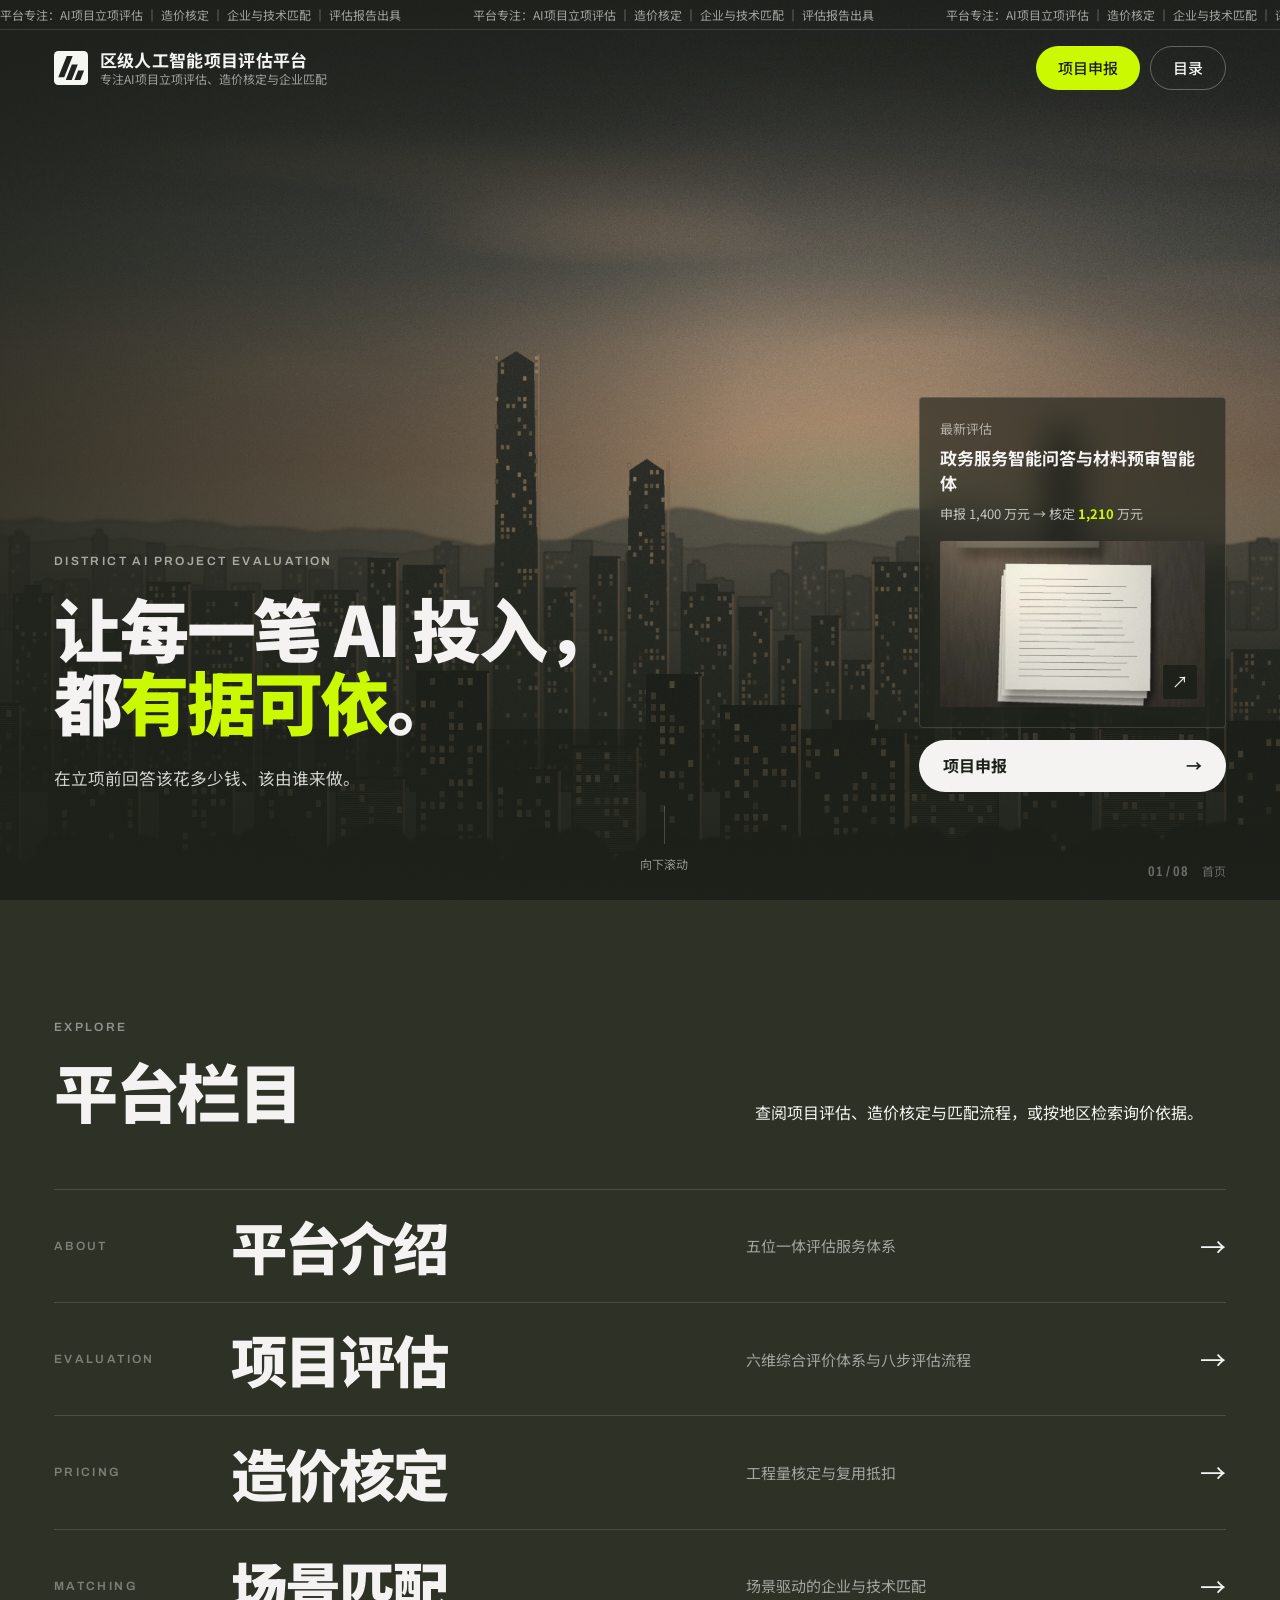
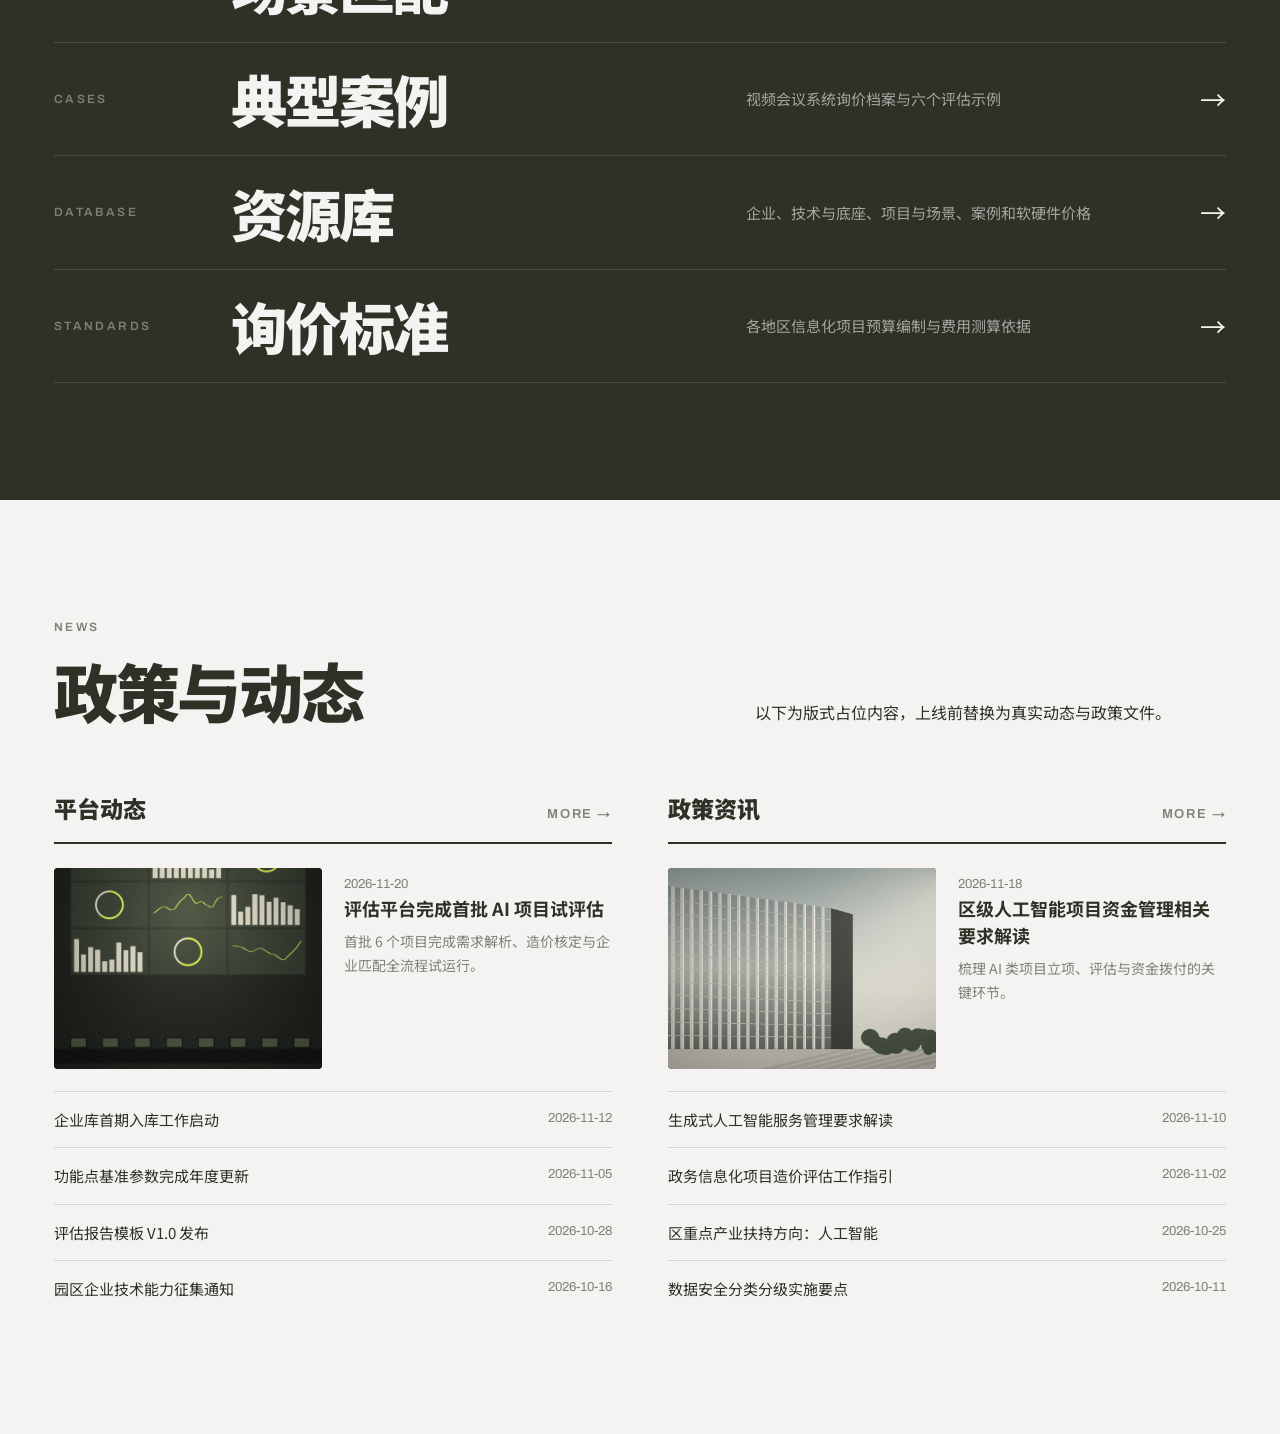
==== index.html @ c8de5567 "作业台字号放大、左侧编号改数字、修复切换显示不一致 字号 - 指标得分 23→26px、维度得分 29→33px、维度代码 30→34px、分区标题 17.5→19.5px - 指标名称 14.5→1" ====
<!DOCTYPE html>
<html lang="zh-CN">
<head>
<meta charset="utf-8">
<meta name="viewport" content="width=device-width, initial-scale=1, viewport-fit=cover">
<title>区级人工智能项目评估平台</title>
<link rel="icon" type="image/svg+xml" href="assets/favicon.svg">
<meta name="description" content="专注AI项目立项评估、造价核定与企业匹配。">
<link rel="preload" as="image" href="assets/hero.jpg">
<!-- 网络字体异步加载：内网打不开时自动回退到系统字体，不会卡住页面 -->
<link rel="stylesheet" media="print" onload="this.media='all'"
      href="https://fonts.googleapis.com/css2?family=Archivo:wdth,wght@62..125,400..900&family=Noto+Sans+SC:wght@400;500;700;900&display=swap">
<script>document.documentElement.classList.add('js');if(matchMedia('(prefers-reduced-motion: reduce)').matches)document.documentElement.classList.add('rm');</script>
<style>
:root{
  --ink:#2D3126; --ink-2:#1E211A; --paper:#F4F3F1; --lime:#CBF902; --mute:#7F8177;
  --line-d:rgba(244,243,241,.14); --line-l:rgba(45,49,38,.16);
  --cn:"Noto Sans SC","Noto Sans CJK SC","Source Han Sans SC","PingFang SC","Microsoft YaHei",sans-serif;
  --lat:"Archivo","Helvetica Neue",Arial,var(--cn);
  --ease:cubic-bezier(.16,1,.3,1);
  --pad:clamp(20px,4.2vw,72px);
  --maxw:1440px;
  --hd:76px;
}
*{box-sizing:border-box;margin:0;padding:0}
html{-webkit-text-size-adjust:100%;background:var(--ink-2)}
body{background:var(--ink-2);color:var(--paper);font-family:var(--cn);font-size:16px;line-height:1.7;-webkit-font-smoothing:antialiased;overflow-x:hidden}
img{display:block;max-width:100%}
a{color:inherit;text-decoration:none}
button{font:inherit;color:inherit;background:none;border:0;cursor:pointer}
ul{list-style:none}
:focus-visible{outline:2px solid var(--lime);outline-offset:3px}
.light :focus-visible{outline-color:var(--ink)}
.num{font-family:var(--lat);font-variant-numeric:tabular-nums;font-weight:800;font-stretch:72%;letter-spacing:-.02em}
.en{display:block;font-family:var(--lat);font-size:12px;letter-spacing:.2em;text-transform:uppercase;font-weight:600}
.sr{position:absolute;width:1px;height:1px;overflow:hidden;clip:rect(0 0 0 0);white-space:nowrap}

/* ---------- buttons: one shape, two kinds ---------- */
.btn{display:inline-flex;align-items:center;justify-content:center;gap:.6em;height:44px;padding:0 22px;border-radius:999px;font-size:15px;font-weight:500;white-space:nowrap;transition:background .35s,color .35s,border-color .35s}
.btn-lime{background:var(--lime);color:var(--ink-2)}
.btn-lime:hover{background:var(--paper)}
.btn-line{border:1px solid rgba(244,243,241,.32);color:var(--paper)}
.btn-line:hover{border-color:var(--paper)}
.light .btn-line{border-color:rgba(45,49,38,.3);color:var(--ink)}
.light .btn-line:hover{border-color:var(--ink)}
.btn-solid-paper{background:var(--paper);color:var(--ink-2)}
.btn-solid-paper:hover{background:var(--lime)}

/* ---------- reveal system ---------- */
.js .ln{display:block;overflow:hidden;padding-bottom:.1em;margin-bottom:-.1em}
.js .ln>span{display:inline-block;transform:translateY(110%);transition:transform 1.2s var(--ease);transition-delay:var(--d,0s)}
.js .rl.in .ln>span,.js .hero.play .ln>span{transform:none}
.js .rv{opacity:0;transform:translateY(26px);transition:opacity 1s var(--ease),transform 1.2s var(--ease);transition-delay:var(--d,0s)}
.js .rv.in,.js .hero.play .rv{opacity:1;transform:none}
.rm *,.rm *::before,.rm *::after{transition-duration:.01ms!important;animation:none!important}
.rm .ln>span,.rm .rv{transform:none!important;opacity:1!important}

/* hand-drawn underline */
.ul{position:relative;white-space:nowrap;color:var(--paper)}
.ul svg{position:absolute;left:-3%;bottom:-.38em;width:106%;height:.55em;overflow:visible;pointer-events:none}
.ul path{fill:none;stroke:var(--lime);stroke-width:3;stroke-linecap:round;stroke-dasharray:100;stroke-dashoffset:100;transition:stroke-dashoffset 1.5s var(--ease) .5s}
.in .ul path{stroke-dashoffset:0}

/* ---------- preloader ---------- */
.pre{position:fixed;inset:0;z-index:100;background:var(--ink-2);color:var(--paper);display:flex;flex-direction:column;justify-content:space-between;padding:calc(var(--pad) * .9) var(--pad);clip-path:inset(0 0 0 0);transition:clip-path 1.1s var(--ease);cursor:pointer}
.pre.out{clip-path:inset(0 0 100% 0)}
.pre-top{display:flex;justify-content:space-between;color:rgba(244,243,241,.55)}
.pre-mid{display:flex;align-items:flex-end;justify-content:space-between;gap:32px;flex-wrap:wrap}
.pre-num{font-size:clamp(120px,24vw,380px);line-height:.78}
.pre-num i{font-style:normal;font-size:.3em;color:rgba(244,243,241,.35);margin-left:.08em}
.pre-eng{display:flex;flex-direction:column;gap:6px;font-size:clamp(16px,1.5vw,22px);font-weight:700;padding-bottom:1.2vw}
.pre-eng span{color:rgba(244,243,241,.22);transition:color .5s}
.pre-eng span.on{color:var(--paper)}
.pre-eng span.on::before{content:"";display:inline-block;width:8px;height:8px;border-radius:50%;background:var(--lime);margin-right:12px;vertical-align:middle}
.pre-foot{display:flex;flex-direction:column;gap:16px}
.pre-bar{height:2px;background:rgba(244,243,241,.12)}
.pre-bar i{display:block;height:100%;background:var(--lime);transform:scaleX(0);transform-origin:left}
.pre-cap{display:flex;justify-content:space-between;font-size:13px;color:rgba(244,243,241,.55)}

/* ---------- header ---------- */
.top{position:fixed;left:0;right:0;top:0;z-index:50;transition:background .5s}
.top.solid{background:rgba(30,33,26,.94);backdrop-filter:blur(14px);-webkit-backdrop-filter:blur(14px)}
.ticker{height:30px;overflow:hidden;border-bottom:1px solid var(--line-d);font-size:12px;color:rgba(244,243,241,.62);transition:height .45s var(--ease),opacity .45s}
.top.solid .ticker{height:0;opacity:0;border-bottom-color:transparent}
.ticker-track{display:flex;width:max-content;line-height:30px;animation:marq 48s linear infinite}
.ticker-track span{padding-right:72px}
@keyframes marq{to{transform:translateX(-50%)}}
.hd{height:var(--hd);display:flex;align-items:center;padding:0 var(--pad)}
.brand{display:flex;align-items:center;gap:12px;flex-shrink:0}
.brand-mark{width:34px;height:34px;flex-shrink:0}
.brand b{display:block;font-size:17px;font-weight:700;letter-spacing:.02em;line-height:1.25}
.brand small{display:block;font-size:12px;color:rgba(244,243,241,.6);line-height:1.35}
.nav{display:flex;gap:clamp(14px,1.55vw,28px);margin-left:auto;font-size:15px}
.nav a{position:relative;padding:6px 0;color:rgba(244,243,241,.75);transition:color .3s}
.nav a::after{content:"";position:absolute;left:0;right:0;bottom:-2px;height:2px;background:var(--lime);transform:scaleX(0);transform-origin:left;transition:transform .5s var(--ease)}
.nav a:hover,.nav a.on{color:var(--paper)}
.nav a.on::after{transform:scaleX(1)}
.hd-act{display:flex;gap:10px;margin-left:clamp(16px,2.2vw,36px)}
@media (max-width:1340px){.nav{display:none}.hd-act{margin-left:auto}}
@media (max-width:720px){.brand small{display:none}.hd-act .btn-lime{display:none}}

/* ---------- hero (layout A) ---------- */
.hero{position:relative;height:100vh;height:100svh;min-height:640px;overflow:hidden;background:var(--ink-2)}
.hero-media{position:absolute;inset:0;transform:scale(1.08);filter:brightness(.35);transition:transform 2s var(--ease),filter 1.6s var(--ease)}
.hero.play .hero-media{transform:scale(1);filter:brightness(1)}
.hero-img{position:absolute;inset:0;width:100%;height:100%;object-fit:cover;object-position:62% 60%}
.hero-img.base{filter:saturate(.82) brightness(.84)}
.hero-img.reveal{filter:saturate(1.12) brightness(1.12) contrast(1.04);
  -webkit-mask-image:radial-gradient(circle var(--r,0px) at var(--mx,50%) var(--my,50%),#000 42%,transparent 100%),radial-gradient(circle var(--r2,0px) at var(--mx2,50%) var(--my2,50%),#000 30%,transparent 100%);
  mask-image:radial-gradient(circle var(--r,0px) at var(--mx,50%) var(--my,50%),#000 42%,transparent 100%),radial-gradient(circle var(--r2,0px) at var(--mx2,50%) var(--my2,50%),#000 30%,transparent 100%)}
.hero-shade{position:absolute;inset:0;pointer-events:none;background:
  linear-gradient(to bottom,rgba(30,33,26,.72) 0%,rgba(30,33,26,0) 24%),
  linear-gradient(to top,rgba(30,33,26,.94) 0%,rgba(30,33,26,.5) 36%,rgba(30,33,26,0) 62%),
  linear-gradient(to right,rgba(30,33,26,.66) 0%,rgba(30,33,26,0) 58%)}
.hero-in{position:absolute;left:var(--pad);bottom:clamp(84px,12vh,136px);z-index:2;max-width:calc(100vw - var(--pad) * 2 - clamp(300px,24vw,380px) - 48px);pointer-events:none}
.hero-in .en{color:rgba(244,243,241,.62);transition-delay:.15s}
.hero-t .ln{white-space:nowrap}
.hero-t{font-size:clamp(44px,5.4vw,110px);font-weight:900;line-height:1.06;letter-spacing:-.035em;margin:20px 0 26px}
.hero-t .ln:nth-child(2)>span{transition-delay:.12s}
.hero-t em{font-style:normal;color:var(--lime)}
.hero-p{font-size:clamp(16px,1.3vw,21px);color:rgba(244,243,241,.84);transition-delay:.35s}
.hero-side{position:absolute;right:var(--pad);bottom:clamp(84px,12vh,136px);z-index:2;width:clamp(300px,24vw,380px);display:flex;flex-direction:column;gap:12px;transition-delay:.5s}
.hc{display:block;background:rgba(30,33,26,.62);backdrop-filter:blur(16px);-webkit-backdrop-filter:blur(16px);border:1px solid var(--line-d);border-radius:4px;padding:20px}
.hc-k{display:block;font-size:13px;color:rgba(244,243,241,.62)}
.hc-t{display:block;font-size:17px;font-weight:700;line-height:1.45;margin:6px 0 8px}
.hc-n{display:block;font-size:13px;color:rgba(244,243,241,.75);margin-bottom:16px}
.hc-n em{font-style:normal;color:var(--lime);font-weight:700}
.hc-img{position:relative;display:block;aspect-ratio:16/10;overflow:hidden;border-radius:2px;background:var(--ink)}
.hc-img img{width:100%;height:100%;object-fit:cover;filter:saturate(.85);transition:transform 1.2s var(--ease)}
.hc:hover .hc-img img{transform:scale(1.06)}
.hc-arr{position:absolute;right:8px;bottom:8px;width:34px;height:34px;display:grid;place-items:center;background:var(--ink-2);border-radius:2px;transition:background .3s,color .3s}
.hc:hover .hc-arr{background:var(--lime);color:var(--ink-2)}
.hero-side .btn{height:52px;width:100%;justify-content:space-between;padding:0 24px;font-size:16px;font-weight:700}
.hero-scroll{position:absolute;left:50%;bottom:26px;z-index:2;transform:translateX(-50%);display:flex;flex-direction:column;align-items:center;gap:10px;font-size:12px;color:rgba(244,243,241,.55);transition-delay:.8s}
.hero-scroll i{display:block;width:1px;height:38px;background:rgba(244,243,241,.2);position:relative;overflow:hidden}
.hero-scroll i::after{content:"";position:absolute;left:0;top:-40%;width:1px;height:40%;background:var(--paper);animation:drip 2.2s var(--ease) infinite}
@keyframes drip{to{top:110%}}
@media (max-width:900px){.hero-in{max-width:none;right:var(--pad);bottom:auto;top:24vh}.hero-side{left:var(--pad);right:var(--pad);width:auto;bottom:28px}.hero-side .hc{display:none}.hero-scroll{display:none}}

/* ---------- sections ---------- */
.sec{position:relative;padding:clamp(96px,13vh,168px) var(--pad)}
.dark{background:var(--ink);color:var(--paper)}
.darker{background:var(--ink-2);color:var(--paper)}
.light{background:var(--paper);color:var(--ink)}
.wrap{max-width:var(--maxw);margin:0 auto}
.sh{display:grid;grid-template-columns:minmax(0,1.35fr) minmax(0,1fr);gap:28px 64px;align-items:end;margin-bottom:clamp(48px,7vh,92px)}
.sh .en{color:rgba(244,243,241,.5);margin-bottom:18px}
.light .sh .en{color:var(--mute)}
.h2{font-size:clamp(38px,5vw,88px);font-weight:900;line-height:1.1;letter-spacing:-.035em}
.h2.h2-sm{font-size:clamp(32px,3.3vw,56px);white-space:nowrap}
@media (max-width:620px){.h2.h2-sm{white-space:normal}}
.sh p{font-size:clamp(16px,1.2vw,19px);max-width:30em;opacity:.78}
@media (max-width:900px){.sh{grid-template-columns:1fr}}
.cap{font-size:12px;color:rgba(244,243,241,.62)}
.ph{background:var(--ink)}
.ph.missing{background:linear-gradient(135deg,var(--ink),var(--ink-2))!important}
.ph.missing::before{content:"缺少图片：" attr(data-file);position:absolute;left:14px;bottom:12px;z-index:6;font-size:12px;color:rgba(244,243,241,.6)}

/* ---------- layout B (photo left, fade right) ---------- */
.lb{position:relative;min-height:min(94vh,940px);display:grid;grid-template-columns:minmax(0,1fr) minmax(0,580px);align-items:center;padding:0 var(--pad);overflow:hidden}
.lb-media{position:absolute;inset:0}
.lb-media img{position:absolute;left:0;top:0;width:74%;height:100%;object-fit:cover;object-position:30% 50%;filter:saturate(.85) brightness(.9)}
.lb-shade{position:absolute;inset:0;background:
  linear-gradient(to right,rgba(30,33,26,0) 0%,rgba(30,33,26,.1) 28%,rgba(30,33,26,.84) 56%,var(--ink-2) 72%),
  linear-gradient(to top,var(--ink-2) 0%,rgba(30,33,26,0) 22%),
  linear-gradient(to bottom,var(--ink-2) 0%,rgba(30,33,26,0) 16%)}
.lb .cap{position:absolute;left:var(--pad);bottom:30px;z-index:2}
.lb-text{grid-column:2;position:relative;z-index:2;padding:clamp(96px,14vh,150px) 0}
.lb-text .en{color:rgba(244,243,241,.5);margin-bottom:18px}
.lead{font-size:clamp(18px,1.45vw,23px);line-height:1.9;color:rgba(244,243,241,.82);margin-top:32px}
.lead b{color:var(--paper);font-weight:700}
@media (max-width:900px){.lb{grid-template-columns:1fr;min-height:0}.lb-media img{width:100%}.lb-shade{background:linear-gradient(to bottom,rgba(30,33,26,.2),var(--ink-2) 62%)}.lb-text{grid-column:1;padding-top:44vh}}

/* ---------- about: five-in-one ring ---------- */
.ring-sec{padding:clamp(72px,11vh,140px) var(--pad) clamp(96px,13vh,168px)}
.ring-grid{display:grid;grid-template-columns:minmax(0,1.15fr) minmax(0,1fr);gap:clamp(40px,6vw,96px);align-items:center}
.ring{position:relative;width:min(100%,640px);aspect-ratio:1;margin:0 auto}
.ring svg{position:absolute;inset:0;width:100%;height:100%;overflow:visible}
.orbit{transform-box:view-box;transform-origin:50% 50%;animation:spin 90s linear infinite}
@keyframes spin{to{transform:rotate(360deg)}}
.ring-c{position:absolute;inset:0;display:grid;place-content:center;text-align:center;pointer-events:none}
.ring-c b{font-size:clamp(34px,3.6vw,58px);font-weight:900;line-height:1.1;letter-spacing:-.02em}
.ring-c small{display:block;font-size:15px;color:rgba(244,243,241,.6);margin-top:10px;letter-spacing:.32em;padding-left:.32em}
.node{position:absolute;transform:translate(-50%,-50%);display:flex;align-items:center;gap:10px;padding:8px 18px 8px 9px;border-radius:999px;border:1px solid var(--line-d);background:rgba(30,33,26,.9);font-size:15px;font-weight:500;white-space:nowrap;transition:border-color .4s,background .4s}
.node{padding:8px 18px}
.node:hover,.node.on{border-color:var(--lime)}
/* 激活节点：浅灰基调 + 亮色点缀，避免大面积亮色 */
.node{color:rgba(244,243,241,.62);transition:border-color .4s,background .4s,color .4s}
.node:hover{color:rgba(244,243,241,.9)}
.node.on{color:#fff;border-color:var(--lime);background:rgba(203,249,2,.1)}
.node.on::before{content:'';width:7px;height:7px;border-radius:50%;background:var(--lime);
  box-shadow:0 0 10px rgba(203,249,2,.7);flex:0 0 auto}
.ndot{fill:var(--ink-2);stroke:var(--lime);stroke-width:2;transition:r .45s var(--ease),fill .45s}
.ndot.on{fill:var(--lime);r:10px}
/* 节点 hover 提示 */
.ring-tip{position:absolute;left:50%;bottom:2%;transform:translate(-50%,8px);
  padding:8px 16px;border-radius:999px;border:1px solid var(--line-d);
  background:rgba(16,18,14,.94);font-size:13px;line-height:1.4;color:rgba(244,243,241,.82);
  white-space:nowrap;opacity:0;pointer-events:none;transition:opacity .3s,transform .3s var(--ease);z-index:5}
.ring-tip.on{opacity:1;transform:translate(-50%,0)}
.rp-idx small{font-size:.32em;margin-left:.15em;color:rgba(244,243,241,.3)}
.ring-panel .en{color:rgba(244,243,241,.5)}
.rp-idx{font-size:clamp(64px,7vw,120px);line-height:.9;color:rgba(244,243,241,.16);margin:10px 0 6px}
.rp-t{font-size:clamp(30px,3vw,48px);font-weight:900;letter-spacing:-.02em;line-height:1.2}
.rp-d{font-size:clamp(16px,1.2vw,19px);color:rgba(244,243,241,.78);margin-top:16px;max-width:26em;min-height:5.2em}
/* 锚点评分说明 */
.rp-anchor{position:relative;margin-top:18px;display:flex;align-items:center;gap:10px;flex-wrap:wrap}
.rp-q{width:22px;height:22px;flex:0 0 auto;border-radius:50%;border:1px solid rgba(244,243,241,.35);
  background:transparent;color:rgba(244,243,241,.75);font-size:12px;font-weight:700;cursor:pointer;
  display:flex;align-items:center;justify-content:center;transition:border-color .25s,color .25s,background .25s}
.rp-q:hover,.rp-q[aria-expanded="true"]{border-color:var(--lime);color:var(--lime);background:rgba(203,249,2,.1)}
.rp-anchor-txt{font-size:13px;color:rgba(244,243,241,.55);letter-spacing:.02em}
.rp-pop{position:absolute;left:0;top:calc(100% + 10px);width:min(340px,100%);z-index:20;
  padding:14px 16px;border:1px solid var(--line-d);border-left:3px solid var(--lime);
  background:rgba(16,18,14,.97);opacity:0;visibility:hidden;transform:translateY(-6px);
  transition:opacity .25s,transform .25s var(--ease),visibility .25s}
.rp-pop.on{opacity:1;visibility:visible;transform:none}
.rp-pop b{display:block;font-size:13px;font-weight:700;margin-bottom:6px;color:rgba(244,243,241,.92)}
.rp-pop p{font-size:12.5px;line-height:1.7;color:rgba(244,243,241,.68)}
/* 流程节点备注 */
.rp-note{font-size:12px;color:rgba(244,243,241,.42);margin-top:16px;letter-spacing:.04em}
.rp-body{transition:opacity .35s,transform .5s var(--ease)}
.rp-body.swap{opacity:0;transform:translateY(10px)}
.rp-bar{height:2px;background:var(--line-d);margin-top:30px;max-width:380px}
.rp-bar i{display:block;height:100%;width:100%;background:var(--lime);transform-origin:left;transform:scaleX(0)}
.rp-bar i.run{animation:fill 5s linear forwards}
/* 静态步进指示：标出当前环节在五步中的位置 */
.rp-bar i.step{transform:scaleX(var(--p,.6));transition:transform .5s var(--ease)}
@keyframes fill{to{transform:scaleX(1)}}
/* 底部四卡片：等宽均分，数字加重 */
.stats{display:grid;grid-template-columns:repeat(4,1fr);border-top:1px solid var(--line-d);margin-top:clamp(72px,11vh,132px)}
.stat{padding:30px 26px 0 0}
.stat .num{font-size:clamp(60px,6.8vw,120px);line-height:.95;display:block;font-weight:900;
  color:rgba(244,243,241,.92);font-variant-numeric:tabular-nums}
.stat p{font-size:14px;color:rgba(244,243,241,.62);margin-top:10px;line-height:1.6}
@media (max-width:1000px){.ring-grid{grid-template-columns:1fr}.stats{grid-template-columns:repeat(2,1fr)}.node{font-size:13px;padding:6px 12px 6px 7px}.rp-tip-w{display:none}}

/* ---------- evaluation ---------- */
.eval-grid{display:grid;grid-template-columns:minmax(0,1fr) minmax(0,2fr);gap:clamp(20px,2.4vw,40px)}
.eval-photo{position:relative;overflow:hidden;border-radius:4px;min-height:460px}
.eval-photo img{position:absolute;inset:0;width:100%;height:100%;object-fit:cover;filter:saturate(.85)}
.eval-photo .cap{position:absolute;left:18px;bottom:16px;z-index:2}
.eval-photo::after{content:"";position:absolute;inset:0;background:linear-gradient(to top,rgba(30,33,26,.6),rgba(30,33,26,0) 40%)}
.duel{display:flex;min-height:460px;border-radius:4px;overflow:hidden;border:1px solid var(--line-l)}
.duel-side{flex:1;position:relative;padding:clamp(24px,3vw,44px);display:flex;flex-direction:column;justify-content:space-between;transition:flex 1s var(--ease);overflow:hidden;min-width:0}
.duel-new{background:var(--ink);color:var(--paper)}
.duel:hover .duel-side{flex:.75}
.duel .duel-side:hover{flex:1.5}
.duel-t{font-size:clamp(40px,4.4vw,82px);font-weight:900;line-height:1.02;letter-spacing:-.035em;white-space:nowrap}
.duel-new .duel-t span{color:var(--lime)}
.duel-p{font-size:16px;line-height:1.75;max-width:24em;margin-top:18px;opacity:.8}
.duel-list{margin-top:26px;font-size:14px;opacity:.5;transition:opacity .6s}
.duel-side:hover .duel-list{opacity:1}
.duel-list div{display:grid;grid-template-columns:4.5em 1fr;gap:10px;padding:10px 0;border-top:1px solid var(--line-l)}
.duel-new .duel-list div{border-top-color:var(--line-d)}
.duel-list dt{color:var(--mute)}
.duel-new .duel-list dt{color:rgba(244,243,241,.5)}
.dims{display:grid;grid-template-columns:repeat(3,1fr);margin-top:clamp(20px,2.4vw,40px);border-top:1px solid var(--line-l);border-left:1px solid var(--line-l)}
/* 正反两面同处一个网格单元：容器高度自动取两面内容较高者，不留空白 */
.dim{position:relative;display:grid;grid-template-rows:1fr;overflow:hidden;outline-offset:-3px;
  border-right:1px solid var(--line-l);border-bottom:1px solid var(--line-l)}
.dim-f,.dim-b{grid-area:1/1;padding:clamp(22px,2vw,30px);display:flex;flex-direction:column;justify-content:space-between;transition:transform .9s var(--ease),opacity .6s}
.dim-b{background:var(--ink);color:var(--paper);transform:translateY(101%);align-self:start;height:max-content;min-height:100%}
.dim:hover .dim-b,.dim:focus-visible .dim-b,.dim.open .dim-b{transform:none}
.dim:hover .dim-f,.dim:focus-visible .dim-f,.dim.open .dim-f{transform:translateY(-16%);opacity:0}
.dim-top{display:flex;justify-content:space-between;align-items:baseline;gap:12px}
.dim-code{font-family:var(--lat);font-weight:700;font-size:15px;color:var(--mute)}
.dim-name{font-size:clamp(26px,2.3vw,38px);font-weight:900;line-height:1.2;letter-spacing:-.02em}
.dim-w{display:flex;align-items:baseline;gap:10px}
.dim-w .num{font-size:clamp(68px,6.2vw,108px);line-height:.85}
.dim-w small{font-size:14px;color:var(--mute)}
.dim-bar{height:4px;background:var(--line-l);margin-top:16px}
.dim-bar i{display:block;height:100%;background:var(--ink);width:0;transition:width 1.4s var(--ease) .3s}
.dims.in .dim-bar i{width:calc(var(--w) / 24 * 100%)}
.dim-b{justify-content:flex-start;gap:16px}
.dim-b .dim-top{align-items:center}
.dim-b h4{font-size:19px;font-weight:500;color:rgba(244,243,241,.68);line-height:1.35}
.dim-b .dim-top .num{color:var(--lime);font-size:56px;line-height:1;font-weight:900}
.dim-b ul{margin-top:4px}
.dim-note{font-size:15px;line-height:1.55;color:rgba(244,243,241,.5);margin-top:-4px}
.dim-b li{font-size:clamp(17px,1.32vw,20px);padding:11px 0;border-top:1px solid var(--line-d);line-height:1.4;display:flex;gap:9px;align-items:baseline}
.dim-b li::before{content:'';width:2px;flex:0 0 auto;align-self:stretch;background:rgba(203,249,2,.45)}
.veto{display:flex;flex-wrap:wrap;gap:8px 28px;margin-top:28px;font-size:14px;color:var(--mute)}
.veto b{color:var(--ink);font-weight:700;margin-right:4px}

/* ---------- 评估作业台 ---------- */
.ed-launch{display:flex;flex-wrap:wrap;gap:26px 40px;align-items:flex-start;
  padding:24px 28px;border:1px solid var(--line-l);background:#fff;margin-bottom:24px}
.ed-launch-l{flex:1 1 340px;display:flex;flex-direction:column;gap:9px;min-width:0}
.ed-lb{font-size:12.5px;font-weight:800;letter-spacing:.1em;color:var(--mute)}
.ed-select{font-family:inherit;font-size:16px;padding:10px 14px;border:1px solid var(--line-l);
  background:#fff;color:var(--ink);cursor:pointer;width:100%}
.ed-launch-meta{display:flex;flex-wrap:wrap;gap:14px 30px;margin-top:4px}
.ed-meta-i{display:flex;flex-direction:column;gap:3px}
.ed-meta-i span{font-size:12.5px;color:var(--mute)}
.ed-meta-i b{font-size:16px;font-weight:700}
.ed-meta-i b.num{font-size:18px}
.ed-meta-i small{font-size:11px;font-weight:400;color:var(--mute)}
.ed-launch-r{flex:0 0 auto;display:flex;flex-direction:column;gap:10px;align-items:flex-start}
.ed-run{display:inline-flex;align-items:center;gap:11px;font-family:inherit;font-size:16px;font-weight:700;
  padding:14px 30px;border:none;background:var(--ink);color:var(--paper);cursor:pointer;
  transition:background .25s,opacity .25s;position:relative;overflow:hidden}
.ed-run:hover{background:#000}
.ed-run.running{background:var(--ink)}
.ed-run.done{background:var(--lime);color:var(--ink)}
.ed-run-ico{width:11px;height:12px;flex:0 0 auto;background:currentColor;
  clip-path:polygon(0 0,100% 50%,0 100%)}
.ed-run.running .ed-run-ico{animation:edpulse 1s ease-in-out infinite}
@keyframes edpulse{0%,100%{opacity:.35}50%{opacity:1}}
.ed-reset{font-family:inherit;font-size:13.5px;padding:7px 16px;border:1px solid var(--line-l);
  background:transparent;color:var(--mute);cursor:pointer}
.ed-reset:hover{border-color:var(--ink);color:var(--ink)}
.ed-run-hint{font-size:13px;color:var(--mute);line-height:1.6;max-width:340px}

/* 进度条 */
.ed-prog{border:1px solid var(--line-l);background:rgba(244,243,241,.5);padding:20px 24px;margin-bottom:24px}
.ed-prog-h{display:flex;align-items:center;gap:14px;margin-bottom:16px;flex-wrap:wrap}
.ed-prog-l{font-size:12.5px;font-weight:800;letter-spacing:.1em;color:var(--mute);flex:0 0 auto}
.ed-prog-track{flex:1;height:6px;background:var(--line-l);overflow:hidden;min-width:160px;position:relative}
.ed-prog-track i{display:block;height:100%;background:var(--lime);width:0;
  transition:width .62s cubic-bezier(.22,.61,.36,1);position:relative}
.ed-prog-track i::after{content:'';position:absolute;right:0;top:0;bottom:0;width:26px;
  background:linear-gradient(90deg,rgba(203,249,2,0),rgba(203,249,2,.85));
  animation:edflow 1.5s ease-in-out infinite}
@keyframes edflow{0%,100%{opacity:.25}50%{opacity:1}}
.ed-prog-p{font-size:17.5px;font-weight:800;width:54px;text-align:right;font-variant-numeric:tabular-nums;
  transition:color .3s}
.ed-prog-step{font-size:13.5px;color:var(--mute);flex:0 0 auto;min-width:160px;
  transition:opacity .35s var(--ease)}
.ed-phases{display:grid;grid-template-columns:repeat(7,1fr);gap:1px;margin:0;padding:0;list-style:none;
  background:var(--line-l);border:1px solid var(--line-l)}
.ed-phase{background:#fff;padding:11px 12px;display:flex;flex-direction:column;gap:5px;
  cursor:pointer;transition:background .4s var(--ease),opacity .4s var(--ease)}
.ed-phase:hover{background:rgba(244,243,241,.7)}
.ed-phase-n{font-size:12px;font-weight:800;width:21px;height:21px;border-radius:50%;display:flex;
  align-items:center;justify-content:center;background:var(--line-l);color:var(--mute);
  transition:background .4s var(--ease),color .4s var(--ease)}
.ed-phase-b{display:flex;flex-direction:column;gap:1px}
.ed-phase-b b{font-size:13.5px;font-weight:700;transition:color .4s var(--ease)}
.ed-phase-b small{font-size:11.5px;color:var(--mute);transition:color .4s var(--ease)}
.ed-phase-s{font-size:13px;font-weight:800;font-variant-numeric:tabular-nums;color:var(--lime);
  transition:color .4s var(--ease);min-height:15px}
.ed-phase.done .ed-phase-n{background:var(--ink);color:var(--lime)}
.ed-phase.done .ed-phase-s{color:var(--ink)}
.ed-phase.now{background:var(--ink)}
.ed-phase.now .ed-phase-n{background:var(--lime);color:var(--ink)}
.ed-phase.now .ed-phase-b b{color:var(--paper)}
.ed-phase.now .ed-phase-b small{color:rgba(244,243,241,.55)}
.ed-phase.now .ed-phase-s{color:var(--lime)}
.ed-phase.wait{opacity:.5}
.ed-phase.wait .ed-phase-s{color:var(--mute)}

/* 分区切换：左导航固定满高 + 右明细独立滚动，不撑长页面 */
.ed-desk{display:grid;grid-template-columns:minmax(200px,230px) minmax(0,1fr);gap:1px;
  background:var(--line-l);border:1px solid var(--line-l);margin-bottom:26px;
  align-items:stretch;height:min(780px,88vh)}
.ed-nav{background:#fff;display:flex;flex-direction:column;overflow:hidden;min-height:0}
.ed-nav-i{display:flex;align-items:center;gap:11px;padding:11px 15px;background:#fff;
  border:none;border-bottom:1px solid var(--line-l);font-family:inherit;text-align:left;
  cursor:pointer;transition:background .2s;width:100%;flex:0 0 auto}
.ed-nav-i:last-child{border-bottom:none}
.ed-nav-i:hover:not(:disabled){background:rgba(244,243,241,.7)}
.ed-nav-i:disabled{opacity:.42;cursor:not-allowed}
.ed-nav-code{font-family:var(--lat);font-size:19px;font-weight:800;line-height:1;width:26px;height:26px;flex:0 0 auto;
  border-radius:50%;display:flex;align-items:center;justify-content:center;
  background:rgba(244,243,241,.9);color:var(--mute);
  transition:background .3s var(--ease),color .3s var(--ease)}
.ed-nav-b{flex:1;display:flex;flex-direction:column;gap:1px;min-width:0}
.ed-nav-b b{font-size:15px;font-weight:700}
.ed-nav-b small{font-size:11.5px;color:var(--mute)}
.ed-nav-s{font-size:15px;font-weight:800;font-variant-numeric:tabular-nums;color:var(--mute)}
.ed-nav-i.done .ed-nav-code{background:var(--ink);color:var(--lime)}
.ed-nav-i.done .ed-nav-s{color:var(--ink)}
.ed-nav-i.done.cur{background:rgba(203,249,2,.14)}
.ed-nav-i.done.cur .ed-nav-code{background:var(--lime);color:var(--ink)}
.ed-nav-i.on{background:var(--ink)}
.ed-nav-i.on .ed-nav-code{background:var(--lime);color:var(--ink)}
.ed-nav-i.on .ed-nav-b b{color:var(--paper)}
.ed-nav-i.on .ed-nav-b small{color:rgba(244,243,241,.55)}
.ed-nav-i.on .ed-nav-s{color:var(--lime)}

.ed-pane{background:#fff;display:flex;flex-direction:column;overflow:hidden;min-height:0}
.ed-pane-h{display:flex;align-items:center;gap:16px;padding:16px 22px 13px;flex-wrap:wrap;
  border-bottom:1px solid var(--line-l);flex:0 0 auto}
.ed-pane-t{display:flex;align-items:center;gap:15px;flex:1;min-width:0}
.ed-pane-code{font-family:var(--lat);font-size:34px;font-weight:800;line-height:1;width:44px;flex:0 0 auto;
  color:var(--ink);border-bottom:3px solid var(--lime);padding-bottom:4px}
.ed-pane-t h3{font-size:19.5px;font-weight:800;letter-spacing:-.01em}
.ed-pane-t p{font-size:13.5px;color:var(--mute);margin-top:3px}
.ed-pane-s{display:flex;align-items:baseline;gap:9px;flex:0 0 auto}
.ed-pane-s .num{font-size:33px;font-weight:800;font-variant-numeric:tabular-nums;line-height:1}
.ed-pane-s small{font-size:12.5px;color:var(--mute)}
.ed-pane-g{font-size:12.5px;font-weight:800;padding:3px 10px;border-radius:3px;background:rgba(244,243,241,.8);color:var(--mute)}
.ed-pane-g.g-a,.ed-pane-g.g-b{background:var(--lime);color:var(--ink)}
.ed-pane-g.g-e{background:rgba(200,90,60,.16);color:#b4622a}
.ed-pane-s .num.pend{color:rgba(244,243,241,.3);font-size:24px;letter-spacing:.06em}
.ed-pane-pend{font-size:12.5px;color:var(--mute)}
.ed-item-pending{font-size:12.5px;color:var(--mute);padding:4px 0 2px}
.ed-final-pending{display:flex;align-items:center;gap:14px;padding:26px 4px}
.ed-final-pending p{font-size:14px;color:var(--mute);line-height:1.6}
.ed-fp-ico{width:22px;height:22px;flex:0 0 auto;border:2px solid var(--line-l);border-top-color:var(--lime);
  border-radius:50%;animation:edspin .9s linear infinite}
@keyframes edspin{to{transform:rotate(360deg)}}
.ed-pane-b{padding:4px 22px 18px;flex:1;min-height:0;overflow-y:auto;
  scroll-behavior:smooth;overscroll-behavior:auto}
.ed-pane-b::-webkit-scrollbar{width:6px}
.ed-pane-b::-webkit-scrollbar-track{background:rgba(244,243,241,.5)}
.ed-pane-b::-webkit-scrollbar-thumb{background:rgba(244,243,241,.95);border:1px solid var(--line-l)}

/* 指标项：逐步显现 */
.ed-item{opacity:0;transform:translateY(10px);transition:opacity .4s var(--ease),transform .4s var(--ease);
  padding:14px 0 13px;border-bottom:1px solid var(--line-l);visibility:hidden}
.ed-item:last-child{border-bottom:none}
.ed-item.show{opacity:1;transform:none;visibility:visible;transition-delay:var(--d,0s)}
.ed-item-h{display:flex;align-items:baseline;gap:9px;flex-wrap:wrap;margin-bottom:7px}
.ed-item-c{font-size:12.5px;font-weight:800;padding:2px 7px;border-radius:3px;background:var(--ink);color:var(--paper)}
.ed-item-n{font-size:16px;font-weight:600}
.ed-item-w{font-size:12.5px;color:var(--mute)}
.ed-item-a{font-size:12px;font-weight:700;padding:2px 8px;border-radius:3px;
  background:rgba(244,243,241,.9);color:var(--mute)}
.ed-item-a.a5{background:rgba(203,249,2,.3);color:#4a6000}
.ed-item-a.a1{background:rgba(200,90,60,.14);color:#b4622a}
.ed-item-s{margin-left:auto;font-size:26px;font-weight:800;font-variant-numeric:tabular-nums;line-height:1}
.ed-item-s.zero{color:#b4622a}
.ed-item-basis{display:flex;gap:9px;align-items:flex-start;margin-bottom:8px}
.ed-basis-l{flex:0 0 auto;font-size:11.5px;font-weight:800;letter-spacing:.08em;color:var(--mute);padding-top:2px}
.ed-item-basis p{font-size:13.5px;line-height:1.65;color:var(--ink)}
.ed-item-subs{margin-bottom:8px}
.ed-sub-list{display:flex;flex-wrap:wrap;gap:4px 7px}
.ed-sub-i{display:inline-flex;align-items:center;gap:5px;font-size:12px;padding:3px 9px;
  border:1px solid var(--line-l);color:var(--mute);background:rgba(244,243,241,.4)}
.ed-sub-i i{font-style:normal;font-size:10px;opacity:.55}
.ed-sub-i.ok{border-color:rgba(203,249,2,.55);background:rgba(203,249,2,.14);color:var(--ink)}
.ed-sub-i.ok i{opacity:1;color:#4a6000}
.ed-item-foot{display:flex;flex-wrap:wrap;align-items:center;gap:6px 12px;padding-top:7px;border-top:1px dashed var(--line-l)}
.ed-ev-tag{font-size:11.5px;font-weight:700;padding:2px 8px;border-radius:3px;white-space:nowrap}
.ed-ev-tag.l4{background:rgba(203,249,2,.28);color:#4a6000}
.ed-ev-tag.l3{background:rgba(244,243,241,.9);color:var(--mute)}
.ed-ev-tag.l2{background:rgba(0,90,160,.1);color:#005a9e}
.ed-ev-tag.l1{background:rgba(200,90,60,.14);color:#b4622a}
.ed-ev-desc{font-size:12.5px;color:var(--mute);flex:1 1 100%;line-height:1.55}
.ed-veto-tag{font-size:11.5px;font-weight:700;color:#b4622a;border:1px solid rgba(180,98,42,.4);padding:1px 7px;border-radius:3px}

/* 汇总面板 */
.ed-final{padding:4px 0 0}
.ed-final-main{display:flex;align-items:baseline;gap:14px;flex-wrap:wrap;padding:18px 22px;
  background:var(--ink);color:var(--paper);margin-bottom:18px}
.ed-final-l{font-size:12.5px;font-weight:700;letter-spacing:.1em;color:rgba(244,243,241,.55)}
.ed-final-n{font-size:clamp(44px,4.4vw,64px);line-height:.95;font-weight:900;font-variant-numeric:tabular-nums}
.ed-final-band{font-size:13.5px;color:rgba(244,243,241,.6)}
.ed-final-side{display:grid;grid-template-columns:repeat(5,1fr);gap:1px;background:var(--line-l);
  border:1px solid var(--line-l);margin-bottom:20px}
.ed-final-i{background:#fff;padding:13px 15px;display:flex;flex-direction:column;gap:4px}
.ed-final-i span{font-size:12.5px;color:var(--mute)}
.ed-final-i b{font-size:17.5px;font-weight:800;font-variant-numeric:tabular-nums}
.ed-final-dims{display:flex;flex-direction:column;gap:8px;margin-bottom:20px}
.ed-fd{display:flex;align-items:center;gap:10px;font-size:14px}
.ed-fd .mono{font-weight:800;font-size:12px;width:15px;flex:0 0 auto}
.ed-fd span:nth-child(2){width:88px;flex:0 0 auto;color:var(--mute);font-size:13.5px}
.ed-fd-bar{flex:1;height:5px;background:var(--line-l)}
.ed-fd-bar i{display:block;height:100%;background:var(--ink);transition:width .8s var(--ease)}
.ed-fd .num{width:40px;text-align:right;font-weight:800;font-variant-numeric:tabular-nums}
.ed-final-worst h5{font-size:13px;font-weight:800;letter-spacing:.08em;color:var(--mute);margin-bottom:8px}
.ed-final-worst ul{margin:0;padding-left:18px}
.ed-final-worst li{font-size:14.5px;line-height:1.65;margin-bottom:7px}
.ed-fw-d{display:block;font-size:13px;color:var(--mute);line-height:1.55;margin-top:1px}
.ed-final-note{font-size:13px;color:var(--mute);line-height:1.65;padding-top:12px;border-top:1px dashed var(--line-l)}

/* 公式与依据 */
.ed-notes{display:grid;grid-template-columns:minmax(0,1.7fr) minmax(260px,.9fr);gap:24px;align-items:start}
.ed-formula{margin:0;padding:20px 24px;border-left:3px solid var(--lime);
  background:rgba(244,243,241,.72);display:flex;flex-direction:column;gap:10px}
.ed-formula .fx-row{display:flex;flex-wrap:wrap;align-items:baseline;gap:12px}
.ed-formula .fx-label{flex:0 0 auto;font-size:12.5px;font-weight:800;letter-spacing:.1em;
  color:var(--mute);border:1px solid var(--line-l);padding:2px 9px;border-radius:3px}
.ed-formula .fx{font-size:15.5px;line-height:1.62;color:var(--ink)}
.ed-veto-box{border:1px solid var(--line-l);padding:18px 20px;background:#fff}
.ed-veto-box h4{font-size:13px;font-weight:800;letter-spacing:.1em;color:var(--mute);margin-bottom:11px}
.ed-veto-box p{font-size:12.5px;color:var(--mute);line-height:1.6;margin-bottom:11px}
.ed-veto{display:flex;align-items:center;gap:8px;font-size:13px;padding:6px 0;border-top:1px dashed var(--line-l)}
.ed-vc{font-family:var(--lat);font-weight:800;font-size:12.5px}
.ed-vres{margin-left:auto;font-size:12px;font-weight:700;color:#0f7a47}
.ed-veto.bad .ed-vres{color:#b4622a}

@media (max-width:1100px){.ed-phases{grid-template-columns:repeat(4,1fr)}.ed-notes{grid-template-columns:1fr}
  .ed-final-side{grid-template-columns:repeat(3,1fr)}}
@media (max-width:860px){.ed-desk{grid-template-columns:1fr}.ed-nav{flex-direction:row;overflow-x:auto}
  .ed-nav-i{border-bottom:none;border-right:1px solid var(--line-l);flex:0 0 auto;min-width:150px}
  .ed-nav-i:last-child{border-right:none}}
@media (max-width:620px){.ed-phases{grid-template-columns:repeat(2,1fr)}.ed-final-side{grid-template-columns:1fr}
  .ed-pane-h{padding:16px 18px 14px}.ed-pane-b{padding:4px 18px 16px}.ed-pane-code{width:36px;font-size:26px}
  .ed-launch{padding:18px 20px}.ed-run{width:100%;justify-content:center}.ed-launch-r{width:100%}}

@media (max-width:1000px){.eval-grid{grid-template-columns:1fr}.eval-photo{min-height:320px}.duel{flex-direction:column}.duel-side{min-height:300px}.dims{grid-template-columns:repeat(2,1fr)}}
@media (max-width:620px){.dims{grid-template-columns:1fr}}
@media (max-width:620px){.pg{display:none}.hero-t{font-size:clamp(32px,9.4vw,46px)}.desk-list{grid-template-columns:1fr}.ring-sec{overflow:hidden}}

/* ---------- pricing ---------- */
.formula{display:flex;flex-wrap:wrap;align-items:center;gap:12px 14px;font-size:clamp(17px,1.5vw,24px);font-weight:700;padding:24px 0;border-top:1px solid var(--line-d);border-bottom:1px solid var(--line-d);margin-bottom:clamp(44px,6vh,76px)}
.formula .t{padding:6px 16px;border:1px solid var(--line-d);border-radius:999px;color:rgba(244,243,241,.55);transition:color .6s,border-color .6s}
.formula.in .t{color:var(--paper);border-color:rgba(244,243,241,.45)}
.formula.in .t.key{border-color:var(--lime)}
.formula .op{color:rgba(244,243,241,.45);font-weight:500}
.price-grid{display:grid;grid-template-columns:minmax(0,1.9fr) minmax(0,1fr);gap:clamp(32px,4.2vw,80px);align-items:start}
.wf{position:relative}
.wf svg{width:100%;height:auto;overflow:visible;font-family:var(--cn)}
.wf-bar{transform-box:fill-box;transform-origin:50% 100%;transform:scaleY(0);transition:transform 1.1s var(--ease),opacity .3s;cursor:pointer}
.wf-bar.down{transform-origin:50% 0%}
.wf.in .wf-bar{transform:none}
.wf-bar:hover{opacity:.82}
.wf-fade{opacity:0;transition:opacity .8s var(--ease)}
.wf.in .wf-fade{opacity:1}
.wf-tip{position:absolute;z-index:5;pointer-events:none;width:270px;background:var(--paper);color:var(--ink);padding:14px 16px;border-radius:4px;font-size:13.5px;line-height:1.6;opacity:0;transform:translateY(8px);transition:opacity .25s,transform .35s var(--ease)}
.wf-tip.on{opacity:1;transform:none}
.wf-tip b{display:block;font-size:15px;margin-bottom:4px}
.wf-tip small{display:block;color:var(--mute);margin-top:6px}
.wf-note{font-size:13px;color:rgba(244,243,241,.55);margin-top:14px}
.price-side figure{border-radius:4px;overflow:hidden;position:relative}
.price-side figure img{width:100%;aspect-ratio:3/2;object-fit:cover;filter:saturate(.85)}
.price-side figcaption{position:absolute;left:14px;bottom:12px}
.price-side figure::after{content:"";position:absolute;inset:0;background:linear-gradient(to top,rgba(30,33,26,.82),rgba(30,33,26,0) 50%)}
.price-side figcaption{z-index:2}
.kv{padding:20px 0;border-bottom:1px solid var(--line-d);display:flex;justify-content:space-between;align-items:baseline;gap:16px}
.kv span{font-size:14px;color:rgba(244,243,241,.62)}
.kv .num{font-size:clamp(40px,3.6vw,60px);line-height:1}
.kv .num small{font-family:var(--cn);font-size:14px;font-weight:500;color:rgba(244,243,241,.6);margin-left:6px;font-stretch:normal}
.kv .num{color:var(--paper)}
.kv.hl .num{color:var(--lime)}
.kv-sub{font-size:13px;color:rgba(244,243,241,.5);display:block;margin-top:4px;text-align:right}
.chips{display:flex;flex-wrap:wrap;gap:8px;margin-top:22px}
.chip{font-size:12.5px;padding:5px 12px;border:1px solid var(--line-d);border-radius:999px;color:rgba(244,243,241,.75)}
@media (max-width:1000px){.price-grid{grid-template-columns:1fr}}

/* ---------- matching: pinned strip + desk ---------- */
.hs{position:relative;margin:0 calc(var(--pad) * -1)}
.hs-sticky{position:sticky;top:0;height:100vh;overflow:hidden;display:flex;align-items:center}
.hs-track{display:flex;align-items:center;gap:clamp(20px,2.4vw,36px);padding:0 var(--pad);width:max-content;will-change:transform}
.hs-intro{flex:0 0 clamp(280px,27vw,440px);padding-right:clamp(16px,3vw,48px)}
.hs-intro h3{font-size:clamp(34px,3.6vw,60px);font-weight:900;line-height:1.12;letter-spacing:-.03em}
.hs-intro p{font-size:16px;color:var(--mute);margin-top:18px;max-width:22em}
.scard{flex:0 0 min(clamp(240px,23vw,390px),calc((100vh - 330px) * .8))}
.scard-cap{display:flex;justify-content:space-between;font-size:13px;color:var(--mute);margin-bottom:12px}
.scard-img{position:relative;aspect-ratio:4/5;overflow:hidden;border-radius:4px}
.scard-img img{width:100%;height:100%;object-fit:cover;filter:saturate(.85);transition:transform 1.4s var(--ease)}
.scard:hover .scard-img img{transform:scale(1.05)}
.scard h3{font-size:clamp(22px,1.8vw,28px);font-weight:900;margin-top:18px;letter-spacing:-.02em}
.scard p{font-size:14px;color:var(--mute);margin-top:4px}
.hs-end{flex:0 0 clamp(260px,24vw,380px);padding-left:clamp(8px,2vw,32px)}
.hs-end h3{font-size:clamp(28px,2.8vw,44px);font-weight:900;line-height:1.2;letter-spacing:-.02em;margin-bottom:24px}
.hs-end .btn{background:var(--ink);color:var(--paper)}
.hs-end .btn:hover{background:var(--ink-2)}
@media (max-width:900px){.hs{height:auto!important}.hs-sticky{position:relative;height:auto;overflow-x:auto;padding:24px 0}.hs-track{transform:none!important}}

.desk{margin-top:clamp(72px,11vh,132px);background:var(--ink-2);color:var(--paper);border-radius:4px;overflow:hidden;scroll-margin-top:calc(var(--hd) + 24px)}
.desk-bar{display:flex;justify-content:space-between;align-items:center;gap:16px;flex-wrap:wrap;padding:14px 22px;border-bottom:1px solid var(--line-d);font-size:13px;color:rgba(244,243,241,.6)}
.desk-bar b{color:var(--paper);font-size:15px;margin-right:10px}
.desk-bar .demo{font-size:12px;padding:2px 10px;border:1px solid var(--line-d);border-radius:999px}
.desk-body{display:grid;grid-template-columns:minmax(250px,1fr) minmax(0,2.15fr)}
.desk-list{border-right:1px solid var(--line-d);padding:12px}
.desk-list h4{font-size:13px;font-weight:500;color:rgba(244,243,241,.5);padding:8px 14px 6px}
.proj{display:block;width:100%;text-align:left;padding:16px 16px 16px 18px;border-radius:4px;border:1px solid transparent;transition:background .3s,border-color .3s;margin-top:4px}
.proj:hover{background:rgba(244,243,241,.04)}
.proj.on{background:rgba(244,243,241,.06);border-color:var(--line-d);box-shadow:inset 3px 0 0 var(--lime)}
.proj b{display:block;font-size:16px;font-weight:700;line-height:1.45}
.proj small{display:block;font-size:12.5px;color:rgba(244,243,241,.55);margin-top:3px}
.proj-row{display:flex;justify-content:space-between;align-items:center;margin-top:12px;font-size:13px;color:rgba(244,243,241,.62)}
.proj-row .num{font-size:20px;color:var(--paper)}
.st{font-size:12px;padding:2px 10px;border-radius:999px;background:rgba(244,243,241,.08)}
.st.done{background:var(--paper);color:var(--ink-2)}
.desk-main{padding:22px clamp(20px,2.4vw,36px) 26px;min-width:0}
.profile{display:grid;grid-template-columns:repeat(3,minmax(0,1fr));gap:18px;padding-bottom:22px;border-bottom:1px solid var(--line-d)}
.profile h5{font-size:12.5px;font-weight:500;color:rgba(244,243,241,.5)}
.tag{display:inline-block;font-size:12.5px;padding:4px 11px;border-radius:999px;background:rgba(244,243,241,.08);margin:7px 6px 0 0}
.cands-h{display:flex;justify-content:space-between;align-items:baseline;gap:16px;flex-wrap:wrap;margin:22px 0 8px}
.cands-h b{font-size:15px}
.legend{display:flex;flex-wrap:wrap;gap:6px 16px;font-size:12px;color:rgba(244,243,241,.55)}
.legend i{display:inline-block;width:10px;height:10px;border-radius:2px;margin-right:6px;vertical-align:-1px}
.cand{display:grid;grid-template-columns:40px minmax(0,1.25fr) minmax(0,1.5fr) 104px;gap:22px;align-items:center;padding:20px 0;border-top:1px solid var(--line-d);background:var(--ink-2)}
.cand-rank{font-family:var(--lat);font-weight:800;font-size:28px;color:rgba(244,243,241,.28);font-stretch:72%}
.cand:first-child .cand-rank{color:var(--lime)}
.cand-n b{display:block;font-size:18px}
.cand-n small{display:block;font-size:12.5px;color:rgba(244,243,241,.55);line-height:1.5}
.cand-n .tag{font-size:12px;padding:3px 9px}
.sbar{display:flex;height:10px;background:rgba(244,243,241,.07);border-radius:1px;overflow:hidden}
.sbar i{display:block;height:100%;width:0;transition:width 1s var(--ease)}
.cand-meta{display:flex;justify-content:space-between;gap:12px;font-size:12.5px;color:rgba(244,243,241,.6);margin-top:10px}
.cand-meta em{font-style:normal;color:var(--paper)}
.cand-s{text-align:right}
.cand-s .num{font-size:46px;line-height:1;display:block}
.cand-s small{font-size:12px;color:rgba(244,243,241,.5)}
.desk-foot{display:flex;justify-content:space-between;gap:16px;flex-wrap:wrap;padding:14px 22px;border-top:1px solid var(--line-d);font-size:12.5px;color:rgba(244,243,241,.55)}
@media (max-width:1100px){.desk-body{grid-template-columns:1fr}.desk-list{border-right:0;border-bottom:1px solid var(--line-d);display:grid;grid-template-columns:repeat(3,minmax(0,1fr));gap:6px}.desk-list h4{grid-column:1/-1}.cand{grid-template-columns:32px minmax(0,1fr) 80px}.cand-mid{grid-column:2/4}.profile{grid-template-columns:1fr}}

/* ---------- process ---------- */
.steps{position:relative;display:grid;grid-template-columns:repeat(8,minmax(0,1fr))}
.steps-line{position:absolute;left:0;right:0;top:6px;height:1px;background:var(--line-d)}
.steps-line i{display:block;height:100%;background:var(--lime);transform:scaleX(0);transform-origin:left;transition:transform 2.6s cubic-bezier(.65,0,.35,1) .2s}
.steps.in .steps-line i{transform:none}
.step{position:relative;padding-right:18px}
.step-dot{width:13px;height:13px;border-radius:50%;background:var(--ink);border:2px solid rgba(244,243,241,.35);margin-bottom:30px;transition:background .4s,border-color .4s;transition-delay:var(--d)}
.steps.in .step-dot{border-color:var(--lime);background:var(--ink)}
.steps.in .step.auto .step-dot{background:var(--lime)}
.step .num{font-size:clamp(40px,3.6vw,66px);line-height:1;color:rgba(244,243,241,.24);display:block}
.step h3{font-size:clamp(18px,1.4vw,22px);font-weight:900;margin-top:14px}
.step p{font-size:13.5px;color:rgba(244,243,241,.62);margin-top:6px;line-height:1.6}
.step p b{display:block;color:rgba(244,243,241,.85);font-weight:500}
.auto-tag{display:inline-block;font-size:12px;font-weight:700;background:var(--lime);color:var(--ink-2);padding:2px 10px;border-radius:999px;margin-top:14px}
.proc-note{display:flex;gap:40px;flex-wrap:wrap;margin-top:clamp(56px,8vh,96px);padding-top:28px;border-top:1px solid var(--line-d)}
.proc-note div{display:flex;align-items:baseline;gap:12px}
.proc-note .num{font-size:clamp(48px,4.6vw,80px);line-height:1}
.proc-note span{font-size:15px;color:rgba(244,243,241,.7)}
@media (max-width:1100px){.steps{grid-template-columns:repeat(4,minmax(0,1fr));row-gap:56px}.steps-line{display:none}}
@media (max-width:620px){.steps{grid-template-columns:repeat(2,minmax(0,1fr))}}

/* ---------- cases ---------- */
.cases{display:grid;grid-template-columns:repeat(3,minmax(0,1fr));gap:clamp(14px,1.6vw,24px)}
.case{position:relative;aspect-ratio:1/1.12;overflow:hidden;border-radius:4px;color:var(--paper);outline-offset:3px}
.case img{position:absolute;inset:0;width:100%;height:100%;object-fit:cover;filter:saturate(.8) brightness(.8);transition:transform 1.4s var(--ease)}
.case::after{content:"";position:absolute;inset:0;background:linear-gradient(to top,rgba(30,33,26,.92) 0%,rgba(30,33,26,.2) 52%,rgba(30,33,26,.35) 100%);pointer-events:none}
.case-scene{position:absolute;left:22px;top:20px;z-index:2;font-size:13px;color:rgba(244,243,241,.75)}
.case-f{position:absolute;left:0;right:0;bottom:0;z-index:2;padding:24px;transition:transform .9s var(--ease),opacity .5s}
.case-f h3{font-size:clamp(20px,1.6vw,25px);font-weight:900;line-height:1.35;letter-spacing:-.01em}
.case-f small{display:block;font-size:13px;color:rgba(244,243,241,.65);margin:6px 0 14px}
.v{display:inline-block;font-size:13px;font-weight:700;padding:3px 12px;border-radius:999px;border:1px solid rgba(244,243,241,.5)}
.v.v1{background:var(--lime);color:var(--ink-2);border-color:var(--lime)}
.v.v2{background:var(--paper);color:var(--ink-2);border-color:var(--paper)}
.v.v5{background:var(--mute);border-color:var(--mute)}
.case-b{position:absolute;inset:0;z-index:3;background:var(--ink);padding:24px;display:flex;flex-direction:column;justify-content:space-between;transform:translateY(101%);transition:transform .9s var(--ease)}
.case:hover .case-b,.case:focus-visible .case-b,.case.open .case-b{transform:none}
.case:hover img{transform:scale(1.06)}
.case-b h4{font-size:16px;font-weight:700;line-height:1.45}
.case-flow{display:flex;align-items:baseline;gap:12px;flex-wrap:wrap}
.case-flow .num{font-size:clamp(44px,3.8vw,64px);line-height:1}
.case-flow .num.to{color:var(--lime)}
.case-flow i{font-style:normal;color:rgba(244,243,241,.5)}
.case-flow small{font-size:13px;color:rgba(244,243,241,.55);width:100%}
.case-rows div{display:flex;justify-content:space-between;padding:9px 0;border-top:1px solid var(--line-d);font-size:14px}
.case-rows span{color:rgba(244,243,241,.6)}
.case-ent{display:flex;gap:6px;flex-wrap:wrap;margin-top:10px}
.case-ent .tag{margin:0}
@media (max-width:1000px){.cases{grid-template-columns:repeat(2,minmax(0,1fr))}}
@media (max-width:620px){.cases{grid-template-columns:1fr}}


/* ---------- news ---------- */
.news{display:grid;grid-template-columns:repeat(2,minmax(0,1fr));gap:clamp(32px,4.4vw,80px)}
.news-h{display:flex;justify-content:space-between;align-items:baseline;border-bottom:2px solid var(--ink);padding-bottom:14px;margin-bottom:24px}
.news-h h3{font-size:clamp(22px,1.8vw,28px);font-weight:900}
.news-h a{font-family:var(--lat);font-size:13px;font-weight:600;letter-spacing:.12em;color:var(--mute);transition:color .3s}
.news-h a:hover{color:var(--ink)}
.news-feat{display:grid;grid-template-columns:minmax(0,1fr) minmax(0,1fr);gap:22px;align-items:start;padding-bottom:22px}
.news-feat .ph{position:relative;aspect-ratio:4/3;overflow:hidden;border-radius:4px}
.news-feat img{width:100%;height:100%;object-fit:cover;filter:saturate(.85);transition:transform 1.2s var(--ease)}
.news-feat:hover img{transform:scale(1.05)}
.news-feat h4{font-size:18px;font-weight:700;line-height:1.5}
.news-feat p{font-size:14px;color:var(--mute);margin-top:8px}
.news-feat time,.news-list time{font-family:var(--lat);font-size:13px;color:var(--mute);font-variant-numeric:tabular-nums}
.news-list a{display:flex;justify-content:space-between;gap:20px;padding:15px 0;border-top:1px solid var(--line-l);font-size:15px}
.news-list a span{transition:transform .5s var(--ease)}
.news-list a:hover span{transform:translateX(6px)}
@media (max-width:1000px){.news{grid-template-columns:1fr}}
@media (max-width:620px){.news-feat{grid-template-columns:1fr}}

/* ---------- pages ---------- */
.view{display:none}
.view.on{display:block}

/* page banner (layout B, every inner page) */
.pb{position:relative;min-height:clamp(560px,86vh,920px);display:grid;grid-template-columns:minmax(0,1fr) minmax(0,620px);align-items:end;padding:calc(var(--hd) + 96px) var(--pad) clamp(64px,11vh,120px);overflow:hidden;background:var(--ink-2);color:var(--paper)}
.pb .lb-media img{transform:none}
.pb .cap{position:absolute;left:var(--pad);bottom:30px;z-index:2}
.pb-text{grid-column:2;position:relative;z-index:2}
.pb-text .en{color:rgba(244,243,241,.5)}
.crumb{display:flex;gap:10px;font-size:13px;color:rgba(244,243,241,.55);margin-bottom:30px}
.crumb a{transition:color .3s}
.crumb a:hover{color:var(--paper)}
.h1{font-size:clamp(56px,6.6vw,124px);font-weight:900;line-height:1.04;letter-spacing:-.045em;margin-top:14px}
.pb .lead{margin-top:28px;max-width:30em}
@media (max-width:900px){.pb{grid-template-columns:1fr;min-height:88vh}.pb-text{grid-column:1}.pb .lb-media img{width:100%}.pb .lb-shade{background:linear-gradient(to bottom,rgba(30,33,26,.25),var(--ink-2) 72%)}}

/* Let the next heading be readable as soon as the route changes. */
.js .view.on :is(.pb,.hero) .ln>span,.js .view.on :is(.pb,.hero) .rv{transform:none;opacity:1;transition:none}
@media (prefers-reduced-motion:no-preference){
  .view.on{animation:route-appear .24s ease-out}
  .view.on :is(.pb-text,.hero-in){animation:route-heading .28s var(--ease)}
  .view.on .pb .lb-media img{animation:route-image .42s var(--ease)}
}
@keyframes route-appear{from{opacity:.78}to{opacity:1}}
@keyframes route-heading{from{transform:translateY(8px)}to{transform:translateY(0)}}
@keyframes route-image{from{transform:scale(1.025)}to{transform:scale(1)}}

/* home: section index with floating preview */
.idx-sec{overflow:hidden}
.idx{border-bottom:1px solid var(--line-d)}
.idx a{position:relative;display:grid;grid-template-columns:clamp(110px,12vw,200px) minmax(0,1fr) minmax(0,.85fr) 40px;align-items:center;gap:24px;padding:clamp(18px,2.8vh,32px) 0;border-top:1px solid var(--line-d);transition:padding .6s var(--ease)}
.idx .en{color:rgba(244,243,241,.4);transition:color .4s}
.idx b{font-size:clamp(36px,4.4vw,80px);font-weight:900;letter-spacing:-.035em;line-height:1.1;transition:color .4s}
.idx p{font-size:15px;color:rgba(244,243,241,.6)}
.idx i{font-style:normal;font-size:26px;justify-self:end;transition:transform .5s var(--ease),color .4s}
.idx a:hover,.idx a:focus-visible{padding-left:22px}
.idx a:hover b,.idx a:focus-visible b{color:var(--lime)}
.idx a:hover .en{color:var(--paper)}
.idx a:hover i{transform:rotate(-45deg);color:var(--lime)}
.idx-float{position:fixed;left:0;top:0;z-index:30;pointer-events:none;transform:translate3d(var(--x,-999px),var(--y,-999px),0)}
.idx-float-in{position:relative;width:clamp(220px,17vw,300px);aspect-ratio:4/5;overflow:hidden;border-radius:4px;transform:translate(-50%,-50%) scale(.7);opacity:0;transition:transform .55s var(--ease),opacity .35s}
.idx-float.on .idx-float-in{transform:translate(-50%,-50%) scale(1);opacity:1}
.idx-float img{position:absolute;inset:0;width:100%;height:100%;object-fit:cover;filter:saturate(.85);opacity:0;transform:scale(1.12);transition:opacity .35s,transform .8s var(--ease)}
.idx-float img.on{opacity:1;transform:none}
@media (max-width:900px){.idx a{grid-template-columns:1fr 32px}.idx .en,.idx p{display:none}}

.duel{margin-bottom:0}

/* ---------- overlays ---------- */
.menu{position:fixed;inset:0;z-index:80;background:var(--ink-2);color:var(--paper);display:grid;grid-template-columns:minmax(0,1.15fr) minmax(0,1fr);clip-path:inset(0 0 100% 0);visibility:hidden;transition:clip-path .24s var(--ease),visibility 0s .24s}
.menu.open{clip-path:inset(0 0 0 0);visibility:visible;transition:clip-path .9s var(--ease),visibility 0s}
.menu-list{padding:calc(var(--hd) + 36px) var(--pad) 36px;display:flex;flex-direction:column;justify-content:center;overflow-y:auto}
.menu-list a{display:flex;width:fit-content;align-items:baseline;gap:20px;font-size:clamp(26px,3.2vw,50px);font-weight:900;line-height:1.3;letter-spacing:-.02em;color:rgba(244,243,241,.38);transition:color .3s}
.menu-list a small{font-family:var(--lat);font-size:13px;font-weight:600;width:24px;color:rgba(244,243,241,.35);font-variant-numeric:tabular-nums;transition:color .3s}
.menu-list a:hover,.menu-list a:focus-visible,.menu-list a.on{color:var(--paper)}
.menu-list a:hover small,.menu-list a.on small{color:var(--lime)}
.menu-pic{position:relative;overflow:hidden}
.menu-pic img{position:absolute;inset:0;width:100%;height:100%;object-fit:cover;filter:saturate(.8) brightness(.75);opacity:0;transform:scale(1.06);transition:opacity .6s,transform 1.2s var(--ease)}
.menu-pic img.on{opacity:1;transform:none}
.menu-pic .cap{position:absolute;left:28px;bottom:26px;z-index:2}
.menu-close{position:absolute;top:calc(30px + (var(--hd) - 44px) / 2);right:var(--pad);z-index:3}
.menu-foot{font-size:13px;color:rgba(244,243,241,.5);margin-top:36px}
@media (max-width:900px){.menu{grid-template-columns:1fr}.menu-pic{display:none}}
kbd{display:inline-flex;align-items:center;justify-content:center;min-width:30px;height:28px;padding:0 8px;border:1px solid rgba(244,243,241,.3);border-bottom-width:2px;border-radius:4px;font-family:var(--lat);font-size:12.5px;font-weight:700;line-height:1}
.keys{position:fixed;inset:0;z-index:90;display:grid;place-items:center;background:rgba(30,33,26,.72);backdrop-filter:blur(6px);-webkit-backdrop-filter:blur(6px);opacity:0;visibility:hidden;transition:opacity .35s,visibility 0s .35s}
.keys.open{opacity:1;visibility:visible;transition:opacity .35s,visibility 0s}
.keys-box{width:min(760px,92vw);max-height:90vh;overflow:auto;background:var(--paper);color:var(--ink);border-radius:4px;padding:clamp(24px,3vw,40px)}
.keys-head{display:flex;justify-content:space-between;align-items:center;margin-bottom:22px}
.keys-head h3{font-size:28px;font-weight:900;letter-spacing:-.02em}
.keys-cols{display:grid;grid-template-columns:1fr 1fr;gap:8px 40px}
.keys-cols h4{grid-column:1/-1;font-size:13px;font-weight:500;color:var(--mute);margin-top:14px}
.keys-cols div{display:flex;justify-content:space-between;align-items:center;gap:16px;padding:9px 0;border-top:1px solid var(--line-l);font-size:15px}
.keys-cols kbd{border-color:rgba(45,49,38,.3);margin-left:4px}
.keys-box .btn-line{border-color:rgba(45,49,38,.3);color:var(--ink)}
.keys-box .btn-line:hover{border-color:var(--ink)}
.keys-box :focus-visible{outline-color:var(--ink)}
.keys-foot{font-size:13px;color:var(--mute);margin-top:22px;line-height:1.7}
@media (max-width:620px){.keys-cols{grid-template-columns:1fr}}
.pg{position:fixed;right:var(--pad);bottom:16px;z-index:40;font-size:12px;color:#F4F3F1;mix-blend-mode:difference;pointer-events:none;display:flex;gap:14px;align-items:baseline}
/* 分页标识弱化：不抢主视觉 */
.pg .num{opacity:.42;font-weight:500}
.pg #pgName{opacity:.42}
.pg .num{font-size:14px;font-weight:700;letter-spacing:.04em}
.hint{position:fixed;left:var(--pad);bottom:20px;z-index:40;font-size:12.5px;padding:8px 16px;border-radius:999px;background:rgba(30,33,26,.86);border:1px solid var(--line-d);color:rgba(244,243,241,.85);transition:opacity .6s,transform .6s var(--ease)}
.hint.gone{opacity:0;transform:translateY(12px);pointer-events:none}
.toast{position:fixed;left:50%;top:22px;z-index:95;visibility:hidden;transform:translate(-50%,calc(-100% - 40px));background:var(--paper);color:var(--ink);padding:12px 22px;border-radius:999px;font-size:14px;font-weight:500;transition:transform .5s var(--ease);max-width:92vw;text-align:center}
.toast.show{transform:translate(-50%,0);visibility:visible}
@media print{.view{display:block!important}.pre,.top,.menu,.keys,.pg,.hint,.toast{display:none!important}.sec,.hero{break-after:page}.js .ln>span,.js .rv{transform:none!important;opacity:1!important}.hs{height:auto!important}.hs-sticky{position:relative;height:auto}.hs-track{transform:none!important;flex-wrap:wrap}}
</style>
<link rel="stylesheet" href="assets/case-feature.css">
<link rel="stylesheet" href="assets/library-ui.css">
<link rel="stylesheet" href="assets/standards-ui.css">
</head>
<body>
<a class="sr" href="#about">跳到正文</a>

<!-- ========== 开场加载页 ========== -->
<div class="pre" id="pre" role="status" aria-label="评估引擎加载中">
  <div class="pre-top"><span class="en">District AI Project Evaluation</span><span class="en">V0.3</span></div>
  <div class="pre-mid">
    <div class="pre-num num"><span id="preNum">0</span><i>%</i></div>
    <div class="pre-eng"><span>需求解析</span><span>造价核定</span><span>匹配推荐</span><span>报告生成</span></div>
  </div>
  <div class="pre-foot">
    <div class="pre-bar"><i id="preBar"></i></div>
    <div class="pre-cap"><span>评估引擎加载中</span><span>点击或按任意键跳过</span></div>
  </div>
</div>

<!-- ========== 顶部 ========== -->
<div class="top" id="top">
  <div class="ticker" aria-hidden="true"><div class="ticker-track" id="ticker"></div></div>
  <header class="hd">
    <a class="brand" href="#home" aria-label="区级人工智能项目评估平台 首页">
      <img class="brand-mark" src="assets/brand-mark.svg" width="34" height="34" alt="">
      <span><b>区级人工智能项目评估平台</b><small>专注AI项目立项评估、造价核定与企业匹配</small></span>
    </a>
    <nav class="nav" id="nav" aria-label="主导航"></nav>
    <div class="hd-act">
      <a class="btn btn-lime" href="#matching/desk">项目申报</a>
      <button class="btn btn-line" id="menuBtn" aria-expanded="false" aria-controls="menu">目录</button>
    </div>
  </header>
</div>

<main id="main">

<!-- ==================================================== 首页 -->
<div class="view" data-page="home">
  <section class="hero" id="hero">
    <div class="hero-media ph" id="heroMedia">
      <img class="hero-img base" src="assets/hero.jpg" alt="区域城市黄昏航拍" fetchpriority="high">
      <img class="hero-img reveal" src="assets/hero.jpg" alt="" aria-hidden="true">
    </div>
    <div class="hero-shade"></div>
    <div class="hero-in">
      <span class="en rv">District AI Project Evaluation</span>
      <h1 class="hero-t"><span class="ln"><span>让每一笔 AI 投入，</span></span><span class="ln"><span>都<em>有据可依</em>。</span></span></h1>
      <p class="hero-p rv">在立项前回答该花多少钱、该由谁来做。</p>
    </div>
    <div class="hero-side rv">
      <a class="hc" href="#cases">
        <span class="hc-k">最新评估</span>
        <span class="hc-t">政务服务智能问答与材料预审智能体</span>
        <span class="hc-n">申报 1,400 万元 → 核定 <em>1,210</em> 万元</span>
        <span class="hc-img ph"><img src="assets/scene-2.jpg" alt=""><span class="hc-arr" aria-hidden="true">↗</span></span>
      </a>
      <a class="btn btn-solid-paper" href="#matching/desk"><span>项目申报</span><span aria-hidden="true">→</span></a>
    </div>
    <div class="hero-scroll rv" aria-hidden="true"><i></i>向下滚动</div>
  </section>

  <section class="sec dark idx-sec">
    <div class="wrap">
      <div class="sh">
        <div><span class="en rv">Explore</span><h2 class="h2 rl"><span class="ln"><span>平台栏目</span></span></h2></div>
        <p class="rv" style="--d:.1s">查阅项目评估、造价核定与匹配流程，或按地区检索询价依据。</p>
      </div>
      <nav class="idx" id="idxList" aria-label="平台栏目"></nav>
    </div>
    <div class="idx-float" id="idxFloat" aria-hidden="true"><div class="idx-float-in" id="idxFloatIn"></div></div>
  </section>

  <section class="sec light">
    <div class="wrap">
      <div class="sh">
        <div><span class="en rv">News</span><h2 class="h2 rl"><span class="ln"><span>政策与动态</span></span></h2></div>
        <p class="rv" style="--d:.1s">以下为版式占位内容，上线前替换为真实动态与政策文件。</p>
      </div>
      <div class="news" id="newsGrid"></div>
    </div>
  </section>
</div>

<!-- ==================================================== 平台介绍 -->
<div class="view" data-page="about">
  <header class="pb">
    <div class="lb-media ph"><img src="assets/about.jpg" alt="政务服务中心建筑外立面"></div>
    <div class="lb-shade"></div>
    <span class="cap">政务服务中心外立面（示意图）</span>
    <div class="pb-text">
      <p class="crumb rv"><a href="#home">首页</a><span>/</span><span>平台介绍</span></p>
      <span class="en rv">About</span>
      <h1 class="h1 rl"><span class="ln"><span>平台介绍</span></span></h1>
      <p class="lead rv" style="--d:.15s">区内各委办局的人工智能、智能体类项目，在申请区级资金前统一在这里评估。用需求画像判断该不该建，用工程量和行业基准判断<b>该花多少钱</b>，用企业库与技术库判断<b>该由谁来做</b>。每一个结论都<span class="ul">可核验<svg viewBox="0 0 120 12" preserveAspectRatio="none" aria-hidden="true"><path pathLength="100" d="M2 8 C 22 3, 40 10, 62 6 S 100 3, 118 7"/></svg></span>。</p>
    </div>
  </header>
  <section class="darker ring-sec">
    <div class="wrap ring-grid">
      <div class="ring" id="ring">
        <svg viewBox="0 0 600 600" aria-hidden="true">
          <circle cx="300" cy="300" r="150" fill="none" stroke="rgba(244,243,241,.12)"/>
          <circle cx="300" cy="300" r="92" fill="none" stroke="rgba(244,243,241,.08)"/>
          <g class="orbit"><circle cx="300" cy="300" r="220" fill="none" stroke="#CBF902" stroke-width="1.6" stroke-dasharray="2 9" stroke-linecap="round"/></g>
          <g id="spokes"></g>
        </svg>
        <div class="ring-c"><b>五位一体</b><small>评估服务体系</small></div>
        <div class="ring-tip" id="ringTip" role="status" aria-live="polite"></div>
      </div>
      <div class="ring-panel" aria-live="polite">
        <span class="en">Five in one</span>
        <div class="rp-body" id="rpBody">
          <div class="rp-idx num" id="rpIdx">03<small>/05</small></div>
          <h3 class="rp-t" id="rpT"></h3>
          <p class="rp-d" id="rpD"></p>
          <div class="rp-anchor" id="rpAnchor">
            <button class="rp-q" type="button" aria-label="锚点评分说明" aria-expanded="false">?</button>
            <span class="rp-anchor-txt">1 分 不达标　·　3 分 基本达标　·　5 分 优秀达标</span>
            <div class="rp-pop" id="rpPop" role="tooltip">
              <b>锚点评分说明</b>
              <p>每项指标按 1 / 3 / 5 分三档锚点判分：1 分表示不达标，3 分表示基本达标，5 分表示优秀达标。同一套锚点贯穿所有批次，保证评估结果可横向比较。</p>
            </div>
          </div>
          <p class="rp-note" id="rpNote">当前所处评估流程节点</p>
        </div>
        <div class="rp-bar"><i id="rpBar" class="step"></i></div>
      </div>
    </div>
    <div class="wrap stats">
      <div class="stat"><span class="num" data-count="6">0</span><p>个评价维度</p></div>
      <div class="stat"><span class="num" data-count="24">0</span><p>项二级评估指标</p></div>
      <div class="stat"><span class="num" data-count="5">0</span><p>大类资源库支撑匹配、评估与询价</p></div>
      <div class="stat"><span class="num" data-count="11">0</span><p>个工作日出具评估结论</p></div>
    </div>
  </section>
</div>

<!-- ==================================================== 项目评估 -->
<div class="view" data-page="evaluation">
  <header class="pb">
    <div class="lb-media ph"><img src="assets/evaluation.jpg" alt="会议桌上的项目申报文件"></div>
    <div class="lb-shade"></div>
    <span class="cap">申报材料（示意图）</span>
    <div class="pb-text">
      <p class="crumb rv"><a href="#home">首页</a><span>/</span><span>项目评估</span></p>
      <span class="en rv">Evaluation</span>
      <h1 class="h1 rl"><span class="ln"><span>项目评估</span></span></h1>
      <p class="lead rv" style="--d:.15s">不只看技术参数。需求、技术、造价、企业、园区、合规六个维度同时判断，系统自动评分，评估团队只做复核。</p>
    </div>
  </header>
  <section class="sec light">
    <div class="wrap">
      <div class="sh">
        <div><span class="en rv">Six dimensions</span><h2 class="h2 rl"><span class="ln"><span>六维综合评价体系</span></span></h2></div>
        <p class="rv" style="--d:.1s">24 项二级指标，每项都有 1 分、3 分、5 分的评分锚点，不同批次的分数可以直接比较。</p>
      </div>
      <div class="duel rv">
        <div class="duel-side duel-old">
          <div>
            <div class="duel-t">传统<br>参数评估</div>
            <p class="duel-p">输入几个技术参数和建设需求，给出一个价格。</p>
          </div>
          <dl class="duel-list">
            <div><dt>定价</dt><dd>报价下浮或人工经验</dd></div>
            <div><dt>企业</dt><dd>资质门槛，按规模排序</dd></div>
            <div><dt>输出</dt><dd>一个价格结论</dd></div>
          </dl>
        </div>
        <div class="duel-side duel-new">
          <div>
            <div class="duel-t"><span>六维</span><br>综合评估</div>
            <p class="duel-p">同一家企业，在不同项目中得分不同；能复用的底座、组件、数据和算力，逐项折成价格。</p>
          </div>
          <dl class="duel-list">
            <div><dt>定价</dt><dd>功能点加行业基准，叠加复用抵扣</dd></div>
            <div><dt>企业</dt><dd>按场景适配度评价，小团队有独门技术也能高分</dd></div>
            <div><dt>输出</dt><dd>评分、核定价区间、匹配名单、风险清单</dd></div>
          </dl>
        </div>
      </div>
      <div class="dims" id="dims"></div>
      <p class="veto rv"><b>一票否决</b><span>未完成生成式人工智能安全评估或算法备案</span><span>涉及未脱敏个人信息且无合法依据</span><span>报价超过核定价 2 倍且无合理说明</span><span>列入严重失信或政府采购禁入名单</span></p>
    </div>
  </section>
  <section class="sec light" id="evalDeskSec">
    <div class="wrap">
      <div class="sh">
        <div><span class="en rv">Evaluation Desk</span><h2 class="h2 rl"><span class="ln"><span>评估作业台</span></span></h2></div>
        <p class="rv" style="--d:.1s">选定投标项目并启动评估，系统按阶段推进，逐步给出各维度分值与判档依据。</p>
      </div>

      <!-- 1. 启动区 -->
      <div class="ed-launch" id="edLaunch">
        <div class="ed-launch-l">
          <label class="ed-lb" for="edProj">投标项目</label>
          <select id="edProj" class="ed-select"></select>
          <div class="ed-launch-meta" id="edProjMeta"></div>
        </div>
        <div class="ed-launch-r">
          <button class="ed-run" id="edRun" type="button">
            <span class="ed-run-ico" aria-hidden="true"></span>
            <span class="ed-run-t" id="edRunT">开始评估</span>
          </button>
          <button class="ed-reset" id="edReset" type="button" hidden>重新评估</button>
          <p class="ed-run-hint" id="edRunHint">评估系统按「需求解析 → 造价核定 → 六维打分 → 汇总出分」顺序执行，全程留痕可回溯。</p>
        </div>
      </div>

      <!-- 2. 进度条 -->
      <div class="ed-prog" id="edProg" hidden>
        <div class="ed-prog-h">
          <span class="ed-prog-l">评估进度</span>
          <div class="ed-prog-track"><i id="edProgBar"></i></div>
          <span class="ed-prog-p num" id="edProgPct">0%</span>
          <span class="ed-prog-step" id="edProgStep">等待启动</span>
        </div>
        <ol class="ed-phases" id="edPhases"></ol>
      </div>

      <!-- 3. 分区切换：左导航 + 右明细 -->
      <div class="ed-desk" id="edDesk" hidden>
        <nav class="ed-nav" id="edNav" aria-label="评估阶段导航"></nav>
        <div class="ed-pane">
          <div class="ed-pane-h" id="edPaneH"></div>
          <div class="ed-pane-b" id="edPaneB" data-native-scroll></div>
        </div>
      </div>

      <!-- 4. 汇总（最后阶段） -->
      <div class="ed-final" id="edFinal" hidden></div>

      <!-- 5. 公式与依据 -->
      <div class="ed-notes">
        <div class="ed-formula">
          <div class="fx-row">
            <span class="fx-label">总分</span>
            <span class="fx">总分 = Σ（指标得分 × 指标权重）÷ 100</span>
          </div>
          <div class="fx-row">
            <span class="fx-label">档内插值</span>
            <span class="fx">指标得分 = 锚点分 + (锚点分差 × 满足子项数比例)　·　证据形式不满足 → 该指标 0 分</span>
          </div>
          <div class="fx-row">
            <span class="fx-label">等级</span>
            <span class="fx">A 档 ≥85　·　B 档 75—84　·　C 档 65—74　·　D 档 55—64　·　E 档 &lt;55</span>
          </div>
        </div>
        <div class="ed-veto-box">
          <h4>一票否决前置</h4>
          <p>F1 数据安全、F2 等保与算法备案先过门槛，不进入插值。</p>
          <div id="edVeto"></div>
        </div>
      </div>
    </div>
  </section>

  <section class="sec dark">
    <div class="wrap">
      <div class="sh">
        <div><span class="en rv">Process</span><h2 class="h2 rl"><span class="ln"><span>八步评估流程</span></span></h2></div>
        <p class="rv" style="--d:.1s">系统自动评分与造价核定并行执行，评估团队只做结果复核，不占评审排期。</p>
      </div>
      <div class="steps" id="steps"><div class="steps-line"><i></i></div></div>
      <div class="proc-note rv">
        <div><span class="num">11</span><span>个工作日：常规项目</span></div>
        <div><span class="num">5</span><span>个工作日：紧急项目通道</span></div>
      </div>
    </div>
  </section>
</div>

<!-- ==================================================== 造价核定 -->
<div class="view" data-page="pricing">
  <header class="pb">
    <div class="lb-media ph"><img src="assets/pricing.jpg" alt="游标卡尺与算式草稿"></div>
    <div class="lb-shade"></div>
    <span class="cap">口径：北京基准 · CSBMK-202510</span>
    <div class="pb-text">
      <p class="crumb rv"><a href="#home">首页</a><span>/</span><span>造价核定</span></p>
      <span class="en rv">Pricing</span>
      <h1 class="h1 rl"><span class="ln"><span>造价核定</span></span></h1>
      <p class="lead rv" style="--d:.15s">先算工程量，再对行业基准，最后把能复用的部分扣掉。核定价以区间出具，不对外发布单一底价。</p>
    </div>
  </header>
  <section class="sec dark">
    <div class="wrap">
      <div class="sh">
        <div><span class="en rv">Waterfall</span><h2 class="h2 rl"><span class="ln"><span>从申报到核定</span></span></h2></div>
        <p class="rv" style="--d:.1s">示例：政务服务智能问答与材料预审智能体。申报 1,400 万元，逐项核减后核定 1,210 万元。</p>
      </div>
      <div class="formula rv" aria-label="核定投资等于建设费加运维费减复用抵扣">
        <span class="t key">核定投资</span><span class="op">=</span><span class="t">建设费</span><span class="op">+</span><span class="t">运维费</span><span class="op">−</span><span class="t key">复用抵扣</span>
      </div>
      <div class="price-grid">
        <div class="wf" id="wf">
          <div class="wf-tip" id="wfTip"></div>
          <p class="wf-note">浅绿色横带为核定价区间 1166—1254 万元（P25—P75）。将鼠标移到柱子上查看核减理由和证据编号。</p>
        </div>
        <div class="price-side">
          <div class="kv rv"><span>申报金额</span><span class="num" data-count="1400">0<small>万元</small></span></div>
          <div class="kv rv"><span>核定价（P50）</span><div><span class="num" data-count="1210">0<small>万元</small></span><span class="kv-sub">区间 1166—1254 万元</span></div></div>
          <div class="kv hl rv"><span>核减率</span><span class="num" data-count="13.6" data-dec="1" data-suffix="%">0</span></div>
          <div class="chips rv"><span class="chip">功能点单价 1,243.52 元</span><span class="chip">运维费率基准 13.5%</span><span class="chip">知识工程 2.4 万元/人月</span><span class="chip">模型适配 3.2 万元/人月</span></div>
        </div>
      </div>
    </div>
  </section>
</div>

<!-- ==================================================== 场景匹配 -->
<div class="view" data-page="matching">
  <header class="pb">
    <div class="lb-media ph"><img src="assets/scene-4.jpg" alt="黄昏城市路口"></div>
    <div class="lb-shade"></div>
    <span class="cap">城市治理场景（示意图）</span>
    <div class="pb-text">
      <p class="crumb rv"><a href="#home">首页</a><span>/</span><span>场景匹配</span></p>
      <span class="en rv">Matching</span>
      <h1 class="h1 rl"><span class="ln"><span>场景匹配</span></span></h1>
      <p class="lead rv" style="--d:.15s">先按场景找到同类项目和可复用的底座，再从企业库里筛出候选企业，按适配度排序，只给前三家。</p>
    </div>
  </header>
  <section class="sec light">
    <div class="wrap">
      <div class="sh" style="margin-bottom:0">
        <div><span class="en rv">Scenes</span><h2 class="h2 rl"><span class="ln"><span>场景驱动的</span></span><span class="ln"><span style="--d:.08s">企业与技术匹配</span></span></h2></div>
        <p class="rv" style="--d:.1s">每个场景沉淀历次项目的功能清单、核定价和验收结果，新项目进来先找同类参照。</p>
      </div>
    </div>
    <div class="hs" id="hs">
      <div class="hs-sticky">
        <div class="hs-track" id="hsTrack">
          <div class="hs-intro">
            <h3>五个典型场景</h3>
            <p>继续向下滚动，查看每个场景已评估的项目数和可复用的底座。</p>
          </div>
          <div class="hs-end">
            <h3>需求进来，能力匹配出去。</h3>
            <a class="btn" href="#matching/desk">打开评估对接台</a>
          </div>
        </div>
      </div>
    </div>
    <div class="wrap">
      <div class="desk rv" id="desk">
        <div class="desk-bar"><span><b>评估对接台</b><span class="demo">演示数据</span></span><span>适配度 = 0.35 × 技术匹配 + 0.25 × 同类案例 + 0.20 × 交付能力 + 0.10 × 本地服务 + 0.10 × 价格合理性</span></div>
        <div class="desk-body">
          <div class="desk-list" id="projList" role="tablist" aria-label="申报项目"><h4>申报项目</h4></div>
          <div class="desk-main" role="tabpanel">
            <div class="profile" id="profile"></div>
            <div class="cands-h"><b>候选企业 · 适配度前三</b><div class="legend" id="legend"></div></div>
            <div id="cands"></div>
          </div>
        </div>
        <div class="desk-foot"><span id="folded"></span><span>匹配结果仅供参考，不直接指定中标人。</span></div>
      </div>
    </div>
  </section>
</div>

<!-- ==================================================== 典型案例 -->
<div class="view" data-page="cases">
  <header class="inquiry-cover">
    <div class="wrap">
      <p class="crumb"><a href="#home">首页</a><span>/</span><span>典型案例</span></p>
      <div class="inquiry-spread">
        <div class="inquiry-intro">
          <p class="inquiry-kicker">询价案例<span> / </span>会议系统集成</p>
          <h1>视频会议系统</h1>
          <p>同一型号的导播服务器，两份凭证给出了不同的单价。沿着这份询价档案，可以逐项查看设备规格、报价单位和参数符合情况。</p>
          <a class="btn btn-lime" href="#database/library-case-entry">查看完整询价档案 <span aria-hidden="true">↗</span></a>
        </div>
        <article class="quote-sheet" aria-label="同型号报价对照">
          <header><span>同型号报价对照</span><span>AI询价喵</span></header>
          <h2>导播服务器</h2><p class="quote-model">现代中庆 <strong>M2600</strong></p>
          <div id="featuredQuotes"></div>
          <p class="quote-foot">点开凭证，可核对该报价对应的技术参数。</p>
        </article>
      </div>
      <dl class="inquiry-metrics" id="inquiryMetrics"></dl>
    </div>
  </header>
  <section class="sec light">
    <div class="wrap">
      <div class="sh">
        <div><span class="en rv">Evaluation cases</span><h2 class="h2 rl"><span class="ln"><span>项目评估示例</span></span></h2></div>
        <p class="rv" style="--d:.1s">以下六个演示项目展示不同的评估结论。展开卡片可查看申报金额、核定金额、综合得分和建议承接方。</p>
      </div>
      <div class="cases" id="caseGrid"></div>
    </div>
  </section>
</div>

<!-- ==================================================== 资源库 -->
<div class="view" data-page="database">
  <header class="library-mast">
    <div class="wrap">
      <p class="crumb"><a href="#home">首页</a><span>/</span><span>资源库</span></p>
      <h1>资源库</h1>
      <p>按场景查找企业和技术，按案例追溯设备报价。</p>
    </div>
  </header>
  <div id="library-case-entry"><div id="library-app"></div></div>
</div>

<!-- ==================================================== 询价标准 -->
<div class="view" data-page="standards">
  <header class="library-mast standards-mast">
    <div class="wrap">
      <p class="crumb"><a href="#home">首页</a><span>/</span><span>询价标准</span></p>
      <div class="standards-mast-row">
        <div>
          <h1>询价标准</h1>
          <p>按地区和文号，查阅信息化项目预算编制、建设费用及运维支出的测算依据。</p>
        </div>
        <div class="standards-mast-meta">
          <dl id="standards-scope-counts" aria-label="地区目录构成"></dl>
        </div>
      </div>
    </div>
  </header>
  <div id="standards-app"></div>
</div>
</main>

<!-- ========== 全屏目录 ========== -->
<div class="menu" id="menu" role="dialog" aria-modal="true" aria-label="目录" aria-hidden="true">
  <button class="btn btn-line menu-close" id="menuClose">关闭</button>
  <div class="menu-list">
    <nav id="menuList" aria-label="目录"></nav>
    <p class="menu-foot">按 <kbd>M</kbd> 打开或关闭目录，按数字键 <kbd>1</kbd>—<kbd>8</kbd> 直接切换页面。</p>
  </div>
  <div class="menu-pic" id="menuPic"><span class="cap" id="menuCap"></span></div>
</div>

<!-- ========== 快捷键面板 ========== -->
<div class="keys" id="keys" role="dialog" aria-modal="true" aria-label="快捷键" aria-hidden="true">
  <div class="keys-box">
    <div class="keys-head"><h3>快捷键</h3><button class="btn btn-line" id="keysClose">关闭</button></div>
    <div class="keys-cols">
      <h4>演示控制</h4>
      <div><span>开始演示（全屏并回到首页）</span><span><kbd>Enter</kbd></span></div>
      <div><span>切换全屏</span><span><kbd>F</kbd></span></div>
      <div><span>退出全屏 / 关闭面板</span><span><kbd>Esc</kbd></span></div>
      <div><span>关闭演示窗口（连按两次）</span><span><kbd>Q</kbd></span></div>
      <h4>页面切换</h4>
      <div><span>下一页</span><span><kbd>→</kbd></span></div>
      <div><span>上一页</span><span><kbd>←</kbd></span></div>
      <div><span>跳到第 N 页</span><span><kbd>1</kbd>—<kbd>8</kbd></span></div>
      <div><span>回到首页</span><span><kbd>Home</kbd></span></div>
      <div><span>页面内滚动</span><span><kbd>↑</kbd><kbd>↓</kbd><kbd>空格</kbd></span></div>
      <div><span>打开目录</span><span><kbd>M</kbd></span></div>
    </div>
    <p class="keys-foot">在电脑上双击项目文件夹里的「启动项目」可直接全屏打开本页，双击「关闭项目」关闭演示窗口。</p>
  </div>
</div>

<div class="pg" aria-hidden="true"><span class="num" id="pgNum">01 / 08</span><span id="pgName">首页</span></div>
<button class="hint" id="hint">按 <kbd>?</kbd> 查看快捷键，<kbd>Enter</kbd> 开始演示</button>
<div class="toast" id="toast" role="status" aria-live="polite"></div>
<script>
/* =====================================================================
   评估演示数据配置。视频会议系统的询价数据单独加载于 assets/conference-data.js。
   ===================================================================== */
window.CONFIG = {
  /* 导航栏的每一项都是独立页面；顺序即数字键 1—8 的顺序 */
  pages: [
    { id: 'home',       name: '首页',     en: 'Home',       img: 'assets/hero.jpg',       d: '' },
    { id: 'about',      name: '平台介绍', en: 'About',      img: 'assets/about.jpg',      d: '五位一体评估服务体系' },
    { id: 'evaluation', name: '项目评估', en: 'Evaluation', img: 'assets/evaluation.jpg', nav: '评估维度', d: '六维综合评价体系与八步评估流程' },
    { id: 'pricing',    name: '造价核定', en: 'Pricing',    img: 'assets/pricing.jpg',    d: '工程量核定与复用抵扣' },
    { id: 'matching',   name: '场景匹配', en: 'Matching',   img: 'assets/scene-4.jpg',    d: '场景驱动的企业与技术匹配' },
    { id: 'cases',      name: '典型案例', en: 'Cases',      img: 'assets/scene-1.jpg',    d: '视频会议系统询价档案与六个评估示例' },
    { id: 'database',   name: '资源库',   en: 'Database',   img: 'assets/database.jpg',   d: '企业、技术与底座、项目与场景、案例和软硬件价格' },
    { id: 'standards',  name: '询价标准', en: 'Standards',  img: 'assets/service.jpg',    d: '各地区信息化项目预算编制与费用测算依据' }
  ],

  five: [
    { t: '立项评估', d: '解析申报材料，生成需求画像，判断业务痛点是否真实、是否重复建设。',
      tip: '项目基础信息初审、TRL 成熟度初判' },
    { t: '造价核定', d: '功能点计数对标行业基准，逐项扣减可复用的底座、组件、数据与算力。',
      tip: '功能点计数、工程量核对、逐项核减' },
    { t: '综合评分', d: '从 6 大评估维度、24 项二级指标开展打分，采用 1/3/5 分标准化锚点评分规则，保障各项目评估结果横向可比。',
      tip: '六维 24 项指标锚点评分' },
    { t: '企业匹配', d: '从企业库和技术库筛出候选企业，按场景适配度排序，只给前三家。',
      tip: '资质门槛校验、适配度排序、前三推荐' },
    { t: '报告出具', d: '结论一页看完。评分、核定价、匹配结果和整改清单都挂有证据编号，可以复评。',
      tip: '结论汇总、证据编号挂接、可复评' }
  ],

  dims: [
    { code: 'A', name: '需求必要性', full: '需求必要性与场景价值', w: 17, ind: ['业务痛点真实性与紧迫度', '服务覆盖面与使用频次', '绩效目标可量化程度', '重复建设与资源复用'], note: '痛点是否真实、覆盖多大、目标是否可量化、是否重复建设' },
    { code: 'B', name: '技术适配',   full: '技术方案与AI适配',     w: 19, ind: ['技术路线成熟度', '底座、数据、算力复用度', '智能体能力与场景适配', '可扩展性与信创兼容', '存量系统迁移与割接保障'], note: '路线是否成熟、底座与数据能否复用、智能体能力是否匹配场景' },
    { code: 'C', name: '造价合理性', full: '预算与造价合理性',     w: 24, ind: ['功能规模与工程量真实性', '单价与市场对标', '重复计价与复用抵扣', '运维费用合理性'], note: '工程量是否真实、单价是否对标、复用是否抵扣、运维是否合理' },
    { code: 'D', name: '企业能力',   full: '企业能力与履约',       w: 20, ind: ['资质与信用', '同类项目业绩', '团队配置与技术独特性', '本地交付与服务能力'], note: '资质信用、同类业绩、团队与技术特色、本地交付' },
    { code: 'E', name: '园区产业',   full: '园区与产业适配',       w: 8,  ind: ['园区注册与纳税关系', '重点产业匹配度', '招商引资与生态带动'], note: '园区关系、重点产业方向、招商与生态带动' },
    { code: 'F', name: '安全合规',   full: '安全合规与风险',       w: 12, ind: ['数据安全与个人信息保护', '等保、密评、算法备案', '内容安全与幻觉控制', '供应链与持续运营风险', '服务水平与应急响应'], note: '数据安全、等保与备案、内容安全与幻觉控制、供应链风险' }
  ],

  waterfall: [
    { k: '申报金额',     sub: '含三年运维',        v: 1400, type: 'total', tip: '委办局申报金额，包含建设费与三年运维费。' },
    { k: '功能点偏差',   sub: '3,400 → 3,150 个',   v: -31,  ev: 'EV-0147-C1-02', tip: '功能清单逐项计数后核定 3,150 个功能点，按北京基准 1,243.52 元/功能点核减。' },
    { k: '底座重复计价', sub: '自建大模型底座',     v: -78,  ev: 'EV-0147-C3-01', tip: '可直接复用市级政务大模型底座，只计适配与评测，不计建设费。' },
    { k: '算力重复采购', sub: 'GPU 采购',           v: -42,  ev: 'EV-0147-C3-04', tip: '政务云 GPU 不计采购费，按目录价计入运维。' },
    { k: '运维费率偏高', sub: '18% → 13.5%',        v: -24,  ev: 'EV-0147-C4-01', tip: '运维费率按行业基准 13.5% 核定，运维费不得补贴建设期缺口。' },
    { k: '接口重复计价', sub: '统一身份、电子证照', v: -15,  ev: 'EV-0147-C3-02', tip: '已建成的接口按接口数计费，不再计入建设费。' },
    { k: '核定价',       sub: 'P50',                v: 1210, type: 'final', tip: '核定价区间 1166—1254 万元（P25—P75），核减率 13.6%。' }
  ],
  priceRange: [1166, 1254],

  scenes: [
    { name: '政策问答', n: 12, b: 4, img: 'assets/scene-1.jpg', alt: '政务服务大厅', d: '政策咨询、办事指南的智能问答' },
    { name: '材料预审', n: 9,  b: 3, img: 'assets/scene-2.jpg', alt: '窗口台面与申请材料', d: '申请材料完整性与合规性预审' },
    { name: '工单分流', n: 7,  b: 5, img: 'assets/scene-3.jpg', alt: '城市运行指挥中心', d: '热线工单自动分类与派单' },
    { name: '城市治理', n: 15, b: 6, img: 'assets/scene-4.jpg', alt: '黄昏城市路口', d: '事件识别、巡检与协同处置' },
    { name: '产业分析', n: 6,  b: 2, img: 'assets/scene-5.jpg', alt: '产业园区航拍', d: '企业画像、产业链与招商分析' }
  ],

  enterprises: {
    A: { name: '企业A', profile: '国家高新技术企业，园区注册，约 180 人' },
    B: { name: '企业B', profile: '12 人专精团队，园区注册，有材料预审独有技术' },
    C: { name: '企业C', profile: '独角兽企业，区外注册，2,000 人以上' },
    D: { name: '企业D', profile: '专精特新企业，园区注册，约 95 人' },
    E: { name: '企业E', profile: '2026 年迁入园区的新引进企业，约 40 人' }
  },
  /* f = [技术匹配, 同类案例, 交付能力, 本地服务, 价格合理性]，适配度由页面按权重实时计算 */
  projects: [
    { name: '政务服务智能问答与材料预审智能体', unit: '区政务服务局（示例）', scenes: ['政策问答', '材料预审'], declared: 1400, status: '已出具结论',
      tags: ['知识库检索', '多轮澄清', '材料预审规则', '工具调用'], data: ['事项库', '电子证照', '政策库'], reuse: ['市级政务大模型底座', '统一身份认证', '政务云 GPU'], folded: 9,
      matches: [
        { ent: 'A', f: [90, 88, 85, 90, 70], dev: '+18%', reasons: ['场景标签全覆盖', '政务同类案例 6 个', '本地驻场'], risk: '需补充报价构成说明' },
        { ent: 'B', f: [95, 70, 72, 85, 92], dev: '+4%',  reasons: ['材料预审独有技术', '报价贴近核定价'], risk: '关键人员须锁定' },
        { ent: 'C', f: [88, 90, 88, 40, 55], dev: '+42%', reasons: ['同类案例多', '交付能力强'], risk: '需承诺本地驻场' }
      ] },
    { name: '城市运行事件智能分拨平台', unit: '区城市管理委（示例）', scenes: ['工单分流', '城市治理'], declared: 860, status: '造价核定中',
      tags: ['事件识别', '工单分类', '智能派单'], data: ['12345 工单', '网格数据'], reuse: ['数字孪生底座', '地图服务'], folded: 7,
      matches: [
        { ent: 'C', f: [92, 90, 88, 40, 80], dev: '+12%', reasons: ['城市治理案例多', '交付能力强'], risk: '需承诺本地驻场' },
        { ent: 'A', f: [80, 82, 85, 90, 75], dev: '+15%', reasons: ['本地驻场', '交付稳定'], risk: '工单分流能力需演示验证' },
        { ent: 'D', f: [78, 70, 80, 88, 85], dev: '+8%',  reasons: ['报价合理', '园区注册'], risk: '同类案例偏少' }
      ] },
    { name: '产业招商智能分析助手', unit: '区投资促进局（示例）', scenes: ['产业分析'], declared: 520, status: '需求解析中',
      tags: ['企业画像', '产业链图谱', '报告生成'], data: ['园区名录', '法人库'], reuse: ['数据中台'], folded: 5,
      matches: [
        { ent: 'E', f: [90, 75, 70, 95, 88], dev: '+6%',  reasons: ['产业数据特色技术', '园区新引进企业'], risk: '成立时间短，需核验交付能力' },
        { ent: 'A', f: [72, 60, 85, 90, 70], dev: '+17%', reasons: ['交付稳定', '本地驻场'], risk: '产业分析经验有限' },
        { ent: 'B', f: [70, 55, 72, 85, 90], dev: '+5%',  reasons: ['报价贴近核定价'], risk: '技术方向与场景部分错位' }
      ] }
  ],

  steps: [
    { name: '申报受理', owner: '申报单位、评估系统', out: '项目材料、功能清单、报价明细', auto: false },
    { name: '形式预审', owner: '评估系统', out: '完整性与合规性检查表', auto: true },
    { name: '需求解析', owner: '评估系统', out: '需求画像、场景清单、复用清单', auto: true },
    { name: '造价核定', owner: '评估系统、造价师', out: '功能点清单、分项核定价', auto: true },
    { name: '综合评分', owner: '评估系统', out: '六维评分表、证据附件', auto: true },
    { name: '内部复核', owner: '评估团队', out: '复核意见、处理记录', auto: false },
    { name: '结论出具', owner: '评估团队', out: '评估报告、整改清单', auto: false },
    { name: '批复归档', owner: '区主管部门', out: '批复文件、入库数据', auto: false }
  ],

  cases: [
    { name: '政务服务智能问答与材料预审智能体', unit: '区政务服务局（示例）', scene: '材料预审', img: 'assets/scene-2.jpg', from: 1400, to: 1210, cut: 13.6, score: 70.9, verdict: '整改后支持', ents: ['企业A', '企业B', '企业C'] },
    { name: '城市运行事件智能分拨平台', unit: '区城市管理委（示例）', scene: '工单分流', img: 'assets/scene-3.jpg', from: 860, to: 702, cut: 18.4, score: 78.6, verdict: '支持', ents: ['企业C', '企业A', '企业D'] },
    { name: '产业招商智能分析助手', unit: '区投资促进局（示例）', scene: '产业分析', img: 'assets/scene-5.jpg', from: 520, to: 364, cut: 30.0, score: 68.2, verdict: '有条件支持', ents: ['企业E', '企业A', '企业B'] },
    { name: '政务热线政策咨询助手', unit: '区政务服务局（示例）', scene: '政策问答', img: 'assets/scene-1.jpg', from: 310, to: 289, cut: 6.8, score: 87.4, verdict: '直接支持', ents: ['企业D', '企业A', '企业B'] },
    { name: '城市道路病害智能巡检', unit: '区城市管理委（示例）', scene: '城市治理', img: 'assets/scene-4.jpg', from: 680, to: 571, cut: 16.0, score: 79.3, verdict: '支持', ents: ['企业C', '企业D', '企业A'] },
    { name: '惠企政策精准推送智能体', unit: '区科信局（示例）', scene: '政策问答', img: 'assets/evaluation.jpg', from: 450, to: 198, cut: 56.0, score: 52.4, verdict: '不予支持', ents: [], veto: '未完成算法备案，触发否决项' }
  ],

  news: [
    { title: '平台动态',
      feat: { img: 'assets/scene-3.jpg', date: '2026-11-20', t: '评估平台完成首批 AI 项目试评估', d: '首批 6 个项目完成需求解析、造价核定与企业匹配全流程试运行。' },
      items: [ { t: '企业库首期入库工作启动', date: '2026-11-12' }, { t: '功能点基准参数完成年度更新', date: '2026-11-05' }, { t: '评估报告模板 V1.0 发布', date: '2026-10-28' }, { t: '园区企业技术能力征集通知', date: '2026-10-16' } ] },
    { title: '政策资讯',
      feat: { img: 'assets/about.jpg', date: '2026-11-18', t: '区级人工智能项目资金管理相关要求解读', d: '梳理 AI 类项目立项、评估与资金拨付的关键环节。' },
      items: [ { t: '生成式人工智能服务管理要求解读', date: '2026-11-10' }, { t: '政务信息化项目造价评估工作指引', date: '2026-11-02' }, { t: '区重点产业扶持方向：人工智能', date: '2026-10-25' }, { t: '数据安全分类分级实施要点', date: '2026-10-11' } ] }
  ]
};
</script>
<script src="assets/conference-data.js"></script>
<script src="assets/ind-data.js"></script>
<script src="assets/library-ui.js"></script>
<script src="assets/standards-data.js"></script>
<script src="assets/standards-ui.js"></script>
<script>
(function () {
'use strict';
var C = window.CONFIG;
var $ = function (s, c) { return (c || document).querySelector(s); };
var $$ = function (s, c) { return Array.prototype.slice.call((c || document).querySelectorAll(s)); };
var root = document.documentElement;
var reduced = root.classList.contains('rm');
var fine = matchMedia('(hover:hover) and (pointer:fine)').matches;
var EASE = 'cubic-bezier(.16,1,.3,1)';
var PIDS = C.pages.map(function (p) { return p.id; });
var PAGE = {}; C.pages.forEach(function (p, i) { p.i = i; PAGE[p.id] = p; });
function fmt(n, d) { d = d || 0; return Number(n).toLocaleString('zh-CN', { minimumFractionDigits: d, maximumFractionDigits: d }); }
function pad(n) { return String(n).padStart(2, '0'); }
function r1(n) { return Math.round(n * 10 + 1e-6) / 10; }
function viewOf(id) { return $('.view[data-page="' + id + '"]'); }

var standardEntries = window.InquiryStandards && window.InquiryStandards.entries;
if (Array.isArray(standardEntries)) {
  ['省级', '市级'].forEach(function (level) {
    var group = document.createElement('div');
    var label = document.createElement('dt');
    var count = document.createElement('dd');
    label.textContent = level + '条目';
    count.textContent = standardEntries.filter(function (entry) { return entry.level === level; }).length;
    group.append(label, count);
    $('#standards-scope-counts').append(group);
  });
}

/* ================= 导航、目录、首页栏目 ================= */
var tt = '平台专注：AI项目立项评估 ｜ 造价核定 ｜ 企业与技术匹配 ｜ 评估报告出具';
$('#ticker').innerHTML = new Array(6).fill('<span>' + tt + '</span>').join('');
$('#nav').innerHTML = C.pages.map(function (p) { return '<a href="#' + p.id + '" data-id="' + p.id + '">' + (p.nav || p.name) + '</a>'; }).join('');
$('#menuList').innerHTML = C.pages.map(function (p) { return '<a href="#' + p.id + '" data-id="' + p.id + '"><small>' + pad(p.i + 1) + '</small>' + (p.nav || p.name) + '</a>'; }).join('');
$('#menuPic').insertAdjacentHTML('afterbegin', C.pages.map(function (p) { return '<img src="' + p.img + '" alt="" data-id="' + p.id + '" loading="lazy">'; }).join(''));
$('#idxList').innerHTML = C.pages.slice(1).map(function (p) {
  return '<a href="#' + p.id + '" data-id="' + p.id + '"><span class="en">' + p.en + '</span><b>' + p.name + '</b><p>' + p.d + '</p><i aria-hidden="true">→</i></a>';
}).join('');
$('#idxFloatIn').innerHTML = C.pages.slice(1).map(function (p) { return '<img src="' + p.img + '" alt="" data-id="' + p.id + '" loading="lazy">'; }).join('');

/* ================= 五位一体环 ================= */
(function () {
  var ring = $('#ring'), svg = '', html = '', N = C.five.length;
  var DEF = 2;   /* 默认落在【综合评分】——评估流程第 3 步 */
  C.five.forEach(function (f, i) {
    var a = (-90 + i * 360 / N) * Math.PI / 180, c = Math.cos(a), s = Math.sin(a);
    var cx = 300 + 220 * c, cy = 300 + 220 * s;
    svg += '<line class="spoke" data-i="' + i + '" x1="' + (300 + 150 * c) + '" y1="' + (300 + 150 * s) + '" x2="' + cx + '" y2="' + cy + '" stroke="rgba(244,243,241,.18)"/>';
    svg += '<circle class="ndot" data-i="' + i + '" cx="' + cx + '" cy="' + cy + '" r="7"/>';
    var tx = c > .3 ? '0%' : (c < -.3 ? '-100%' : '-50%');
    var ty = s < -.7 ? '-100%' : (s > .7 ? '0%' : '-50%');
    html += '<button class="node" data-i="' + i + '" style="left:' + (50 + 45 * c) + '%;top:' + (50 + 45 * s) + '%;transform:translate(' + tx + ',' + ty + ')">' + f.t + '</button>';
  });
  $('#spokes').innerHTML = svg;
  ring.insertAdjacentHTML('beforeend', html);
  var cur = DEF, paused = false, bar = $('#rpBar'), body = $('#rpBody');
  var tip = $('#ringTip'), idx = $('#rpIdx'), tEl = $('#rpT'), dEl = $('#rpD');
  var noteEl = $('#rpNote'), anchorEl = $('#rpAnchor');
  function sel(i) {
    cur = i;
    $$('.node').forEach(function (n) { n.classList.toggle('on', +n.dataset.i === i); });
    $$('.ndot').forEach(function (n) { n.classList.toggle('on', +n.dataset.i === i); });
    $$('.spoke').forEach(function (n) {
      n.classList.toggle('on', +n.dataset.i === i);
      n.setAttribute('stroke', +n.dataset.i === i ? 'rgba(203,249,2,.55)' : 'rgba(244,243,241,.18)');
    });
    body.classList.add('swap');
    setTimeout(function () {
      idx.innerHTML = pad(i + 1) + '<small>/' + pad(N) + '</small>';
      tEl.textContent = C.five[i].t;
      dEl.textContent = C.five[i].d;
      noteEl.textContent = '当前所处评估流程节点 · 第 ' + (i + 1) + ' 步 / 共 ' + N + ' 步';
      /* 锚点说明只在综合评分环节出现 */
      anchorEl.style.display = (C.five[i].t === '综合评分') ? '' : 'none';
      body.classList.remove('swap');
    }, reduced ? 0 : 220);
    /* 进度条标记当前环节位置 */
    bar.style.setProperty('--p', ((i + 1) / N).toFixed(3));
  }

  /* ---- 定时轮播：默认停在【综合评分】，依次推进到下一步 ---- */
  var timer = null, DWELL = 2800;   /* 每个环节停留时长(ms) */
  function stopAuto() {
    if (timer) { clearTimeout(timer); timer = null; }
  }
  function startAuto() {
    stopAuto();
    if (paused || reduced) return;
    timer = setTimeout(function () {
      sel((cur + 1) % N);          /* 滚动到下一步 */
      startAuto();                  /* 继续下一轮 */
    }, DWELL);
  }
  ring.addEventListener('pointerenter', function () { paused = true; stopAuto(); });
  ring.addEventListener('pointerleave', function () { paused = false; sel(cur); startAuto(); });
  ring.addEventListener('click', function (e) {
    var b = e.target.closest('.node');
    if (b) { paused = true; stopAuto(); sel(+b.dataset.i); }
  });
  ring.addEventListener('focusin', function (e) {
    var b = e.target.closest('.node');
    if (b) { paused = true; stopAuto(); sel(+b.dataset.i); }
  });
  /* 节点 hover 提示：简短 tooltip */
  $$('.node', ring).forEach(function (n) {
    var f = C.five[+n.dataset.i];
    if (!f || !f.tip) return;
    n.addEventListener('mouseenter', function () {
      tip.textContent = f.tip; tip.classList.add('on');
    });
    n.addEventListener('mouseleave', function () { tip.classList.remove('on'); });
    n.addEventListener('focus', function () {
      tip.textContent = f.tip; tip.classList.add('on');
    });
    n.addEventListener('blur', function () { tip.classList.remove('on'); });
  });
  /* 锚点问号浮窗 */
  var q = $('.rp-q'), pop = $('#rpPop');
  if (q && pop) {
    q.addEventListener('click', function (e) {
      e.stopPropagation();
      var open = pop.classList.toggle('on');
      q.setAttribute('aria-expanded', open ? 'true' : 'false');
    });
    document.addEventListener('click', function () {
      pop.classList.remove('on'); q.setAttribute('aria-expanded', 'false');
    });
  }
  sel(DEF);
  /* 进入视口后再启动轮播，离开时暂停，避免用户看不到时也在跑 */
  if ('IntersectionObserver' in window) {
    var io = new IntersectionObserver(function (es) {
      es.forEach(function (en) {
        if (en.isIntersecting) { paused = false; startAuto(); }
        else { paused = true; stopAuto(); }
      });
    }, { threshold: .3 });
    io.observe(ring);
  } else {
    startAuto();
  }
})();

/* ================= 六维卡片 ================= */
$('#dims').innerHTML = C.dims.map(function (d) {
  return '<div class="dim" tabindex="0" aria-label="' + d.full + '，权重 ' + d.w + '，包含：' + d.ind.join('、') + '">' +
    '<div class="dim-f"><div class="dim-top"><span class="dim-code">' + d.code + '</span><span class="dim-code">' + d.ind.length + ' 项指标</span></div>' +
    '<h3 class="dim-name">' + d.name + '</h3>' +
    '<div><div class="dim-w"><span class="num">' + d.w + '</span><small>权重</small></div><div class="dim-bar"><i style="--w:' + d.w + '"></i></div></div></div>' +
    '<div class="dim-b"><div class="dim-top"><h4>' + d.full + '</h4><span class="num">' + d.w + '</span></div>' +
    '<p class="dim-note">' + d.note + '</p>' +
    '<ul>' + d.ind.map(function (x) { return '<li>' + x + '</li>'; }).join('') + '</ul></div></div>';
}).join('');
if (!fine) $$('.dim').forEach(function (el) { el.addEventListener('click', function () { el.classList.toggle('open'); }); });

/* ================= 评估作业台 =================
   口径来源：区级人工智能项目评估系统 V0.4
   · 选定投标项目并启动评估，系统按阶段推进逐部分给出分值
   · 指标按 0—100 分、五档；锚点 1/3/5，档内按「满足子项数比例」插值
   · 总分 = Σ(指标得分 × 指标权重) ÷ 100
   · 证据形式要件不满足 → 该指标 0 分（形式先于锚点判定）
   · F1、F2 为一票否决前置，不进入插值
================================================= */
(function () {
  var DATA = window.IND_DATA || [];
  if (!DATA.length) return;

  /* ---------- 指标 → 子项清单（V0.4 4.3 插值方式补充） ---------- */
  var SUB = {
    A1: ['有明确业务痛点', '有发生频次数据', '有现有处理方式', '有基线数据与成本'],
    A2: ['有覆盖事项数', '有服务对象规模', '有预计年调用量', '覆盖规模已拆既有/新建两数', '三者可与台账互证'],
    A3: ['设解决率目标', '设一次办结率目标', '设人工转接率目标', '设满意度目标值'],
    A4: ['与既有系统边界清楚', '与在建项目边界清楚', '与市级平台边界清楚', '有去重承诺'],
    B1: ['路线属主流', '有同类落地案例', '案例可验证', '政务场景已落地'],
    B2: ['复用市级大模型底座', '复用统一身份', '复用事项库/电子证照', '复用政务云算力', '复用有清单'],
    B3: ['能力与场景匹配', '有评测集', '有拒答与人工兜底', '有可核验运行监测证明', '现场演示通过'],
    B4: ['接口开放', '模型可替换', '完成信创适配'],
    B5: ['有存量迁移路径', '有割接方案', '有回退预案', '割接可行性经论证'],
    C1: ['有功能清单', '功能清单可计数', '与申报金额互证', '偏差15%以内'],
    C2: ['逐项对标基准单价', '逐项对标同类成交价', '偏离可解释', '附工程量清单'],
    C3: ['底座未重复计价', '接口未重复计价', '数据未重复计价', '算力未重复计价', '附复用清单'],
    C4: ['运维费率达标', '运维内容完整', '算力另计清晰', '无以运维补贴建设'],
    D1: ['高新/专精特新', '体系认证', '信用记录良好', '无处罚与失信'],
    D2: ['有同类案例', '案例数量充足', '合同金额可核验', '验收结论良好', '用户评价良好'],
    D3: ['项目经理明确', '关键人员已锁定', '有独有技术或专利', '近六个月社保证明'],
    D4: ['有本地机构', '承诺驻场', '响应时效量化', '承诺7×24接管并有组网拓扑'],
    E1: ['园区注册', '在区纳税', '完成纳统', '新引进企业政策折算'],
    E2: ['属区重点扶持方向', '在扶持清单内', '有政策文件依据'],
    E3: ['对招商有带动', '对产业链协同有带动', '对就业有带动'],
    F1: ['有数据分类分级', '最小必要', '脱敏方案完整', '共享审批完备'],
    F2: ['等保测评完成', '密评完成', '生成式AI安全评估完成', '算法备案完成'],
    F3: ['语料合规', '输出审核', '拒答策略', '人工兜底', '有评测集'],
    F4: ['多源可替换', '有退出方案', '有迁移方案'],
    F5: ['告警分级机制', '各级通知与到场时限', '备件到场时限', '巡检频次', '可用率承诺', '漏洞修复时限']
  };

  /* ---------- 证据等级 ---------- */
  var EV = {
    L4: { t: 'L4 实测/现场验证', d: '现场演示、实测数据、第三方现场核验结论' },
    L3: { t: 'L3 第三方权威评测', d: '权威机构评测报告、权威榜单、第三方检测结论' },
    L2: { t: 'L2 公开基准/行业数据', d: '公开基准数据、行业统计、标准与政策文件' },
    L1: { t: 'L1 认证资质类', d: '证书、备案证明、体系认证；仅用于通过门槛，不单独支撑高分' },
    X:  { t: '形式要件不满足', d: '证据形式要件不满足，按无效证据处理，该指标不得分' }
  };

  /* ---------- 评估阶段：六个维度 + 汇总 ---------- */
  var PHASES = [
    { k: 'A', n: '需求必要性', o: '需求解析',   d: '生成需求画像，判断痛点真实性与重复建设' },
    { k: 'B', n: '技术适配',   o: '技术初判',   d: '判断技术路线成熟度与底座、算力复用' },
    { k: 'C', n: '造价合理性', o: '造价核定',   d: '功能点计数、市场对标与复用抵扣' },
    { k: 'D', n: '企业能力',   o: '企业核验',   d: '资质信用、同类业绩与本地交付能力' },
    { k: 'E', n: '园区产业',   o: '政策核验',   d: '园区注册纳税、重点产业方向与带动' },
    { k: 'F', n: '安全合规',   o: '合规核查',   d: '数据安全、等保备案与内容安全' },
    { k: 'Z', n: '汇总出分',   o: '结论出具',   d: '加权汇总、等级判定与结论生成' }
  ];

  /* ---------- 评估对象（示例投标项目） ---------- */
  var PROJ = [
    { id: 'P1', name: '政务服务智能问答与材料预审智能体', unit: '区政务服务局', scene: '政策问答 · 材料预审',
      declared: 1400, price: 1210, verdict: '整改后支持', date: '2026-11-18',
      preset: { A1: 5, A2: 3, A3: 3, A4: 5, B1: 5, B2: 5, B3: 5, B4: 3, B5: 3,
        C1: 3, C2: 3, C3: 5, C4: 3, D1: 5, D2: 5, D3: 3, D4: 5, E1: 5, E2: 5, E3: 3, F1: 3, F2: 3, F3: 3, F4: 3, F5: 3 },
      ev: { A1: 'L4', A2: 'L3', A3: 'L3', A4: 'L4', B1: 'L4', B2: 'L4', B3: 'L3', B4: 'L2', B5: 'L2',
        C1: 'L3', C2: 'L3', C3: 'L4', C4: 'L3', D1: 'L4', D2: 'L4', D3: 'L3', D4: 'L4', E1: 'L4', E2: 'L4',
        E3: 'L2', F1: 'L3', F2: 'L3', F3: 'L2', F4: 'L2', F5: 'L2' } },
    { id: 'P2', name: '城市运行事件智能分拨平台', unit: '区城市管理委', scene: '工单分流 · 城市治理',
      declared: 860, price: 782, verdict: '有条件支持', date: '2026-11-20',
      preset: { A1: 5, A2: 5, A3: 3, A4: 3, B1: 5, B2: 3, B3: 3, B4: 3, B5: 3,
        C1: 3, C2: 3, C3: 3, C4: 3, D1: 5, D2: 3, D3: 5, D4: 3, E1: 5, E2: 3, E3: 3, F1: 3, F2: 3, F3: 3, F4: 3, F5: 3 },
      ev: { A1: 'L4', A2: 'L3', A3: 'L2', A4: 'L3', B1: 'L3', B2: 'L3', B3: 'L2', B4: 'L2', B5: 'L2',
        C1: 'L3', C2: 'L2', C3: 'L3', C4: 'L2', D1: 'L4', D2: 'L3', D3: 'L4', D4: 'L2', E1: 'L4', E2: 'L2',
        E3: 'L2', F1: 'L3', F2: 'L1', F3: 'L2', F4: 'L2', F5: 'L2' } },
    { id: 'P3', name: '产业招商智能分析助手', unit: '区投促局', scene: '产业分析',
      declared: 520, price: 494, verdict: '支持', date: '2026-11-21',
      preset: { A1: 3, A2: 3, A3: 3, A4: 3, B1: 5, B2: 5, B3: 5, B4: 5, B5: 3,
        C1: 3, C2: 5, C3: 5, C4: 3, D1: 5, D2: 5, D3: 5, D4: 3, E1: 5, E2: 5, E3: 5, F1: 5, F2: 5, F3: 5, F4: 3, F5: 3 },
      ev: { A1: 'L3', A2: 'L3', A3: 'L2', A4: 'L3', B1: 'L4', B2: 'L4', B3: 'L4', B4: 'L3', B5: 'L2',
        C1: 'L3', C2: 'L4', C3: 'L4', C4: 'L2', D1: 'L4', D2: 'L4', D3: 'L4', D4: 'L3', E1: 'L4', E2: 'L4',
        E3: 'L3', F1: 'L4', F2: 'L4', F3: 'L3', F4: 'L2', F5: 'L2' } },
    { id: 'P4', name: '城市道路病害智能巡检', unit: '区市政管委', scene: '城市治理',
      declared: 690, price: 581, verdict: '整改后支持', date: '2026-11-22',
      preset: { A1: 3, A2: 3, A3: 3, A4: 5, B1: 3, B2: 3, B3: 3, B4: 3, B5: 3,
        C1: 3, C2: 3, C3: 3, C4: 3, D1: 3, D2: 3, D3: 3, D4: 3, E1: 3, E2: 3, E3: 3, F1: 3, F2: 1, F3: 3, F4: 1, F5: 1 },
      ev: { A1: 'L3', A2: 'L2', A3: 'L2', A4: 'L3', B1: 'L2', B2: 'L2', B3: 'L2', B4: 'L2', B5: 'L2',
        C1: 'L2', C2: 'L3', C3: 'L3', C4: 'L2', D1: 'L3', D2: 'L3', D3: 'L2', D4: 'L2', E1: 'L3', E2: 'L2',
        E3: 'L2', F1: 'L2', F2: 'L1', F3: 'L2', F4: 'L1', F5: 'L1' } }
  ];

  /* ---------- 工具 ---------- */
  function esc(s) { return String(s == null ? '' : s).replace(/&/g, '&amp;').replace(/</g, '&lt;').replace(/>/g, '&gt;').replace(/"/g, '&quot;'); }
  var AN = { 1: 20, 3: 60, 5: 100 };

  /* ---------- 系统自动打分 ---------- */
  function scoreOf(it, p) {
    var a = p.preset[it.code];
    if (a == null) return null;
    var ev = p.ev[it.code] || 'L3';
    if (ev === 'X') return 0;
    if (it.code === 'F1' || it.code === 'F2') return ev === 'L1' ? 60 : AN[a];
    var subs = SUB[it.code] || [];
    var n = subs.length || 1;
    var hit = a === 5 ? n : (a === 3 ? Math.ceil(n / 2) : 0);
    var ratio = hit / n;
    if (a === 1) return 20;
    if (a === 3) return ratio >= 0.5 ? Math.round(60 + 40 * ((ratio - 0.5) / 0.5)) : Math.round(20 + 40 * ratio);
    return Math.round(Math.max(60, 100 - 20 * (1 - ratio)));
  }
  function grade(s) {
    if (s >= 85) return { t: 'A 档', c: 'g-a' };
    if (s >= 75) return { t: 'B 档', c: 'g-b' };
    if (s >= 65) return { t: 'C 档', c: 'g-c' };
    if (s >= 55) return { t: 'D 档', c: 'g-d' };
    return { t: 'E 档', c: 'g-e' };
  }
  function band(s) {
    if (s >= 90) return '优秀';
    if (s >= 75) return '良好';
    if (s >= 60) return '合格';
    if (s >= 40) return '不足';
    return '缺失';
  }
  function anchorOf(s) {
    if (s >= 90) return { t: '5 分锚点', c: 'a5' };
    if (s >= 60) return { t: '3 分锚点', c: 'a3' };
    return { t: '1 分锚点', c: 'a1' };
  }
  function vetoPassed(p) {
    return !['F1', 'F2'].some(function (c) {
      var e = p.ev[c];
      return e === 'X' || e === 'L1';
    });
  }
  function totalScore(p) {
    var t = 0;
    DATA.forEach(function (it) { t += scoreOf(it, p) * it.w; });
    return t / 100;
  }
  function dimScore(code, p) {
    var items = DATA.filter(function (x) { return x.dim === code; });
    var sum = 0, max = 0;
    items.forEach(function (it) { sum += scoreOf(it, p) * it.w; max += it.w * 100; });
    return max ? (sum / max * 100) : 0;
  }

  /* ---------- 状态 ---------- */
  var curProj = PROJ[0];
  var phase = 0;        /* 已推进到的阶段序号 */
  var view = 0;         /* 当前查看的阶段序号（可回看历史） */
  var revealed = {};    /* 各阶段已显示到的指标数 */
  var running = false;
  var summarizing = false;  /* 汇总阶段加权中 */
  var timer = null;

  var sel = $('#edProj');
  sel.innerHTML = PROJ.map(function (p) {
    return '<option value="' + p.id + '">' + esc(p.name) + '（' + esc(p.unit) + '）</option>';
  }).join('');

  function renderMeta(p) {
    $('#edProjMeta').innerHTML =
      '<div class="ed-meta-i"><span>申报单位</span><b>' + esc(p.unit) + '</b></div>' +
      '<div class="ed-meta-i"><span>申报金额</span><b class="num">' + p.declared + ' <small>万元</small></b></div>' +
      '<div class="ed-meta-i"><span>核定价</span><b class="num">' + p.price + ' <small>万元</small></b></div>' +
      '<div class="ed-meta-i"><span>受理日期</span><b>' + esc(p.date) + '</b></div>';
  }

  /* ---------- 阶段条 ---------- */
  function renderPhases() {
    $('#edPhases').innerHTML = PHASES.map(function (ph, i) {
      var st = i < phase ? 'done' : (i === phase ? 'now' : 'wait');
      /* 只有已完成的阶段才显示分数；汇总阶段总分最后才出 */
      var sub = '';
      if (i < phase) sub = ph.k === 'Z' ? totalScore(curProj).toFixed(1) : dimScore(ph.k, curProj).toFixed(1) + ' 分';
      else if (ph.k === 'Z' && phase >= PHASES.length - 1) sub = totalScore(curProj).toFixed(1) + ' 分';
      return '<li class="ed-phase ' + st + '" data-i="' + i + '">' +
        '<span class="ed-phase-n num">' + (i + 1) + '</span>' +
        '<span class="ed-phase-b"><b>' + esc(ph.n) + '</b><small>' + esc(ph.o) + '</small></span>' +
        '<span class="ed-phase-s num" data-v="' + i + '">' + (i < phase ? sub : '') + '</span>' +
        '</li>';
    }).join('');
    $$('#edPhases .ed-phase').forEach(function (li) {
      li.addEventListener('click', function () {
        var i = +li.dataset.i;
        if (i > phase) return;      /* 尚未推进到的阶段不可点 */
        stopAuto();
        view = i;
        renderDesk();
      });
    });
  }

  /* ---------- 左侧导航 ---------- */
  function renderNav() {
    $('#edNav').innerHTML = PHASES.map(function (ph, i) {
      var st = i < phase ? 'done' : (i === phase ? 'on' : 'lock');
      if (i === view) st = i < phase ? 'done cur' : 'on';
      /* 未出分的阶段不显示分值；汇总阶段总分最后才出 */
      var sc = '—';
      if (i < phase) sc = dimScore(ph.k, curProj).toFixed(1);
      else if (ph.k === 'Z' && phase >= PHASES.length - 1) sc = totalScore(curProj).toFixed(1);
      /* 左侧以序号 1—6 标识，汇总阶段用 Σ */
      var code = ph.k === 'Z' ? 'Σ' : (i + 1);
      var nm = ph.k === 'Z' ? '汇总出分' : ph.n;
      var sub = ph.k === 'Z' ? '结论出具' : ph.o;
      return '<button class="ed-nav-i ' + st + '" data-i="' + i + '"' + (i > phase ? ' disabled' : '') + '>' +
        '<span class="ed-nav-code">' + code + '</span>' +
        '<span class="ed-nav-b"><b>' + esc(nm) + '</b><small>' + esc(sub) + '</small></span>' +
        '<span class="ed-nav-s num">' + sc + '</span>' +
        '</button>';
    }).join('');
    $$('#edNav .ed-nav-i').forEach(function (b) {
      b.addEventListener('click', function () {
        var i = +b.dataset.i;
        if (i > phase) return;
        stopAuto();
        view = i;
        renderDesk();
      });
    });
  }

  /* ---------- 右侧明细 ---------- */
  function renderPane() {
    var ph = PHASES[view];
    if (ph.k === 'Z') { renderFinal(summarizing); return; }
    var dm = C.dims.filter(function (x) { return x.code === ph.k; })[0];
    var items = DATA.filter(function (x) { return x.dim === ph.k; });
    var shown = revealed[ph.k] == null ? 0 : revealed[ph.k];
    /* 本阶段是否已全部出分：全部出分后才显示该维度得分与等级 */
    var full = shown >= items.length;
    var sc = dimScore(ph.k, curProj);
    var g = grade(sc);

    $('#edPaneH').innerHTML =
      '<div class="ed-pane-t">' +
        '<span class="ed-pane-code">' + dm.code + '</span>' +
        '<div><h3>' + esc(dm.full) + '</h3>' +
        '<p>' + esc(ph.o) + ' · ' + esc(ph.d) + '</p></div>' +
      '</div>' +
      '<div class="ed-pane-s">' +
        (full
          ? '<span class="num">' + sc.toFixed(1) + '</span>' +
            '<span class="ed-pane-g ' + g.c + '">' + g.t + '</span>'
          : '<span class="num pend">···</span>' +
            '<span class="ed-pane-pend">已出 ' + shown + ' / ' + items.length + '</span>') +
        '<small>权重 ' + dm.w + ' · ' + items.length + ' 项</small>' +
      '</div>';

    var html = items.map(function (it, idx) {
      var s = scoreOf(it, curProj);
      var ev = EV[curProj.ev[it.code]] || EV.L3;
      var an = anchorOf(s);
      var isVeto = (it.code === 'F1' || it.code === 'F2');
      var bad = (curProj.ev[it.code] === 'X');
      var aDesc = s >= 90 ? it.a5 : (s >= 60 ? it.a3 : it.a1);
      var subs = SUB[it.code] || [];
      var n = subs.length || 1;
      var a = curProj.preset[it.code] || 3;
      var hit = a === 5 ? n : (a === 3 ? Math.ceil(n / 2) : 0);
      var subHtml = subs.length
        ? '<div class="ed-sub-list">' + subs.map(function (sb, si) {
            var ok = si < hit;
            return '<span class="ed-sub-i' + (ok ? ' ok' : '') + '"><i aria-hidden="true">' + (ok ? '✓' : '—') + '</i>' + esc(sb) + '</span>';
          }).join('') + '</div>'
        : '';
      /* 只有已出分的项才显示分值、锚点与依据；未出分项仅占位 */
      var on = idx < shown;
      var body = on
        ? '<div class="ed-item-basis"><span class="ed-basis-l">判档依据</span><p>' + esc(aDesc) + '</p></div>' +
          (subHtml ? '<div class="ed-item-subs">' + subHtml + '</div>' : '') +
          '<div class="ed-item-foot">' +
            '<span class="ed-ev-tag ' + (curProj.ev[it.code] === 'L4' ? 'l4' : (curProj.ev[it.code] === 'L3' ? 'l3' : (curProj.ev[it.code] === 'L2' ? 'l2' : 'l1'))) + '">' + esc(ev.t) + '</span>' +
            '<span class="ed-ev-desc">' + esc(ev.d) + '</span>' +
            (isVeto ? '<span class="ed-veto-tag">一票否决前置 · 不进入插值</span>' : '') +
          '</div>'
        : '<div class="ed-item-pending">等待系统判档…</div>';
      return '<div class="ed-item' + (on ? ' show' : '') + '" style="--d:' + (idx * .09).toFixed(2) + 's">' +
        '<div class="ed-item-h">' +
          '<span class="ed-item-c mono">' + it.code + '</span>' +
          '<span class="ed-item-n">' + esc(it.name) + '</span>' +
          '<span class="ed-item-w">权重 ' + it.w + '</span>' +
          (on ? '<span class="ed-item-a ' + an.c + '">' + an.t + '</span>' +
                '<span class="ed-item-s num' + (bad ? ' zero' : '') + '">' + s + '</span>' : '') +
        '</div>' +
        body +
      '</div>';
    }).join('');
    $('#edPaneB').innerHTML = html;
    /* 新项出现时把最新一条滚入视野，内容超出则区域内上滑 */
    if (shown > 0) {
      var box = $('#edPaneB');
      var vis = box.querySelectorAll('.ed-item.show');
      var last = vis[vis.length - 1];
      if (last && box.scrollHeight > box.clientHeight) {
        requestAnimationFrame(function () {
          var want = last.offsetTop + last.offsetHeight - box.clientHeight;
          if (want > box.scrollTop) box.scrollTo({ top: want, behavior: 'smooth' });
        });
      }
    }
  }

  /* ---------- 汇总 ---------- */
  function renderFinal(pending) {
    var p = curProj;
    var sc = totalScore(p);
    var g = grade(sc);
    var calc = [];
    DATA.forEach(function (it) {
      var s = scoreOf(it, p);
      calc.push({ c: it.code, n: it.name, s: s, w: it.w, part: s * it.w / 100 });
    });
    var worst = calc.slice().sort(function (a, b) { return (a.s - b.s) * (b.w - a.w); }).slice(0, 3);

    if (pending) {
      /* 加权汇总中：总分暂不呈现 */
      $('#edPaneH').innerHTML =
        '<div class="ed-pane-t"><span class="ed-pane-code">Z</span>' +
        '<div><h3>汇总出分</h3><p>结论出具 · 加权汇总、等级判定与结论生成</p></div></div>' +
        '<div class="ed-pane-s"><span class="num pend">···</span>' +
        '<span class="ed-pane-pend">加权汇总中</span></div>';
      $('#edPaneB').innerHTML = '<div class="ed-final-pending">' +
        '<span class="ed-fp-ico"></span>' +
        '<p>正在汇总 25 项指标得分与权重，生成综合得分与等级…</p></div>';
      return;
    }

    /* 汇总阶段：总分在此才最终呈现 */
    $('#edPaneH').innerHTML =
      '<div class="ed-pane-t"><span class="ed-pane-code">Z</span>' +
      '<div><h3>汇总出分</h3><p>结论出具 · 加权汇总、等级判定与结论生成</p></div></div>' +
      '<div class="ed-pane-s"><span class="num">' + sc.toFixed(1) + '</span>' +
      '<span class="ed-pane-g ' + g.c + '">' + g.t + '</span>' +
      '<small>25 项指标加权</small></div>';
    $('#edPaneB').innerHTML =
      '<div class="ed-final">' +
        '<div class="ed-final-main">' +
          '<span class="ed-final-l">综合得分（25 项指标加权汇总）</span>' +
          '<span class="ed-final-band">' + band(sc) + '</span>' +
        '</div>' +
        '<div class="ed-final-side">' +
          '<div class="ed-final-i"><span>评估结论</span><b>' + esc(p.verdict) + '</b></div>' +
          '<div class="ed-final-i"><span>申报金额</span><b class="num">' + p.declared + ' 万元</b></div>' +
          '<div class="ed-final-i"><span>核定价</span><b class="num">' + p.price + ' 万元</b></div>' +
          '<div class="ed-final-i"><span>核减率</span><b class="num">' + ((p.declared - p.price) / p.declared * 100).toFixed(1) + '%</b></div>' +
          '<div class="ed-final-i"><span>一票否决</span><b>' + (vetoPassed(p) ? '未触发' : '已触发') + '</b></div>' +
        '</div>' +
        '<div class="ed-final-dims">' + C.dims.map(function (dm) {
          var v = dimScore(dm.code, p);
          return '<div class="ed-fd"><span class="mono">' + dm.code + '</span>' +
            '<span>' + esc(dm.name) + '</span>' +
            '<div class="ed-fd-bar"><i style="width:' + v.toFixed(1) + '%"></i></div>' +
            '<span class="num">' + v.toFixed(1) + '</span></div>';
        }).join('') + '</div>' +
        (worst.length ? '<div class="ed-final-worst"><h5>关键扣分项（按权重 × 失分排序）</h5><ul>' +
          worst.map(function (w) {
            var it = DATA.filter(function (x) { return x.code === w.c; })[0];
            return '<li><span class="mono">' + w.c + '</span> ' + esc(w.n) +
              ' <b class="num">' + w.s + '</b> 分 / 权重 ' + w.w +
              '<span class="ed-fw-d">' + esc(w.s >= 90 ? it.a5 : (w.s >= 60 ? it.a3 : it.a1)) + '</span></li>';
          }).join('') + '</ul></div>' : '') +
        '<p class="ed-final-note">所有得分均挂接证据编号，评估过程输入数据、参数版本与中间计算结果完整留痕，可逐项回溯到原始材料。</p>' +
      '</div>';
  }

  /* ---------- 一票否决（右侧常驻） ---------- */
  function renderVeto() {
    var p = curProj;
    $('#edVeto').innerHTML = DATA.filter(function (x) { return x.code === 'F1' || x.code === 'F2'; }).map(function (it) {
      var ev = p.ev[it.code];
      var bad = (ev === 'X' || ev === 'L1');
      return '<div class="ed-veto' + (bad ? ' bad' : '') + '">' +
        '<span class="ed-vc">' + it.code + '</span>' +
        '<span>' + esc(it.name) + '</span>' +
        '<span class="ed-vres">' + (bad ? '门槛未过' : '已过门槛') + '</span></div>';
    }).join('');
  }

  /* ---------- 进度 ---------- */
  var shownPct = 0, pctRAF = null;
  function setProgress(pct, text) {
    pct = Math.max(0, Math.min(100, pct));
    /* 数字用 rAF 补间平滑递增，避免跳变 */
    var from = shownPct, delta = pct - from, t0 = null;
    if (pctRAF) cancelAnimationFrame(pctRAF);
    function step(ts) {
      if (t0 == null) t0 = ts;
      var k = Math.min(1, (ts - t0) / 520);
      /* easeOutCubic */
      var e = 1 - Math.pow(1 - k, 3);
      shownPct = from + delta * e;
      $('#edProgPct').textContent = Math.round(shownPct) + '%';
      if (k < 1) pctRAF = requestAnimationFrame(step);
      else { pctRAF = null; shownPct = pct; }
    }
    pctRAF = requestAnimationFrame(step);
    $('#edProgBar').style.width = pct + '%';
    if (text != null) {
      var sp = $('#edProgStep');
      sp.style.opacity = '0';
      setTimeout(function () { sp.textContent = text; sp.style.opacity = '1'; }, 160);
    }
  }

  function renderDesk() {
    renderPhases();
    renderNav();
    renderPane();
    var pct = (phase / (PHASES.length - 1)) * 100;
    /* 进度标签跟随当前查看的阶段，回看历史时同步更新 */
    setProgress(pct, PHASES[view].o + ' · ' + PHASES[view].n);
  }

  /* ---------- 自动推进 ---------- */
  function stopAuto() {
    if (timer) { clearTimeout(timer); timer = null; }
    running = false;
    $('#edRunT').textContent = '开始评估';
    $('#edRun').classList.remove('running');
  }

  function advance() {
    if (!running) return;
    var ph = PHASES[phase];
    /* 汇总阶段：先显示"加权汇总中"，延迟后呈现总分 */
    if (ph.k === 'Z') {
      if (!summarizing) {
        summarizing = true;
        view = phase;
        renderPhases();
        renderNav();
        renderPane();
        setProgress(96, '结论出具 · 加权汇总中');
        timer = setTimeout(function () {
          summarizing = false;
          running = false;
          $('#edRunT').textContent = '评估完成';
          $('#edRun').classList.remove('running');
          $('#edRun').classList.add('done');
          $('#edReset').hidden = false;
          setProgress(100, '评估完成 · 结论已出具');
          renderPhases();
          renderNav();
          renderPane();
        }, 1100);
        return;
      }
      return;
    }
    var items = DATA.filter(function (x) { return x.dim === ph.k; });
    var shown = (revealed[ph.k] == null ? 0 : revealed[ph.k]);
    if (shown < items.length) {
      revealed[ph.k] = shown + 1;
      view = phase;
      renderPane();
      /* 进度：阶段内推进占 80%，阶段间占 20% */
      var base = (phase / (PHASES.length - 1)) * 100;
      var step = (80 / (PHASES.length - 1)) * (shown / items.length);
      setProgress(base + step);
      timer = setTimeout(advance, 560);
      return;
    }
    /* 本阶段完成，进入下一阶段 */
    if (phase < PHASES.length - 1) {
      phase++;
      view = phase;
      /* 汇总阶段由 advance 单独渲染（先显示加权中） */
      if (PHASES[phase].k !== 'Z') renderDesk();
      timer = setTimeout(advance, 700);
      return;
    }
    /* 全部完成 */
    running = false;
    $('#edRunT').textContent = '评估完成';
    $('#edRun').classList.remove('running');
    $('#edRun').classList.add('done');
    $('#edReset').hidden = false;
    setProgress(100, '评估完成 · 结论已出具');
    renderPhases();
    renderNav();
  }
  function start() {
    phase = 0;
    view = 0;
    revealed = {};
    running = true;
    $('#edProg').hidden = false;
    $('#edDesk').hidden = false;
    $('#edFinal').hidden = true;
    $('#edReset').hidden = true;
    $('#edRun').classList.add('running');
    $('#edRun').classList.remove('done');
    $('#edRunT').textContent = '评估中…';
    setProgress(0, '启动评估');
    renderDesk();
    timer = setTimeout(advance, 380);
  }

  /* ---------- 事件 ---------- */
  $('#edRun').addEventListener('click', function () {
    if (running) { stopAuto(); $('#edRunT').textContent = '继续评估'; return; }
    start();
  });
  $('#edReset').addEventListener('click', function () {
    stopAuto();
    $('#edRun').classList.remove('done');
    $('#edRunT').textContent = '开始评估';
    phase = 0; view = 0; revealed = {}; summarizing = false;
    setProgress(0, '等待启动');
    renderDesk();
  });
  sel.addEventListener('change', function () {
    var p = PROJ.filter(function (x) { return x.id === sel.value; })[0];
    if (!p) return;
    stopAuto();
    curProj = p;
    renderMeta(p);
    renderVeto();
    $('#edRun').classList.remove('done');
    $('#edRunT').textContent = '开始评估';
    $('#edReset').hidden = true;
    phase = 0; view = 0; revealed = {}; summarizing = false;
    setProgress(0, '等待启动');
    renderDesk();
  });

  /* ---------- 初始化 ---------- */
  renderMeta(curProj);
  renderVeto();
  renderPhases();
  renderNav();
  renderPane();
  setProgress(0, '等待启动');
})();
/* ================= 瀑布图 ================= */
(function () {
  var wf = $('#wf'), tip = $('#wfTip');
  var W = 960, H = 440, x0 = 64, x1 = 952, yT = 34, yB = 360, max = 1500;
  function y(v) { return yB - (v / max) * (yB - yT); }
  var n = C.waterfall.length, bw = (x1 - x0) / n, w = bw * .56, run = 0;
  var s = '<svg viewBox="0 0 ' + W + ' ' + H + '" role="img" aria-label="造价核减瀑布图：申报 1,400 万元，逐项核减后核定 1,210 万元">';
  [0, 500, 1000, 1500].forEach(function (v) {
    s += '<line x1="' + x0 + '" x2="' + x1 + '" y1="' + y(v) + '" y2="' + y(v) + '" stroke="rgba(244,243,241,' + (v ? .1 : .35) + ')"/>';
    s += '<text x="' + (x0 - 12) + '" y="' + (y(v) + 4) + '" text-anchor="end" font-size="12" fill="rgba(244,243,241,.5)" font-family="Archivo,Arial">' + fmt(v) + '</text>';
  });
  s += '<text x="' + (x0 - 12) + '" y="' + (yT - 18) + '" text-anchor="end" font-size="12" fill="rgba(244,243,241,.5)">万元</text>';
  var pr = C.priceRange;
  s += '<rect class="wf-fade" style="transition-delay:1.2s" x="' + x0 + '" width="' + (x1 - x0) + '" y="' + y(pr[1]) + '" height="' + (y(pr[0]) - y(pr[1])) + '" fill="rgba(203,249,2,.08)"/>';
  C.waterfall.forEach(function (d, i) {
    var cx = x0 + bw * i + bw / 2, bx = cx - w / 2, top, bot, cls = 'wf-bar', fill, stroke = 'none', lab, col = 'rgba(244,243,241,.92)';
    if (d.type === 'total') { run = d.v; top = y(d.v); bot = y(0); fill = 'rgba(244,243,241,.9)'; lab = fmt(d.v); }
    else if (d.type === 'final') { top = y(d.v); bot = y(0); fill = '#CBF902'; lab = fmt(d.v); col = '#CBF902'; }
    else { top = y(run); bot = y(run + d.v); run += d.v; fill = 'rgba(244,243,241,.14)'; stroke = 'rgba(244,243,241,.6)'; cls += ' down'; lab = '−' + fmt(-d.v); }
    d._lab = lab;
    var dl = (i * .12).toFixed(2);
    s += '<rect class="' + cls + '" data-i="' + i + '" tabindex="0" aria-label="' + d.k + ' ' + lab + ' 万元" x="' + bx + '" y="' + top + '" width="' + w + '" height="' + Math.max(2, bot - top) + '" fill="' + fill + '" stroke="' + stroke + '" style="transition-delay:' + dl + 's"/>';
    s += '<text class="wf-fade" style="transition-delay:' + (+dl + .6).toFixed(2) + 's" x="' + cx + '" y="' + (top - 10) + '" text-anchor="middle" font-size="17" font-weight="800" fill="' + col + '" font-family="Archivo,Arial">' + lab + '</text>';
    s += '<text x="' + cx + '" y="' + (yB + 30) + '" text-anchor="middle" font-size="14" font-weight="700" fill="rgba(244,243,241,.9)">' + d.k + '</text>';
    s += '<text x="' + cx + '" y="' + (yB + 50) + '" text-anchor="middle" font-size="12" fill="rgba(244,243,241,.5)">' + d.sub + '</text>';
    if (i < n - 1) s += '<line class="wf-fade" style="transition-delay:' + (+dl + .4).toFixed(2) + 's" x1="' + (bx + w) + '" x2="' + (bx + bw) + '" y1="' + y(run) + '" y2="' + y(run) + '" stroke="rgba(244,243,241,.35)" stroke-dasharray="3 4"/>';
  });
  s += '</svg>';
  wf.insertAdjacentHTML('afterbegin', s);
  function show(el) {
    var d = C.waterfall[+el.dataset.i], b = el.getBoundingClientRect(), wb = wf.getBoundingClientRect();
    tip.innerHTML = '<b>' + d.k + '　' + d._lab + ' 万元</b>' + d.tip + (d.ev ? '<small>证据编号 ' + d.ev + '</small>' : '');
    var left = Math.max(0, Math.min(wb.width - 270, b.left - wb.left + b.width / 2 - 135));
    tip.style.left = left + 'px';
    tip.style.top = Math.max(-10, b.top - wb.top - tip.offsetHeight - 14) + 'px';
    tip.classList.add('on');
  }
  $$('.wf-bar', wf).forEach(function (el) {
    el.addEventListener('pointerenter', function () { show(el); });
    el.addEventListener('focus', function () { show(el); });
    el.addEventListener('pointerleave', function () { tip.classList.remove('on'); });
    el.addEventListener('blur', function () { tip.classList.remove('on'); });
  });
})();

/* ================= 场景长廊 ================= */
$('.hs-end').insertAdjacentHTML('beforebegin', C.scenes.map(function (s) {
  return '<article class="scard"><div class="scard-cap"><span>已评估 ' + s.n + ' 项</span><span>可复用底座 ' + s.b + ' 个</span></div>' +
    '<div class="scard-img ph"><img src="' + s.img + '" alt="' + s.alt + '" loading="lazy"></div><h3>' + s.name + '</h3><p>' + s.d + '</p></article>';
}).join(''));
var hs = $('#hs'), hsTrack = $('#hsTrack'), hsDist = 0;
function measureStrip() {
  if (innerWidth < 900 || !hs.offsetParent) { hs.style.height = ''; hsTrack.style.transform = ''; hsDist = 0; return; }
  hsDist = Math.max(0, hsTrack.scrollWidth - innerWidth);
  hs.style.height = (innerHeight + hsDist) + 'px';
  updateStrip();
}
function updateStrip() {
  if (!hsDist) return;
  var r = hs.getBoundingClientRect();
  var p = Math.min(1, Math.max(0, -r.top / (r.height - innerHeight)));
  hsTrack.style.transform = 'translate3d(' + (-p * hsDist).toFixed(1) + 'px,0,0)';
}

/* ================= 评估对接台 ================= */
var FAC = ['技术匹配', '同类案例', '交付能力', '本地服务', '价格合理性'], WTS = [.35, .25, .2, .1, .1];
var SEG = ['#CBF902', 'rgba(244,243,241,.8)', 'rgba(244,243,241,.55)', 'rgba(244,243,241,.34)', 'rgba(244,243,241,.18)'];
$('#legend').innerHTML = FAC.map(function (f, i) { return '<span><i style="background:' + SEG[i] + '"></i>' + f + '</span>'; }).join('');
$('#projList').insertAdjacentHTML('beforeend', C.projects.map(function (p, i) {
  return '<button class="proj" role="tab" aria-selected="false" data-i="' + i + '"><b>' + p.name + '</b><small>' + p.unit + '｜' + p.scenes.join('、') + '</small>' +
    '<span class="proj-row"><span>申报 <span class="num">' + fmt(p.declared) + '</span> 万元</span><span class="st' + (p.status === '已出具结论' ? ' done' : '') + '">' + p.status + '</span></span></button>';
}).join(''));
function candHTML(m, k) {
  var e = C.enterprises[m.ent], con = m.f.map(function (v, i) { return v * WTS[i]; });
  var score = r1(con.reduce(function (a, b) { return a + b; }, 0));
  return '<span class="cand-rank">' + pad(k + 1) + '</span>' +
    '<div class="cand-n"><b>' + e.name + '</b><small>' + e.profile + '</small><div>' + m.reasons.map(function (r) { return '<span class="tag">' + r + '</span>'; }).join('') + '</div></div>' +
    '<div class="cand-mid"><div class="sbar" role="img" aria-label="' + FAC.map(function (f, i) { return f + ' ' + m.f[i] + ' 分'; }).join('，') + '">' +
    con.map(function (c, i) { return '<i data-w="' + c.toFixed(2) + '" style="background:' + SEG[i] + '"></i>'; }).join('') + '</div>' +
    '<div class="cand-meta"><span>报价偏离核定价 <em>' + m.dev + '</em></span><span>' + m.risk + '</span></div></div>' +
    '<div class="cand-s"><span class="num" data-to="' + score + '">0</span><small>适配度</small></div>';
}
function pick(i) {
  var p = C.projects[i];
  $$('.proj').forEach(function (b) { var on = +b.dataset.i === i; b.classList.toggle('on', on); b.setAttribute('aria-selected', on); });
  $('#profile').innerHTML = [['能力标签', p.tags], ['数据依赖', p.data], ['可复用对象', p.reuse]].map(function (g) {
    return '<div><h5>' + g[0] + '</h5>' + g[1].map(function (t) { return '<span class="tag">' + t + '</span>'; }).join('') + '</div>';
  }).join('');
  $('#folded').textContent = '另有 ' + p.folded + ' 家未过合规门槛或适配度低于阈值，已折叠';
  var box = $('#cands'), first = {}, old = {};
  $$('.cand', box).forEach(function (el) { first[el.dataset.id] = el.getBoundingClientRect().top; old[el.dataset.id] = el; });
  var els = p.matches.map(function (m, k) {
    var el = old[m.ent];
    if (el) delete old[m.ent]; else { el = document.createElement('div'); el.className = 'cand'; el.dataset.id = m.ent; }
    el.innerHTML = candHTML(m, k);
    return el;
  });
  Object.keys(old).forEach(function (id) { old[id].remove(); });
  els.forEach(function (el) { box.appendChild(el); });
  els.forEach(function (el, k) {
    if (reduced || !el.animate) return;
    var f = first[el.dataset.id];
    if (f != null) {
      var dy = f - el.getBoundingClientRect().top;
      if (Math.abs(dy) > 1) el.animate([{ transform: 'translateY(' + dy + 'px)' }, { transform: 'none' }], { duration: 850, easing: EASE });
    } else {
      el.animate([{ opacity: 0, transform: 'translateY(18px)' }, { opacity: 1, transform: 'none' }], { duration: 700, delay: 120 + k * 70, easing: EASE, fill: 'backwards' });
    }
  });
  requestAnimationFrame(function () { requestAnimationFrame(function () { $$('.sbar i', box).forEach(function (b) { b.style.width = b.dataset.w + '%'; }); }); });
  els.forEach(function (el) { var nEl = $('.cand-s .num', el); countTo(nEl, +nEl.dataset.to, 1, 900); });
}
$('#projList').addEventListener('click', function (e) { var b = e.target.closest('.proj'); if (b) pick(+b.dataset.i); });

/* ================= 流程、案例、资源库、动态 ================= */
$('#steps').insertAdjacentHTML('beforeend', C.steps.map(function (s, i) {
  return '<div class="step' + (s.auto ? ' auto' : '') + '" style="--d:' + (i * .28 + .2).toFixed(2) + 's"><div class="step-dot"></div><span class="num">' + pad(i + 1) + '</span>' +
    '<h3>' + s.name + '</h3><p><b>' + s.owner + '</b>' + s.out + '</p>' + (s.auto ? '<span class="auto-tag">系统自动</span>' : '') + '</div>';
}).join(''));
var VC = { '直接支持': 'v1', '支持': 'v2', '有条件支持': 'v3', '整改后支持': 'v4', '不予支持': 'v5' };
$('#caseGrid').innerHTML = C.cases.map(function (c, i) {
  var ents = c.ents.length ? c.ents.map(function (e) { return '<span class="tag">' + e + '</span>'; }).join('') : '<span class="tag">' + c.veto + '</span>';
  return '<article class="case ph rv" tabindex="0" style="--d:' + ((i % 3) * .08).toFixed(2) + 's"><img src="' + c.img + '" alt="" loading="lazy"><span class="case-scene">' + c.scene + '</span>' +
    '<div class="case-f"><h3>' + c.name + '</h3><small>' + c.unit + '</small><span class="v ' + VC[c.verdict] + '">' + c.verdict + '</span></div>' +
    '<div class="case-b"><h4>' + c.name + '</h4><div><div class="case-flow"><span class="num">' + fmt(c.from) + '</span><i>→</i><span class="num to">' + fmt(c.to) + '</span><small>申报 → 核定（万元）</small></div>' +
    '<div class="case-rows"><div><span>核减率</span><b>' + fmt(c.cut, 1) + '%</b></div><div><span>综合得分</span><b>' + fmt(c.score, 1) + '</b></div><div><span>评估结论</span><b>' + c.verdict + '</b></div></div></div>' +
    '<div><small style="font-size:12px;color:rgba(244,243,241,.55)">' + (c.ents.length ? '建议承接方（仅供参考）' : '处理方式') + '</small><div class="case-ent">' + ents + '</div></div></div></article>';
}).join('');
if (!fine) $$('.case').forEach(function (el) { el.addEventListener('click', function () { el.classList.toggle('open'); }); });
var inquiry = window.ConferenceData;
var quoteList = document.getElementById('featuredQuotes');
['14574', '14577'].forEach(function (id) {
  var record = inquiry.quotes.find(function (q) { return q.id === id; });
  if (!record || record.unitPrice == null) return;
  var link = document.createElement('a');
  link.href = '#database/quote-' + id;
  var label = document.createElement('span');
  label.textContent = '凭证 ' + id;
  var price = document.createElement('strong');
  price.textContent = '¥' + record.unitPrice.toLocaleString('zh-CN');
  var suffix = document.createElement('small');
  suffix.textContent = ' / ' + (record.unit || '单位未提供') + ' ↗';
  link.append(label, price, suffix);
  quoteList.append(link);
});
var parameterCount = inquiry.quotes.reduce(function (n, q) { return n + q.parameters.length; }, 0);
[['询价项', inquiry.items.length], ['询价凭证', inquiry.quotes.length], ['参数对照', parameterCount]].forEach(function (pair) {
  var metric = document.createElement('div');
  var label = document.createElement('dt');
  var value = document.createElement('dd');
  label.textContent = pair[0];
  value.textContent = pair[1];
  metric.append(label, value);
  document.getElementById('inquiryMetrics').append(metric);
});
$('#newsGrid').innerHTML = C.news.map(function (col) {
  return '<div class="rv"><div class="news-h"><h3>' + col.title + '</h3><a href="#home">MORE →</a></div>' +
    '<a class="news-feat" href="#home"><div class="ph"><img src="' + col.feat.img + '" alt="" loading="lazy"></div><div><time>' + col.feat.date + '</time><h4>' + col.feat.t + '</h4><p>' + col.feat.d + '</p></div></a>' +
    '<div class="news-list">' + col.items.map(function (it) { return '<a href="#home"><span>' + it.t + '</span><time>' + it.date + '</time></a>'; }).join('') + '</div></div>';
}).join('');

/* ================= 图片缺失时显示占位 ================= */
$$('img').forEach(function (img) {
  function mark() { var h = img.closest('.ph'); if (h) { h.classList.add('missing'); h.setAttribute('data-file', img.getAttribute('src')); } img.style.visibility = 'hidden'; }
  if (img.complete && img.naturalWidth === 0 && img.getAttribute('src')) mark(); else img.addEventListener('error', mark, { once: true });
});

/* ================= 数字计数 ================= */
function countTo(el, to, dec, dur) {
  dec = dec || 0; dur = dur || 1600;
  var suf = el.dataset.suffix || '', node = (el.firstChild && el.firstChild.nodeType === 3 && el.children.length) ? el.firstChild : null;
  function set(v) { var t = fmt(v, dec) + suf; if (node) node.nodeValue = t; else el.textContent = t; }
  if (reduced) { set(to); return; }
  var t0 = performance.now();
  (function f(now) { var p = Math.min(1, (now - t0) / dur), e = p === 1 ? 1 : 1 - Math.pow(2, -10 * p); set(to * e); if (p < 1) requestAnimationFrame(f); })(t0);
}

/* ================= 进入视口时显现（每次进入页面都会重播） ================= */
var SEL = '.rl,.rv,[data-count],#dims,#steps,#wf';
function targetsIn(el) { return $$(SEL, el).filter(function (x) { return !x.closest('.hero'); }); }
function reveal(el) { el.classList.add('in'); if (el.dataset.count != null) countTo(el, parseFloat(el.dataset.count), +(el.dataset.dec || 0)); }
var io = ('IntersectionObserver' in window) ? new IntersectionObserver(function (es) {
  es.forEach(function (en) { if (en.isIntersecting) { reveal(en.target); io.unobserve(en.target); } });
}, { rootMargin: '0px 0px -10% 0px', threshold: .12 }) : null;
function resetIn(el) { targetsIn(el).forEach(function (x) { x.classList.remove('in'); if (io) io.unobserve(x); }); }
function armIn(el) { targetsIn(el).forEach(function (x) { if (reduced || !io) reveal(x); else io.observe(x); }); }

/* ================= 平滑滚动 ================= */
var S = { y: scrollY, t: scrollY, raf: 0, on: fine && !reduced };
function maxY() { return root.scrollHeight - innerHeight; }
function loop() {
  S.y += (S.t - S.y) * .1;
  if (Math.abs(S.t - S.y) < .5) { S.y = S.t; scrollTo(0, S.y); S.raf = 0; return; }
  scrollTo(0, S.y); S.raf = requestAnimationFrame(loop);
}
function goY(y) { S.t = Math.max(0, Math.min(maxY(), y)); if (!S.raf) { S.y = scrollY; S.raf = requestAnimationFrame(loop); } }
function scrollToY(y) { if (S.on) goY(y); else scrollTo({ top: y, behavior: reduced ? 'auto' : 'smooth' }); }
function stopScroll() { if (S.raf) { cancelAnimationFrame(S.raf); S.raf = 0; } }
var menu = $('#menu'), keys = $('#keys');
function overlayOpen() { return menu.classList.contains('open') || keys.classList.contains('open'); }
if (S.on) addEventListener('wheel', function (e) {
  if (e.defaultPrevented || e.ctrlKey || Math.abs(e.deltaX) > Math.abs(e.deltaY)) return;
  var tgt = e.target;
  var node = tgt && tgt.nodeType === 3 ? tgt.parentElement : tgt;
  /* 放行原生可滚动容器：dialog、textarea、select、标注 data-native-scroll 的区域 */
  if (node && node.closest && node.closest('dialog,[role="dialog"],textarea,select,[data-native-scroll]')) return;
  e.preventDefault();
  if (overlayOpen()) return;
  var d = e.deltaY * (e.deltaMode === 1 ? 16 : (e.deltaMode === 2 ? innerHeight : 1));
  if (!S.raf) S.t = scrollY;
  goY(S.t + d);
}, { passive: false });

/* ================= 页面路由与切换动效 ================= */
var curPage = null, hdThr = 200, top = $('#top'), hero = $('#hero');
if ('scrollRestoration' in history) history.scrollRestoration = 'manual';
function setHash(id, target, replace) {
  var hash = '#' + id + (target ? '/' + target : '');
  if (location.hash === hash) return;
  try {
    if (replace) history.replaceState(null, '', hash);
    else history.pushState(null, '', hash);
  } catch (e) { location.hash = hash; }
}
function parseHash() {
  var parts = location.hash.slice(1).split('/');
  var id = parts[0] === 'service' ? 'standards' : parts[0];
  return { id: PIDS.indexOf(id) >= 0 ? id : 'home', target: parts[1] || '' };
}
function calcHeader() { var v = viewOf(curPage), f = v && v.firstElementChild; hdThr = f ? f.offsetHeight - 160 : 200; }
function routePosition(id, target) {
  if (!target) return 0;
  var el;
  if (id === 'database') {
    var quote = /^quote-(\d+)$/.exec(target);
    if (target === 'library-case-entry' || quote) {
      if (window.PortalLibrary) {
        if (quote) window.PortalLibrary.open('prices', quote[1]);
        else window.PortalLibrary.open('cases', 'video-conference');
      }
      target = 'library-case-entry';
      if (matchMedia('(max-width:800px)').matches) el = document.querySelector('#library-app .lib-detail');
    }
  }
  el = el || document.getElementById(target);
  if (!el || !viewOf(id).contains(el)) return 0;
  var position = el.getBoundingClientRect().top + scrollY - top.getBoundingClientRect().height - 12;
  return Math.max(0, Math.min(maxY(), position));
}
function swap(id, target) {
  stopScroll();
  var v = viewOf(id);
  resetIn(v);
  v.classList.remove('shown');
  if (id === 'home') hero.classList.remove('play');
  $$('.view').forEach(function (x) { x.classList.toggle('on', x === v); });
  curPage = id;
  var p = PAGE[id];
  $$('#nav a,#menuList a').forEach(function (a) {
    a.classList.toggle('on', a.dataset.id === id);
    if (a.dataset.id === id) a.setAttribute('aria-current', 'page');
    else a.removeAttribute('aria-current');
  });
  $('#pgNum').textContent = pad(p.i + 1) + ' / ' + pad(PIDS.length);
  $('#pgName').textContent = p.name;
  document.title = p.name + ' · 区级人工智能项目评估平台';
  idxFloat.classList.remove('on');
  if (id === 'matching') measureStrip();
  scrollTo(0, routePosition(id, target)); S.y = S.t = scrollY;
  calcHeader(); onScroll();
  window.dispatchEvent(new Event('portal-route-change'));
}
function enter(id) {
  var v = viewOf(id);
  armIn(v);
  v.classList.add('shown');
  if (id === 'home') hero.classList.add('play');
}
function go(id, target, fromLocation) {
  if (PIDS.indexOf(id) < 0) id = 'home';
  target = target || '';
  closeMenu(true); closeKeys();
  setHash(id, target, fromLocation);
  if (id === curPage) {
    var y = routePosition(id, target);
    if (fromLocation) { stopScroll(); scrollTo(0, y); S.y = S.t = scrollY; }
    else scrollToY(y);
    return;
  }
  swap(id, target);
  enter(id);
}
addEventListener('hashchange', function () { var h = parseHash(); go(h.id, h.target, true); });

function onScroll() {
  if (!S.raf) S.y = S.t = scrollY;
  top.classList.toggle('solid', scrollY > hdThr);
  if (curPage === 'matching') updateStrip();
}
var ticking = false;
addEventListener('scroll', function () { if (!ticking) { ticking = true; requestAnimationFrame(function () { ticking = false; onScroll(); }); } }, { passive: true });
addEventListener('resize', function () { if (curPage === 'matching') measureStrip(); calcHeader(); onScroll(); });

document.addEventListener('click', function (e) {
  if (e.defaultPrevented || e.button !== 0 || e.ctrlKey || e.metaKey || e.shiftKey || e.altKey) return;
  var a = e.target.closest('a[href^="#"]'); if (!a) return;
  var parts = a.getAttribute('href').slice(1).split('/');
  if (PIDS.indexOf(parts[0]) < 0) return;
  e.preventDefault();
  go(parts[0], parts[1]);
});

/* ================= 首页栏目：跟随鼠标的预览图 ================= */
var idxFloat = $('#idxFloat');
if (fine && !reduced) (function () {
  var list = $('#idxList'), x = 0, y = 0, tx = 0, ty = 0, raf = 0, on = false;
  list.addEventListener('pointermove', function (e) {
    tx = e.clientX; ty = e.clientY;
    if (!on) { on = true; x = tx; y = ty; idxFloat.classList.add('on'); }
    var a = e.target.closest('a');
    if (a) $$('img', idxFloat).forEach(function (im) { im.classList.toggle('on', im.dataset.id === a.dataset.id); });
    if (!raf) raf = requestAnimationFrame(tick);
  });
  list.addEventListener('pointerleave', function () { on = false; idxFloat.classList.remove('on'); });
  function tick() {
    x += (tx - x) * .15; y += (ty - y) * .15;
    idxFloat.style.setProperty('--x', x + 'px'); idxFloat.style.setProperty('--y', y + 'px');
    if (on || Math.abs(tx - x) + Math.abs(ty - y) > .5) raf = requestAnimationFrame(tick); else raf = 0;
  }
})();

/* ================= 全屏目录 ================= */
var mbtn = $('#menuBtn');
function showPic(id) { $$('#menuPic img').forEach(function (im) { im.classList.toggle('on', im.dataset.id === id); }); $('#menuCap').textContent = PAGE[id].name; }
function openMenu() {
  menu.classList.add('open'); menu.setAttribute('aria-hidden', 'false'); mbtn.setAttribute('aria-expanded', 'true');
  root.style.overflow = 'hidden'; showPic(curPage);
  setTimeout(function () { if (menu.classList.contains('open')) ($('#menuList a.on') || $('#menuList a')).focus({ preventScroll: true }); }, 350);
}
function closeMenu(silent) {
  if (!menu.classList.contains('open')) return;
  menu.classList.remove('open'); menu.setAttribute('aria-hidden', 'true'); mbtn.setAttribute('aria-expanded', 'false');
  root.style.overflow = ''; if (!silent) mbtn.focus({ preventScroll: true });
}
mbtn.addEventListener('click', openMenu);
$('#menuClose').addEventListener('click', function () { closeMenu(); });
$('#menuList').addEventListener('pointerover', function (e) { var a = e.target.closest('a'); if (a) showPic(a.dataset.id); });
$('#menuList').addEventListener('focusin', function (e) { var a = e.target.closest('a'); if (a) showPic(a.dataset.id); });

/* ================= 快捷键面板、提示 ================= */
function openKeys() { keys.classList.add('open'); keys.setAttribute('aria-hidden', 'false'); setTimeout(function () { $('#keysClose').focus({ preventScroll: true }); }, 50); hideHint(); }
function closeKeys() { keys.classList.remove('open'); keys.setAttribute('aria-hidden', 'true'); }
$('#keysClose').addEventListener('click', closeKeys);
keys.addEventListener('click', function (e) { if (e.target === keys) closeKeys(); });
var hint = $('#hint'), hintT;
function hideHint() { hint.classList.add('gone'); clearTimeout(hintT); }
hint.addEventListener('click', openKeys);
var toastEl = $('#toast'), toastT;
function toast(msg, ms) { toastEl.textContent = msg; toastEl.classList.add('show'); clearTimeout(toastT); toastT = setTimeout(function () { toastEl.classList.remove('show'); }, ms || 2600); }

/* ================= 演示控制：开始、全屏、关闭 ================= */
function fsOn() { if (!document.fullscreenElement && root.requestFullscreen) return root.requestFullscreen().catch(function () {}); }
function fsToggle() { if (document.fullscreenElement) document.exitFullscreen().catch(function () {}); else fsOn(); }
function startShow() { hideHint(); fsOn(); go('home'); if (curPage === 'home') scrollToY(0); toast('演示开始：→ 下一页，← 上一页，Esc 退出全屏'); }
var qArm = 0;
function closeShow() {
  var now = Date.now();
  if (now - qArm > 2000) { qArm = now; toast('再按一次 Q 关闭演示窗口'); return; }
  qArm = 0;
  if (document.fullscreenElement) document.exitFullscreen().catch(function () {});
  window.close();
  setTimeout(function () { toast('浏览器不允许网页关闭这个窗口。请按 Ctrl+W，或双击项目文件夹里的「关闭项目」。', 5000); }, 300);
}

var ready = false;
addEventListener('keydown', function (e) {
  if (!ready || e.defaultPrevented || e.isComposing || e.ctrlKey || e.metaKey || e.altKey) return;
  var k = e.key, t = e.target;
  if (!(t instanceof Element)) return;
  if (t.isContentEditable || t.closest('input,textarea,select,[role="textbox"],[role="combobox"],[role="tablist"],dialog,[role="dialog"]:not(#keys):not(#menu)')) return;
  var interactive = !!t.closest('a,button,[tabindex="0"]');
  if (k !== 'Shift') hideHint();
  if (k === 'Escape') { if (keys.classList.contains('open')) closeKeys(); else if (menu.classList.contains('open')) closeMenu(); else if (document.fullscreenElement) document.exitFullscreen().catch(function () {}); return; }
  if (k === '?' || (k === '/' && e.shiftKey)) { e.preventDefault(); if (keys.classList.contains('open')) closeKeys(); else openKeys(); return; }
  if (keys.classList.contains('open')) return;
  if (k === 'm' || k === 'M') { e.preventDefault(); if (menu.classList.contains('open')) closeMenu(); else openMenu(); return; }
  if (menu.classList.contains('open')) return;
  if (k === 'q' || k === 'Q') { e.preventDefault(); closeShow(); return; }
  if (k === 'f' || k === 'F') { e.preventDefault(); fsToggle(); return; }
  if (interactive && (k === 'Enter' || k === ' ')) return;
  if (k === 'Enter') { e.preventDefault(); startShow(); return; }
  var i = PAGE[curPage].i;
  if (k === 'ArrowRight') { e.preventDefault(); if (i < PIDS.length - 1) go(PIDS[i + 1]); else toast('已经是最后一页'); return; }
  if (k === 'ArrowLeft') { e.preventDefault(); if (i > 0) go(PIDS[i - 1]); else toast('已经是首页'); return; }
  if (k === 'Home') { e.preventDefault(); go('home'); return; }
  if (/^[1-9]$/.test(k) && +k <= PIDS.length) { e.preventDefault(); go(PIDS[+k - 1]); }
});

/* ================= 首屏液态遮罩 ================= */
if (fine && !reduced) (function () {
  var hm = $('#heroMedia'), mx = 0, my = 0, x = 0, y = 0, x2 = 0, y2 = 0, r = 0, tr = 0, raf = 0, inside = false;
  hero.addEventListener('pointermove', function (e) {
    var b = hero.getBoundingClientRect(); mx = e.clientX - b.left; my = e.clientY - b.top;
    if (!inside) { inside = true; x = x2 = mx; y = y2 = my; }
    tr = Math.min(b.width, b.height) * .19; kick();
  });
  hero.addEventListener('pointerleave', function () { inside = false; tr = 0; kick(); });
  function kick() { if (!raf) raf = requestAnimationFrame(tick); }
  function tick(t) {
    x += (mx - x) * .14; y += (my - y) * .14; x2 += (mx - x2) * .055; y2 += (my - y2) * .055; r += (tr - r) * .08;
    var w1 = 1 + .07 * Math.sin(t / 240), w2 = 1 + .1 * Math.cos(t / 310);
    hm.style.setProperty('--mx', x + 'px'); hm.style.setProperty('--my', y + 'px'); hm.style.setProperty('--r', (r * w1) + 'px');
    hm.style.setProperty('--mx2', x2 + 'px'); hm.style.setProperty('--my2', y2 + 'px'); hm.style.setProperty('--r2', (r * .62 * w2) + 'px');
    if (inside || r > .5) raf = requestAnimationFrame(tick);
    else { raf = 0; hm.style.setProperty('--r', '0px'); hm.style.setProperty('--r2', '0px'); }
  }
})();

/* ================= 开场加载页 ================= */
function start() {
  ready = true; root.classList.add('is-ready');
  pick(0);
  var h = parseHash(); go(h.id, h.target, true);
  hintT = setTimeout(hideHint, 8000);
}
(function () {
  var pre = $('#pre'), played = false;
  try { played = sessionStorage.getItem('aiEvalPre') === '1'; } catch (e) {}
  if (reduced || played || location.hash) {
    pre.remove();
    if (document.readyState === 'loading') document.addEventListener('DOMContentLoaded', start, { once: true });
    else start();
    return;
  }
  var num = $('#preNum'), bar = $('#preBar'), eng = $$('.pre-eng span'), T = 2200, t0 = performance.now(), done = false;
  function stepPre(now) {
    if (done) return;
    var p = Math.min(1, (now - t0) / T), e = 1 - Math.pow(1 - p, 3);
    num.textContent = Math.round(e * 100); bar.style.transform = 'scaleX(' + e + ')';
    eng.forEach(function (s, i) { s.classList.toggle('on', e >= (i + 1) / 4.4); });
    if (p < 1) requestAnimationFrame(stepPre); else finish();
  }
  function finish() {
    if (done) return; done = true;
    num.textContent = 100; bar.style.transform = 'scaleX(1)'; eng.forEach(function (s) { s.classList.add('on'); });
    try { sessionStorage.setItem('aiEvalPre', '1'); } catch (e) {}
    setTimeout(function () { pre.classList.add('out'); start(); setTimeout(function () { pre.remove(); }, 1200); }, 260);
  }
  pre.addEventListener('click', finish);
  addEventListener('keydown', function skip() { removeEventListener('keydown', skip); finish(); });
  requestAnimationFrame(stepPre);
})();
})();
</script>
</body>
</html>
---- assets/case-feature.css ----
/* Inquiry cover and catalogue masthead share the portal's existing type and colour tokens. */
.inquiry-cover,
.library-mast {
  position: relative;
  isolation: isolate;
  color: var(--paper);
  background: var(--ink-2);
}
.inquiry-cover {
  padding: calc(var(--hd) + 58px) var(--pad) clamp(28px, 4vw, 64px);
  background: linear-gradient(115deg, #20251d 30%, #2d3627);
}
.inquiry-cover .crumb,
.library-mast .crumb { margin-bottom: clamp(18px, 3vw, 40px); }
.inquiry-spread {
  display: grid;
  grid-template-columns: minmax(0, 1.2fr) minmax(340px, .88fr);
  align-items: center;
  gap: clamp(28px, 7vw, 124px);
}
.inquiry-kicker { color: #d4d8cc; font-size: 14px; font-weight: 600; }
.inquiry-kicker span { color: var(--lime); padding-inline: .5em; }
.inquiry-intro h1 {
  margin: 12px 0 18px;
  font-size: clamp(44px, 5.6vw, 88px);
  font-weight: 900;
  line-height: 1.15;
  letter-spacing: -.055em;
}
.inquiry-intro > p:last-of-type {
  max-width: 34em;
  color: #c4c9bc;
  font-size: clamp(15px, 1.25vw, 19px);
  line-height: 1.85;
}
.inquiry-intro .btn { margin-top: 24px; }
.quote-sheet {
  padding: clamp(22px, 2.5vw, 44px);
  border-top: 5px solid var(--lime);
  background: #f0f0e6;
  color: #262c22;
  box-shadow: 0 12px 28px #12170f30;
}
.quote-sheet header { display: flex; justify-content: space-between; gap: 12px; color: #53604c; font-size: 13px; }
.quote-sheet h2 { margin: 20px 0 2px; font-size: clamp(24px, 2.35vw, 39px); line-height: 1.2; }
.quote-model { margin-bottom: 22px; color: #535b4e; font-size: 14px; }
.quote-model strong { font-family: var(--lat); }
#featuredQuotes a {
  display: flex;
  gap: 6px;
  align-items: baseline;
  padding: 8px 0;
  border-top: 1px solid #bdc1b4;
  font-size: 14px;
}
#featuredQuotes a:hover strong { text-decoration: underline; text-underline-offset: 4px; }
#featuredQuotes a:focus-visible { outline-color: #3d512a; }
#featuredQuotes a strong {
  margin-left: auto;
  font: 750 clamp(23px, 2.2vw, 37px)/1.4 var(--lat);
  letter-spacing: -.045em;
  font-variant-numeric: tabular-nums;
}
#featuredQuotes a small { color: #4d5646; }
.quote-foot { padding-top: 12px; border-top: 1px solid #bdc1b4; font-size: 12px; color: #596151; }
.inquiry-metrics {
  display: flex;
  gap: clamp(25px, 5vw, 85px);
  border-top: 1px solid #ffffff36;
  margin-top: clamp(28px, 3.8vw, 60px);
  padding-top: 16px;
}
.inquiry-metrics div { display: flex; align-items: baseline; gap: 10px; }
.inquiry-metrics dt { order: 1; font-size: 13px; color: #bec4b6; }
.inquiry-metrics dd { font: 720 clamp(23px, 2vw, 33px)/1.2 var(--lat); }
.library-mast { padding: calc(var(--hd) + 46px) var(--pad) clamp(25px, 3vw, 44px); overflow: hidden; }
.library-mast::before {
  position: absolute;
  content: "";
  inset: 0;
  z-index: -1;
  background: linear-gradient(90deg, #20241d 16%, #20241dee 42%, #20241d44 82%),
              linear-gradient(180deg, #171c168a, transparent 90%), url(database.jpg) center 47% / cover;
}
.library-mast .crumb { margin-bottom: 12px; }
.library-mast h1 { font-size: clamp(40px, 4.8vw, 72px); line-height: 1.08; font-weight: 900; letter-spacing: -.04em; }
.library-mast h1 + p { color: #d0d5c9; margin-top: 12px; font-size: 15px; }
.standards-mast::before {
  background: linear-gradient(90deg, #1d241cf2 0%, #1e241ddc 40%, #1e241d73 72%, #1e241dcc),
              linear-gradient(0deg, #1b221adb, transparent 75%), url(service.jpg) center 51% / cover;
}
.standards-mast-row {
  display: flex;
  align-items: flex-end;
  justify-content: space-between;
  gap: 30px;
}
.standards-mast-meta { flex: none; }
.standards-mast-meta dl { display: flex; gap: clamp(16px, 2.4vw, 44px); }
.standards-mast-meta dl > div { display: flex; gap: 8px; align-items: baseline; }
.standards-mast-meta dt { font-size: 13px; color: #d2d6ca; }
.standards-mast-meta dd {
  order: -1;
  font: 720 clamp(27px, 2.5vw, 40px)/1 var(--lat);
  font-variant-numeric: tabular-nums;
  letter-spacing: -.045em;
}
/* On the catalogue, keep floating presentation hints clear of the record controls. */
body:has(.view.on[data-page="standards"]) #hint { display: none; }
@media (max-width: 760px) {
  body:has(.view.on[data-page="standards"]) .pg { display: none; }
  .standards-mast-row { align-items: flex-start; flex-direction: column; gap: 18px; }
  .standards-mast-meta dd { font-size: 22px; }
}
#library-case-entry { scroll-margin-top: calc(var(--hd) + 12px); }
@media (max-width: 760px) {
  .inquiry-cover, .library-mast { padding-top: calc(var(--hd) + 50px); }
  .inquiry-spread { grid-template-columns: 1fr; gap: 26px; }
  .inquiry-metrics { justify-content: space-between; gap: 10px; }
  .inquiry-metrics div { flex-direction: column-reverse; align-items: flex-start; gap: 4px; }
  .inquiry-metrics dt { order: 0; }
  .inquiry-metrics dd { font-size: 25px; }
}
---- assets/library-ui.css ----
#library-app{background:var(--paper,#f4f3f1);color:var(--ink,#2d3126);scroll-margin-top:100px}
#library-app .lib-inner{width:min(1440px,100%);margin-inline:auto;padding:clamp(16px,2.6vw,36px) var(--pad,4vw) clamp(48px,7vw,100px)}
#library-app button,#library-app select,#library-app input{font:inherit;color:inherit}
#library-app button{cursor:pointer}
#library-app button:focus-visible,#library-app select:focus-visible,#library-app input:focus-visible,#library-app a:focus-visible{outline:2px solid #3a5817;outline-offset:3px}
#library-app .lib-tabs{display:flex;align-items:stretch;border-bottom:1px solid #c3c6b9;gap:clamp(10px,2.7vw,44px);overflow:auto;scrollbar-width:thin}
#library-app .lib-tabs button{background:none;padding:12px 2px 13px;border:0;border-bottom:3px solid transparent;font-size:clamp(14px,1.5vw,19px);font-weight:600;white-space:nowrap;line-height:1.4;color:#585c50}
#library-app .lib-tabs button[aria-selected=true]{border-color:var(--ink);color:var(--ink)}
#library-app .lib-tabs small{display:inline-flex;align-items:center;justify-content:center;vertical-align:top;min-width:21px;padding:2px 5px;margin:0 0 0 6px;background:#e3e4dd;color:#505647;font:600 11px/1.2 var(--lat,sans-serif);font-variant-numeric:tabular-nums}
#library-app .lib-tabs [aria-selected=true] small{background:var(--lime,#cbf902);color:#202719}
#library-app .lib-tools{display:flex;align-items:center;justify-content:space-between;flex-wrap:wrap;gap:14px 24px;margin:clamp(20px,2.4vw,34px) 0 18px}
:is(#library-app,#conference-archive) .lib-heading,:is(#library-app,#conference-archive) .lib-controls,:is(#library-app,#conference-archive) .lib-sectionhead{display:flex;align-items:center;gap:10px}
#library-app .lib-heading h2{font-size:clamp(24px,2.7vw,36px);line-height:1.2;letter-spacing:-.045em}
:is(#library-app,#conference-archive) .lib-count,:is(#library-app,#conference-archive) .lib-inline,:is(#library-app,#conference-archive) .lib-rowtype,:is(#library-app,#conference-archive) .lib-row small,:is(#library-app,#conference-archive) .lib-note,:is(#library-app,#conference-archive) .lib-params p,:is(#library-app,#conference-archive) .lib-fields dt,:is(#library-app,#conference-archive) .lib-bodycopy{color:#596050}
:is(#library-app,#conference-archive) .lib-count,:is(#library-app,#conference-archive) .lib-inline{font:500 13px/1.6 var(--cn,sans-serif)}
#library-app .lib-controls{gap:8px}
:is(#library-app,#conference-archive) .lib-search,:is(#library-app,#conference-archive) .lib-selectwrap select{display:flex;align-items:center;min-height:41px;background:#fafaf7;border:1px solid #b6baa9;border-radius:3px}
#library-app .lib-search{gap:10px;padding:0 12px}
#library-app .lib-search:focus-within{outline:2px solid #446022;outline-offset:1px}
#library-app .lib-search input{background:transparent;min-width:0;width:clamp(160px,20vw,270px);border:0;font-size:14px;line-height:40px;padding:0;outline:0}
#library-app .lib-search input:focus-visible{outline:0}
#library-app .lib-glass{display:block;position:relative;border:1.5px solid currentColor;border-radius:50%;width:13px;height:13px;color:#52594b;flex:none}
#library-app .lib-glass::after{content:"";position:absolute;right:-4px;bottom:-2px;width:6px;height:1.5px;background:currentColor;transform:rotate(45deg)}
:is(#library-app,#conference-archive) .lib-selectwrap select{max-width:100%;padding:7px 9px;font-size:14px;cursor:pointer}
#library-app .lib-layout{display:grid;grid-template-columns:minmax(225px,.85fr) minmax(0,1.9fr);border:1px solid #c6c9bb;border-top:3px solid var(--ink);align-items:stretch;background:#fafaf7}
#library-app .lib-results{border-right:1px solid #c6c9bb;min-width:0;background:#f0f0e9}
#library-app .lib-list{display:grid}
#library-app .lib-row{position:relative;display:grid;text-align:left;padding:16px 39px 16px 19px;border:0;border-bottom:1px solid #d4d6cb;background:transparent;line-height:1.45}
#library-app .lib-row:hover{background:#e5e8dc}
#library-app .lib-row[aria-pressed=true]{background:#2d3126;color:#fafaf7;box-shadow:inset 4px 0 0 var(--lime)}
#library-app .lib-row[aria-pressed=true] .lib-rowtype{color:#d1ed69}
#library-app .lib-row[aria-pressed=true] small{color:#d2d7c8}
#library-app .lib-rowtype{font-size:11px;line-height:1.5}
#library-app .lib-row strong{font-size:clamp(15px,1.2vw,18px);font-weight:700;margin:2px 0;overflow-wrap:anywhere}
#library-app .lib-row small{font-size:12px;overflow-wrap:anywhere}
#library-app .lib-row i{position:absolute;right:14px;top:50%;transform:translateY(-50%);font:400 17px/1 var(--lat,sans-serif)}
#library-app .lib-row:focus-visible{z-index:1;outline-offset:-3px}
#library-app .lib-pager{display:flex;align-items:center;justify-content:center;gap:18px;font:600 13px/1.5 var(--lat,sans-serif)}
#library-app .lib-pager:not(:empty){padding:12px;border-bottom:1px solid #d4d6cb}
#library-app .lib-pager button{width:36px;height:32px;border:1px solid #c4c8ba;border-radius:2px}
#library-app .lib-pager button:disabled{opacity:.35;cursor:auto}
#library-app .lib-detail{min-width:0;padding:clamp(21px,2.7vw,39px);overflow-wrap:anywhere}
#library-app .lib-detailhead{padding-bottom:17px;border-bottom:1px solid #d8dacf}
#library-app .lib-type{display:flex;align-items:center;gap:7px;color:#505846;font-size:12px}
#library-app .lib-type i{width:7px;height:7px;background:#4c5942;display:block}
#library-app .lib-type span{border-left:1px solid #babfaf;margin-left:5px;padding-left:11px}
#library-app .lib-detailhead h3{font-size:clamp(23px,2.8vw,38px);line-height:1.28;margin-top:7px;letter-spacing:-.045em;scroll-margin-top:95px}
#library-app .lib-detailhead h3:focus{outline:none}
:is(#library-app,#conference-archive) .lib-section{margin:22px 0}
:is(#library-app,#conference-archive) .lib-section h4{font-size:clamp(16px,1.3vw,20px);margin:0 0 9px;line-height:1.5}
:is(#library-app,#conference-archive) .lib-sectionhead{justify-content:space-between;align-items:center;flex-wrap:wrap;margin-bottom:9px}
:is(#library-app,#conference-archive) .lib-sectionhead h4{margin:0}
:is(#library-app,#conference-archive) .lib-inline{margin:0 0 9px}
#library-app .lib-metrics{display:grid;grid-template-columns:repeat(3,minmax(0,1fr));background:#eef0e6;margin:18px 0 22px;border-block:1px solid #d8dccf}
#library-app .lib-metrics>div{display:grid;padding:12px clamp(9px,1.6vw,22px)}
#library-app .lib-metrics>div+div{border-left:1px solid #d1d6c8}
#library-app .lib-metrics strong,#library-app .lib-price-readout strong{font-family:var(--lat,sans-serif);font-variant-numeric:tabular-nums;font-size:clamp(24px,2.9vw,40px);font-weight:700;line-height:1.15;letter-spacing:-.045em}
#library-app .lib-metrics em{font-weight:500;font-size:.43em;font-style:normal;color:#616657}
#library-app .lib-metrics span,#library-app .lib-price-readout small{font-size:12px;color:#545d49}
:is(#library-app,#conference-archive) .lib-tablebox{max-width:100%;overflow-x:auto;scrollbar-width:thin}
#library-app table{width:100%;border-collapse:collapse;text-align:left;font-size:14px}
#library-app th,#library-app td{padding:10px 8px;vertical-align:top;border-bottom:1px solid #d8dacf;font-weight:400}
#library-app thead th{background:#ecefe3;color:#4a5241;font-size:12px;font-weight:600}
#library-app tbody th{font-weight:600}
#library-app tbody th small,#library-app tbody td small,#library-app .lib-params li small{display:block;font-weight:400;color:#646a5e;font-size:12px}
:is(#library-app,#conference-archive) .lib-number{font-variant-numeric:tabular-nums}
:is(#library-app,#conference-archive) .lib-link,:is(#library-app,#conference-archive) .lib-source,:is(#library-app,#conference-archive) .lib-back{display:inline-block;border:0;padding:2px 0;background:none;color:#3b5622;text-align:left;font-weight:650;font-size:14px;text-decoration:underline;text-underline-offset:3px;text-decoration-thickness:1px}
:is(#library-app,#conference-archive) .lib-link:hover,:is(#library-app,#conference-archive) .lib-source:hover,:is(#library-app,#conference-archive) .lib-back:hover{color:#1f310e}
:is(#library-app,#conference-archive) .lib-links{display:flex;flex-wrap:wrap;gap:7px 17px}
#library-app .lib-back{margin-bottom:12px}
:is(#library-app,#conference-archive) .lib-note,:is(#library-app,#conference-archive) .lib-bodycopy{font-size:14px;line-height:1.7}
:is(#library-app,#conference-archive) .lib-note{margin-top:12px}
#library-app .lib-fields{display:grid;grid-template-columns:repeat(2,minmax(0,1fr));gap:0px 20px;margin:15px 0}
#library-app .lib-fields>div{padding:10px 0;border-bottom:1px solid #d8dacf}
#library-app .lib-fields dt{font-size:12px}
#library-app .lib-fields dd{font-size:15px;font-weight:600;font-variant-numeric:tabular-nums}
#library-app .lib-chips{display:flex;flex-wrap:wrap;gap:5px;margin:7px 0}
#library-app .lib-chips span,#library-app .lib-paramstatus{font-size:12px;padding:2px 7px;background:#edf0e4;color:#46523a}
#library-app .lib-rel{margin-bottom:14px;padding-bottom:10px;border-bottom:1px solid #d8dacf}
#library-app .lib-rel p{font-size:13px;color:#5d6256}
#library-app .lib-price-readout{display:flex;gap:20px;align-items:flex-end;justify-content:space-between;background:#ebeedf;margin:16px 0;padding:13px 18px}
#library-app .lib-price-readout small{display:block}
#library-app .lib-price-readout b{font:600 15px/1.5 var(--lat,sans-serif)}
#library-app .lib-price-readout strong{font-size:clamp(22px,2.4vw,33px);margin-right:8px}
#library-app .lib-price-readout span{font-size:13px}
#library-app .lib-params{list-style:none;margin:0}
#library-app .lib-params li{padding:11px 0;border-top:1px solid #d8dacf;font-size:14px}
#library-app .lib-params li strong{font-weight:600}
#library-app .lib-paramstatus{display:inline-block;margin-right:8px}
#library-app .lib-paramstatus[data-status="1"]{background:#dbedc1;color:#2e491a}
#library-app .lib-paramstatus[data-status="3"]{background:#f5ebcf;color:#77551e}
#library-app .lib-paramstatus[data-status="4"]{background:#f3e1d9;color:#80371f}
#library-app .lib-paramstatus[data-status="5"]{background:#e6e7e4;color:#53594f}
#library-app .lib-params p{font-size:13px;margin-top:3px}
#library-app .lib-empty,#library-app .lib-detailblank{padding:30px 20px;font-size:15px;color:#5b6253}
#library-app .lib-empty p{font-size:13px}
:is(#library-app,#conference-archive) .lib-a11y{position:absolute;width:1px;height:1px;margin:-1px;padding:0;overflow:hidden;clip:rect(0,0,0,0);white-space:nowrap;border:0}
@media(max-width:800px){
 #library-app .lib-layout{grid-template-columns:1fr}
 #library-app .lib-results{border-right:0;border-bottom:1px solid #b6baa9}
 #library-app .lib-list{display:flex;overflow-x:auto;scroll-snap-type:x proximity;scrollbar-width:thin;overscroll-behavior-x:contain}
 #library-app .lib-row{flex:0 0 min(68%,255px);scroll-snap-align:start;border-bottom:0;border-right:1px solid #d4d6cb;padding:12px 28px 12px 12px}
 #library-app .lib-tabs{gap:20px}
 #library-app .lib-pager:not(:empty){padding:6px}
 #library-app .lib-controls{width:100%}
 #library-app .lib-search{flex:1}
 #library-app .lib-search input{width:100%}
 #library-app .lib-tabs button{font-size:15px}
 #library-app .lib-tabs small{font-size:10px}
 #library-app .lib-detail{padding:18px 13px}
 #library-app .lib-detailhead h3{scroll-margin-top:84px}
}
@media(max-width:480px){
 #library-app .lib-inner{padding-inline:14px}
 #library-app .lib-tabs{gap:16px}
 #library-app .lib-search{padding-inline:8px;gap:8px}
 #library-app .lib-search input{font-size:13px}
 :is(#library-app,#conference-archive) .lib-tablebox table{min-width:435px}
 #library-app .lib-count{font-size:12px}
 #library-app .lib-pager button{height:30px}
}

#library-app .lib-evidence{margin:16px 0 22px;padding:12px 16px;border-left:3px solid #708844;background:#eef0e6;font-size:13px;line-height:1.7}
#library-app .lib-evidence b{font-variant-numeric:tabular-nums}
#library-app .lib-evidence p{margin:4px 0 0}
#conference-archive{scroll-margin-top:calc(var(--hd) + 12px)}
---- assets/standards-ui.css ----
#standards-app {
  --std-rule: #c6cabd;
  --std-tint: #e9ecdf;
  --std-muted: #56604e;
  color: var(--ink);
  background: var(--paper);
}
#standards-app [hidden] { display: none; }
.std-wrap {
  max-width: calc(var(--maxw) + 2 * var(--pad));
  margin: auto;
  padding: clamp(24px, 3.2vw, 48px) var(--pad) clamp(58px, 7vw, 105px);
}
.std-tools, .std-caption, .std-inputs, .std-search, .std-card-top, .std-card-foot,
.std-dialog-bar, .std-image-tools, .std-image-pages, .std-scale, .std-sheet figcaption {
  display: flex;
  align-items: center;
}
.std-tools { justify-content: space-between; gap: 16px 24px; padding-bottom: 18px; }
.std-caption { gap: 12px; align-items: baseline; }
.std-caption h2 { font-size: clamp(25px, 2.3vw, 35px); line-height: 1.25; letter-spacing: -.045em; }
.std-count { font-size: 13px; white-space: nowrap; color: var(--std-muted); }
.std-inputs { flex-wrap: wrap; gap: 8px; }
.std-search, .std-level {
  border: 1px solid #b8bead;
  border-radius: 3px;
  background: #fbfbf6;
  color: var(--ink);
  min-height: 43px;
}
.std-search { gap: 12px; padding: 0 13px; }
.std-search-icon { width: 14px; height: 14px; border: 1.6px solid #4c5545; border-radius: 50%; position: relative; flex: none; }
.std-search-icon::after { position: absolute; content: ''; width: 6px; height: 1.6px; right: -5px; bottom: -2px; background: #4c5545; transform: rotate(45deg); }
.std-search input, .std-level { font: 14px/1.45 var(--cn); }
.std-search input { width: clamp(200px, 22vw, 320px); min-width: 0; border: 0; padding: 9px 0; background: transparent; color: inherit; }
.std-search input:focus { outline: 0; }
.std-search:focus-within { outline: 2px solid #4f672c; outline-offset: 2px; }
.std-level { padding: 7px 9px; }
.std-grid {
  display: grid;
  grid-template-columns: repeat(3, minmax(0, 1fr));
  gap: 0;
  padding: 0;
  border-left: 1px solid var(--std-rule);
  border-top: 3px solid var(--ink);
}
.std-grid:empty { display: none; }
.std-grid li { display: flex; min-width: 0; }
.std-card {
  position: relative;
  display: flex;
  flex-direction: column;
  width: 100%;
  min-height: 174px;
  text-align: left;
  background: #fafaf5;
  border: solid var(--std-rule);
  border-width: 0 1px 1px 0;
  padding: clamp(17px, 1.65vw, 27px);
  font: inherit;
  transition: background .18s ease-out;
}
.std-card:hover, .std-card:focus-visible { background: #f0f3e4; }
.std-card:focus-visible { z-index: 1; outline-offset: -3px!important; }
#standards-app :is(button, select, a, [tabindex="0"]):focus-visible { outline: 2px solid #4f672c; outline-offset: 2px; }
.std-card-top { gap: 9px; }
.std-card-top strong { font-size: clamp(20px, 1.6vw, 25px); line-height: 1.26; letter-spacing: -.035em; }
.std-tag { display: inline-block; background: var(--std-tint); color: #48533e; padding: 1px 5px; font-size: 11px; line-height: 1.65; }
.std-card-title { display: block; margin: 12px 0 17px; color: #464d41; font-size: 14px; line-height: 1.65; overflow-wrap: anywhere; }
.std-card-foot { justify-content: space-between; gap: 8px; width: 100%; margin-top: auto; }
.std-card-foot small { font-size: 12px; color: var(--std-muted); }
.std-card-action { color: #384e23; font-size: 12px; font-weight: 650; white-space: nowrap; }
.std-card-action span { display: inline-block; font-size: 15px; transition: transform .18s ease-out; }
.std-card:hover .std-card-action span { transform: translate(2px, -2px); }
.std-empty { text-align: center; padding: 56px 18px; border-top: 3px solid var(--ink); background: #fafaf5; }
.std-empty h3 { margin-bottom: 5px; font-size: 22px; }
.std-empty p { color: var(--std-muted); font-size: 14px; }
.std-empty button { margin-top: 17px; padding: 6px 14px; border: 1px solid var(--std-rule); border-radius: 3px; font-size: 14px; }
html:has(#standards-app dialog[open]) { overflow: hidden; }
.std-dialog {
  margin: auto;
  padding: 0;
  position: fixed;
  inset: 0;
  width: min(910px, calc(100% - 40px));
  max-width: none;
  max-height: min(88dvh, 1050px);
  border: 0;
  border-radius: 4px;
  background: #fafaf5;
  color: var(--ink);
  box-shadow: 0 14px 65px #12160e47;
}
.std-dialog::backdrop { background: rgb(20 24 18 / 70%); }
.std-dialog-layout { display: flex; flex-direction: column; max-height: inherit; min-height: 0; }
.std-dialog-bar {
  justify-content: space-between;
  gap: 15px;
  flex: none;
  padding: 11px clamp(18px, 2.7vw, 34px);
  background: var(--ink-2);
  color: var(--paper);
}
.std-dialog-region, #std-reader-title { font-size: 14px; font-weight: 650; }
.std-dialog-region::before { content: ''; display: inline-block; width: 7px; height: 7px; margin-right: 9px; vertical-align: .1em; background: var(--lime); }
.std-close { padding: 3px 8px 3px 11px; border: 1px solid #72786a; border-radius: 20px; font-size: 13px; white-space: nowrap; }
.std-close span { display: inline-block; margin-left: 4px; font: 20px/1.15 var(--lat); vertical-align: -.06em; }
#standards-app .std-dialog-bar :focus-visible { outline-color: var(--lime); }
.std-doc-scroll { min-height: 0; overflow-y: auto; overscroll-behavior: contain; }
.std-doc-head, .std-doc-body { padding-inline: clamp(18px, 4.3vw, 52px); }
.std-doc-head { padding-block: clamp(21px, 3.5vw, 42px) 18px; border-bottom: 1px solid var(--std-rule); }
.std-doc-head h2 { font-size: clamp(20px, 2.4vw, 31px); letter-spacing: -.035em; line-height: 1.45; overflow-wrap: anywhere; }
.std-citation { display: flex; flex-wrap: wrap; align-items: baseline; column-gap: 15px; row-gap: 4px; margin-top: 13px; }
.std-citation small { color: var(--std-muted); font-size: 12px; }
.std-source { display: inline-block; font-size: 13px; color: #536343; text-decoration: underline; text-underline-offset: 3px; }
.std-outline { position: sticky; top: 0; z-index: 1; background: #f1f2e9; border-bottom: 1px solid var(--std-rule); padding: 6px clamp(18px, 4.3vw, 52px); }
.std-outline label { display: flex; align-items: center; gap: 10px; color: var(--std-muted); font-size: 13px; }
.std-outline select { min-width: 0; max-width: 76%; padding: 4px 8px; border: 1px solid var(--std-rule); border-radius: 2px; background: #fafaf6; font: inherit; color: var(--ink); }
.std-doc-body { padding-block: 22px clamp(26px, 4.3vw, 50px); }
.std-doc-body p { font-size: 15px; line-height: 1.85; margin-bottom: .85em; overflow-wrap: anywhere; white-space: pre-wrap; }
.std-doc-body h3 { font-size: 18px; line-height: 1.5; margin: 18px 0 8px; }
.std-doc-body h3:first-child { margin-top: 0; }
.std-doc-body :is(h3, figure) { scroll-margin-top: 50px; }
.std-sheet { margin: 0 0 23px; background: white; border: 1px solid var(--std-rule); }
.std-sheet:last-child { margin-bottom: 0; }
.std-sheet figcaption { padding: 8px 12px; justify-content: space-between; gap: 10px; font-size: 13px; background: #ecefe2; }
.std-sheet figcaption button { color: #3c5524; font-size: 12px; font-weight: 650; white-space: nowrap; }
.std-sheet figcaption small { color: var(--std-muted); margin-right: 9px; }
.std-sheet-preview { display: block; width: 100%; cursor: zoom-in; background: white; }
.std-sheet-preview img { margin: auto; width: auto; max-width: 100%; height: auto; filter: saturate(.34); }
.std-tab-wrap { max-width: 100%; overflow: auto; overscroll-behavior-x: contain; border: 1px solid #b9bfae; margin: 12px 0 22px; }
.std-tab-wrap table { min-width: min(100%, 685px); width: 100%; border-collapse: collapse; font-size: 13px; line-height: 1.65; }
.std-tab-wrap :is(td, th) { border: 1px solid #c8cebc; white-space: pre-line; padding: min(1vw, 9px); vertical-align: top; overflow-wrap: anywhere; }
.std-tab-wrap :is(th, tr:first-child td) { background: #e8eddc; color: #38422f; font-weight: 650; }
.std-reader { width: min(1240px, calc(100% - 32px)); height: 91dvh; max-height: 91dvh; }
.std-reader .std-dialog-layout { height: 100%; }
.std-image-tools { flex: none; justify-content: space-between; gap: 10px; padding: 7px 15px; border-bottom: 1px solid var(--std-rule); background: var(--paper); }
.std-image-pages, .std-scale { gap: 7px; font: 14px/1.5 var(--lat); font-variant-numeric: tabular-nums; }
.std-image-tools button { min-width: 33px; min-height: 32px; padding: 2px 7px; border: 1px solid var(--std-rule); background: #fcfcf8; border-radius: 3px; }
.std-image-tools [data-fit] { font: 13px var(--cn); }
.std-image-tools :disabled { opacity: .38; cursor: default; }
.std-image-stage { flex: 1; overflow: auto; min-height: 0; overscroll-behavior: contain; background: #d7dbd0; }
.std-image-stage img { margin-inline: auto; max-width: none; height: auto; }
@media (min-width: 1360px) { .std-grid { grid-template-columns: repeat(4, minmax(0, 1fr)); } }
@media (max-width: 960px) { .std-grid { grid-template-columns: repeat(2, minmax(0, 1fr)); } }
@media (max-width: 700px) {
  .std-tools { align-items: stretch; flex-direction: column; }
  .std-inputs { flex-wrap: nowrap; }
  .std-search { flex: 1; min-width: 0; }
  .std-search input { width: 100%; }
  .std-dialog { width: calc(100% - 16px); max-height: 94dvh; }
  .std-reader { height: 94dvh; }
  .std-tab-wrap table { min-width: 550px; }
  .std-tab-wrap :is(td, th) { padding: 6px; }
}
@media (max-width: 560px) {
  .std-grid { grid-template-columns: minmax(0, 1fr); }
  .std-card { min-height: 0; }
  .std-card-title { margin: 8px 0 11px; }
}
@media (prefers-reduced-motion: reduce) {
  .std-card, .std-card-action span { transition: none; }
}
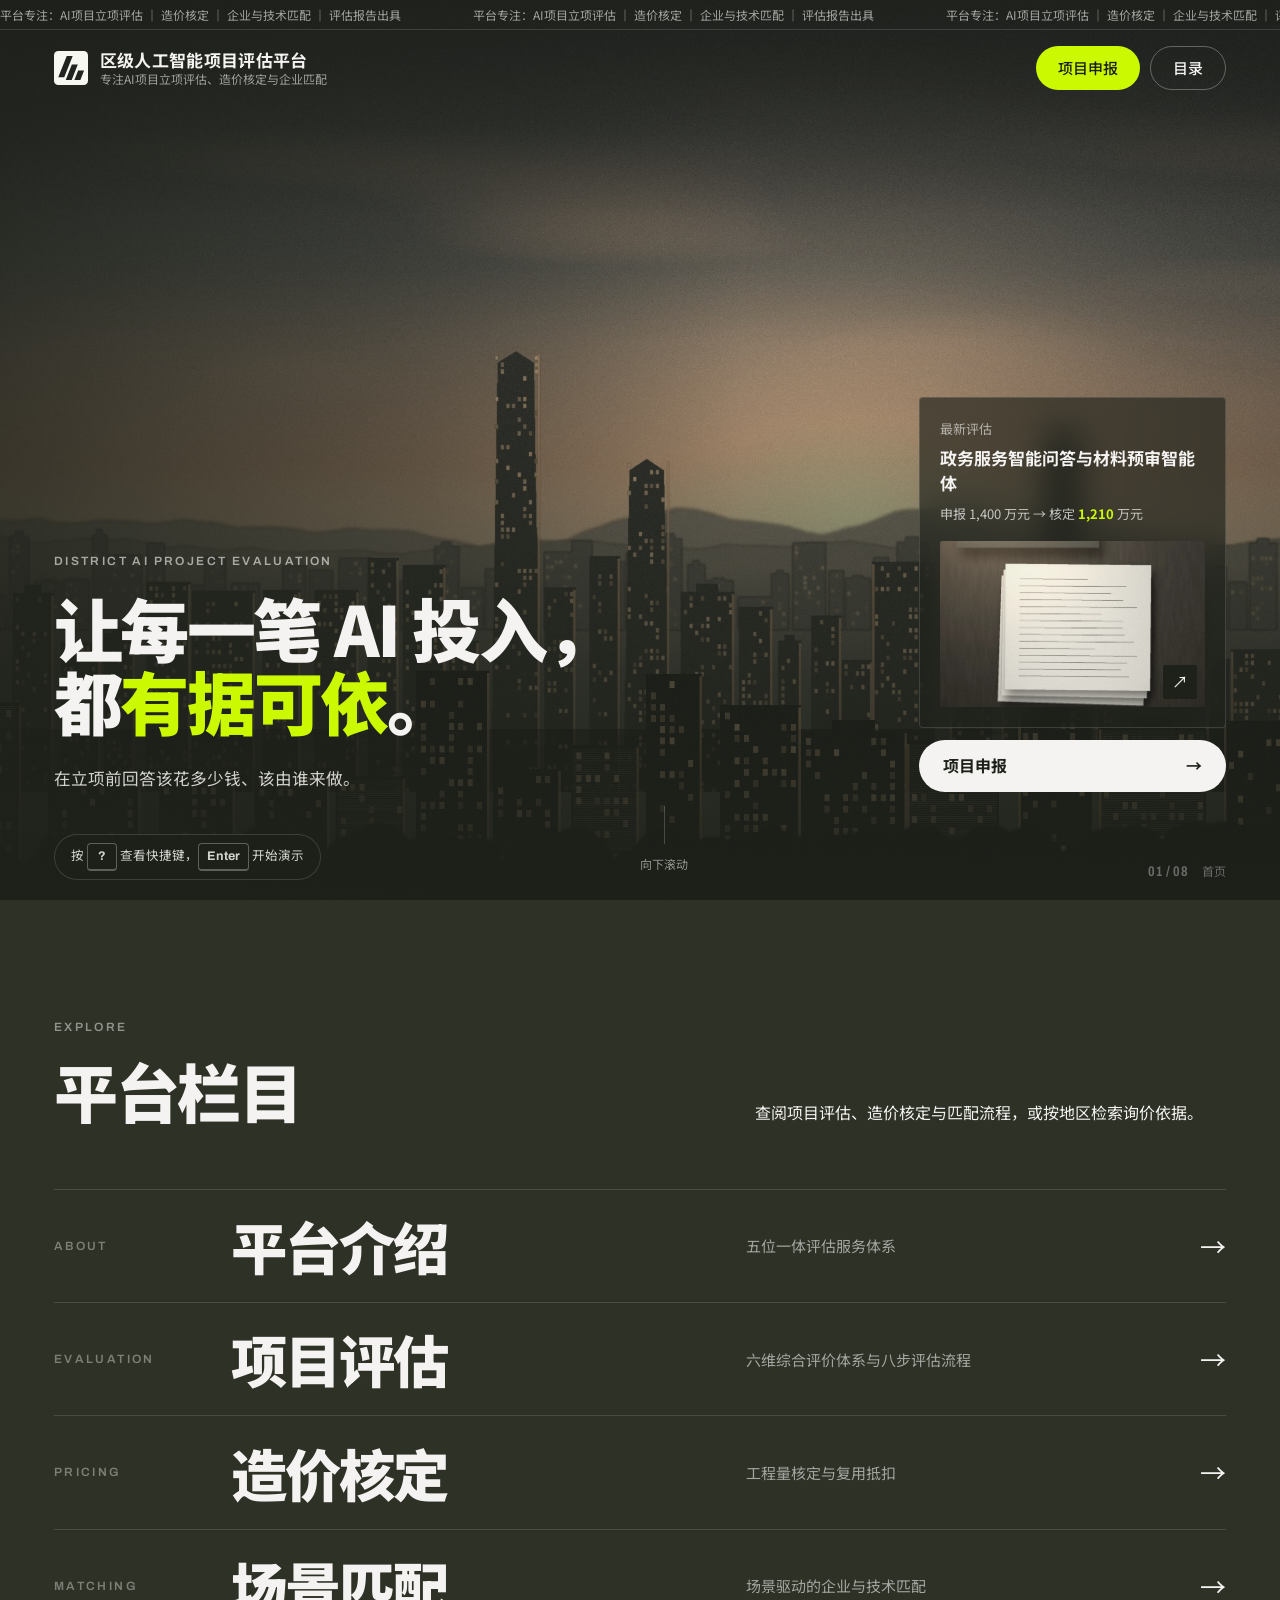
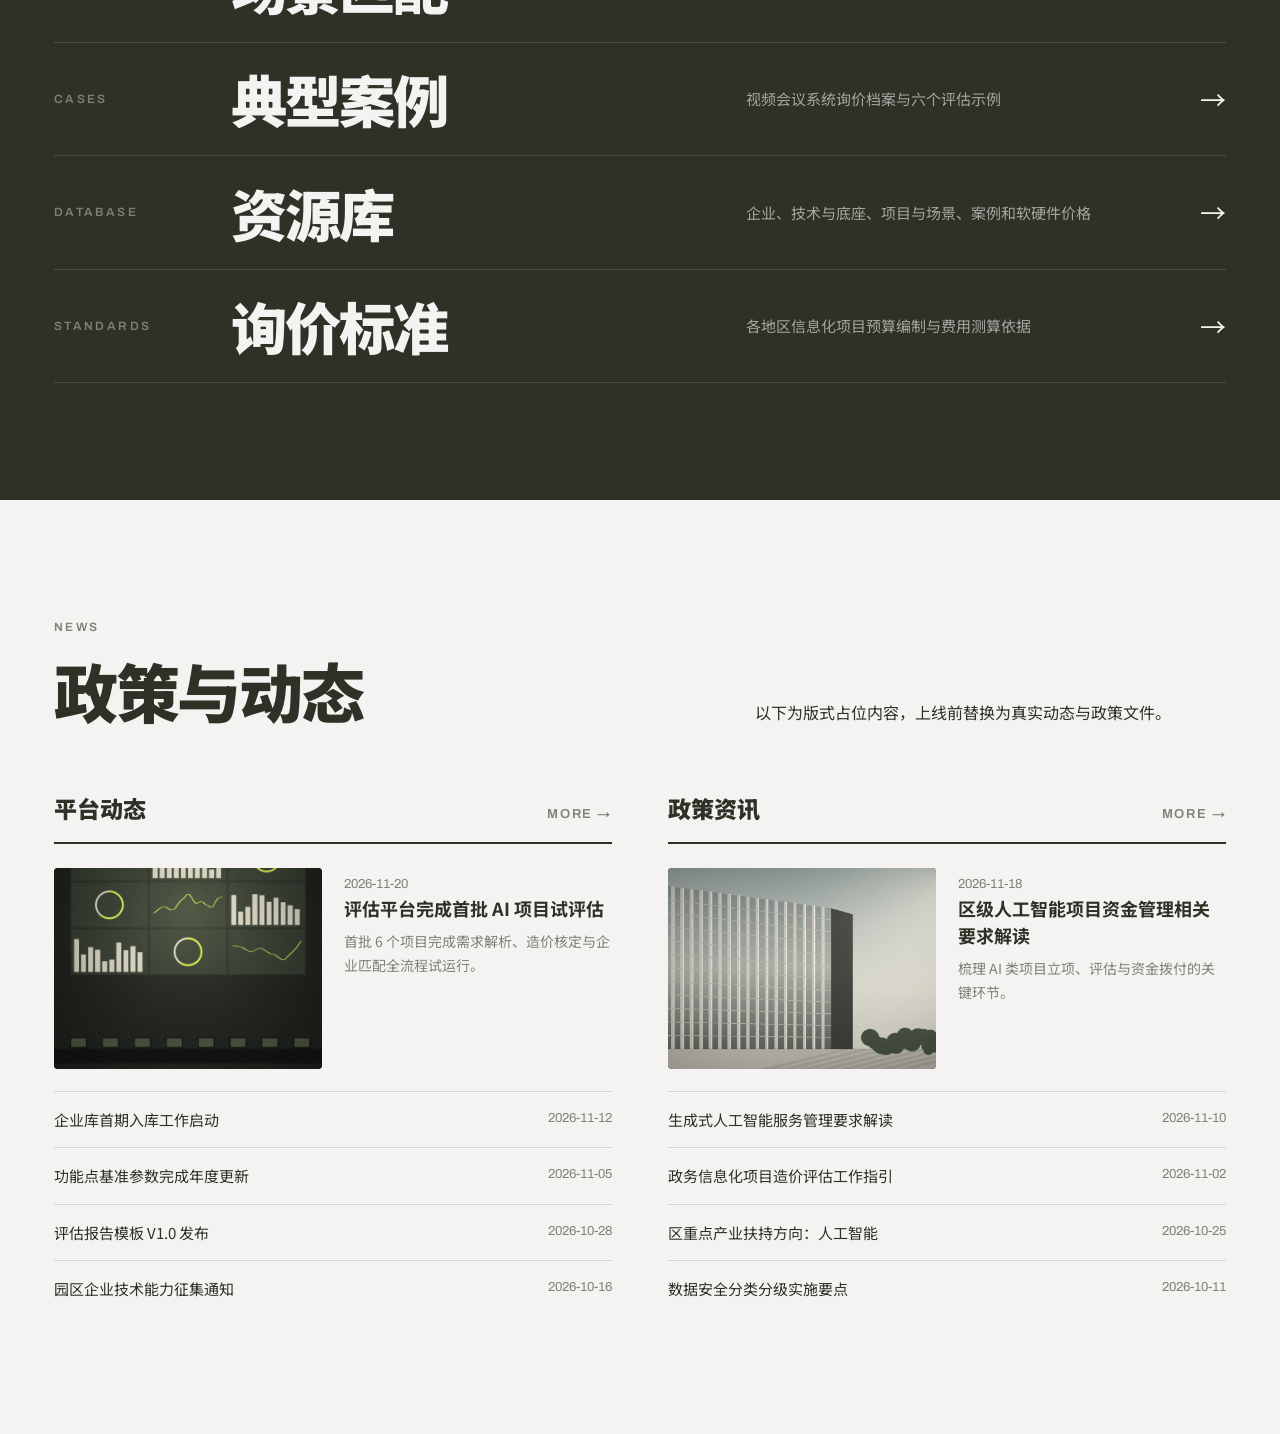
==== commit 06c5b116: "评估过程中切换查看不中断评估，修复进度百分比倒退 不中断评估 - 左侧导航与顶部阶段条的点击不再调用 stopAuto，仅切换视图 - 新增 follow 状态：手动查看历史阶段即固定在该阶段，点回正" ====
--- a/index.html
+++ b/index.html
@@ -347,6 +347,10 @@
 .ed-phase.now .ed-phase-b b{color:var(--paper)}
 .ed-phase.now .ed-phase-b small{color:rgba(244,243,241,.55)}
 .ed-phase.now .ed-phase-s{color:var(--lime)}
+/* 正在推进的阶段：呼吸提示点 */
+.ed-phase.live .ed-phase-n{position:relative}
+.ed-phase.live .ed-phase-n::after{content:"";position:absolute;inset:-3px;border-radius:50%;
+  border:1.5px solid var(--lime);opacity:.9;animation:edLive 1.5s var(--ease) infinite}
 .ed-phase.wait{opacity:.5}
 .ed-phase.wait .ed-phase-s{color:var(--mute)}
 
@@ -378,6 +382,11 @@
 .ed-nav-i.on .ed-nav-b b{color:var(--paper)}
 .ed-nav-i.on .ed-nav-b small{color:rgba(244,243,241,.55)}
 .ed-nav-i.on .ed-nav-s{color:var(--lime)}
+/* 正在推进的阶段：呼吸提示点，点它可恢复自动跟随 */
+.ed-nav-i.live .ed-nav-code{position:relative}
+.ed-nav-i.live .ed-nav-code::after{content:"";position:absolute;inset:-3px;border-radius:50%;
+  border:1.5px solid var(--lime);opacity:.9;animation:edLive 1.5s var(--ease) infinite}
+@keyframes edLive{0%{transform:scale(.9);opacity:.85}70%{transform:scale(1.22);opacity:0}100%{opacity:0}}
 
 .ed-pane{background:#fff;display:flex;flex-direction:column;overflow:hidden;min-height:0}
 .ed-pane-h{display:flex;align-items:center;gap:16px;padding:16px 22px 13px;flex-wrap:wrap;
@@ -1646,6 +1655,7 @@
   var curProj = PROJ[0];
   var phase = 0;        /* 已推进到的阶段序号 */
   var view = 0;         /* 当前查看的阶段序号（可回看历史） */
+  var follow = true;    /* 视图是否跟随评估推进 */
   var revealed = {};    /* 各阶段已显示到的指标数 */
   var running = false;
   var summarizing = false;  /* 汇总阶段加权中 */
@@ -1668,11 +1678,13 @@
   function renderPhases() {
     $('#edPhases').innerHTML = PHASES.map(function (ph, i) {
       var st = i < phase ? 'done' : (i === phase ? 'now' : 'wait');
+      /* 正在推进的阶段加 live 标记 */
+      var live = (i === phase && running) ? ' live' : '';
       /* 只有已完成的阶段才显示分数；汇总阶段总分最后才出 */
       var sub = '';
       if (i < phase) sub = ph.k === 'Z' ? totalScore(curProj).toFixed(1) : dimScore(ph.k, curProj).toFixed(1) + ' 分';
       else if (ph.k === 'Z' && phase >= PHASES.length - 1) sub = totalScore(curProj).toFixed(1) + ' 分';
-      return '<li class="ed-phase ' + st + '" data-i="' + i + '">' +
+      return '<li class="ed-phase ' + st + live + '" data-i="' + i + '">' +
         '<span class="ed-phase-n num">' + (i + 1) + '</span>' +
         '<span class="ed-phase-b"><b>' + esc(ph.n) + '</b><small>' + esc(ph.o) + '</small></span>' +
         '<span class="ed-phase-s num" data-v="' + i + '">' + (i < phase ? sub : '') + '</span>' +
@@ -1682,7 +1694,8 @@
       li.addEventListener('click', function () {
         var i = +li.dataset.i;
         if (i > phase) return;      /* 尚未推进到的阶段不可点 */
-        stopAuto();
+        /* 手动查看不中断评估；查看历史即固定，点回当前阶段恢复跟随 */
+        follow = (i === phase);
         view = i;
         renderDesk();
       });
@@ -1694,6 +1707,8 @@
     $('#edNav').innerHTML = PHASES.map(function (ph, i) {
       var st = i < phase ? 'done' : (i === phase ? 'on' : 'lock');
       if (i === view) st = i < phase ? 'done cur' : 'on';
+      /* 正在推进的阶段加 live 标记，便于用户点回恢复自动跟随 */
+      var live = (i === phase && running) ? ' live' : '';
       /* 未出分的阶段不显示分值；汇总阶段总分最后才出 */
       var sc = '—';
       if (i < phase) sc = dimScore(ph.k, curProj).toFixed(1);
@@ -1702,7 +1717,7 @@
       var code = ph.k === 'Z' ? 'Σ' : (i + 1);
       var nm = ph.k === 'Z' ? '汇总出分' : ph.n;
       var sub = ph.k === 'Z' ? '结论出具' : ph.o;
-      return '<button class="ed-nav-i ' + st + '" data-i="' + i + '"' + (i > phase ? ' disabled' : '') + '>' +
+      return '<button class="ed-nav-i ' + st + live + '" data-i="' + i + '"' + (i > phase ? ' disabled' : '') + '>' +
         '<span class="ed-nav-code">' + code + '</span>' +
         '<span class="ed-nav-b"><b>' + esc(nm) + '</b><small>' + esc(sub) + '</small></span>' +
         '<span class="ed-nav-s num">' + sc + '</span>' +
@@ -1712,7 +1727,9 @@
       b.addEventListener('click', function () {
         var i = +b.dataset.i;
         if (i > phase) return;
-        stopAuto();
+        /* 手动查看不中断评估：仅切换视图，评估继续在后台推进。
+           查看历史阶段即固定在该阶段；点回正在推进的阶段恢复跟随 */
+        follow = (i === phase);
         view = i;
         renderDesk();
       });
@@ -1877,23 +1894,23 @@
   }
 
   /* ---------- 进度 ---------- */
-  var shownPct = 0, pctRAF = null;
+  var shownPct = 0, targetPct = 0;
+  /* 真实进度：由 phase 与当前阶段已出分项数推算，避免不同入口算出不同的百分比 */
+  function realPct() {
+    var ph = PHASES[phase];
+    if (phase >= PHASES.length - 1) return 100;
+    var items = ph.k === 'Z' ? [] : DATA.filter(function (x) { return x.dim === ph.k; });
+    var shown = items.length ? (revealed[ph.k] == null ? 0 : revealed[ph.k]) : 0;
+    var base = (phase / (PHASES.length - 1)) * 100;
+    var step = (80 / (PHASES.length - 1)) * (items.length ? shown / items.length : 1);
+    return base + step;
+  }
+  /* 进度数字直接跟随目标值；条宽由 CSS transition 做平滑，避免依赖 rAF 被节流 */
   function setProgress(pct, text) {
     pct = Math.max(0, Math.min(100, pct));
-    /* 数字用 rAF 补间平滑递增，避免跳变 */
-    var from = shownPct, delta = pct - from, t0 = null;
-    if (pctRAF) cancelAnimationFrame(pctRAF);
-    function step(ts) {
-      if (t0 == null) t0 = ts;
-      var k = Math.min(1, (ts - t0) / 520);
-      /* easeOutCubic */
-      var e = 1 - Math.pow(1 - k, 3);
-      shownPct = from + delta * e;
-      $('#edProgPct').textContent = Math.round(shownPct) + '%';
-      if (k < 1) pctRAF = requestAnimationFrame(step);
-      else { pctRAF = null; shownPct = pct; }
-    }
-    pctRAF = requestAnimationFrame(step);
+    targetPct = pct;
+    shownPct = pct;
+    $('#edProgPct').textContent = Math.round(pct) + '%';
     $('#edProgBar').style.width = pct + '%';
     if (text != null) {
       var sp = $('#edProgStep');
@@ -1906,9 +1923,11 @@
     renderPhases();
     renderNav();
     renderPane();
-    var pct = (phase / (PHASES.length - 1)) * 100;
-    /* 进度标签跟随当前查看的阶段，回看历史时同步更新 */
-    setProgress(pct, PHASES[view].o + ' · ' + PHASES[view].n);
+    var pct = realPct();
+    /* 进度条反映真实评估进度：视图跟随时标签取当前查看阶段，
+       手动查看其他阶段时标签仍显示正在推进的阶段 */
+    var lbl = follow ? view : phase;
+    setProgress(pct, PHASES[lbl].o + ' · ' + PHASES[lbl].n);
   }
 
   /* ---------- 自动推进 ---------- */
@@ -1926,6 +1945,7 @@
     if (ph.k === 'Z') {
       if (!summarizing) {
         summarizing = true;
+        /* 汇总阶段呈现汇总视图 */
         view = phase;
         renderPhases();
         renderNav();
@@ -1951,21 +1971,24 @@
     var shown = (revealed[ph.k] == null ? 0 : revealed[ph.k]);
     if (shown < items.length) {
       revealed[ph.k] = shown + 1;
-      view = phase;
-      renderPane();
+      /* 用户手动查看其他阶段时，评估继续推进但不改变视图 */
+      if (follow) { view = phase; renderPane(); }
+      else renderNav();
       /* 进度：阶段内推进占 80%，阶段间占 20% */
-      var base = (phase / (PHASES.length - 1)) * 100;
-      var step = (80 / (PHASES.length - 1)) * (shown / items.length);
-      setProgress(base + step);
+      /* 标签始终显示评估正在推进的阶段 */
+      setProgress(realPct(), PHASES[phase].o + ' · ' + PHASES[phase].n);
       timer = setTimeout(advance, 560);
       return;
     }
     /* 本阶段完成，进入下一阶段 */
     if (phase < PHASES.length - 1) {
       phase++;
-      view = phase;
+      /* 视图跟随时才切换；否则保持用户正在查看的阶段 */
+      if (follow) view = phase;
       /* 汇总阶段由 advance 单独渲染（先显示加权中） */
-      if (PHASES[phase].k !== 'Z') renderDesk();
+      if (PHASES[phase].k !== 'Z') { if (follow) renderDesk(); else { renderPhases(); renderNav(); } }
+      /* 进度推进到新阶段起点，标签显示正在推进的阶段 */
+      setProgress(realPct(), PHASES[phase].o + ' · ' + PHASES[phase].n);
       timer = setTimeout(advance, 700);
       return;
     }
@@ -1982,6 +2005,7 @@
   function start() {
     phase = 0;
     view = 0;
+    follow = true;
     revealed = {};
     running = true;
     $('#edProg').hidden = false;
@@ -1991,6 +2015,9 @@
     $('#edRun').classList.add('running');
     $('#edRun').classList.remove('done');
     $('#edRunT').textContent = '评估中…';
+    shownPct = 0; targetPct = 0;
+    $('#edProgPct').textContent = '0%';
+    $('#edProgBar').style.width = '0%';
     setProgress(0, '启动评估');
     renderDesk();
     timer = setTimeout(advance, 380);
@@ -2005,7 +2032,10 @@
     stopAuto();
     $('#edRun').classList.remove('done');
     $('#edRunT').textContent = '开始评估';
-    phase = 0; view = 0; revealed = {}; summarizing = false;
+    phase = 0; view = 0; follow = true; revealed = {}; summarizing = false;
+    shownPct = 0; targetPct = 0;
+    $('#edProgPct').textContent = '0%';
+    $('#edProgBar').style.width = '0%';
     setProgress(0, '等待启动');
     renderDesk();
   });
@@ -2019,7 +2049,10 @@
     $('#edRun').classList.remove('done');
     $('#edRunT').textContent = '开始评估';
     $('#edReset').hidden = true;
-    phase = 0; view = 0; revealed = {}; summarizing = false;
+    phase = 0; view = 0; follow = true; revealed = {}; summarizing = false;
+    shownPct = 0; targetPct = 0;
+    $('#edProgPct').textContent = '0%';
+    $('#edProgBar').style.width = '0%';
     setProgress(0, '等待启动');
     renderDesk();
   });
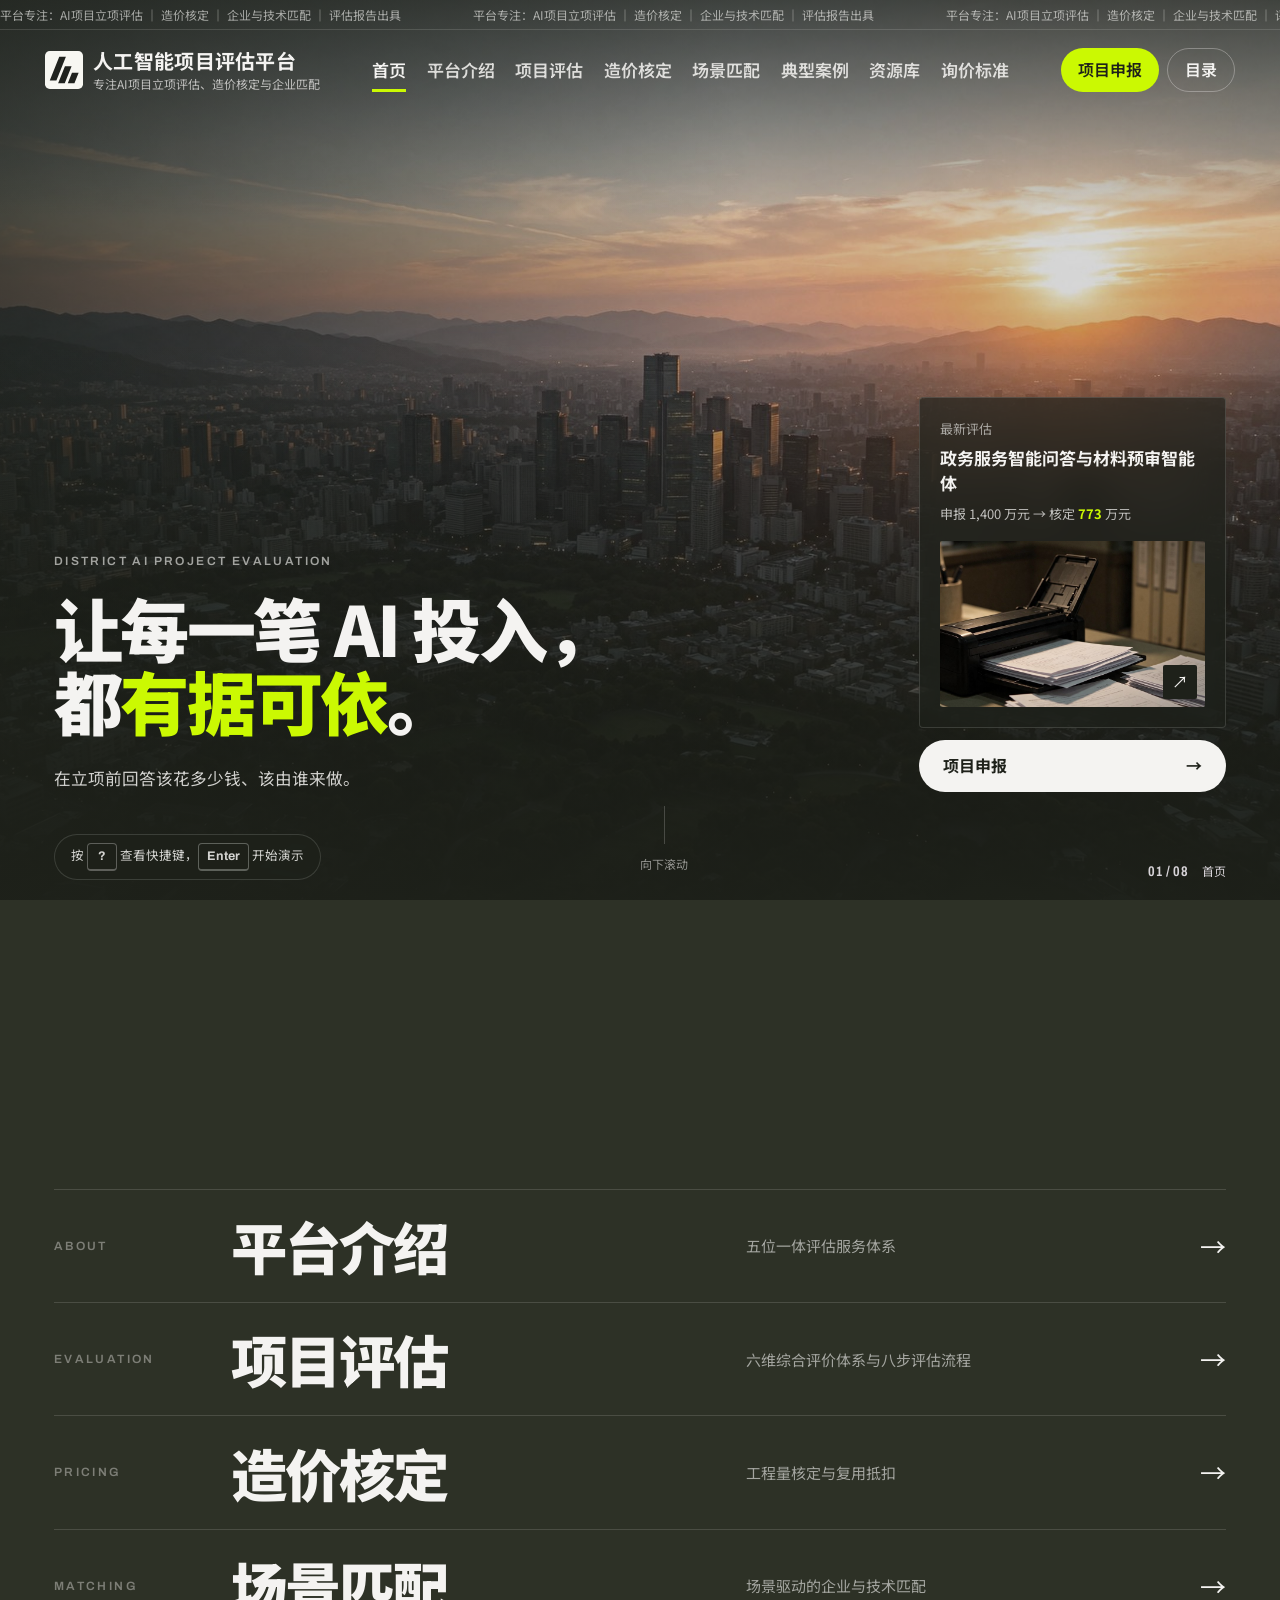
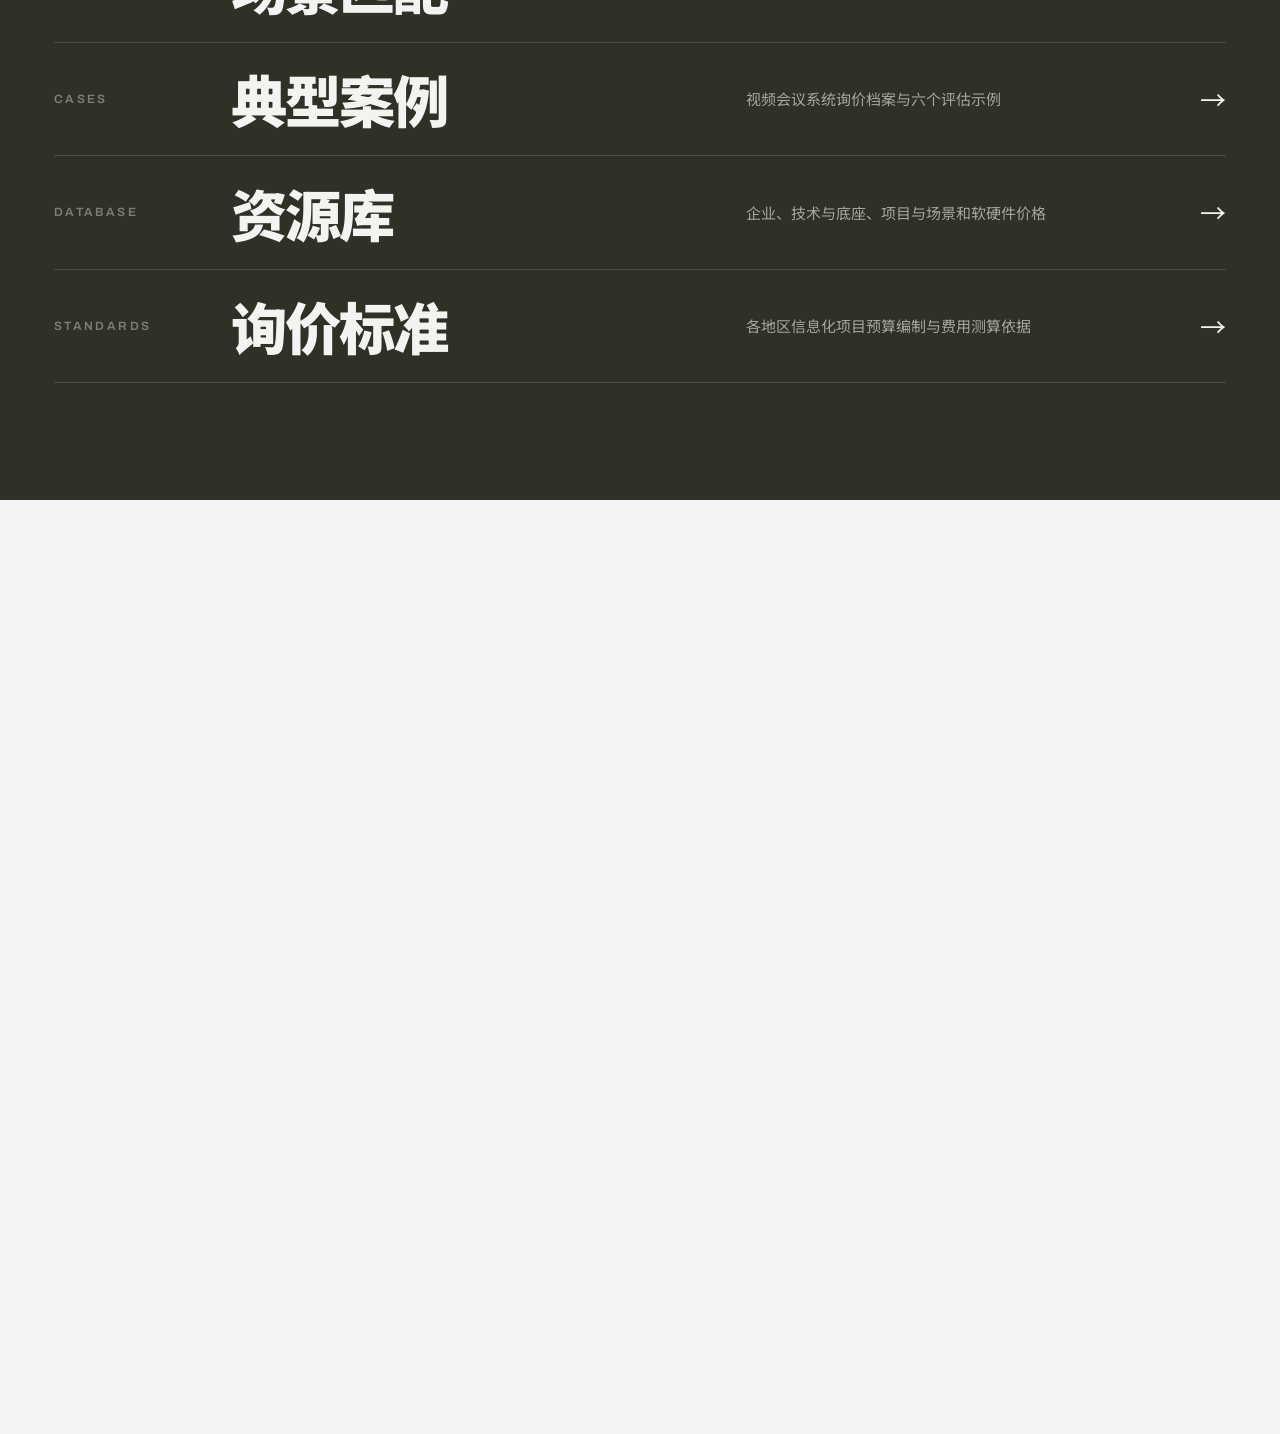
==== commit 0e06b1a8: "更新平台名称与演示素材，修复栏目切换时重复加载" ====
--- a/index.html
+++ b/index.html
@@ -3,803 +3,18 @@
 <head>
 <meta charset="utf-8">
 <meta name="viewport" content="width=device-width, initial-scale=1, viewport-fit=cover">
-<title>区级人工智能项目评估平台</title>
+<title>首页 · 人工智能项目评估平台</title>
 <link rel="icon" type="image/svg+xml" href="assets/favicon.svg">
 <meta name="description" content="专注AI项目立项评估、造价核定与企业匹配。">
-<link rel="preload" as="image" href="assets/hero.jpg">
 <!-- 网络字体异步加载：内网打不开时自动回退到系统字体，不会卡住页面 -->
 <link rel="stylesheet" media="print" onload="this.media='all'"
       href="https://fonts.googleapis.com/css2?family=Archivo:wdth,wght@62..125,400..900&family=Noto+Sans+SC:wght@400;500;700;900&display=swap">
+<link rel="preload" as="image" href="assets/hero.jpg">
 <script>document.documentElement.classList.add('js');if(matchMedia('(prefers-reduced-motion: reduce)').matches)document.documentElement.classList.add('rm');</script>
-<style>
-:root{
-  --ink:#2D3126; --ink-2:#1E211A; --paper:#F4F3F1; --lime:#CBF902; --mute:#7F8177;
-  --line-d:rgba(244,243,241,.14); --line-l:rgba(45,49,38,.16);
-  --cn:"Noto Sans SC","Noto Sans CJK SC","Source Han Sans SC","PingFang SC","Microsoft YaHei",sans-serif;
-  --lat:"Archivo","Helvetica Neue",Arial,var(--cn);
-  --ease:cubic-bezier(.16,1,.3,1);
-  --pad:clamp(20px,4.2vw,72px);
-  --maxw:1440px;
-  --hd:76px;
-}
-*{box-sizing:border-box;margin:0;padding:0}
-html{-webkit-text-size-adjust:100%;background:var(--ink-2)}
-body{background:var(--ink-2);color:var(--paper);font-family:var(--cn);font-size:16px;line-height:1.7;-webkit-font-smoothing:antialiased;overflow-x:hidden}
-img{display:block;max-width:100%}
-a{color:inherit;text-decoration:none}
-button{font:inherit;color:inherit;background:none;border:0;cursor:pointer}
-ul{list-style:none}
-:focus-visible{outline:2px solid var(--lime);outline-offset:3px}
-.light :focus-visible{outline-color:var(--ink)}
-.num{font-family:var(--lat);font-variant-numeric:tabular-nums;font-weight:800;font-stretch:72%;letter-spacing:-.02em}
-.en{display:block;font-family:var(--lat);font-size:12px;letter-spacing:.2em;text-transform:uppercase;font-weight:600}
-.sr{position:absolute;width:1px;height:1px;overflow:hidden;clip:rect(0 0 0 0);white-space:nowrap}
-
-/* ---------- buttons: one shape, two kinds ---------- */
-.btn{display:inline-flex;align-items:center;justify-content:center;gap:.6em;height:44px;padding:0 22px;border-radius:999px;font-size:15px;font-weight:500;white-space:nowrap;transition:background .35s,color .35s,border-color .35s}
-.btn-lime{background:var(--lime);color:var(--ink-2)}
-.btn-lime:hover{background:var(--paper)}
-.btn-line{border:1px solid rgba(244,243,241,.32);color:var(--paper)}
-.btn-line:hover{border-color:var(--paper)}
-.light .btn-line{border-color:rgba(45,49,38,.3);color:var(--ink)}
-.light .btn-line:hover{border-color:var(--ink)}
-.btn-solid-paper{background:var(--paper);color:var(--ink-2)}
-.btn-solid-paper:hover{background:var(--lime)}
-
-/* ---------- reveal system ---------- */
-.js .ln{display:block;overflow:hidden;padding-bottom:.1em;margin-bottom:-.1em}
-.js .ln>span{display:inline-block;transform:translateY(110%);transition:transform 1.2s var(--ease);transition-delay:var(--d,0s)}
-.js .rl.in .ln>span,.js .hero.play .ln>span{transform:none}
-.js .rv{opacity:0;transform:translateY(26px);transition:opacity 1s var(--ease),transform 1.2s var(--ease);transition-delay:var(--d,0s)}
-.js .rv.in,.js .hero.play .rv{opacity:1;transform:none}
-.rm *,.rm *::before,.rm *::after{transition-duration:.01ms!important;animation:none!important}
-.rm .ln>span,.rm .rv{transform:none!important;opacity:1!important}
-
-/* hand-drawn underline */
-.ul{position:relative;white-space:nowrap;color:var(--paper)}
-.ul svg{position:absolute;left:-3%;bottom:-.38em;width:106%;height:.55em;overflow:visible;pointer-events:none}
-.ul path{fill:none;stroke:var(--lime);stroke-width:3;stroke-linecap:round;stroke-dasharray:100;stroke-dashoffset:100;transition:stroke-dashoffset 1.5s var(--ease) .5s}
-.in .ul path{stroke-dashoffset:0}
-
-/* ---------- preloader ---------- */
-.pre{position:fixed;inset:0;z-index:100;background:var(--ink-2);color:var(--paper);display:flex;flex-direction:column;justify-content:space-between;padding:calc(var(--pad) * .9) var(--pad);clip-path:inset(0 0 0 0);transition:clip-path 1.1s var(--ease);cursor:pointer}
-.pre.out{clip-path:inset(0 0 100% 0)}
-.pre-top{display:flex;justify-content:space-between;color:rgba(244,243,241,.55)}
-.pre-mid{display:flex;align-items:flex-end;justify-content:space-between;gap:32px;flex-wrap:wrap}
-.pre-num{font-size:clamp(120px,24vw,380px);line-height:.78}
-.pre-num i{font-style:normal;font-size:.3em;color:rgba(244,243,241,.35);margin-left:.08em}
-.pre-eng{display:flex;flex-direction:column;gap:6px;font-size:clamp(16px,1.5vw,22px);font-weight:700;padding-bottom:1.2vw}
-.pre-eng span{color:rgba(244,243,241,.22);transition:color .5s}
-.pre-eng span.on{color:var(--paper)}
-.pre-eng span.on::before{content:"";display:inline-block;width:8px;height:8px;border-radius:50%;background:var(--lime);margin-right:12px;vertical-align:middle}
-.pre-foot{display:flex;flex-direction:column;gap:16px}
-.pre-bar{height:2px;background:rgba(244,243,241,.12)}
-.pre-bar i{display:block;height:100%;background:var(--lime);transform:scaleX(0);transform-origin:left}
-.pre-cap{display:flex;justify-content:space-between;font-size:13px;color:rgba(244,243,241,.55)}
-
-/* ---------- header ---------- */
-.top{position:fixed;left:0;right:0;top:0;z-index:50;transition:background .5s}
-.top.solid{background:rgba(30,33,26,.94);backdrop-filter:blur(14px);-webkit-backdrop-filter:blur(14px)}
-.ticker{height:30px;overflow:hidden;border-bottom:1px solid var(--line-d);font-size:12px;color:rgba(244,243,241,.62);transition:height .45s var(--ease),opacity .45s}
-.top.solid .ticker{height:0;opacity:0;border-bottom-color:transparent}
-.ticker-track{display:flex;width:max-content;line-height:30px;animation:marq 48s linear infinite}
-.ticker-track span{padding-right:72px}
-@keyframes marq{to{transform:translateX(-50%)}}
-.hd{height:var(--hd);display:flex;align-items:center;padding:0 var(--pad)}
-.brand{display:flex;align-items:center;gap:12px;flex-shrink:0}
-.brand-mark{width:34px;height:34px;flex-shrink:0}
-.brand b{display:block;font-size:17px;font-weight:700;letter-spacing:.02em;line-height:1.25}
-.brand small{display:block;font-size:12px;color:rgba(244,243,241,.6);line-height:1.35}
-.nav{display:flex;gap:clamp(14px,1.55vw,28px);margin-left:auto;font-size:15px}
-.nav a{position:relative;padding:6px 0;color:rgba(244,243,241,.75);transition:color .3s}
-.nav a::after{content:"";position:absolute;left:0;right:0;bottom:-2px;height:2px;background:var(--lime);transform:scaleX(0);transform-origin:left;transition:transform .5s var(--ease)}
-.nav a:hover,.nav a.on{color:var(--paper)}
-.nav a.on::after{transform:scaleX(1)}
-.hd-act{display:flex;gap:10px;margin-left:clamp(16px,2.2vw,36px)}
-@media (max-width:1340px){.nav{display:none}.hd-act{margin-left:auto}}
-@media (max-width:720px){.brand small{display:none}.hd-act .btn-lime{display:none}}
-
-/* ---------- hero (layout A) ---------- */
-.hero{position:relative;height:100vh;height:100svh;min-height:640px;overflow:hidden;background:var(--ink-2)}
-.hero-media{position:absolute;inset:0;transform:scale(1.08);filter:brightness(.35);transition:transform 2s var(--ease),filter 1.6s var(--ease)}
-.hero.play .hero-media{transform:scale(1);filter:brightness(1)}
-.hero-img{position:absolute;inset:0;width:100%;height:100%;object-fit:cover;object-position:62% 60%}
-.hero-img.base{filter:saturate(.82) brightness(.84)}
-.hero-img.reveal{filter:saturate(1.12) brightness(1.12) contrast(1.04);
-  -webkit-mask-image:radial-gradient(circle var(--r,0px) at var(--mx,50%) var(--my,50%),#000 42%,transparent 100%),radial-gradient(circle var(--r2,0px) at var(--mx2,50%) var(--my2,50%),#000 30%,transparent 100%);
-  mask-image:radial-gradient(circle var(--r,0px) at var(--mx,50%) var(--my,50%),#000 42%,transparent 100%),radial-gradient(circle var(--r2,0px) at var(--mx2,50%) var(--my2,50%),#000 30%,transparent 100%)}
-.hero-shade{position:absolute;inset:0;pointer-events:none;background:
-  linear-gradient(to bottom,rgba(30,33,26,.72) 0%,rgba(30,33,26,0) 24%),
-  linear-gradient(to top,rgba(30,33,26,.94) 0%,rgba(30,33,26,.5) 36%,rgba(30,33,26,0) 62%),
-  linear-gradient(to right,rgba(30,33,26,.66) 0%,rgba(30,33,26,0) 58%)}
-.hero-in{position:absolute;left:var(--pad);bottom:clamp(84px,12vh,136px);z-index:2;max-width:calc(100vw - var(--pad) * 2 - clamp(300px,24vw,380px) - 48px);pointer-events:none}
-.hero-in .en{color:rgba(244,243,241,.62);transition-delay:.15s}
-.hero-t .ln{white-space:nowrap}
-.hero-t{font-size:clamp(44px,5.4vw,110px);font-weight:900;line-height:1.06;letter-spacing:-.035em;margin:20px 0 26px}
-.hero-t .ln:nth-child(2)>span{transition-delay:.12s}
-.hero-t em{font-style:normal;color:var(--lime)}
-.hero-p{font-size:clamp(16px,1.3vw,21px);color:rgba(244,243,241,.84);transition-delay:.35s}
-.hero-side{position:absolute;right:var(--pad);bottom:clamp(84px,12vh,136px);z-index:2;width:clamp(300px,24vw,380px);display:flex;flex-direction:column;gap:12px;transition-delay:.5s}
-.hc{display:block;background:rgba(30,33,26,.62);backdrop-filter:blur(16px);-webkit-backdrop-filter:blur(16px);border:1px solid var(--line-d);border-radius:4px;padding:20px}
-.hc-k{display:block;font-size:13px;color:rgba(244,243,241,.62)}
-.hc-t{display:block;font-size:17px;font-weight:700;line-height:1.45;margin:6px 0 8px}
-.hc-n{display:block;font-size:13px;color:rgba(244,243,241,.75);margin-bottom:16px}
-.hc-n em{font-style:normal;color:var(--lime);font-weight:700}
-.hc-img{position:relative;display:block;aspect-ratio:16/10;overflow:hidden;border-radius:2px;background:var(--ink)}
-.hc-img img{width:100%;height:100%;object-fit:cover;filter:saturate(.85);transition:transform 1.2s var(--ease)}
-.hc:hover .hc-img img{transform:scale(1.06)}
-.hc-arr{position:absolute;right:8px;bottom:8px;width:34px;height:34px;display:grid;place-items:center;background:var(--ink-2);border-radius:2px;transition:background .3s,color .3s}
-.hc:hover .hc-arr{background:var(--lime);color:var(--ink-2)}
-.hero-side .btn{height:52px;width:100%;justify-content:space-between;padding:0 24px;font-size:16px;font-weight:700}
-.hero-scroll{position:absolute;left:50%;bottom:26px;z-index:2;transform:translateX(-50%);display:flex;flex-direction:column;align-items:center;gap:10px;font-size:12px;color:rgba(244,243,241,.55);transition-delay:.8s}
-.hero-scroll i{display:block;width:1px;height:38px;background:rgba(244,243,241,.2);position:relative;overflow:hidden}
-.hero-scroll i::after{content:"";position:absolute;left:0;top:-40%;width:1px;height:40%;background:var(--paper);animation:drip 2.2s var(--ease) infinite}
-@keyframes drip{to{top:110%}}
-@media (max-width:900px){.hero-in{max-width:none;right:var(--pad);bottom:auto;top:24vh}.hero-side{left:var(--pad);right:var(--pad);width:auto;bottom:28px}.hero-side .hc{display:none}.hero-scroll{display:none}}
-
-/* ---------- sections ---------- */
-.sec{position:relative;padding:clamp(96px,13vh,168px) var(--pad)}
-.dark{background:var(--ink);color:var(--paper)}
-.darker{background:var(--ink-2);color:var(--paper)}
-.light{background:var(--paper);color:var(--ink)}
-.wrap{max-width:var(--maxw);margin:0 auto}
-.sh{display:grid;grid-template-columns:minmax(0,1.35fr) minmax(0,1fr);gap:28px 64px;align-items:end;margin-bottom:clamp(48px,7vh,92px)}
-.sh .en{color:rgba(244,243,241,.5);margin-bottom:18px}
-.light .sh .en{color:var(--mute)}
-.h2{font-size:clamp(38px,5vw,88px);font-weight:900;line-height:1.1;letter-spacing:-.035em}
-.h2.h2-sm{font-size:clamp(32px,3.3vw,56px);white-space:nowrap}
-@media (max-width:620px){.h2.h2-sm{white-space:normal}}
-.sh p{font-size:clamp(16px,1.2vw,19px);max-width:30em;opacity:.78}
-@media (max-width:900px){.sh{grid-template-columns:1fr}}
-.cap{font-size:12px;color:rgba(244,243,241,.62)}
-.ph{background:var(--ink)}
-.ph.missing{background:linear-gradient(135deg,var(--ink),var(--ink-2))!important}
-.ph.missing::before{content:"缺少图片：" attr(data-file);position:absolute;left:14px;bottom:12px;z-index:6;font-size:12px;color:rgba(244,243,241,.6)}
-
-/* ---------- layout B (photo left, fade right) ---------- */
-.lb{position:relative;min-height:min(94vh,940px);display:grid;grid-template-columns:minmax(0,1fr) minmax(0,580px);align-items:center;padding:0 var(--pad);overflow:hidden}
-.lb-media{position:absolute;inset:0}
-.lb-media img{position:absolute;left:0;top:0;width:74%;height:100%;object-fit:cover;object-position:30% 50%;filter:saturate(.85) brightness(.9)}
-.lb-shade{position:absolute;inset:0;background:
-  linear-gradient(to right,rgba(30,33,26,0) 0%,rgba(30,33,26,.1) 28%,rgba(30,33,26,.84) 56%,var(--ink-2) 72%),
-  linear-gradient(to top,var(--ink-2) 0%,rgba(30,33,26,0) 22%),
-  linear-gradient(to bottom,var(--ink-2) 0%,rgba(30,33,26,0) 16%)}
-.lb .cap{position:absolute;left:var(--pad);bottom:30px;z-index:2}
-.lb-text{grid-column:2;position:relative;z-index:2;padding:clamp(96px,14vh,150px) 0}
-.lb-text .en{color:rgba(244,243,241,.5);margin-bottom:18px}
-.lead{font-size:clamp(18px,1.45vw,23px);line-height:1.9;color:rgba(244,243,241,.82);margin-top:32px}
-.lead b{color:var(--paper);font-weight:700}
-@media (max-width:900px){.lb{grid-template-columns:1fr;min-height:0}.lb-media img{width:100%}.lb-shade{background:linear-gradient(to bottom,rgba(30,33,26,.2),var(--ink-2) 62%)}.lb-text{grid-column:1;padding-top:44vh}}
-
-/* ---------- about: five-in-one ring ---------- */
-.ring-sec{padding:clamp(72px,11vh,140px) var(--pad) clamp(96px,13vh,168px)}
-.ring-grid{display:grid;grid-template-columns:minmax(0,1.15fr) minmax(0,1fr);gap:clamp(40px,6vw,96px);align-items:center}
-.ring{position:relative;width:min(100%,640px);aspect-ratio:1;margin:0 auto}
-.ring svg{position:absolute;inset:0;width:100%;height:100%;overflow:visible}
-.orbit{transform-box:view-box;transform-origin:50% 50%;animation:spin 90s linear infinite}
-@keyframes spin{to{transform:rotate(360deg)}}
-.ring-c{position:absolute;inset:0;display:grid;place-content:center;text-align:center;pointer-events:none}
-.ring-c b{font-size:clamp(34px,3.6vw,58px);font-weight:900;line-height:1.1;letter-spacing:-.02em}
-.ring-c small{display:block;font-size:15px;color:rgba(244,243,241,.6);margin-top:10px;letter-spacing:.32em;padding-left:.32em}
-.node{position:absolute;transform:translate(-50%,-50%);display:flex;align-items:center;gap:10px;padding:8px 18px 8px 9px;border-radius:999px;border:1px solid var(--line-d);background:rgba(30,33,26,.9);font-size:15px;font-weight:500;white-space:nowrap;transition:border-color .4s,background .4s}
-.node{padding:8px 18px}
-.node:hover,.node.on{border-color:var(--lime)}
-/* 激活节点：浅灰基调 + 亮色点缀，避免大面积亮色 */
-.node{color:rgba(244,243,241,.62);transition:border-color .4s,background .4s,color .4s}
-.node:hover{color:rgba(244,243,241,.9)}
-.node.on{color:#fff;border-color:var(--lime);background:rgba(203,249,2,.1)}
-.node.on::before{content:'';width:7px;height:7px;border-radius:50%;background:var(--lime);
-  box-shadow:0 0 10px rgba(203,249,2,.7);flex:0 0 auto}
-.ndot{fill:var(--ink-2);stroke:var(--lime);stroke-width:2;transition:r .45s var(--ease),fill .45s}
-.ndot.on{fill:var(--lime);r:10px}
-/* 节点 hover 提示 */
-.ring-tip{position:absolute;left:50%;bottom:2%;transform:translate(-50%,8px);
-  padding:8px 16px;border-radius:999px;border:1px solid var(--line-d);
-  background:rgba(16,18,14,.94);font-size:13px;line-height:1.4;color:rgba(244,243,241,.82);
-  white-space:nowrap;opacity:0;pointer-events:none;transition:opacity .3s,transform .3s var(--ease);z-index:5}
-.ring-tip.on{opacity:1;transform:translate(-50%,0)}
-.rp-idx small{font-size:.32em;margin-left:.15em;color:rgba(244,243,241,.3)}
-.ring-panel .en{color:rgba(244,243,241,.5)}
-.rp-idx{font-size:clamp(64px,7vw,120px);line-height:.9;color:rgba(244,243,241,.16);margin:10px 0 6px}
-.rp-t{font-size:clamp(30px,3vw,48px);font-weight:900;letter-spacing:-.02em;line-height:1.2}
-.rp-d{font-size:clamp(16px,1.2vw,19px);color:rgba(244,243,241,.78);margin-top:16px;max-width:26em;min-height:5.2em}
-/* 锚点评分说明 */
-.rp-anchor{position:relative;margin-top:18px;display:flex;align-items:center;gap:10px;flex-wrap:wrap}
-.rp-q{width:22px;height:22px;flex:0 0 auto;border-radius:50%;border:1px solid rgba(244,243,241,.35);
-  background:transparent;color:rgba(244,243,241,.75);font-size:12px;font-weight:700;cursor:pointer;
-  display:flex;align-items:center;justify-content:center;transition:border-color .25s,color .25s,background .25s}
-.rp-q:hover,.rp-q[aria-expanded="true"]{border-color:var(--lime);color:var(--lime);background:rgba(203,249,2,.1)}
-.rp-anchor-txt{font-size:13px;color:rgba(244,243,241,.55);letter-spacing:.02em}
-.rp-pop{position:absolute;left:0;top:calc(100% + 10px);width:min(340px,100%);z-index:20;
-  padding:14px 16px;border:1px solid var(--line-d);border-left:3px solid var(--lime);
-  background:rgba(16,18,14,.97);opacity:0;visibility:hidden;transform:translateY(-6px);
-  transition:opacity .25s,transform .25s var(--ease),visibility .25s}
-.rp-pop.on{opacity:1;visibility:visible;transform:none}
-.rp-pop b{display:block;font-size:13px;font-weight:700;margin-bottom:6px;color:rgba(244,243,241,.92)}
-.rp-pop p{font-size:12.5px;line-height:1.7;color:rgba(244,243,241,.68)}
-/* 流程节点备注 */
-.rp-note{font-size:12px;color:rgba(244,243,241,.42);margin-top:16px;letter-spacing:.04em}
-.rp-body{transition:opacity .35s,transform .5s var(--ease)}
-.rp-body.swap{opacity:0;transform:translateY(10px)}
-.rp-bar{height:2px;background:var(--line-d);margin-top:30px;max-width:380px}
-.rp-bar i{display:block;height:100%;width:100%;background:var(--lime);transform-origin:left;transform:scaleX(0)}
-.rp-bar i.run{animation:fill 5s linear forwards}
-/* 静态步进指示：标出当前环节在五步中的位置 */
-.rp-bar i.step{transform:scaleX(var(--p,.6));transition:transform .5s var(--ease)}
-@keyframes fill{to{transform:scaleX(1)}}
-/* 底部四卡片：等宽均分，数字加重 */
-.stats{display:grid;grid-template-columns:repeat(4,1fr);border-top:1px solid var(--line-d);margin-top:clamp(72px,11vh,132px)}
-.stat{padding:30px 26px 0 0}
-.stat .num{font-size:clamp(60px,6.8vw,120px);line-height:.95;display:block;font-weight:900;
-  color:rgba(244,243,241,.92);font-variant-numeric:tabular-nums}
-.stat p{font-size:14px;color:rgba(244,243,241,.62);margin-top:10px;line-height:1.6}
-@media (max-width:1000px){.ring-grid{grid-template-columns:1fr}.stats{grid-template-columns:repeat(2,1fr)}.node{font-size:13px;padding:6px 12px 6px 7px}.rp-tip-w{display:none}}
-
-/* ---------- evaluation ---------- */
-.eval-grid{display:grid;grid-template-columns:minmax(0,1fr) minmax(0,2fr);gap:clamp(20px,2.4vw,40px)}
-.eval-photo{position:relative;overflow:hidden;border-radius:4px;min-height:460px}
-.eval-photo img{position:absolute;inset:0;width:100%;height:100%;object-fit:cover;filter:saturate(.85)}
-.eval-photo .cap{position:absolute;left:18px;bottom:16px;z-index:2}
-.eval-photo::after{content:"";position:absolute;inset:0;background:linear-gradient(to top,rgba(30,33,26,.6),rgba(30,33,26,0) 40%)}
-.duel{display:flex;min-height:460px;border-radius:4px;overflow:hidden;border:1px solid var(--line-l)}
-.duel-side{flex:1;position:relative;padding:clamp(24px,3vw,44px);display:flex;flex-direction:column;justify-content:space-between;transition:flex 1s var(--ease);overflow:hidden;min-width:0}
-.duel-new{background:var(--ink);color:var(--paper)}
-.duel:hover .duel-side{flex:.75}
-.duel .duel-side:hover{flex:1.5}
-.duel-t{font-size:clamp(40px,4.4vw,82px);font-weight:900;line-height:1.02;letter-spacing:-.035em;white-space:nowrap}
-.duel-new .duel-t span{color:var(--lime)}
-.duel-p{font-size:16px;line-height:1.75;max-width:24em;margin-top:18px;opacity:.8}
-.duel-list{margin-top:26px;font-size:14px;opacity:.5;transition:opacity .6s}
-.duel-side:hover .duel-list{opacity:1}
-.duel-list div{display:grid;grid-template-columns:4.5em 1fr;gap:10px;padding:10px 0;border-top:1px solid var(--line-l)}
-.duel-new .duel-list div{border-top-color:var(--line-d)}
-.duel-list dt{color:var(--mute)}
-.duel-new .duel-list dt{color:rgba(244,243,241,.5)}
-.dims{display:grid;grid-template-columns:repeat(3,1fr);margin-top:clamp(20px,2.4vw,40px);border-top:1px solid var(--line-l);border-left:1px solid var(--line-l)}
-/* 正反两面同处一个网格单元：容器高度自动取两面内容较高者，不留空白 */
-.dim{position:relative;display:grid;grid-template-rows:1fr;overflow:hidden;outline-offset:-3px;
-  border-right:1px solid var(--line-l);border-bottom:1px solid var(--line-l)}
-.dim-f,.dim-b{grid-area:1/1;padding:clamp(22px,2vw,30px);display:flex;flex-direction:column;justify-content:space-between;transition:transform .9s var(--ease),opacity .6s}
-.dim-b{background:var(--ink);color:var(--paper);transform:translateY(101%);align-self:start;height:max-content;min-height:100%}
-.dim:hover .dim-b,.dim:focus-visible .dim-b,.dim.open .dim-b{transform:none}
-.dim:hover .dim-f,.dim:focus-visible .dim-f,.dim.open .dim-f{transform:translateY(-16%);opacity:0}
-.dim-top{display:flex;justify-content:space-between;align-items:baseline;gap:12px}
-.dim-code{font-family:var(--lat);font-weight:700;font-size:15px;color:var(--mute)}
-.dim-name{font-size:clamp(26px,2.3vw,38px);font-weight:900;line-height:1.2;letter-spacing:-.02em}
-.dim-w{display:flex;align-items:baseline;gap:10px}
-.dim-w .num{font-size:clamp(68px,6.2vw,108px);line-height:.85}
-.dim-w small{font-size:14px;color:var(--mute)}
-.dim-bar{height:4px;background:var(--line-l);margin-top:16px}
-.dim-bar i{display:block;height:100%;background:var(--ink);width:0;transition:width 1.4s var(--ease) .3s}
-.dims.in .dim-bar i{width:calc(var(--w) / 24 * 100%)}
-.dim-b{justify-content:flex-start;gap:16px}
-.dim-b .dim-top{align-items:center}
-.dim-b h4{font-size:19px;font-weight:500;color:rgba(244,243,241,.68);line-height:1.35}
-.dim-b .dim-top .num{color:var(--lime);font-size:56px;line-height:1;font-weight:900}
-.dim-b ul{margin-top:4px}
-.dim-note{font-size:15px;line-height:1.55;color:rgba(244,243,241,.5);margin-top:-4px}
-.dim-b li{font-size:clamp(17px,1.32vw,20px);padding:11px 0;border-top:1px solid var(--line-d);line-height:1.4;display:flex;gap:9px;align-items:baseline}
-.dim-b li::before{content:'';width:2px;flex:0 0 auto;align-self:stretch;background:rgba(203,249,2,.45)}
-.veto{display:flex;flex-wrap:wrap;gap:8px 28px;margin-top:28px;font-size:14px;color:var(--mute)}
-.veto b{color:var(--ink);font-weight:700;margin-right:4px}
-
-/* ---------- 评估作业台 ---------- */
-.ed-launch{display:flex;flex-wrap:wrap;gap:26px 40px;align-items:flex-start;
-  padding:24px 28px;border:1px solid var(--line-l);background:#fff;margin-bottom:24px}
-.ed-launch-l{flex:1 1 340px;display:flex;flex-direction:column;gap:9px;min-width:0}
-.ed-lb{font-size:12.5px;font-weight:800;letter-spacing:.1em;color:var(--mute)}
-.ed-select{font-family:inherit;font-size:16px;padding:10px 14px;border:1px solid var(--line-l);
-  background:#fff;color:var(--ink);cursor:pointer;width:100%}
-.ed-launch-meta{display:flex;flex-wrap:wrap;gap:14px 30px;margin-top:4px}
-.ed-meta-i{display:flex;flex-direction:column;gap:3px}
-.ed-meta-i span{font-size:12.5px;color:var(--mute)}
-.ed-meta-i b{font-size:16px;font-weight:700}
-.ed-meta-i b.num{font-size:18px}
-.ed-meta-i small{font-size:11px;font-weight:400;color:var(--mute)}
-.ed-launch-r{flex:0 0 auto;display:flex;flex-direction:column;gap:10px;align-items:flex-start}
-.ed-run{display:inline-flex;align-items:center;gap:11px;font-family:inherit;font-size:16px;font-weight:700;
-  padding:14px 30px;border:none;background:var(--ink);color:var(--paper);cursor:pointer;
-  transition:background .25s,opacity .25s;position:relative;overflow:hidden}
-.ed-run:hover{background:#000}
-.ed-run.running{background:var(--ink)}
-.ed-run.done{background:var(--lime);color:var(--ink)}
-.ed-run-ico{width:11px;height:12px;flex:0 0 auto;background:currentColor;
-  clip-path:polygon(0 0,100% 50%,0 100%)}
-.ed-run.running .ed-run-ico{animation:edpulse 1s ease-in-out infinite}
-@keyframes edpulse{0%,100%{opacity:.35}50%{opacity:1}}
-.ed-reset{font-family:inherit;font-size:13.5px;padding:7px 16px;border:1px solid var(--line-l);
-  background:transparent;color:var(--mute);cursor:pointer}
-.ed-reset:hover{border-color:var(--ink);color:var(--ink)}
-.ed-run-hint{font-size:13px;color:var(--mute);line-height:1.6;max-width:340px}
-
-/* 进度条 */
-.ed-prog{border:1px solid var(--line-l);background:rgba(244,243,241,.5);padding:20px 24px;margin-bottom:24px}
-.ed-prog-h{display:flex;align-items:center;gap:14px;margin-bottom:16px;flex-wrap:wrap}
-.ed-prog-l{font-size:12.5px;font-weight:800;letter-spacing:.1em;color:var(--mute);flex:0 0 auto}
-.ed-prog-track{flex:1;height:6px;background:var(--line-l);overflow:hidden;min-width:160px;position:relative}
-.ed-prog-track i{display:block;height:100%;background:var(--lime);width:0;
-  transition:width .62s cubic-bezier(.22,.61,.36,1);position:relative}
-.ed-prog-track i::after{content:'';position:absolute;right:0;top:0;bottom:0;width:26px;
-  background:linear-gradient(90deg,rgba(203,249,2,0),rgba(203,249,2,.85));
-  animation:edflow 1.5s ease-in-out infinite}
-@keyframes edflow{0%,100%{opacity:.25}50%{opacity:1}}
-.ed-prog-p{font-size:17.5px;font-weight:800;width:54px;text-align:right;font-variant-numeric:tabular-nums;
-  transition:color .3s}
-.ed-prog-step{font-size:13.5px;color:var(--mute);flex:0 0 auto;min-width:160px;
-  transition:opacity .35s var(--ease)}
-.ed-phases{display:grid;grid-template-columns:repeat(7,1fr);gap:1px;margin:0;padding:0;list-style:none;
-  background:var(--line-l);border:1px solid var(--line-l)}
-.ed-phase{background:#fff;padding:11px 12px;display:flex;flex-direction:column;gap:5px;
-  cursor:pointer;transition:background .4s var(--ease),opacity .4s var(--ease)}
-.ed-phase:hover{background:rgba(244,243,241,.7)}
-.ed-phase-n{font-size:12px;font-weight:800;width:21px;height:21px;border-radius:50%;display:flex;
-  align-items:center;justify-content:center;background:var(--line-l);color:var(--mute);
-  transition:background .4s var(--ease),color .4s var(--ease)}
-.ed-phase-b{display:flex;flex-direction:column;gap:1px}
-.ed-phase-b b{font-size:13.5px;font-weight:700;transition:color .4s var(--ease)}
-.ed-phase-b small{font-size:11.5px;color:var(--mute);transition:color .4s var(--ease)}
-.ed-phase-s{font-size:13px;font-weight:800;font-variant-numeric:tabular-nums;color:var(--lime);
-  transition:color .4s var(--ease);min-height:15px}
-.ed-phase.done .ed-phase-n{background:var(--ink);color:var(--lime)}
-.ed-phase.done .ed-phase-s{color:var(--ink)}
-.ed-phase.now{background:var(--ink)}
-.ed-phase.now .ed-phase-n{background:var(--lime);color:var(--ink)}
-.ed-phase.now .ed-phase-b b{color:var(--paper)}
-.ed-phase.now .ed-phase-b small{color:rgba(244,243,241,.55)}
-.ed-phase.now .ed-phase-s{color:var(--lime)}
-/* 正在推进的阶段：呼吸提示点 */
-.ed-phase.live .ed-phase-n{position:relative}
-.ed-phase.live .ed-phase-n::after{content:"";position:absolute;inset:-3px;border-radius:50%;
-  border:1.5px solid var(--lime);opacity:.9;animation:edLive 1.5s var(--ease) infinite}
-.ed-phase.wait{opacity:.5}
-.ed-phase.wait .ed-phase-s{color:var(--mute)}
-
-/* 分区切换：左导航固定满高 + 右明细独立滚动，不撑长页面 */
-.ed-desk{display:grid;grid-template-columns:minmax(200px,230px) minmax(0,1fr);gap:1px;
-  background:var(--line-l);border:1px solid var(--line-l);margin-bottom:26px;
-  align-items:stretch;height:min(780px,88vh)}
-.ed-nav{background:#fff;display:flex;flex-direction:column;overflow:hidden;min-height:0}
-.ed-nav-i{display:flex;align-items:center;gap:11px;padding:11px 15px;background:#fff;
-  border:none;border-bottom:1px solid var(--line-l);font-family:inherit;text-align:left;
-  cursor:pointer;transition:background .2s;width:100%;flex:0 0 auto}
-.ed-nav-i:last-child{border-bottom:none}
-.ed-nav-i:hover:not(:disabled){background:rgba(244,243,241,.7)}
-.ed-nav-i:disabled{opacity:.42;cursor:not-allowed}
-.ed-nav-code{font-family:var(--lat);font-size:19px;font-weight:800;line-height:1;width:26px;height:26px;flex:0 0 auto;
-  border-radius:50%;display:flex;align-items:center;justify-content:center;
-  background:rgba(244,243,241,.9);color:var(--mute);
-  transition:background .3s var(--ease),color .3s var(--ease)}
-.ed-nav-b{flex:1;display:flex;flex-direction:column;gap:1px;min-width:0}
-.ed-nav-b b{font-size:15px;font-weight:700}
-.ed-nav-b small{font-size:11.5px;color:var(--mute)}
-.ed-nav-s{font-size:15px;font-weight:800;font-variant-numeric:tabular-nums;color:var(--mute)}
-.ed-nav-i.done .ed-nav-code{background:var(--ink);color:var(--lime)}
-.ed-nav-i.done .ed-nav-s{color:var(--ink)}
-.ed-nav-i.done.cur{background:rgba(203,249,2,.14)}
-.ed-nav-i.done.cur .ed-nav-code{background:var(--lime);color:var(--ink)}
-.ed-nav-i.on{background:var(--ink)}
-.ed-nav-i.on .ed-nav-code{background:var(--lime);color:var(--ink)}
-.ed-nav-i.on .ed-nav-b b{color:var(--paper)}
-.ed-nav-i.on .ed-nav-b small{color:rgba(244,243,241,.55)}
-.ed-nav-i.on .ed-nav-s{color:var(--lime)}
-/* 正在推进的阶段：呼吸提示点，点它可恢复自动跟随 */
-.ed-nav-i.live .ed-nav-code{position:relative}
-.ed-nav-i.live .ed-nav-code::after{content:"";position:absolute;inset:-3px;border-radius:50%;
-  border:1.5px solid var(--lime);opacity:.9;animation:edLive 1.5s var(--ease) infinite}
-@keyframes edLive{0%{transform:scale(.9);opacity:.85}70%{transform:scale(1.22);opacity:0}100%{opacity:0}}
-
-.ed-pane{background:#fff;display:flex;flex-direction:column;overflow:hidden;min-height:0}
-.ed-pane-h{display:flex;align-items:center;gap:16px;padding:16px 22px 13px;flex-wrap:wrap;
-  border-bottom:1px solid var(--line-l);flex:0 0 auto}
-.ed-pane-t{display:flex;align-items:center;gap:15px;flex:1;min-width:0}
-.ed-pane-code{font-family:var(--lat);font-size:34px;font-weight:800;line-height:1;width:44px;flex:0 0 auto;
-  color:var(--ink);border-bottom:3px solid var(--lime);padding-bottom:4px}
-.ed-pane-t h3{font-size:19.5px;font-weight:800;letter-spacing:-.01em}
-.ed-pane-t p{font-size:13.5px;color:var(--mute);margin-top:3px}
-.ed-pane-s{display:flex;align-items:baseline;gap:9px;flex:0 0 auto}
-.ed-pane-s .num{font-size:33px;font-weight:800;font-variant-numeric:tabular-nums;line-height:1}
-.ed-pane-s small{font-size:12.5px;color:var(--mute)}
-.ed-pane-g{font-size:12.5px;font-weight:800;padding:3px 10px;border-radius:3px;background:rgba(244,243,241,.8);color:var(--mute)}
-.ed-pane-g.g-a,.ed-pane-g.g-b{background:var(--lime);color:var(--ink)}
-.ed-pane-g.g-e{background:rgba(200,90,60,.16);color:#b4622a}
-.ed-pane-s .num.pend{color:rgba(244,243,241,.3);font-size:24px;letter-spacing:.06em}
-.ed-pane-pend{font-size:12.5px;color:var(--mute)}
-.ed-item-pending{font-size:12.5px;color:var(--mute);padding:4px 0 2px}
-.ed-final-pending{display:flex;align-items:center;gap:14px;padding:26px 4px}
-.ed-final-pending p{font-size:14px;color:var(--mute);line-height:1.6}
-.ed-fp-ico{width:22px;height:22px;flex:0 0 auto;border:2px solid var(--line-l);border-top-color:var(--lime);
-  border-radius:50%;animation:edspin .9s linear infinite}
-@keyframes edspin{to{transform:rotate(360deg)}}
-.ed-pane-b{padding:4px 22px 18px;flex:1;min-height:0;overflow-y:auto;
-  scroll-behavior:smooth;overscroll-behavior:auto}
-.ed-pane-b::-webkit-scrollbar{width:6px}
-.ed-pane-b::-webkit-scrollbar-track{background:rgba(244,243,241,.5)}
-.ed-pane-b::-webkit-scrollbar-thumb{background:rgba(244,243,241,.95);border:1px solid var(--line-l)}
-
-/* 指标项：逐步显现 */
-.ed-item{opacity:0;transform:translateY(10px);transition:opacity .4s var(--ease),transform .4s var(--ease);
-  padding:14px 0 13px;border-bottom:1px solid var(--line-l);visibility:hidden}
-.ed-item:last-child{border-bottom:none}
-.ed-item.show{opacity:1;transform:none;visibility:visible;transition-delay:var(--d,0s)}
-.ed-item-h{display:flex;align-items:baseline;gap:9px;flex-wrap:wrap;margin-bottom:7px}
-.ed-item-c{font-size:12.5px;font-weight:800;padding:2px 7px;border-radius:3px;background:var(--ink);color:var(--paper)}
-.ed-item-n{font-size:16px;font-weight:600}
-.ed-item-w{font-size:12.5px;color:var(--mute)}
-.ed-item-a{font-size:12px;font-weight:700;padding:2px 8px;border-radius:3px;
-  background:rgba(244,243,241,.9);color:var(--mute)}
-.ed-item-a.a5{background:rgba(203,249,2,.3);color:#4a6000}
-.ed-item-a.a1{background:rgba(200,90,60,.14);color:#b4622a}
-.ed-item-s{margin-left:auto;font-size:26px;font-weight:800;font-variant-numeric:tabular-nums;line-height:1}
-.ed-item-s.zero{color:#b4622a}
-.ed-item-basis{display:flex;gap:9px;align-items:flex-start;margin-bottom:8px}
-.ed-basis-l{flex:0 0 auto;font-size:11.5px;font-weight:800;letter-spacing:.08em;color:var(--mute);padding-top:2px}
-.ed-item-basis p{font-size:13.5px;line-height:1.65;color:var(--ink)}
-.ed-item-subs{margin-bottom:8px}
-.ed-sub-list{display:flex;flex-wrap:wrap;gap:4px 7px}
-.ed-sub-i{display:inline-flex;align-items:center;gap:5px;font-size:12px;padding:3px 9px;
-  border:1px solid var(--line-l);color:var(--mute);background:rgba(244,243,241,.4)}
-.ed-sub-i i{font-style:normal;font-size:10px;opacity:.55}
-.ed-sub-i.ok{border-color:rgba(203,249,2,.55);background:rgba(203,249,2,.14);color:var(--ink)}
-.ed-sub-i.ok i{opacity:1;color:#4a6000}
-.ed-item-foot{display:flex;flex-wrap:wrap;align-items:center;gap:6px 12px;padding-top:7px;border-top:1px dashed var(--line-l)}
-.ed-ev-tag{font-size:11.5px;font-weight:700;padding:2px 8px;border-radius:3px;white-space:nowrap}
-.ed-ev-tag.l4{background:rgba(203,249,2,.28);color:#4a6000}
-.ed-ev-tag.l3{background:rgba(244,243,241,.9);color:var(--mute)}
-.ed-ev-tag.l2{background:rgba(0,90,160,.1);color:#005a9e}
-.ed-ev-tag.l1{background:rgba(200,90,60,.14);color:#b4622a}
-.ed-ev-desc{font-size:12.5px;color:var(--mute);flex:1 1 100%;line-height:1.55}
-.ed-veto-tag{font-size:11.5px;font-weight:700;color:#b4622a;border:1px solid rgba(180,98,42,.4);padding:1px 7px;border-radius:3px}
-
-/* 汇总面板 */
-.ed-final{padding:4px 0 0}
-.ed-final-main{display:flex;align-items:baseline;gap:14px;flex-wrap:wrap;padding:18px 22px;
-  background:var(--ink);color:var(--paper);margin-bottom:18px}
-.ed-final-l{font-size:12.5px;font-weight:700;letter-spacing:.1em;color:rgba(244,243,241,.55)}
-.ed-final-n{font-size:clamp(44px,4.4vw,64px);line-height:.95;font-weight:900;font-variant-numeric:tabular-nums}
-.ed-final-band{font-size:13.5px;color:rgba(244,243,241,.6)}
-.ed-final-side{display:grid;grid-template-columns:repeat(5,1fr);gap:1px;background:var(--line-l);
-  border:1px solid var(--line-l);margin-bottom:20px}
-.ed-final-i{background:#fff;padding:13px 15px;display:flex;flex-direction:column;gap:4px}
-.ed-final-i span{font-size:12.5px;color:var(--mute)}
-.ed-final-i b{font-size:17.5px;font-weight:800;font-variant-numeric:tabular-nums}
-.ed-final-dims{display:flex;flex-direction:column;gap:8px;margin-bottom:20px}
-.ed-fd{display:flex;align-items:center;gap:10px;font-size:14px}
-.ed-fd .mono{font-weight:800;font-size:12px;width:15px;flex:0 0 auto}
-.ed-fd span:nth-child(2){width:88px;flex:0 0 auto;color:var(--mute);font-size:13.5px}
-.ed-fd-bar{flex:1;height:5px;background:var(--line-l)}
-.ed-fd-bar i{display:block;height:100%;background:var(--ink);transition:width .8s var(--ease)}
-.ed-fd .num{width:40px;text-align:right;font-weight:800;font-variant-numeric:tabular-nums}
-.ed-final-worst h5{font-size:13px;font-weight:800;letter-spacing:.08em;color:var(--mute);margin-bottom:8px}
-.ed-final-worst ul{margin:0;padding-left:18px}
-.ed-final-worst li{font-size:14.5px;line-height:1.65;margin-bottom:7px}
-.ed-fw-d{display:block;font-size:13px;color:var(--mute);line-height:1.55;margin-top:1px}
-.ed-final-note{font-size:13px;color:var(--mute);line-height:1.65;padding-top:12px;border-top:1px dashed var(--line-l)}
-
-/* 公式与依据 */
-.ed-notes{display:grid;grid-template-columns:minmax(0,1.7fr) minmax(260px,.9fr);gap:24px;align-items:start}
-.ed-formula{margin:0;padding:20px 24px;border-left:3px solid var(--lime);
-  background:rgba(244,243,241,.72);display:flex;flex-direction:column;gap:10px}
-.ed-formula .fx-row{display:flex;flex-wrap:wrap;align-items:baseline;gap:12px}
-.ed-formula .fx-label{flex:0 0 auto;font-size:12.5px;font-weight:800;letter-spacing:.1em;
-  color:var(--mute);border:1px solid var(--line-l);padding:2px 9px;border-radius:3px}
-.ed-formula .fx{font-size:15.5px;line-height:1.62;color:var(--ink)}
-.ed-veto-box{border:1px solid var(--line-l);padding:18px 20px;background:#fff}
-.ed-veto-box h4{font-size:13px;font-weight:800;letter-spacing:.1em;color:var(--mute);margin-bottom:11px}
-.ed-veto-box p{font-size:12.5px;color:var(--mute);line-height:1.6;margin-bottom:11px}
-.ed-veto{display:flex;align-items:center;gap:8px;font-size:13px;padding:6px 0;border-top:1px dashed var(--line-l)}
-.ed-vc{font-family:var(--lat);font-weight:800;font-size:12.5px}
-.ed-vres{margin-left:auto;font-size:12px;font-weight:700;color:#0f7a47}
-.ed-veto.bad .ed-vres{color:#b4622a}
-
-@media (max-width:1100px){.ed-phases{grid-template-columns:repeat(4,1fr)}.ed-notes{grid-template-columns:1fr}
-  .ed-final-side{grid-template-columns:repeat(3,1fr)}}
-@media (max-width:860px){.ed-desk{grid-template-columns:1fr}.ed-nav{flex-direction:row;overflow-x:auto}
-  .ed-nav-i{border-bottom:none;border-right:1px solid var(--line-l);flex:0 0 auto;min-width:150px}
-  .ed-nav-i:last-child{border-right:none}}
-@media (max-width:620px){.ed-phases{grid-template-columns:repeat(2,1fr)}.ed-final-side{grid-template-columns:1fr}
-  .ed-pane-h{padding:16px 18px 14px}.ed-pane-b{padding:4px 18px 16px}.ed-pane-code{width:36px;font-size:26px}
-  .ed-launch{padding:18px 20px}.ed-run{width:100%;justify-content:center}.ed-launch-r{width:100%}}
-
-@media (max-width:1000px){.eval-grid{grid-template-columns:1fr}.eval-photo{min-height:320px}.duel{flex-direction:column}.duel-side{min-height:300px}.dims{grid-template-columns:repeat(2,1fr)}}
-@media (max-width:620px){.dims{grid-template-columns:1fr}}
-@media (max-width:620px){.pg{display:none}.hero-t{font-size:clamp(32px,9.4vw,46px)}.desk-list{grid-template-columns:1fr}.ring-sec{overflow:hidden}}
-
-/* ---------- pricing ---------- */
-.formula{display:flex;flex-wrap:wrap;align-items:center;gap:12px 14px;font-size:clamp(17px,1.5vw,24px);font-weight:700;padding:24px 0;border-top:1px solid var(--line-d);border-bottom:1px solid var(--line-d);margin-bottom:clamp(44px,6vh,76px)}
-.formula .t{padding:6px 16px;border:1px solid var(--line-d);border-radius:999px;color:rgba(244,243,241,.55);transition:color .6s,border-color .6s}
-.formula.in .t{color:var(--paper);border-color:rgba(244,243,241,.45)}
-.formula.in .t.key{border-color:var(--lime)}
-.formula .op{color:rgba(244,243,241,.45);font-weight:500}
-.price-grid{display:grid;grid-template-columns:minmax(0,1.9fr) minmax(0,1fr);gap:clamp(32px,4.2vw,80px);align-items:start}
-.wf{position:relative}
-.wf svg{width:100%;height:auto;overflow:visible;font-family:var(--cn)}
-.wf-bar{transform-box:fill-box;transform-origin:50% 100%;transform:scaleY(0);transition:transform 1.1s var(--ease),opacity .3s;cursor:pointer}
-.wf-bar.down{transform-origin:50% 0%}
-.wf.in .wf-bar{transform:none}
-.wf-bar:hover{opacity:.82}
-.wf-fade{opacity:0;transition:opacity .8s var(--ease)}
-.wf.in .wf-fade{opacity:1}
-.wf-tip{position:absolute;z-index:5;pointer-events:none;width:270px;background:var(--paper);color:var(--ink);padding:14px 16px;border-radius:4px;font-size:13.5px;line-height:1.6;opacity:0;transform:translateY(8px);transition:opacity .25s,transform .35s var(--ease)}
-.wf-tip.on{opacity:1;transform:none}
-.wf-tip b{display:block;font-size:15px;margin-bottom:4px}
-.wf-tip small{display:block;color:var(--mute);margin-top:6px}
-.wf-note{font-size:13px;color:rgba(244,243,241,.55);margin-top:14px}
-.price-side figure{border-radius:4px;overflow:hidden;position:relative}
-.price-side figure img{width:100%;aspect-ratio:3/2;object-fit:cover;filter:saturate(.85)}
-.price-side figcaption{position:absolute;left:14px;bottom:12px}
-.price-side figure::after{content:"";position:absolute;inset:0;background:linear-gradient(to top,rgba(30,33,26,.82),rgba(30,33,26,0) 50%)}
-.price-side figcaption{z-index:2}
-.kv{padding:20px 0;border-bottom:1px solid var(--line-d);display:flex;justify-content:space-between;align-items:baseline;gap:16px}
-.kv span{font-size:14px;color:rgba(244,243,241,.62)}
-.kv .num{font-size:clamp(40px,3.6vw,60px);line-height:1}
-.kv .num small{font-family:var(--cn);font-size:14px;font-weight:500;color:rgba(244,243,241,.6);margin-left:6px;font-stretch:normal}
-.kv .num{color:var(--paper)}
-.kv.hl .num{color:var(--lime)}
-.kv-sub{font-size:13px;color:rgba(244,243,241,.5);display:block;margin-top:4px;text-align:right}
-.chips{display:flex;flex-wrap:wrap;gap:8px;margin-top:22px}
-.chip{font-size:12.5px;padding:5px 12px;border:1px solid var(--line-d);border-radius:999px;color:rgba(244,243,241,.75)}
-@media (max-width:1000px){.price-grid{grid-template-columns:1fr}}
-
-/* ---------- matching: pinned strip + desk ---------- */
-.hs{position:relative;margin:0 calc(var(--pad) * -1)}
-.hs-sticky{position:sticky;top:0;height:100vh;overflow:hidden;display:flex;align-items:center}
-.hs-track{display:flex;align-items:center;gap:clamp(20px,2.4vw,36px);padding:0 var(--pad);width:max-content;will-change:transform}
-.hs-intro{flex:0 0 clamp(280px,27vw,440px);padding-right:clamp(16px,3vw,48px)}
-.hs-intro h3{font-size:clamp(34px,3.6vw,60px);font-weight:900;line-height:1.12;letter-spacing:-.03em}
-.hs-intro p{font-size:16px;color:var(--mute);margin-top:18px;max-width:22em}
-.scard{flex:0 0 min(clamp(240px,23vw,390px),calc((100vh - 330px) * .8))}
-.scard-cap{display:flex;justify-content:space-between;font-size:13px;color:var(--mute);margin-bottom:12px}
-.scard-img{position:relative;aspect-ratio:4/5;overflow:hidden;border-radius:4px}
-.scard-img img{width:100%;height:100%;object-fit:cover;filter:saturate(.85);transition:transform 1.4s var(--ease)}
-.scard:hover .scard-img img{transform:scale(1.05)}
-.scard h3{font-size:clamp(22px,1.8vw,28px);font-weight:900;margin-top:18px;letter-spacing:-.02em}
-.scard p{font-size:14px;color:var(--mute);margin-top:4px}
-.hs-end{flex:0 0 clamp(260px,24vw,380px);padding-left:clamp(8px,2vw,32px)}
-.hs-end h3{font-size:clamp(28px,2.8vw,44px);font-weight:900;line-height:1.2;letter-spacing:-.02em;margin-bottom:24px}
-.hs-end .btn{background:var(--ink);color:var(--paper)}
-.hs-end .btn:hover{background:var(--ink-2)}
-@media (max-width:900px){.hs{height:auto!important}.hs-sticky{position:relative;height:auto;overflow-x:auto;padding:24px 0}.hs-track{transform:none!important}}
-
-.desk{margin-top:clamp(72px,11vh,132px);background:var(--ink-2);color:var(--paper);border-radius:4px;overflow:hidden;scroll-margin-top:calc(var(--hd) + 24px)}
-.desk-bar{display:flex;justify-content:space-between;align-items:center;gap:16px;flex-wrap:wrap;padding:14px 22px;border-bottom:1px solid var(--line-d);font-size:13px;color:rgba(244,243,241,.6)}
-.desk-bar b{color:var(--paper);font-size:15px;margin-right:10px}
-.desk-bar .demo{font-size:12px;padding:2px 10px;border:1px solid var(--line-d);border-radius:999px}
-.desk-body{display:grid;grid-template-columns:minmax(250px,1fr) minmax(0,2.15fr)}
-.desk-list{border-right:1px solid var(--line-d);padding:12px}
-.desk-list h4{font-size:13px;font-weight:500;color:rgba(244,243,241,.5);padding:8px 14px 6px}
-.proj{display:block;width:100%;text-align:left;padding:16px 16px 16px 18px;border-radius:4px;border:1px solid transparent;transition:background .3s,border-color .3s;margin-top:4px}
-.proj:hover{background:rgba(244,243,241,.04)}
-.proj.on{background:rgba(244,243,241,.06);border-color:var(--line-d);box-shadow:inset 3px 0 0 var(--lime)}
-.proj b{display:block;font-size:16px;font-weight:700;line-height:1.45}
-.proj small{display:block;font-size:12.5px;color:rgba(244,243,241,.55);margin-top:3px}
-.proj-row{display:flex;justify-content:space-between;align-items:center;margin-top:12px;font-size:13px;color:rgba(244,243,241,.62)}
-.proj-row .num{font-size:20px;color:var(--paper)}
-.st{font-size:12px;padding:2px 10px;border-radius:999px;background:rgba(244,243,241,.08)}
-.st.done{background:var(--paper);color:var(--ink-2)}
-.desk-main{padding:22px clamp(20px,2.4vw,36px) 26px;min-width:0}
-.profile{display:grid;grid-template-columns:repeat(3,minmax(0,1fr));gap:18px;padding-bottom:22px;border-bottom:1px solid var(--line-d)}
-.profile h5{font-size:12.5px;font-weight:500;color:rgba(244,243,241,.5)}
-.tag{display:inline-block;font-size:12.5px;padding:4px 11px;border-radius:999px;background:rgba(244,243,241,.08);margin:7px 6px 0 0}
-.cands-h{display:flex;justify-content:space-between;align-items:baseline;gap:16px;flex-wrap:wrap;margin:22px 0 8px}
-.cands-h b{font-size:15px}
-.legend{display:flex;flex-wrap:wrap;gap:6px 16px;font-size:12px;color:rgba(244,243,241,.55)}
-.legend i{display:inline-block;width:10px;height:10px;border-radius:2px;margin-right:6px;vertical-align:-1px}
-.cand{display:grid;grid-template-columns:40px minmax(0,1.25fr) minmax(0,1.5fr) 104px;gap:22px;align-items:center;padding:20px 0;border-top:1px solid var(--line-d);background:var(--ink-2)}
-.cand-rank{font-family:var(--lat);font-weight:800;font-size:28px;color:rgba(244,243,241,.28);font-stretch:72%}
-.cand:first-child .cand-rank{color:var(--lime)}
-.cand-n b{display:block;font-size:18px}
-.cand-n small{display:block;font-size:12.5px;color:rgba(244,243,241,.55);line-height:1.5}
-.cand-n .tag{font-size:12px;padding:3px 9px}
-.sbar{display:flex;height:10px;background:rgba(244,243,241,.07);border-radius:1px;overflow:hidden}
-.sbar i{display:block;height:100%;width:0;transition:width 1s var(--ease)}
-.cand-meta{display:flex;justify-content:space-between;gap:12px;font-size:12.5px;color:rgba(244,243,241,.6);margin-top:10px}
-.cand-meta em{font-style:normal;color:var(--paper)}
-.cand-s{text-align:right}
-.cand-s .num{font-size:46px;line-height:1;display:block}
-.cand-s small{font-size:12px;color:rgba(244,243,241,.5)}
-.desk-foot{display:flex;justify-content:space-between;gap:16px;flex-wrap:wrap;padding:14px 22px;border-top:1px solid var(--line-d);font-size:12.5px;color:rgba(244,243,241,.55)}
-@media (max-width:1100px){.desk-body{grid-template-columns:1fr}.desk-list{border-right:0;border-bottom:1px solid var(--line-d);display:grid;grid-template-columns:repeat(3,minmax(0,1fr));gap:6px}.desk-list h4{grid-column:1/-1}.cand{grid-template-columns:32px minmax(0,1fr) 80px}.cand-mid{grid-column:2/4}.profile{grid-template-columns:1fr}}
-
-/* ---------- process ---------- */
-.steps{position:relative;display:grid;grid-template-columns:repeat(8,minmax(0,1fr))}
-.steps-line{position:absolute;left:0;right:0;top:6px;height:1px;background:var(--line-d)}
-.steps-line i{display:block;height:100%;background:var(--lime);transform:scaleX(0);transform-origin:left;transition:transform 2.6s cubic-bezier(.65,0,.35,1) .2s}
-.steps.in .steps-line i{transform:none}
-.step{position:relative;padding-right:18px}
-.step-dot{width:13px;height:13px;border-radius:50%;background:var(--ink);border:2px solid rgba(244,243,241,.35);margin-bottom:30px;transition:background .4s,border-color .4s;transition-delay:var(--d)}
-.steps.in .step-dot{border-color:var(--lime);background:var(--ink)}
-.steps.in .step.auto .step-dot{background:var(--lime)}
-.step .num{font-size:clamp(40px,3.6vw,66px);line-height:1;color:rgba(244,243,241,.24);display:block}
-.step h3{font-size:clamp(18px,1.4vw,22px);font-weight:900;margin-top:14px}
-.step p{font-size:13.5px;color:rgba(244,243,241,.62);margin-top:6px;line-height:1.6}
-.step p b{display:block;color:rgba(244,243,241,.85);font-weight:500}
-.auto-tag{display:inline-block;font-size:12px;font-weight:700;background:var(--lime);color:var(--ink-2);padding:2px 10px;border-radius:999px;margin-top:14px}
-.proc-note{display:flex;gap:40px;flex-wrap:wrap;margin-top:clamp(56px,8vh,96px);padding-top:28px;border-top:1px solid var(--line-d)}
-.proc-note div{display:flex;align-items:baseline;gap:12px}
-.proc-note .num{font-size:clamp(48px,4.6vw,80px);line-height:1}
-.proc-note span{font-size:15px;color:rgba(244,243,241,.7)}
-@media (max-width:1100px){.steps{grid-template-columns:repeat(4,minmax(0,1fr));row-gap:56px}.steps-line{display:none}}
-@media (max-width:620px){.steps{grid-template-columns:repeat(2,minmax(0,1fr))}}
-
-/* ---------- cases ---------- */
-.cases{display:grid;grid-template-columns:repeat(3,minmax(0,1fr));gap:clamp(14px,1.6vw,24px)}
-.case{position:relative;aspect-ratio:1/1.12;overflow:hidden;border-radius:4px;color:var(--paper);outline-offset:3px}
-.case img{position:absolute;inset:0;width:100%;height:100%;object-fit:cover;filter:saturate(.8) brightness(.8);transition:transform 1.4s var(--ease)}
-.case::after{content:"";position:absolute;inset:0;background:linear-gradient(to top,rgba(30,33,26,.92) 0%,rgba(30,33,26,.2) 52%,rgba(30,33,26,.35) 100%);pointer-events:none}
-.case-scene{position:absolute;left:22px;top:20px;z-index:2;font-size:13px;color:rgba(244,243,241,.75)}
-.case-f{position:absolute;left:0;right:0;bottom:0;z-index:2;padding:24px;transition:transform .9s var(--ease),opacity .5s}
-.case-f h3{font-size:clamp(20px,1.6vw,25px);font-weight:900;line-height:1.35;letter-spacing:-.01em}
-.case-f small{display:block;font-size:13px;color:rgba(244,243,241,.65);margin:6px 0 14px}
-.v{display:inline-block;font-size:13px;font-weight:700;padding:3px 12px;border-radius:999px;border:1px solid rgba(244,243,241,.5)}
-.v.v1{background:var(--lime);color:var(--ink-2);border-color:var(--lime)}
-.v.v2{background:var(--paper);color:var(--ink-2);border-color:var(--paper)}
-.v.v5{background:var(--mute);border-color:var(--mute)}
-.case-b{position:absolute;inset:0;z-index:3;background:var(--ink);padding:24px;display:flex;flex-direction:column;justify-content:space-between;transform:translateY(101%);transition:transform .9s var(--ease)}
-.case:hover .case-b,.case:focus-visible .case-b,.case.open .case-b{transform:none}
-.case:hover img{transform:scale(1.06)}
-.case-b h4{font-size:16px;font-weight:700;line-height:1.45}
-.case-flow{display:flex;align-items:baseline;gap:12px;flex-wrap:wrap}
-.case-flow .num{font-size:clamp(44px,3.8vw,64px);line-height:1}
-.case-flow .num.to{color:var(--lime)}
-.case-flow i{font-style:normal;color:rgba(244,243,241,.5)}
-.case-flow small{font-size:13px;color:rgba(244,243,241,.55);width:100%}
-.case-rows div{display:flex;justify-content:space-between;padding:9px 0;border-top:1px solid var(--line-d);font-size:14px}
-.case-rows span{color:rgba(244,243,241,.6)}
-.case-ent{display:flex;gap:6px;flex-wrap:wrap;margin-top:10px}
-.case-ent .tag{margin:0}
-@media (max-width:1000px){.cases{grid-template-columns:repeat(2,minmax(0,1fr))}}
-@media (max-width:620px){.cases{grid-template-columns:1fr}}
-
-
-/* ---------- news ---------- */
-.news{display:grid;grid-template-columns:repeat(2,minmax(0,1fr));gap:clamp(32px,4.4vw,80px)}
-.news-h{display:flex;justify-content:space-between;align-items:baseline;border-bottom:2px solid var(--ink);padding-bottom:14px;margin-bottom:24px}
-.news-h h3{font-size:clamp(22px,1.8vw,28px);font-weight:900}
-.news-h a{font-family:var(--lat);font-size:13px;font-weight:600;letter-spacing:.12em;color:var(--mute);transition:color .3s}
-.news-h a:hover{color:var(--ink)}
-.news-feat{display:grid;grid-template-columns:minmax(0,1fr) minmax(0,1fr);gap:22px;align-items:start;padding-bottom:22px}
-.news-feat .ph{position:relative;aspect-ratio:4/3;overflow:hidden;border-radius:4px}
-.news-feat img{width:100%;height:100%;object-fit:cover;filter:saturate(.85);transition:transform 1.2s var(--ease)}
-.news-feat:hover img{transform:scale(1.05)}
-.news-feat h4{font-size:18px;font-weight:700;line-height:1.5}
-.news-feat p{font-size:14px;color:var(--mute);margin-top:8px}
-.news-feat time,.news-list time{font-family:var(--lat);font-size:13px;color:var(--mute);font-variant-numeric:tabular-nums}
-.news-list a{display:flex;justify-content:space-between;gap:20px;padding:15px 0;border-top:1px solid var(--line-l);font-size:15px}
-.news-list a span{transition:transform .5s var(--ease)}
-.news-list a:hover span{transform:translateX(6px)}
-@media (max-width:1000px){.news{grid-template-columns:1fr}}
-@media (max-width:620px){.news-feat{grid-template-columns:1fr}}
-
-/* ---------- pages ---------- */
-.view{display:none}
-.view.on{display:block}
-
-/* page banner (layout B, every inner page) */
-.pb{position:relative;min-height:clamp(560px,86vh,920px);display:grid;grid-template-columns:minmax(0,1fr) minmax(0,620px);align-items:end;padding:calc(var(--hd) + 96px) var(--pad) clamp(64px,11vh,120px);overflow:hidden;background:var(--ink-2);color:var(--paper)}
-.pb .lb-media img{transform:none}
-.pb .cap{position:absolute;left:var(--pad);bottom:30px;z-index:2}
-.pb-text{grid-column:2;position:relative;z-index:2}
-.pb-text .en{color:rgba(244,243,241,.5)}
-.crumb{display:flex;gap:10px;font-size:13px;color:rgba(244,243,241,.55);margin-bottom:30px}
-.crumb a{transition:color .3s}
-.crumb a:hover{color:var(--paper)}
-.h1{font-size:clamp(56px,6.6vw,124px);font-weight:900;line-height:1.04;letter-spacing:-.045em;margin-top:14px}
-.pb .lead{margin-top:28px;max-width:30em}
-@media (max-width:900px){.pb{grid-template-columns:1fr;min-height:88vh}.pb-text{grid-column:1}.pb .lb-media img{width:100%}.pb .lb-shade{background:linear-gradient(to bottom,rgba(30,33,26,.25),var(--ink-2) 72%)}}
-
-/* Let the next heading be readable as soon as the route changes. */
-.js .view.on :is(.pb,.hero) .ln>span,.js .view.on :is(.pb,.hero) .rv{transform:none;opacity:1;transition:none}
-@media (prefers-reduced-motion:no-preference){
-  .view.on{animation:route-appear .24s ease-out}
-  .view.on :is(.pb-text,.hero-in){animation:route-heading .28s var(--ease)}
-  .view.on .pb .lb-media img{animation:route-image .42s var(--ease)}
-}
-@keyframes route-appear{from{opacity:.78}to{opacity:1}}
-@keyframes route-heading{from{transform:translateY(8px)}to{transform:translateY(0)}}
-@keyframes route-image{from{transform:scale(1.025)}to{transform:scale(1)}}
-
-/* home: section index with floating preview */
-.idx-sec{overflow:hidden}
-.idx{border-bottom:1px solid var(--line-d)}
-.idx a{position:relative;display:grid;grid-template-columns:clamp(110px,12vw,200px) minmax(0,1fr) minmax(0,.85fr) 40px;align-items:center;gap:24px;padding:clamp(18px,2.8vh,32px) 0;border-top:1px solid var(--line-d);transition:padding .6s var(--ease)}
-.idx .en{color:rgba(244,243,241,.4);transition:color .4s}
-.idx b{font-size:clamp(36px,4.4vw,80px);font-weight:900;letter-spacing:-.035em;line-height:1.1;transition:color .4s}
-.idx p{font-size:15px;color:rgba(244,243,241,.6)}
-.idx i{font-style:normal;font-size:26px;justify-self:end;transition:transform .5s var(--ease),color .4s}
-.idx a:hover,.idx a:focus-visible{padding-left:22px}
-.idx a:hover b,.idx a:focus-visible b{color:var(--lime)}
-.idx a:hover .en{color:var(--paper)}
-.idx a:hover i{transform:rotate(-45deg);color:var(--lime)}
-.idx-float{position:fixed;left:0;top:0;z-index:30;pointer-events:none;transform:translate3d(var(--x,-999px),var(--y,-999px),0)}
-.idx-float-in{position:relative;width:clamp(220px,17vw,300px);aspect-ratio:4/5;overflow:hidden;border-radius:4px;transform:translate(-50%,-50%) scale(.7);opacity:0;transition:transform .55s var(--ease),opacity .35s}
-.idx-float.on .idx-float-in{transform:translate(-50%,-50%) scale(1);opacity:1}
-.idx-float img{position:absolute;inset:0;width:100%;height:100%;object-fit:cover;filter:saturate(.85);opacity:0;transform:scale(1.12);transition:opacity .35s,transform .8s var(--ease)}
-.idx-float img.on{opacity:1;transform:none}
-@media (max-width:900px){.idx a{grid-template-columns:1fr 32px}.idx .en,.idx p{display:none}}
-
-.duel{margin-bottom:0}
-
-/* ---------- overlays ---------- */
-.menu{position:fixed;inset:0;z-index:80;background:var(--ink-2);color:var(--paper);display:grid;grid-template-columns:minmax(0,1.15fr) minmax(0,1fr);clip-path:inset(0 0 100% 0);visibility:hidden;transition:clip-path .24s var(--ease),visibility 0s .24s}
-.menu.open{clip-path:inset(0 0 0 0);visibility:visible;transition:clip-path .9s var(--ease),visibility 0s}
-.menu-list{padding:calc(var(--hd) + 36px) var(--pad) 36px;display:flex;flex-direction:column;justify-content:center;overflow-y:auto}
-.menu-list a{display:flex;width:fit-content;align-items:baseline;gap:20px;font-size:clamp(26px,3.2vw,50px);font-weight:900;line-height:1.3;letter-spacing:-.02em;color:rgba(244,243,241,.38);transition:color .3s}
-.menu-list a small{font-family:var(--lat);font-size:13px;font-weight:600;width:24px;color:rgba(244,243,241,.35);font-variant-numeric:tabular-nums;transition:color .3s}
-.menu-list a:hover,.menu-list a:focus-visible,.menu-list a.on{color:var(--paper)}
-.menu-list a:hover small,.menu-list a.on small{color:var(--lime)}
-.menu-pic{position:relative;overflow:hidden}
-.menu-pic img{position:absolute;inset:0;width:100%;height:100%;object-fit:cover;filter:saturate(.8) brightness(.75);opacity:0;transform:scale(1.06);transition:opacity .6s,transform 1.2s var(--ease)}
-.menu-pic img.on{opacity:1;transform:none}
-.menu-pic .cap{position:absolute;left:28px;bottom:26px;z-index:2}
-.menu-close{position:absolute;top:calc(30px + (var(--hd) - 44px) / 2);right:var(--pad);z-index:3}
-.menu-foot{font-size:13px;color:rgba(244,243,241,.5);margin-top:36px}
-@media (max-width:900px){.menu{grid-template-columns:1fr}.menu-pic{display:none}}
-kbd{display:inline-flex;align-items:center;justify-content:center;min-width:30px;height:28px;padding:0 8px;border:1px solid rgba(244,243,241,.3);border-bottom-width:2px;border-radius:4px;font-family:var(--lat);font-size:12.5px;font-weight:700;line-height:1}
-.keys{position:fixed;inset:0;z-index:90;display:grid;place-items:center;background:rgba(30,33,26,.72);backdrop-filter:blur(6px);-webkit-backdrop-filter:blur(6px);opacity:0;visibility:hidden;transition:opacity .35s,visibility 0s .35s}
-.keys.open{opacity:1;visibility:visible;transition:opacity .35s,visibility 0s}
-.keys-box{width:min(760px,92vw);max-height:90vh;overflow:auto;background:var(--paper);color:var(--ink);border-radius:4px;padding:clamp(24px,3vw,40px)}
-.keys-head{display:flex;justify-content:space-between;align-items:center;margin-bottom:22px}
-.keys-head h3{font-size:28px;font-weight:900;letter-spacing:-.02em}
-.keys-cols{display:grid;grid-template-columns:1fr 1fr;gap:8px 40px}
-.keys-cols h4{grid-column:1/-1;font-size:13px;font-weight:500;color:var(--mute);margin-top:14px}
-.keys-cols div{display:flex;justify-content:space-between;align-items:center;gap:16px;padding:9px 0;border-top:1px solid var(--line-l);font-size:15px}
-.keys-cols kbd{border-color:rgba(45,49,38,.3);margin-left:4px}
-.keys-box .btn-line{border-color:rgba(45,49,38,.3);color:var(--ink)}
-.keys-box .btn-line:hover{border-color:var(--ink)}
-.keys-box :focus-visible{outline-color:var(--ink)}
-.keys-foot{font-size:13px;color:var(--mute);margin-top:22px;line-height:1.7}
-@media (max-width:620px){.keys-cols{grid-template-columns:1fr}}
-.pg{position:fixed;right:var(--pad);bottom:16px;z-index:40;font-size:12px;color:#F4F3F1;mix-blend-mode:difference;pointer-events:none;display:flex;gap:14px;align-items:baseline}
-/* 分页标识弱化：不抢主视觉 */
-.pg .num{opacity:.42;font-weight:500}
-.pg #pgName{opacity:.42}
-.pg .num{font-size:14px;font-weight:700;letter-spacing:.04em}
-.hint{position:fixed;left:var(--pad);bottom:20px;z-index:40;font-size:12.5px;padding:8px 16px;border-radius:999px;background:rgba(30,33,26,.86);border:1px solid var(--line-d);color:rgba(244,243,241,.85);transition:opacity .6s,transform .6s var(--ease)}
-.hint.gone{opacity:0;transform:translateY(12px);pointer-events:none}
-.toast{position:fixed;left:50%;top:22px;z-index:95;visibility:hidden;transform:translate(-50%,calc(-100% - 40px));background:var(--paper);color:var(--ink);padding:12px 22px;border-radius:999px;font-size:14px;font-weight:500;transition:transform .5s var(--ease);max-width:92vw;text-align:center}
-.toast.show{transform:translate(-50%,0);visibility:visible}
-@media print{.view{display:block!important}.pre,.top,.menu,.keys,.pg,.hint,.toast{display:none!important}.sec,.hero{break-after:page}.js .ln>span,.js .rv{transform:none!important;opacity:1!important}.hs{height:auto!important}.hs-sticky{position:relative;height:auto}.hs-track{transform:none!important;flex-wrap:wrap}}
-</style>
-<link rel="stylesheet" href="assets/case-feature.css">
-<link rel="stylesheet" href="assets/library-ui.css">
-<link rel="stylesheet" href="assets/standards-ui.css">
+<link rel="stylesheet" href="assets/portal.css">
 </head>
 <body>
-<a class="sr" href="#about">跳到正文</a>
-
-<!-- ========== 开场加载页 ========== -->
-<div class="pre" id="pre" role="status" aria-label="评估引擎加载中">
-  <div class="pre-top"><span class="en">District AI Project Evaluation</span><span class="en">V0.3</span></div>
-  <div class="pre-mid">
-    <div class="pre-num num"><span id="preNum">0</span><i>%</i></div>
-    <div class="pre-eng"><span>需求解析</span><span>造价核定</span><span>匹配推荐</span><span>报告生成</span></div>
-  </div>
-  <div class="pre-foot">
-    <div class="pre-bar"><i id="preBar"></i></div>
-    <div class="pre-cap"><span>评估引擎加载中</span><span>点击或按任意键跳过</span></div>
-  </div>
-</div>
-
-<!-- ========== 顶部 ========== -->
-<div class="top" id="top">
-  <div class="ticker" aria-hidden="true"><div class="ticker-track" id="ticker"></div></div>
-  <header class="hd">
-    <a class="brand" href="#home" aria-label="区级人工智能项目评估平台 首页">
-      <img class="brand-mark" src="assets/brand-mark.svg" width="34" height="34" alt="">
-      <span><b>区级人工智能项目评估平台</b><small>专注AI项目立项评估、造价核定与企业匹配</small></span>
-    </a>
-    <nav class="nav" id="nav" aria-label="主导航"></nav>
-    <div class="hd-act">
-      <a class="btn btn-lime" href="#matching/desk">项目申报</a>
-      <button class="btn btn-line" id="menuBtn" aria-expanded="false" aria-controls="menu">目录</button>
-    </div>
-  </header>
-</div>
-
-<main id="main">
-
-<!-- ==================================================== 首页 -->
-<div class="view" data-page="home">
+<main id="main" tabindex="-1" class="view on" data-page="home">
   <section class="hero" id="hero">
     <div class="hero-media ph" id="heroMedia">
       <img class="hero-img base" src="assets/hero.jpg" alt="区域城市黄昏航拍" fetchpriority="high">
@@ -812,13 +27,13 @@
       <p class="hero-p rv">在立项前回答该花多少钱、该由谁来做。</p>
     </div>
     <div class="hero-side rv">
-      <a class="hc" href="#cases">
+      <a class="hc" href="cases.html">
         <span class="hc-k">最新评估</span>
         <span class="hc-t">政务服务智能问答与材料预审智能体</span>
-        <span class="hc-n">申报 1,400 万元 → 核定 <em>1,210</em> 万元</span>
+        <span class="hc-n">申报 1,400 万元 → 核定 <em>773</em> 万元</span>
         <span class="hc-img ph"><img src="assets/scene-2.jpg" alt=""><span class="hc-arr" aria-hidden="true">↗</span></span>
       </a>
-      <a class="btn btn-solid-paper" href="#matching/desk"><span>项目申报</span><span aria-hidden="true">→</span></a>
+      <a class="btn btn-solid-paper" href="matching.html#desk"><span>项目申报</span><span aria-hidden="true">→</span></a>
     </div>
     <div class="hero-scroll rv" aria-hidden="true"><i></i>向下滚动</div>
   </section>
@@ -843,1681 +58,12 @@
       <div class="news" id="newsGrid"></div>
     </div>
   </section>
-</div>
-
-<!-- ==================================================== 平台介绍 -->
-<div class="view" data-page="about">
-  <header class="pb">
-    <div class="lb-media ph"><img src="assets/about.jpg" alt="政务服务中心建筑外立面"></div>
-    <div class="lb-shade"></div>
-    <span class="cap">政务服务中心外立面（示意图）</span>
-    <div class="pb-text">
-      <p class="crumb rv"><a href="#home">首页</a><span>/</span><span>平台介绍</span></p>
-      <span class="en rv">About</span>
-      <h1 class="h1 rl"><span class="ln"><span>平台介绍</span></span></h1>
-      <p class="lead rv" style="--d:.15s">区内各委办局的人工智能、智能体类项目，在申请区级资金前统一在这里评估。用需求画像判断该不该建，用工程量和行业基准判断<b>该花多少钱</b>，用企业库与技术库判断<b>该由谁来做</b>。每一个结论都<span class="ul">可核验<svg viewBox="0 0 120 12" preserveAspectRatio="none" aria-hidden="true"><path pathLength="100" d="M2 8 C 22 3, 40 10, 62 6 S 100 3, 118 7"/></svg></span>。</p>
-    </div>
-  </header>
-  <section class="darker ring-sec">
-    <div class="wrap ring-grid">
-      <div class="ring" id="ring">
-        <svg viewBox="0 0 600 600" aria-hidden="true">
-          <circle cx="300" cy="300" r="150" fill="none" stroke="rgba(244,243,241,.12)"/>
-          <circle cx="300" cy="300" r="92" fill="none" stroke="rgba(244,243,241,.08)"/>
-          <g class="orbit"><circle cx="300" cy="300" r="220" fill="none" stroke="#CBF902" stroke-width="1.6" stroke-dasharray="2 9" stroke-linecap="round"/></g>
-          <g id="spokes"></g>
-        </svg>
-        <div class="ring-c"><b>五位一体</b><small>评估服务体系</small></div>
-        <div class="ring-tip" id="ringTip" role="status" aria-live="polite"></div>
-      </div>
-      <div class="ring-panel" aria-live="polite">
-        <span class="en">Five in one</span>
-        <div class="rp-body" id="rpBody">
-          <div class="rp-idx num" id="rpIdx">03<small>/05</small></div>
-          <h3 class="rp-t" id="rpT"></h3>
-          <p class="rp-d" id="rpD"></p>
-          <div class="rp-anchor" id="rpAnchor">
-            <button class="rp-q" type="button" aria-label="锚点评分说明" aria-expanded="false">?</button>
-            <span class="rp-anchor-txt">1 分 不达标　·　3 分 基本达标　·　5 分 优秀达标</span>
-            <div class="rp-pop" id="rpPop" role="tooltip">
-              <b>锚点评分说明</b>
-              <p>每项指标按 1 / 3 / 5 分三档锚点判分：1 分表示不达标，3 分表示基本达标，5 分表示优秀达标。同一套锚点贯穿所有批次，保证评估结果可横向比较。</p>
-            </div>
-          </div>
-          <p class="rp-note" id="rpNote">当前所处评估流程节点</p>
-        </div>
-        <div class="rp-bar"><i id="rpBar" class="step"></i></div>
-      </div>
-    </div>
-    <div class="wrap stats">
-      <div class="stat"><span class="num" data-count="6">0</span><p>个评价维度</p></div>
-      <div class="stat"><span class="num" data-count="24">0</span><p>项二级评估指标</p></div>
-      <div class="stat"><span class="num" data-count="5">0</span><p>大类资源库支撑匹配、评估与询价</p></div>
-      <div class="stat"><span class="num" data-count="11">0</span><p>个工作日出具评估结论</p></div>
-    </div>
-  </section>
-</div>
-
-<!-- ==================================================== 项目评估 -->
-<div class="view" data-page="evaluation">
-  <header class="pb">
-    <div class="lb-media ph"><img src="assets/evaluation.jpg" alt="会议桌上的项目申报文件"></div>
-    <div class="lb-shade"></div>
-    <span class="cap">申报材料（示意图）</span>
-    <div class="pb-text">
-      <p class="crumb rv"><a href="#home">首页</a><span>/</span><span>项目评估</span></p>
-      <span class="en rv">Evaluation</span>
-      <h1 class="h1 rl"><span class="ln"><span>项目评估</span></span></h1>
-      <p class="lead rv" style="--d:.15s">不只看技术参数。需求、技术、造价、企业、园区、合规六个维度同时判断，系统自动评分，评估团队只做复核。</p>
-    </div>
-  </header>
-  <section class="sec light">
-    <div class="wrap">
-      <div class="sh">
-        <div><span class="en rv">Six dimensions</span><h2 class="h2 rl"><span class="ln"><span>六维综合评价体系</span></span></h2></div>
-        <p class="rv" style="--d:.1s">24 项二级指标，每项都有 1 分、3 分、5 分的评分锚点，不同批次的分数可以直接比较。</p>
-      </div>
-      <div class="duel rv">
-        <div class="duel-side duel-old">
-          <div>
-            <div class="duel-t">传统<br>参数评估</div>
-            <p class="duel-p">输入几个技术参数和建设需求，给出一个价格。</p>
-          </div>
-          <dl class="duel-list">
-            <div><dt>定价</dt><dd>报价下浮或人工经验</dd></div>
-            <div><dt>企业</dt><dd>资质门槛，按规模排序</dd></div>
-            <div><dt>输出</dt><dd>一个价格结论</dd></div>
-          </dl>
-        </div>
-        <div class="duel-side duel-new">
-          <div>
-            <div class="duel-t"><span>六维</span><br>综合评估</div>
-            <p class="duel-p">同一家企业，在不同项目中得分不同；能复用的底座、组件、数据和算力，逐项折成价格。</p>
-          </div>
-          <dl class="duel-list">
-            <div><dt>定价</dt><dd>功能点加行业基准，叠加复用抵扣</dd></div>
-            <div><dt>企业</dt><dd>按场景适配度评价，小团队有独门技术也能高分</dd></div>
-            <div><dt>输出</dt><dd>评分、核定价区间、匹配名单、风险清单</dd></div>
-          </dl>
-        </div>
-      </div>
-      <div class="dims" id="dims"></div>
-      <p class="veto rv"><b>一票否决</b><span>未完成生成式人工智能安全评估或算法备案</span><span>涉及未脱敏个人信息且无合法依据</span><span>报价超过核定价 2 倍且无合理说明</span><span>列入严重失信或政府采购禁入名单</span></p>
-    </div>
-  </section>
-  <section class="sec light" id="evalDeskSec">
-    <div class="wrap">
-      <div class="sh">
-        <div><span class="en rv">Evaluation Desk</span><h2 class="h2 rl"><span class="ln"><span>评估作业台</span></span></h2></div>
-        <p class="rv" style="--d:.1s">选定投标项目并启动评估，系统按阶段推进，逐步给出各维度分值与判档依据。</p>
-      </div>
-
-      <!-- 1. 启动区 -->
-      <div class="ed-launch" id="edLaunch">
-        <div class="ed-launch-l">
-          <label class="ed-lb" for="edProj">投标项目</label>
-          <select id="edProj" class="ed-select"></select>
-          <div class="ed-launch-meta" id="edProjMeta"></div>
-        </div>
-        <div class="ed-launch-r">
-          <button class="ed-run" id="edRun" type="button">
-            <span class="ed-run-ico" aria-hidden="true"></span>
-            <span class="ed-run-t" id="edRunT">开始评估</span>
-          </button>
-          <button class="ed-reset" id="edReset" type="button" hidden>重新评估</button>
-          <p class="ed-run-hint" id="edRunHint">评估系统按「需求解析 → 造价核定 → 六维打分 → 汇总出分」顺序执行，全程留痕可回溯。</p>
-        </div>
-      </div>
-
-      <!-- 2. 进度条 -->
-      <div class="ed-prog" id="edProg" hidden>
-        <div class="ed-prog-h">
-          <span class="ed-prog-l">评估进度</span>
-          <div class="ed-prog-track"><i id="edProgBar"></i></div>
-          <span class="ed-prog-p num" id="edProgPct">0%</span>
-          <span class="ed-prog-step" id="edProgStep">等待启动</span>
-        </div>
-        <ol class="ed-phases" id="edPhases"></ol>
-      </div>
-
-      <!-- 3. 分区切换：左导航 + 右明细 -->
-      <div class="ed-desk" id="edDesk" hidden>
-        <nav class="ed-nav" id="edNav" aria-label="评估阶段导航"></nav>
-        <div class="ed-pane">
-          <div class="ed-pane-h" id="edPaneH"></div>
-          <div class="ed-pane-b" id="edPaneB" data-native-scroll></div>
-        </div>
-      </div>
-
-      <!-- 4. 汇总（最后阶段） -->
-      <div class="ed-final" id="edFinal" hidden></div>
-
-      <!-- 5. 公式与依据 -->
-      <div class="ed-notes">
-        <div class="ed-formula">
-          <div class="fx-row">
-            <span class="fx-label">总分</span>
-            <span class="fx">总分 = Σ（指标得分 × 指标权重）÷ 100</span>
-          </div>
-          <div class="fx-row">
-            <span class="fx-label">档内插值</span>
-            <span class="fx">指标得分 = 锚点分 + (锚点分差 × 满足子项数比例)　·　证据形式不满足 → 该指标 0 分</span>
-          </div>
-          <div class="fx-row">
-            <span class="fx-label">等级</span>
-            <span class="fx">A 档 ≥85　·　B 档 75—84　·　C 档 65—74　·　D 档 55—64　·　E 档 &lt;55</span>
-          </div>
-        </div>
-        <div class="ed-veto-box">
-          <h4>一票否决前置</h4>
-          <p>F1 数据安全、F2 等保与算法备案先过门槛，不进入插值。</p>
-          <div id="edVeto"></div>
-        </div>
-      </div>
-    </div>
-  </section>
-
-  <section class="sec dark">
-    <div class="wrap">
-      <div class="sh">
-        <div><span class="en rv">Process</span><h2 class="h2 rl"><span class="ln"><span>八步评估流程</span></span></h2></div>
-        <p class="rv" style="--d:.1s">系统自动评分与造价核定并行执行，评估团队只做结果复核，不占评审排期。</p>
-      </div>
-      <div class="steps" id="steps"><div class="steps-line"><i></i></div></div>
-      <div class="proc-note rv">
-        <div><span class="num">11</span><span>个工作日：常规项目</span></div>
-        <div><span class="num">5</span><span>个工作日：紧急项目通道</span></div>
-      </div>
-    </div>
-  </section>
-</div>
-
-<!-- ==================================================== 造价核定 -->
-<div class="view" data-page="pricing">
-  <header class="pb">
-    <div class="lb-media ph"><img src="assets/pricing.jpg" alt="游标卡尺与算式草稿"></div>
-    <div class="lb-shade"></div>
-    <span class="cap">口径：北京基准 · CSBMK-202510</span>
-    <div class="pb-text">
-      <p class="crumb rv"><a href="#home">首页</a><span>/</span><span>造价核定</span></p>
-      <span class="en rv">Pricing</span>
-      <h1 class="h1 rl"><span class="ln"><span>造价核定</span></span></h1>
-      <p class="lead rv" style="--d:.15s">先算工程量，再对行业基准，最后把能复用的部分扣掉。核定价以区间出具，不对外发布单一底价。</p>
-    </div>
-  </header>
-  <section class="sec dark">
-    <div class="wrap">
-      <div class="sh">
-        <div><span class="en rv">Waterfall</span><h2 class="h2 rl"><span class="ln"><span>从申报到核定</span></span></h2></div>
-        <p class="rv" style="--d:.1s">示例：政务服务智能问答与材料预审智能体。申报 1,400 万元，逐项核减后核定 1,210 万元。</p>
-      </div>
-      <div class="formula rv" aria-label="核定投资等于建设费加运维费减复用抵扣">
-        <span class="t key">核定投资</span><span class="op">=</span><span class="t">建设费</span><span class="op">+</span><span class="t">运维费</span><span class="op">−</span><span class="t key">复用抵扣</span>
-      </div>
-      <div class="price-grid">
-        <div class="wf" id="wf">
-          <div class="wf-tip" id="wfTip"></div>
-          <p class="wf-note">浅绿色横带为核定价区间 1166—1254 万元（P25—P75）。将鼠标移到柱子上查看核减理由和证据编号。</p>
-        </div>
-        <div class="price-side">
-          <div class="kv rv"><span>申报金额</span><span class="num" data-count="1400">0<small>万元</small></span></div>
-          <div class="kv rv"><span>核定价（P50）</span><div><span class="num" data-count="1210">0<small>万元</small></span><span class="kv-sub">区间 1166—1254 万元</span></div></div>
-          <div class="kv hl rv"><span>核减率</span><span class="num" data-count="13.6" data-dec="1" data-suffix="%">0</span></div>
-          <div class="chips rv"><span class="chip">功能点单价 1,243.52 元</span><span class="chip">运维费率基准 13.5%</span><span class="chip">知识工程 2.4 万元/人月</span><span class="chip">模型适配 3.2 万元/人月</span></div>
-        </div>
-      </div>
-    </div>
-  </section>
-</div>
-
-<!-- ==================================================== 场景匹配 -->
-<div class="view" data-page="matching">
-  <header class="pb">
-    <div class="lb-media ph"><img src="assets/scene-4.jpg" alt="黄昏城市路口"></div>
-    <div class="lb-shade"></div>
-    <span class="cap">城市治理场景（示意图）</span>
-    <div class="pb-text">
-      <p class="crumb rv"><a href="#home">首页</a><span>/</span><span>场景匹配</span></p>
-      <span class="en rv">Matching</span>
-      <h1 class="h1 rl"><span class="ln"><span>场景匹配</span></span></h1>
-      <p class="lead rv" style="--d:.15s">先按场景找到同类项目和可复用的底座，再从企业库里筛出候选企业，按适配度排序，只给前三家。</p>
-    </div>
-  </header>
-  <section class="sec light">
-    <div class="wrap">
-      <div class="sh" style="margin-bottom:0">
-        <div><span class="en rv">Scenes</span><h2 class="h2 rl"><span class="ln"><span>场景驱动的</span></span><span class="ln"><span style="--d:.08s">企业与技术匹配</span></span></h2></div>
-        <p class="rv" style="--d:.1s">每个场景沉淀历次项目的功能清单、核定价和验收结果，新项目进来先找同类参照。</p>
-      </div>
-    </div>
-    <div class="hs" id="hs">
-      <div class="hs-sticky">
-        <div class="hs-track" id="hsTrack">
-          <div class="hs-intro">
-            <h3>五个典型场景</h3>
-            <p>继续向下滚动，查看每个场景已评估的项目数和可复用的底座。</p>
-          </div>
-          <div class="hs-end">
-            <h3>需求进来，能力匹配出去。</h3>
-            <a class="btn" href="#matching/desk">打开评估对接台</a>
-          </div>
-        </div>
-      </div>
-    </div>
-    <div class="wrap">
-      <div class="desk rv" id="desk">
-        <div class="desk-bar"><span><b>评估对接台</b><span class="demo">演示数据</span></span><span>适配度 = 0.35 × 技术匹配 + 0.25 × 同类案例 + 0.20 × 交付能力 + 0.10 × 本地服务 + 0.10 × 价格合理性</span></div>
-        <div class="desk-body">
-          <div class="desk-list" id="projList" role="tablist" aria-label="申报项目"><h4>申报项目</h4></div>
-          <div class="desk-main" role="tabpanel">
-            <div class="profile" id="profile"></div>
-            <div class="cands-h"><b>候选企业 · 适配度前三</b><div class="legend" id="legend"></div></div>
-            <div id="cands"></div>
-          </div>
-        </div>
-        <div class="desk-foot"><span id="folded"></span><span>匹配结果仅供参考，不直接指定中标人。</span></div>
-      </div>
-    </div>
-  </section>
-</div>
-
-<!-- ==================================================== 典型案例 -->
-<div class="view" data-page="cases">
-  <header class="inquiry-cover">
-    <div class="wrap">
-      <p class="crumb"><a href="#home">首页</a><span>/</span><span>典型案例</span></p>
-      <div class="inquiry-spread">
-        <div class="inquiry-intro">
-          <p class="inquiry-kicker">询价案例<span> / </span>会议系统集成</p>
-          <h1>视频会议系统</h1>
-          <p>同一型号的导播服务器，两份凭证给出了不同的单价。沿着这份询价档案，可以逐项查看设备规格、报价单位和参数符合情况。</p>
-          <a class="btn btn-lime" href="#database/library-case-entry">查看完整询价档案 <span aria-hidden="true">↗</span></a>
-        </div>
-        <article class="quote-sheet" aria-label="同型号报价对照">
-          <header><span>同型号报价对照</span><span>AI询价喵</span></header>
-          <h2>导播服务器</h2><p class="quote-model">现代中庆 <strong>M2600</strong></p>
-          <div id="featuredQuotes"></div>
-          <p class="quote-foot">点开凭证，可核对该报价对应的技术参数。</p>
-        </article>
-      </div>
-      <dl class="inquiry-metrics" id="inquiryMetrics"></dl>
-    </div>
-  </header>
-  <section class="sec light">
-    <div class="wrap">
-      <div class="sh">
-        <div><span class="en rv">Evaluation cases</span><h2 class="h2 rl"><span class="ln"><span>项目评估示例</span></span></h2></div>
-        <p class="rv" style="--d:.1s">以下六个演示项目展示不同的评估结论。展开卡片可查看申报金额、核定金额、综合得分和建议承接方。</p>
-      </div>
-      <div class="cases" id="caseGrid"></div>
-    </div>
-  </section>
-</div>
-
-<!-- ==================================================== 资源库 -->
-<div class="view" data-page="database">
-  <header class="library-mast">
-    <div class="wrap">
-      <p class="crumb"><a href="#home">首页</a><span>/</span><span>资源库</span></p>
-      <h1>资源库</h1>
-      <p>按场景查找企业和技术，按案例追溯设备报价。</p>
-    </div>
-  </header>
-  <div id="library-case-entry"><div id="library-app"></div></div>
-</div>
-
-<!-- ==================================================== 询价标准 -->
-<div class="view" data-page="standards">
-  <header class="library-mast standards-mast">
-    <div class="wrap">
-      <p class="crumb"><a href="#home">首页</a><span>/</span><span>询价标准</span></p>
-      <div class="standards-mast-row">
-        <div>
-          <h1>询价标准</h1>
-          <p>按地区和文号，查阅信息化项目预算编制、建设费用及运维支出的测算依据。</p>
-        </div>
-        <div class="standards-mast-meta">
-          <dl id="standards-scope-counts" aria-label="地区目录构成"></dl>
-        </div>
-      </div>
-    </div>
-  </header>
-  <div id="standards-app"></div>
-</div>
 </main>
 
-<!-- ========== 全屏目录 ========== -->
-<div class="menu" id="menu" role="dialog" aria-modal="true" aria-label="目录" aria-hidden="true">
-  <button class="btn btn-line menu-close" id="menuClose">关闭</button>
-  <div class="menu-list">
-    <nav id="menuList" aria-label="目录"></nav>
-    <p class="menu-foot">按 <kbd>M</kbd> 打开或关闭目录，按数字键 <kbd>1</kbd>—<kbd>8</kbd> 直接切换页面。</p>
-  </div>
-  <div class="menu-pic" id="menuPic"><span class="cap" id="menuCap"></span></div>
-</div>
-
-<!-- ========== 快捷键面板 ========== -->
-<div class="keys" id="keys" role="dialog" aria-modal="true" aria-label="快捷键" aria-hidden="true">
-  <div class="keys-box">
-    <div class="keys-head"><h3>快捷键</h3><button class="btn btn-line" id="keysClose">关闭</button></div>
-    <div class="keys-cols">
-      <h4>演示控制</h4>
-      <div><span>开始演示（全屏并回到首页）</span><span><kbd>Enter</kbd></span></div>
-      <div><span>切换全屏</span><span><kbd>F</kbd></span></div>
-      <div><span>退出全屏 / 关闭面板</span><span><kbd>Esc</kbd></span></div>
-      <div><span>关闭演示窗口（连按两次）</span><span><kbd>Q</kbd></span></div>
-      <h4>页面切换</h4>
-      <div><span>下一页</span><span><kbd>→</kbd></span></div>
-      <div><span>上一页</span><span><kbd>←</kbd></span></div>
-      <div><span>跳到第 N 页</span><span><kbd>1</kbd>—<kbd>8</kbd></span></div>
-      <div><span>回到首页</span><span><kbd>Home</kbd></span></div>
-      <div><span>页面内滚动</span><span><kbd>↑</kbd><kbd>↓</kbd><kbd>空格</kbd></span></div>
-      <div><span>打开目录</span><span><kbd>M</kbd></span></div>
-    </div>
-    <p class="keys-foot">在电脑上双击项目文件夹里的「启动项目」可直接全屏打开本页，双击「关闭项目」关闭演示窗口。</p>
-  </div>
-</div>
-
-<div class="pg" aria-hidden="true"><span class="num" id="pgNum">01 / 08</span><span id="pgName">首页</span></div>
-<button class="hint" id="hint">按 <kbd>?</kbd> 查看快捷键，<kbd>Enter</kbd> 开始演示</button>
-<div class="toast" id="toast" role="status" aria-live="polite"></div>
-<script>
-/* =====================================================================
-   评估演示数据配置。视频会议系统的询价数据单独加载于 assets/conference-data.js。
-   ===================================================================== */
-window.CONFIG = {
-  /* 导航栏的每一项都是独立页面；顺序即数字键 1—8 的顺序 */
-  pages: [
-    { id: 'home',       name: '首页',     en: 'Home',       img: 'assets/hero.jpg',       d: '' },
-    { id: 'about',      name: '平台介绍', en: 'About',      img: 'assets/about.jpg',      d: '五位一体评估服务体系' },
-    { id: 'evaluation', name: '项目评估', en: 'Evaluation', img: 'assets/evaluation.jpg', nav: '评估维度', d: '六维综合评价体系与八步评估流程' },
-    { id: 'pricing',    name: '造价核定', en: 'Pricing',    img: 'assets/pricing.jpg',    d: '工程量核定与复用抵扣' },
-    { id: 'matching',   name: '场景匹配', en: 'Matching',   img: 'assets/scene-4.jpg',    d: '场景驱动的企业与技术匹配' },
-    { id: 'cases',      name: '典型案例', en: 'Cases',      img: 'assets/scene-1.jpg',    d: '视频会议系统询价档案与六个评估示例' },
-    { id: 'database',   name: '资源库',   en: 'Database',   img: 'assets/database.jpg',   d: '企业、技术与底座、项目与场景、案例和软硬件价格' },
-    { id: 'standards',  name: '询价标准', en: 'Standards',  img: 'assets/service.jpg',    d: '各地区信息化项目预算编制与费用测算依据' }
-  ],
-
-  five: [
-    { t: '立项评估', d: '解析申报材料，生成需求画像，判断业务痛点是否真实、是否重复建设。',
-      tip: '项目基础信息初审、TRL 成熟度初判' },
-    { t: '造价核定', d: '功能点计数对标行业基准，逐项扣减可复用的底座、组件、数据与算力。',
-      tip: '功能点计数、工程量核对、逐项核减' },
-    { t: '综合评分', d: '从 6 大评估维度、24 项二级指标开展打分，采用 1/3/5 分标准化锚点评分规则，保障各项目评估结果横向可比。',
-      tip: '六维 24 项指标锚点评分' },
-    { t: '企业匹配', d: '从企业库和技术库筛出候选企业，按场景适配度排序，只给前三家。',
-      tip: '资质门槛校验、适配度排序、前三推荐' },
-    { t: '报告出具', d: '结论一页看完。评分、核定价、匹配结果和整改清单都挂有证据编号，可以复评。',
-      tip: '结论汇总、证据编号挂接、可复评' }
-  ],
-
-  dims: [
-    { code: 'A', name: '需求必要性', full: '需求必要性与场景价值', w: 17, ind: ['业务痛点真实性与紧迫度', '服务覆盖面与使用频次', '绩效目标可量化程度', '重复建设与资源复用'], note: '痛点是否真实、覆盖多大、目标是否可量化、是否重复建设' },
-    { code: 'B', name: '技术适配',   full: '技术方案与AI适配',     w: 19, ind: ['技术路线成熟度', '底座、数据、算力复用度', '智能体能力与场景适配', '可扩展性与信创兼容', '存量系统迁移与割接保障'], note: '路线是否成熟、底座与数据能否复用、智能体能力是否匹配场景' },
-    { code: 'C', name: '造价合理性', full: '预算与造价合理性',     w: 24, ind: ['功能规模与工程量真实性', '单价与市场对标', '重复计价与复用抵扣', '运维费用合理性'], note: '工程量是否真实、单价是否对标、复用是否抵扣、运维是否合理' },
-    { code: 'D', name: '企业能力',   full: '企业能力与履约',       w: 20, ind: ['资质与信用', '同类项目业绩', '团队配置与技术独特性', '本地交付与服务能力'], note: '资质信用、同类业绩、团队与技术特色、本地交付' },
-    { code: 'E', name: '园区产业',   full: '园区与产业适配',       w: 8,  ind: ['园区注册与纳税关系', '重点产业匹配度', '招商引资与生态带动'], note: '园区关系、重点产业方向、招商与生态带动' },
-    { code: 'F', name: '安全合规',   full: '安全合规与风险',       w: 12, ind: ['数据安全与个人信息保护', '等保、密评、算法备案', '内容安全与幻觉控制', '供应链与持续运营风险', '服务水平与应急响应'], note: '数据安全、等保与备案、内容安全与幻觉控制、供应链风险' }
-  ],
-
-  waterfall: [
-    { k: '申报金额',     sub: '含三年运维',        v: 1400, type: 'total', tip: '委办局申报金额，包含建设费与三年运维费。' },
-    { k: '功能点偏差',   sub: '3,400 → 3,150 个',   v: -31,  ev: 'EV-0147-C1-02', tip: '功能清单逐项计数后核定 3,150 个功能点，按北京基准 1,243.52 元/功能点核减。' },
-    { k: '底座重复计价', sub: '自建大模型底座',     v: -78,  ev: 'EV-0147-C3-01', tip: '可直接复用市级政务大模型底座，只计适配与评测，不计建设费。' },
-    { k: '算力重复采购', sub: 'GPU 采购',           v: -42,  ev: 'EV-0147-C3-04', tip: '政务云 GPU 不计采购费，按目录价计入运维。' },
-    { k: '运维费率偏高', sub: '18% → 13.5%',        v: -24,  ev: 'EV-0147-C4-01', tip: '运维费率按行业基准 13.5% 核定，运维费不得补贴建设期缺口。' },
-    { k: '接口重复计价', sub: '统一身份、电子证照', v: -15,  ev: 'EV-0147-C3-02', tip: '已建成的接口按接口数计费，不再计入建设费。' },
-    { k: '核定价',       sub: 'P50',                v: 1210, type: 'final', tip: '核定价区间 1166—1254 万元（P25—P75），核减率 13.6%。' }
-  ],
-  priceRange: [1166, 1254],
-
-  scenes: [
-    { name: '政策问答', n: 12, b: 4, img: 'assets/scene-1.jpg', alt: '政务服务大厅', d: '政策咨询、办事指南的智能问答' },
-    { name: '材料预审', n: 9,  b: 3, img: 'assets/scene-2.jpg', alt: '窗口台面与申请材料', d: '申请材料完整性与合规性预审' },
-    { name: '工单分流', n: 7,  b: 5, img: 'assets/scene-3.jpg', alt: '城市运行指挥中心', d: '热线工单自动分类与派单' },
-    { name: '城市治理', n: 15, b: 6, img: 'assets/scene-4.jpg', alt: '黄昏城市路口', d: '事件识别、巡检与协同处置' },
-    { name: '产业分析', n: 6,  b: 2, img: 'assets/scene-5.jpg', alt: '产业园区航拍', d: '企业画像、产业链与招商分析' }
-  ],
-
-  enterprises: {
-    A: { name: '企业A', profile: '国家高新技术企业，园区注册，约 180 人' },
-    B: { name: '企业B', profile: '12 人专精团队，园区注册，有材料预审独有技术' },
-    C: { name: '企业C', profile: '独角兽企业，区外注册，2,000 人以上' },
-    D: { name: '企业D', profile: '专精特新企业，园区注册，约 95 人' },
-    E: { name: '企业E', profile: '2026 年迁入园区的新引进企业，约 40 人' }
-  },
-  /* f = [技术匹配, 同类案例, 交付能力, 本地服务, 价格合理性]，适配度由页面按权重实时计算 */
-  projects: [
-    { name: '政务服务智能问答与材料预审智能体', unit: '区政务服务局（示例）', scenes: ['政策问答', '材料预审'], declared: 1400, status: '已出具结论',
-      tags: ['知识库检索', '多轮澄清', '材料预审规则', '工具调用'], data: ['事项库', '电子证照', '政策库'], reuse: ['市级政务大模型底座', '统一身份认证', '政务云 GPU'], folded: 9,
-      matches: [
-        { ent: 'A', f: [90, 88, 85, 90, 70], dev: '+18%', reasons: ['场景标签全覆盖', '政务同类案例 6 个', '本地驻场'], risk: '需补充报价构成说明' },
-        { ent: 'B', f: [95, 70, 72, 85, 92], dev: '+4%',  reasons: ['材料预审独有技术', '报价贴近核定价'], risk: '关键人员须锁定' },
-        { ent: 'C', f: [88, 90, 88, 40, 55], dev: '+42%', reasons: ['同类案例多', '交付能力强'], risk: '需承诺本地驻场' }
-      ] },
-    { name: '城市运行事件智能分拨平台', unit: '区城市管理委（示例）', scenes: ['工单分流', '城市治理'], declared: 860, status: '造价核定中',
-      tags: ['事件识别', '工单分类', '智能派单'], data: ['12345 工单', '网格数据'], reuse: ['数字孪生底座', '地图服务'], folded: 7,
-      matches: [
-        { ent: 'C', f: [92, 90, 88, 40, 80], dev: '+12%', reasons: ['城市治理案例多', '交付能力强'], risk: '需承诺本地驻场' },
-        { ent: 'A', f: [80, 82, 85, 90, 75], dev: '+15%', reasons: ['本地驻场', '交付稳定'], risk: '工单分流能力需演示验证' },
-        { ent: 'D', f: [78, 70, 80, 88, 85], dev: '+8%',  reasons: ['报价合理', '园区注册'], risk: '同类案例偏少' }
-      ] },
-    { name: '产业招商智能分析助手', unit: '区投资促进局（示例）', scenes: ['产业分析'], declared: 520, status: '需求解析中',
-      tags: ['企业画像', '产业链图谱', '报告生成'], data: ['园区名录', '法人库'], reuse: ['数据中台'], folded: 5,
-      matches: [
-        { ent: 'E', f: [90, 75, 70, 95, 88], dev: '+6%',  reasons: ['产业数据特色技术', '园区新引进企业'], risk: '成立时间短，需核验交付能力' },
-        { ent: 'A', f: [72, 60, 85, 90, 70], dev: '+17%', reasons: ['交付稳定', '本地驻场'], risk: '产业分析经验有限' },
-        { ent: 'B', f: [70, 55, 72, 85, 90], dev: '+5%',  reasons: ['报价贴近核定价'], risk: '技术方向与场景部分错位' }
-      ] }
-  ],
-
-  steps: [
-    { name: '申报受理', owner: '申报单位、评估系统', out: '项目材料、功能清单、报价明细', auto: false },
-    { name: '形式预审', owner: '评估系统', out: '完整性与合规性检查表', auto: true },
-    { name: '需求解析', owner: '评估系统', out: '需求画像、场景清单、复用清单', auto: true },
-    { name: '造价核定', owner: '评估系统、造价师', out: '功能点清单、分项核定价', auto: true },
-    { name: '综合评分', owner: '评估系统', out: '六维评分表、证据附件', auto: true },
-    { name: '内部复核', owner: '评估团队', out: '复核意见、处理记录', auto: false },
-    { name: '结论出具', owner: '评估团队', out: '评估报告、整改清单', auto: false },
-    { name: '批复归档', owner: '区主管部门', out: '批复文件、入库数据', auto: false }
-  ],
-
-  cases: [
-    { name: '政务服务智能问答与材料预审智能体', unit: '区政务服务局（示例）', scene: '材料预审', img: 'assets/scene-2.jpg', from: 1400, to: 1210, cut: 13.6, score: 70.9, verdict: '整改后支持', ents: ['企业A', '企业B', '企业C'] },
-    { name: '城市运行事件智能分拨平台', unit: '区城市管理委（示例）', scene: '工单分流', img: 'assets/scene-3.jpg', from: 860, to: 702, cut: 18.4, score: 78.6, verdict: '支持', ents: ['企业C', '企业A', '企业D'] },
-    { name: '产业招商智能分析助手', unit: '区投资促进局（示例）', scene: '产业分析', img: 'assets/scene-5.jpg', from: 520, to: 364, cut: 30.0, score: 68.2, verdict: '有条件支持', ents: ['企业E', '企业A', '企业B'] },
-    { name: '政务热线政策咨询助手', unit: '区政务服务局（示例）', scene: '政策问答', img: 'assets/scene-1.jpg', from: 310, to: 289, cut: 6.8, score: 87.4, verdict: '直接支持', ents: ['企业D', '企业A', '企业B'] },
-    { name: '城市道路病害智能巡检', unit: '区城市管理委（示例）', scene: '城市治理', img: 'assets/scene-4.jpg', from: 680, to: 571, cut: 16.0, score: 79.3, verdict: '支持', ents: ['企业C', '企业D', '企业A'] },
-    { name: '惠企政策精准推送智能体', unit: '区科信局（示例）', scene: '政策问答', img: 'assets/evaluation.jpg', from: 450, to: 198, cut: 56.0, score: 52.4, verdict: '不予支持', ents: [], veto: '未完成算法备案，触发否决项' }
-  ],
-
-  news: [
-    { title: '平台动态',
-      feat: { img: 'assets/scene-3.jpg', date: '2026-11-20', t: '评估平台完成首批 AI 项目试评估', d: '首批 6 个项目完成需求解析、造价核定与企业匹配全流程试运行。' },
-      items: [ { t: '企业库首期入库工作启动', date: '2026-11-12' }, { t: '功能点基准参数完成年度更新', date: '2026-11-05' }, { t: '评估报告模板 V1.0 发布', date: '2026-10-28' }, { t: '园区企业技术能力征集通知', date: '2026-10-16' } ] },
-    { title: '政策资讯',
-      feat: { img: 'assets/about.jpg', date: '2026-11-18', t: '区级人工智能项目资金管理相关要求解读', d: '梳理 AI 类项目立项、评估与资金拨付的关键环节。' },
-      items: [ { t: '生成式人工智能服务管理要求解读', date: '2026-11-10' }, { t: '政务信息化项目造价评估工作指引', date: '2026-11-02' }, { t: '区重点产业扶持方向：人工智能', date: '2026-10-25' }, { t: '数据安全分类分级实施要点', date: '2026-10-11' } ] }
-  ]
-};
-</script>
-<script src="assets/conference-data.js"></script>
-<script src="assets/ind-data.js"></script>
-<script src="assets/library-ui.js"></script>
-<script src="assets/standards-data.js"></script>
-<script src="assets/standards-ui.js"></script>
-<script>
-(function () {
-'use strict';
-var C = window.CONFIG;
-var $ = function (s, c) { return (c || document).querySelector(s); };
-var $$ = function (s, c) { return Array.prototype.slice.call((c || document).querySelectorAll(s)); };
-var root = document.documentElement;
-var reduced = root.classList.contains('rm');
-var fine = matchMedia('(hover:hover) and (pointer:fine)').matches;
-var EASE = 'cubic-bezier(.16,1,.3,1)';
-var PIDS = C.pages.map(function (p) { return p.id; });
-var PAGE = {}; C.pages.forEach(function (p, i) { p.i = i; PAGE[p.id] = p; });
-function fmt(n, d) { d = d || 0; return Number(n).toLocaleString('zh-CN', { minimumFractionDigits: d, maximumFractionDigits: d }); }
-function pad(n) { return String(n).padStart(2, '0'); }
-function r1(n) { return Math.round(n * 10 + 1e-6) / 10; }
-function viewOf(id) { return $('.view[data-page="' + id + '"]'); }
-
-var standardEntries = window.InquiryStandards && window.InquiryStandards.entries;
-if (Array.isArray(standardEntries)) {
-  ['省级', '市级'].forEach(function (level) {
-    var group = document.createElement('div');
-    var label = document.createElement('dt');
-    var count = document.createElement('dd');
-    label.textContent = level + '条目';
-    count.textContent = standardEntries.filter(function (entry) { return entry.level === level; }).length;
-    group.append(label, count);
-    $('#standards-scope-counts').append(group);
-  });
-}
-
-/* ================= 导航、目录、首页栏目 ================= */
-var tt = '平台专注：AI项目立项评估 ｜ 造价核定 ｜ 企业与技术匹配 ｜ 评估报告出具';
-$('#ticker').innerHTML = new Array(6).fill('<span>' + tt + '</span>').join('');
-$('#nav').innerHTML = C.pages.map(function (p) { return '<a href="#' + p.id + '" data-id="' + p.id + '">' + (p.nav || p.name) + '</a>'; }).join('');
-$('#menuList').innerHTML = C.pages.map(function (p) { return '<a href="#' + p.id + '" data-id="' + p.id + '"><small>' + pad(p.i + 1) + '</small>' + (p.nav || p.name) + '</a>'; }).join('');
-$('#menuPic').insertAdjacentHTML('afterbegin', C.pages.map(function (p) { return '<img src="' + p.img + '" alt="" data-id="' + p.id + '" loading="lazy">'; }).join(''));
-$('#idxList').innerHTML = C.pages.slice(1).map(function (p) {
-  return '<a href="#' + p.id + '" data-id="' + p.id + '"><span class="en">' + p.en + '</span><b>' + p.name + '</b><p>' + p.d + '</p><i aria-hidden="true">→</i></a>';
-}).join('');
-$('#idxFloatIn').innerHTML = C.pages.slice(1).map(function (p) { return '<img src="' + p.img + '" alt="" data-id="' + p.id + '" loading="lazy">'; }).join('');
-
-/* ================= 五位一体环 ================= */
-(function () {
-  var ring = $('#ring'), svg = '', html = '', N = C.five.length;
-  var DEF = 2;   /* 默认落在【综合评分】——评估流程第 3 步 */
-  C.five.forEach(function (f, i) {
-    var a = (-90 + i * 360 / N) * Math.PI / 180, c = Math.cos(a), s = Math.sin(a);
-    var cx = 300 + 220 * c, cy = 300 + 220 * s;
-    svg += '<line class="spoke" data-i="' + i + '" x1="' + (300 + 150 * c) + '" y1="' + (300 + 150 * s) + '" x2="' + cx + '" y2="' + cy + '" stroke="rgba(244,243,241,.18)"/>';
-    svg += '<circle class="ndot" data-i="' + i + '" cx="' + cx + '" cy="' + cy + '" r="7"/>';
-    var tx = c > .3 ? '0%' : (c < -.3 ? '-100%' : '-50%');
-    var ty = s < -.7 ? '-100%' : (s > .7 ? '0%' : '-50%');
-    html += '<button class="node" data-i="' + i + '" style="left:' + (50 + 45 * c) + '%;top:' + (50 + 45 * s) + '%;transform:translate(' + tx + ',' + ty + ')">' + f.t + '</button>';
-  });
-  $('#spokes').innerHTML = svg;
-  ring.insertAdjacentHTML('beforeend', html);
-  var cur = DEF, paused = false, bar = $('#rpBar'), body = $('#rpBody');
-  var tip = $('#ringTip'), idx = $('#rpIdx'), tEl = $('#rpT'), dEl = $('#rpD');
-  var noteEl = $('#rpNote'), anchorEl = $('#rpAnchor');
-  function sel(i) {
-    cur = i;
-    $$('.node').forEach(function (n) { n.classList.toggle('on', +n.dataset.i === i); });
-    $$('.ndot').forEach(function (n) { n.classList.toggle('on', +n.dataset.i === i); });
-    $$('.spoke').forEach(function (n) {
-      n.classList.toggle('on', +n.dataset.i === i);
-      n.setAttribute('stroke', +n.dataset.i === i ? 'rgba(203,249,2,.55)' : 'rgba(244,243,241,.18)');
-    });
-    body.classList.add('swap');
-    setTimeout(function () {
-      idx.innerHTML = pad(i + 1) + '<small>/' + pad(N) + '</small>';
-      tEl.textContent = C.five[i].t;
-      dEl.textContent = C.five[i].d;
-      noteEl.textContent = '当前所处评估流程节点 · 第 ' + (i + 1) + ' 步 / 共 ' + N + ' 步';
-      /* 锚点说明只在综合评分环节出现 */
-      anchorEl.style.display = (C.five[i].t === '综合评分') ? '' : 'none';
-      body.classList.remove('swap');
-    }, reduced ? 0 : 220);
-    /* 进度条标记当前环节位置 */
-    bar.style.setProperty('--p', ((i + 1) / N).toFixed(3));
-  }
-
-  /* ---- 定时轮播：默认停在【综合评分】，依次推进到下一步 ---- */
-  var timer = null, DWELL = 2800;   /* 每个环节停留时长(ms) */
-  function stopAuto() {
-    if (timer) { clearTimeout(timer); timer = null; }
-  }
-  function startAuto() {
-    stopAuto();
-    if (paused || reduced) return;
-    timer = setTimeout(function () {
-      sel((cur + 1) % N);          /* 滚动到下一步 */
-      startAuto();                  /* 继续下一轮 */
-    }, DWELL);
-  }
-  ring.addEventListener('pointerenter', function () { paused = true; stopAuto(); });
-  ring.addEventListener('pointerleave', function () { paused = false; sel(cur); startAuto(); });
-  ring.addEventListener('click', function (e) {
-    var b = e.target.closest('.node');
-    if (b) { paused = true; stopAuto(); sel(+b.dataset.i); }
-  });
-  ring.addEventListener('focusin', function (e) {
-    var b = e.target.closest('.node');
-    if (b) { paused = true; stopAuto(); sel(+b.dataset.i); }
-  });
-  /* 节点 hover 提示：简短 tooltip */
-  $$('.node', ring).forEach(function (n) {
-    var f = C.five[+n.dataset.i];
-    if (!f || !f.tip) return;
-    n.addEventListener('mouseenter', function () {
-      tip.textContent = f.tip; tip.classList.add('on');
-    });
-    n.addEventListener('mouseleave', function () { tip.classList.remove('on'); });
-    n.addEventListener('focus', function () {
-      tip.textContent = f.tip; tip.classList.add('on');
-    });
-    n.addEventListener('blur', function () { tip.classList.remove('on'); });
-  });
-  /* 锚点问号浮窗 */
-  var q = $('.rp-q'), pop = $('#rpPop');
-  if (q && pop) {
-    q.addEventListener('click', function (e) {
-      e.stopPropagation();
-      var open = pop.classList.toggle('on');
-      q.setAttribute('aria-expanded', open ? 'true' : 'false');
-    });
-    document.addEventListener('click', function () {
-      pop.classList.remove('on'); q.setAttribute('aria-expanded', 'false');
-    });
-  }
-  sel(DEF);
-  /* 进入视口后再启动轮播，离开时暂停，避免用户看不到时也在跑 */
-  if ('IntersectionObserver' in window) {
-    var io = new IntersectionObserver(function (es) {
-      es.forEach(function (en) {
-        if (en.isIntersecting) { paused = false; startAuto(); }
-        else { paused = true; stopAuto(); }
-      });
-    }, { threshold: .3 });
-    io.observe(ring);
-  } else {
-    startAuto();
-  }
-})();
-
-/* ================= 六维卡片 ================= */
-$('#dims').innerHTML = C.dims.map(function (d) {
-  return '<div class="dim" tabindex="0" aria-label="' + d.full + '，权重 ' + d.w + '，包含：' + d.ind.join('、') + '">' +
-    '<div class="dim-f"><div class="dim-top"><span class="dim-code">' + d.code + '</span><span class="dim-code">' + d.ind.length + ' 项指标</span></div>' +
-    '<h3 class="dim-name">' + d.name + '</h3>' +
-    '<div><div class="dim-w"><span class="num">' + d.w + '</span><small>权重</small></div><div class="dim-bar"><i style="--w:' + d.w + '"></i></div></div></div>' +
-    '<div class="dim-b"><div class="dim-top"><h4>' + d.full + '</h4><span class="num">' + d.w + '</span></div>' +
-    '<p class="dim-note">' + d.note + '</p>' +
-    '<ul>' + d.ind.map(function (x) { return '<li>' + x + '</li>'; }).join('') + '</ul></div></div>';
-}).join('');
-if (!fine) $$('.dim').forEach(function (el) { el.addEventListener('click', function () { el.classList.toggle('open'); }); });
-
-/* ================= 评估作业台 =================
-   口径来源：区级人工智能项目评估系统 V0.4
-   · 选定投标项目并启动评估，系统按阶段推进逐部分给出分值
-   · 指标按 0—100 分、五档；锚点 1/3/5，档内按「满足子项数比例」插值
-   · 总分 = Σ(指标得分 × 指标权重) ÷ 100
-   · 证据形式要件不满足 → 该指标 0 分（形式先于锚点判定）
-   · F1、F2 为一票否决前置，不进入插值
-================================================= */
-(function () {
-  var DATA = window.IND_DATA || [];
-  if (!DATA.length) return;
-
-  /* ---------- 指标 → 子项清单（V0.4 4.3 插值方式补充） ---------- */
-  var SUB = {
-    A1: ['有明确业务痛点', '有发生频次数据', '有现有处理方式', '有基线数据与成本'],
-    A2: ['有覆盖事项数', '有服务对象规模', '有预计年调用量', '覆盖规模已拆既有/新建两数', '三者可与台账互证'],
-    A3: ['设解决率目标', '设一次办结率目标', '设人工转接率目标', '设满意度目标值'],
-    A4: ['与既有系统边界清楚', '与在建项目边界清楚', '与市级平台边界清楚', '有去重承诺'],
-    B1: ['路线属主流', '有同类落地案例', '案例可验证', '政务场景已落地'],
-    B2: ['复用市级大模型底座', '复用统一身份', '复用事项库/电子证照', '复用政务云算力', '复用有清单'],
-    B3: ['能力与场景匹配', '有评测集', '有拒答与人工兜底', '有可核验运行监测证明', '现场演示通过'],
-    B4: ['接口开放', '模型可替换', '完成信创适配'],
-    B5: ['有存量迁移路径', '有割接方案', '有回退预案', '割接可行性经论证'],
-    C1: ['有功能清单', '功能清单可计数', '与申报金额互证', '偏差15%以内'],
-    C2: ['逐项对标基准单价', '逐项对标同类成交价', '偏离可解释', '附工程量清单'],
-    C3: ['底座未重复计价', '接口未重复计价', '数据未重复计价', '算力未重复计价', '附复用清单'],
-    C4: ['运维费率达标', '运维内容完整', '算力另计清晰', '无以运维补贴建设'],
-    D1: ['高新/专精特新', '体系认证', '信用记录良好', '无处罚与失信'],
-    D2: ['有同类案例', '案例数量充足', '合同金额可核验', '验收结论良好', '用户评价良好'],
-    D3: ['项目经理明确', '关键人员已锁定', '有独有技术或专利', '近六个月社保证明'],
-    D4: ['有本地机构', '承诺驻场', '响应时效量化', '承诺7×24接管并有组网拓扑'],
-    E1: ['园区注册', '在区纳税', '完成纳统', '新引进企业政策折算'],
-    E2: ['属区重点扶持方向', '在扶持清单内', '有政策文件依据'],
-    E3: ['对招商有带动', '对产业链协同有带动', '对就业有带动'],
-    F1: ['有数据分类分级', '最小必要', '脱敏方案完整', '共享审批完备'],
-    F2: ['等保测评完成', '密评完成', '生成式AI安全评估完成', '算法备案完成'],
-    F3: ['语料合规', '输出审核', '拒答策略', '人工兜底', '有评测集'],
-    F4: ['多源可替换', '有退出方案', '有迁移方案'],
-    F5: ['告警分级机制', '各级通知与到场时限', '备件到场时限', '巡检频次', '可用率承诺', '漏洞修复时限']
-  };
-
-  /* ---------- 证据等级 ---------- */
-  var EV = {
-    L4: { t: 'L4 实测/现场验证', d: '现场演示、实测数据、第三方现场核验结论' },
-    L3: { t: 'L3 第三方权威评测', d: '权威机构评测报告、权威榜单、第三方检测结论' },
-    L2: { t: 'L2 公开基准/行业数据', d: '公开基准数据、行业统计、标准与政策文件' },
-    L1: { t: 'L1 认证资质类', d: '证书、备案证明、体系认证；仅用于通过门槛，不单独支撑高分' },
-    X:  { t: '形式要件不满足', d: '证据形式要件不满足，按无效证据处理，该指标不得分' }
-  };
-
-  /* ---------- 评估阶段：六个维度 + 汇总 ---------- */
-  var PHASES = [
-    { k: 'A', n: '需求必要性', o: '需求解析',   d: '生成需求画像，判断痛点真实性与重复建设' },
-    { k: 'B', n: '技术适配',   o: '技术初判',   d: '判断技术路线成熟度与底座、算力复用' },
-    { k: 'C', n: '造价合理性', o: '造价核定',   d: '功能点计数、市场对标与复用抵扣' },
-    { k: 'D', n: '企业能力',   o: '企业核验',   d: '资质信用、同类业绩与本地交付能力' },
-    { k: 'E', n: '园区产业',   o: '政策核验',   d: '园区注册纳税、重点产业方向与带动' },
-    { k: 'F', n: '安全合规',   o: '合规核查',   d: '数据安全、等保备案与内容安全' },
-    { k: 'Z', n: '汇总出分',   o: '结论出具',   d: '加权汇总、等级判定与结论生成' }
-  ];
-
-  /* ---------- 评估对象（示例投标项目） ---------- */
-  var PROJ = [
-    { id: 'P1', name: '政务服务智能问答与材料预审智能体', unit: '区政务服务局', scene: '政策问答 · 材料预审',
-      declared: 1400, price: 1210, verdict: '整改后支持', date: '2026-11-18',
-      preset: { A1: 5, A2: 3, A3: 3, A4: 5, B1: 5, B2: 5, B3: 5, B4: 3, B5: 3,
-        C1: 3, C2: 3, C3: 5, C4: 3, D1: 5, D2: 5, D3: 3, D4: 5, E1: 5, E2: 5, E3: 3, F1: 3, F2: 3, F3: 3, F4: 3, F5: 3 },
-      ev: { A1: 'L4', A2: 'L3', A3: 'L3', A4: 'L4', B1: 'L4', B2: 'L4', B3: 'L3', B4: 'L2', B5: 'L2',
-        C1: 'L3', C2: 'L3', C3: 'L4', C4: 'L3', D1: 'L4', D2: 'L4', D3: 'L3', D4: 'L4', E1: 'L4', E2: 'L4',
-        E3: 'L2', F1: 'L3', F2: 'L3', F3: 'L2', F4: 'L2', F5: 'L2' } },
-    { id: 'P2', name: '城市运行事件智能分拨平台', unit: '区城市管理委', scene: '工单分流 · 城市治理',
-      declared: 860, price: 782, verdict: '有条件支持', date: '2026-11-20',
-      preset: { A1: 5, A2: 5, A3: 3, A4: 3, B1: 5, B2: 3, B3: 3, B4: 3, B5: 3,
-        C1: 3, C2: 3, C3: 3, C4: 3, D1: 5, D2: 3, D3: 5, D4: 3, E1: 5, E2: 3, E3: 3, F1: 3, F2: 3, F3: 3, F4: 3, F5: 3 },
-      ev: { A1: 'L4', A2: 'L3', A3: 'L2', A4: 'L3', B1: 'L3', B2: 'L3', B3: 'L2', B4: 'L2', B5: 'L2',
-        C1: 'L3', C2: 'L2', C3: 'L3', C4: 'L2', D1: 'L4', D2: 'L3', D3: 'L4', D4: 'L2', E1: 'L4', E2: 'L2',
-        E3: 'L2', F1: 'L3', F2: 'L1', F3: 'L2', F4: 'L2', F5: 'L2' } },
-    { id: 'P3', name: '产业招商智能分析助手', unit: '区投促局', scene: '产业分析',
-      declared: 520, price: 494, verdict: '支持', date: '2026-11-21',
-      preset: { A1: 3, A2: 3, A3: 3, A4: 3, B1: 5, B2: 5, B3: 5, B4: 5, B5: 3,
-        C1: 3, C2: 5, C3: 5, C4: 3, D1: 5, D2: 5, D3: 5, D4: 3, E1: 5, E2: 5, E3: 5, F1: 5, F2: 5, F3: 5, F4: 3, F5: 3 },
-      ev: { A1: 'L3', A2: 'L3', A3: 'L2', A4: 'L3', B1: 'L4', B2: 'L4', B3: 'L4', B4: 'L3', B5: 'L2',
-        C1: 'L3', C2: 'L4', C3: 'L4', C4: 'L2', D1: 'L4', D2: 'L4', D3: 'L4', D4: 'L3', E1: 'L4', E2: 'L4',
-        E3: 'L3', F1: 'L4', F2: 'L4', F3: 'L3', F4: 'L2', F5: 'L2' } },
-    { id: 'P4', name: '城市道路病害智能巡检', unit: '区市政管委', scene: '城市治理',
-      declared: 690, price: 581, verdict: '整改后支持', date: '2026-11-22',
-      preset: { A1: 3, A2: 3, A3: 3, A4: 5, B1: 3, B2: 3, B3: 3, B4: 3, B5: 3,
-        C1: 3, C2: 3, C3: 3, C4: 3, D1: 3, D2: 3, D3: 3, D4: 3, E1: 3, E2: 3, E3: 3, F1: 3, F2: 1, F3: 3, F4: 1, F5: 1 },
-      ev: { A1: 'L3', A2: 'L2', A3: 'L2', A4: 'L3', B1: 'L2', B2: 'L2', B3: 'L2', B4: 'L2', B5: 'L2',
-        C1: 'L2', C2: 'L3', C3: 'L3', C4: 'L2', D1: 'L3', D2: 'L3', D3: 'L2', D4: 'L2', E1: 'L3', E2: 'L2',
-        E3: 'L2', F1: 'L2', F2: 'L1', F3: 'L2', F4: 'L1', F5: 'L1' } }
-  ];
-
-  /* ---------- 工具 ---------- */
-  function esc(s) { return String(s == null ? '' : s).replace(/&/g, '&amp;').replace(/</g, '&lt;').replace(/>/g, '&gt;').replace(/"/g, '&quot;'); }
-  var AN = { 1: 20, 3: 60, 5: 100 };
-
-  /* ---------- 系统自动打分 ---------- */
-  function scoreOf(it, p) {
-    var a = p.preset[it.code];
-    if (a == null) return null;
-    var ev = p.ev[it.code] || 'L3';
-    if (ev === 'X') return 0;
-    if (it.code === 'F1' || it.code === 'F2') return ev === 'L1' ? 60 : AN[a];
-    var subs = SUB[it.code] || [];
-    var n = subs.length || 1;
-    var hit = a === 5 ? n : (a === 3 ? Math.ceil(n / 2) : 0);
-    var ratio = hit / n;
-    if (a === 1) return 20;
-    if (a === 3) return ratio >= 0.5 ? Math.round(60 + 40 * ((ratio - 0.5) / 0.5)) : Math.round(20 + 40 * ratio);
-    return Math.round(Math.max(60, 100 - 20 * (1 - ratio)));
-  }
-  function grade(s) {
-    if (s >= 85) return { t: 'A 档', c: 'g-a' };
-    if (s >= 75) return { t: 'B 档', c: 'g-b' };
-    if (s >= 65) return { t: 'C 档', c: 'g-c' };
-    if (s >= 55) return { t: 'D 档', c: 'g-d' };
-    return { t: 'E 档', c: 'g-e' };
-  }
-  function band(s) {
-    if (s >= 90) return '优秀';
-    if (s >= 75) return '良好';
-    if (s >= 60) return '合格';
-    if (s >= 40) return '不足';
-    return '缺失';
-  }
-  function anchorOf(s) {
-    if (s >= 90) return { t: '5 分锚点', c: 'a5' };
-    if (s >= 60) return { t: '3 分锚点', c: 'a3' };
-    return { t: '1 分锚点', c: 'a1' };
-  }
-  function vetoPassed(p) {
-    return !['F1', 'F2'].some(function (c) {
-      var e = p.ev[c];
-      return e === 'X' || e === 'L1';
-    });
-  }
-  function totalScore(p) {
-    var t = 0;
-    DATA.forEach(function (it) { t += scoreOf(it, p) * it.w; });
-    return t / 100;
-  }
-  function dimScore(code, p) {
-    var items = DATA.filter(function (x) { return x.dim === code; });
-    var sum = 0, max = 0;
-    items.forEach(function (it) { sum += scoreOf(it, p) * it.w; max += it.w * 100; });
-    return max ? (sum / max * 100) : 0;
-  }
-
-  /* ---------- 状态 ---------- */
-  var curProj = PROJ[0];
-  var phase = 0;        /* 已推进到的阶段序号 */
-  var view = 0;         /* 当前查看的阶段序号（可回看历史） */
-  var follow = true;    /* 视图是否跟随评估推进 */
-  var revealed = {};    /* 各阶段已显示到的指标数 */
-  var running = false;
-  var summarizing = false;  /* 汇总阶段加权中 */
-  var timer = null;
-
-  var sel = $('#edProj');
-  sel.innerHTML = PROJ.map(function (p) {
-    return '<option value="' + p.id + '">' + esc(p.name) + '（' + esc(p.unit) + '）</option>';
-  }).join('');
-
-  function renderMeta(p) {
-    $('#edProjMeta').innerHTML =
-      '<div class="ed-meta-i"><span>申报单位</span><b>' + esc(p.unit) + '</b></div>' +
-      '<div class="ed-meta-i"><span>申报金额</span><b class="num">' + p.declared + ' <small>万元</small></b></div>' +
-      '<div class="ed-meta-i"><span>核定价</span><b class="num">' + p.price + ' <small>万元</small></b></div>' +
-      '<div class="ed-meta-i"><span>受理日期</span><b>' + esc(p.date) + '</b></div>';
-  }
-
-  /* ---------- 阶段条 ---------- */
-  function renderPhases() {
-    $('#edPhases').innerHTML = PHASES.map(function (ph, i) {
-      var st = i < phase ? 'done' : (i === phase ? 'now' : 'wait');
-      /* 正在推进的阶段加 live 标记 */
-      var live = (i === phase && running) ? ' live' : '';
-      /* 只有已完成的阶段才显示分数；汇总阶段总分最后才出 */
-      var sub = '';
-      if (i < phase) sub = ph.k === 'Z' ? totalScore(curProj).toFixed(1) : dimScore(ph.k, curProj).toFixed(1) + ' 分';
-      else if (ph.k === 'Z' && phase >= PHASES.length - 1) sub = totalScore(curProj).toFixed(1) + ' 分';
-      return '<li class="ed-phase ' + st + live + '" data-i="' + i + '">' +
-        '<span class="ed-phase-n num">' + (i + 1) + '</span>' +
-        '<span class="ed-phase-b"><b>' + esc(ph.n) + '</b><small>' + esc(ph.o) + '</small></span>' +
-        '<span class="ed-phase-s num" data-v="' + i + '">' + (i < phase ? sub : '') + '</span>' +
-        '</li>';
-    }).join('');
-    $$('#edPhases .ed-phase').forEach(function (li) {
-      li.addEventListener('click', function () {
-        var i = +li.dataset.i;
-        if (i > phase) return;      /* 尚未推进到的阶段不可点 */
-        /* 手动查看不中断评估；查看历史即固定，点回当前阶段恢复跟随 */
-        follow = (i === phase);
-        view = i;
-        renderDesk();
-      });
-    });
-  }
-
-  /* ---------- 左侧导航 ---------- */
-  function renderNav() {
-    $('#edNav').innerHTML = PHASES.map(function (ph, i) {
-      var st = i < phase ? 'done' : (i === phase ? 'on' : 'lock');
-      if (i === view) st = i < phase ? 'done cur' : 'on';
-      /* 正在推进的阶段加 live 标记，便于用户点回恢复自动跟随 */
-      var live = (i === phase && running) ? ' live' : '';
-      /* 未出分的阶段不显示分值；汇总阶段总分最后才出 */
-      var sc = '—';
-      if (i < phase) sc = dimScore(ph.k, curProj).toFixed(1);
-      else if (ph.k === 'Z' && phase >= PHASES.length - 1) sc = totalScore(curProj).toFixed(1);
-      /* 左侧以序号 1—6 标识，汇总阶段用 Σ */
-      var code = ph.k === 'Z' ? 'Σ' : (i + 1);
-      var nm = ph.k === 'Z' ? '汇总出分' : ph.n;
-      var sub = ph.k === 'Z' ? '结论出具' : ph.o;
-      return '<button class="ed-nav-i ' + st + live + '" data-i="' + i + '"' + (i > phase ? ' disabled' : '') + '>' +
-        '<span class="ed-nav-code">' + code + '</span>' +
-        '<span class="ed-nav-b"><b>' + esc(nm) + '</b><small>' + esc(sub) + '</small></span>' +
-        '<span class="ed-nav-s num">' + sc + '</span>' +
-        '</button>';
-    }).join('');
-    $$('#edNav .ed-nav-i').forEach(function (b) {
-      b.addEventListener('click', function () {
-        var i = +b.dataset.i;
-        if (i > phase) return;
-        /* 手动查看不中断评估：仅切换视图，评估继续在后台推进。
-           查看历史阶段即固定在该阶段；点回正在推进的阶段恢复跟随 */
-        follow = (i === phase);
-        view = i;
-        renderDesk();
-      });
-    });
-  }
-
-  /* ---------- 右侧明细 ---------- */
-  function renderPane() {
-    var ph = PHASES[view];
-    if (ph.k === 'Z') { renderFinal(summarizing); return; }
-    var dm = C.dims.filter(function (x) { return x.code === ph.k; })[0];
-    var items = DATA.filter(function (x) { return x.dim === ph.k; });
-    var shown = revealed[ph.k] == null ? 0 : revealed[ph.k];
-    /* 本阶段是否已全部出分：全部出分后才显示该维度得分与等级 */
-    var full = shown >= items.length;
-    var sc = dimScore(ph.k, curProj);
-    var g = grade(sc);
-
-    $('#edPaneH').innerHTML =
-      '<div class="ed-pane-t">' +
-        '<span class="ed-pane-code">' + dm.code + '</span>' +
-        '<div><h3>' + esc(dm.full) + '</h3>' +
-        '<p>' + esc(ph.o) + ' · ' + esc(ph.d) + '</p></div>' +
-      '</div>' +
-      '<div class="ed-pane-s">' +
-        (full
-          ? '<span class="num">' + sc.toFixed(1) + '</span>' +
-            '<span class="ed-pane-g ' + g.c + '">' + g.t + '</span>'
-          : '<span class="num pend">···</span>' +
-            '<span class="ed-pane-pend">已出 ' + shown + ' / ' + items.length + '</span>') +
-        '<small>权重 ' + dm.w + ' · ' + items.length + ' 项</small>' +
-      '</div>';
-
-    var html = items.map(function (it, idx) {
-      var s = scoreOf(it, curProj);
-      var ev = EV[curProj.ev[it.code]] || EV.L3;
-      var an = anchorOf(s);
-      var isVeto = (it.code === 'F1' || it.code === 'F2');
-      var bad = (curProj.ev[it.code] === 'X');
-      var aDesc = s >= 90 ? it.a5 : (s >= 60 ? it.a3 : it.a1);
-      var subs = SUB[it.code] || [];
-      var n = subs.length || 1;
-      var a = curProj.preset[it.code] || 3;
-      var hit = a === 5 ? n : (a === 3 ? Math.ceil(n / 2) : 0);
-      var subHtml = subs.length
-        ? '<div class="ed-sub-list">' + subs.map(function (sb, si) {
-            var ok = si < hit;
-            return '<span class="ed-sub-i' + (ok ? ' ok' : '') + '"><i aria-hidden="true">' + (ok ? '✓' : '—') + '</i>' + esc(sb) + '</span>';
-          }).join('') + '</div>'
-        : '';
-      /* 只有已出分的项才显示分值、锚点与依据；未出分项仅占位 */
-      var on = idx < shown;
-      var body = on
-        ? '<div class="ed-item-basis"><span class="ed-basis-l">判档依据</span><p>' + esc(aDesc) + '</p></div>' +
-          (subHtml ? '<div class="ed-item-subs">' + subHtml + '</div>' : '') +
-          '<div class="ed-item-foot">' +
-            '<span class="ed-ev-tag ' + (curProj.ev[it.code] === 'L4' ? 'l4' : (curProj.ev[it.code] === 'L3' ? 'l3' : (curProj.ev[it.code] === 'L2' ? 'l2' : 'l1'))) + '">' + esc(ev.t) + '</span>' +
-            '<span class="ed-ev-desc">' + esc(ev.d) + '</span>' +
-            (isVeto ? '<span class="ed-veto-tag">一票否决前置 · 不进入插值</span>' : '') +
-          '</div>'
-        : '<div class="ed-item-pending">等待系统判档…</div>';
-      return '<div class="ed-item' + (on ? ' show' : '') + '" style="--d:' + (idx * .09).toFixed(2) + 's">' +
-        '<div class="ed-item-h">' +
-          '<span class="ed-item-c mono">' + it.code + '</span>' +
-          '<span class="ed-item-n">' + esc(it.name) + '</span>' +
-          '<span class="ed-item-w">权重 ' + it.w + '</span>' +
-          (on ? '<span class="ed-item-a ' + an.c + '">' + an.t + '</span>' +
-                '<span class="ed-item-s num' + (bad ? ' zero' : '') + '">' + s + '</span>' : '') +
-        '</div>' +
-        body +
-      '</div>';
-    }).join('');
-    $('#edPaneB').innerHTML = html;
-    /* 新项出现时把最新一条滚入视野，内容超出则区域内上滑 */
-    if (shown > 0) {
-      var box = $('#edPaneB');
-      var vis = box.querySelectorAll('.ed-item.show');
-      var last = vis[vis.length - 1];
-      if (last && box.scrollHeight > box.clientHeight) {
-        requestAnimationFrame(function () {
-          var want = last.offsetTop + last.offsetHeight - box.clientHeight;
-          if (want > box.scrollTop) box.scrollTo({ top: want, behavior: 'smooth' });
-        });
-      }
-    }
-  }
-
-  /* ---------- 汇总 ---------- */
-  function renderFinal(pending) {
-    var p = curProj;
-    var sc = totalScore(p);
-    var g = grade(sc);
-    var calc = [];
-    DATA.forEach(function (it) {
-      var s = scoreOf(it, p);
-      calc.push({ c: it.code, n: it.name, s: s, w: it.w, part: s * it.w / 100 });
-    });
-    var worst = calc.slice().sort(function (a, b) { return (a.s - b.s) * (b.w - a.w); }).slice(0, 3);
-
-    if (pending) {
-      /* 加权汇总中：总分暂不呈现 */
-      $('#edPaneH').innerHTML =
-        '<div class="ed-pane-t"><span class="ed-pane-code">Z</span>' +
-        '<div><h3>汇总出分</h3><p>结论出具 · 加权汇总、等级判定与结论生成</p></div></div>' +
-        '<div class="ed-pane-s"><span class="num pend">···</span>' +
-        '<span class="ed-pane-pend">加权汇总中</span></div>';
-      $('#edPaneB').innerHTML = '<div class="ed-final-pending">' +
-        '<span class="ed-fp-ico"></span>' +
-        '<p>正在汇总 25 项指标得分与权重，生成综合得分与等级…</p></div>';
-      return;
-    }
-
-    /* 汇总阶段：总分在此才最终呈现 */
-    $('#edPaneH').innerHTML =
-      '<div class="ed-pane-t"><span class="ed-pane-code">Z</span>' +
-      '<div><h3>汇总出分</h3><p>结论出具 · 加权汇总、等级判定与结论生成</p></div></div>' +
-      '<div class="ed-pane-s"><span class="num">' + sc.toFixed(1) + '</span>' +
-      '<span class="ed-pane-g ' + g.c + '">' + g.t + '</span>' +
-      '<small>25 项指标加权</small></div>';
-    $('#edPaneB').innerHTML =
-      '<div class="ed-final">' +
-        '<div class="ed-final-main">' +
-          '<span class="ed-final-l">综合得分（25 项指标加权汇总）</span>' +
-          '<span class="ed-final-band">' + band(sc) + '</span>' +
-        '</div>' +
-        '<div class="ed-final-side">' +
-          '<div class="ed-final-i"><span>评估结论</span><b>' + esc(p.verdict) + '</b></div>' +
-          '<div class="ed-final-i"><span>申报金额</span><b class="num">' + p.declared + ' 万元</b></div>' +
-          '<div class="ed-final-i"><span>核定价</span><b class="num">' + p.price + ' 万元</b></div>' +
-          '<div class="ed-final-i"><span>核减率</span><b class="num">' + ((p.declared - p.price) / p.declared * 100).toFixed(1) + '%</b></div>' +
-          '<div class="ed-final-i"><span>一票否决</span><b>' + (vetoPassed(p) ? '未触发' : '已触发') + '</b></div>' +
-        '</div>' +
-        '<div class="ed-final-dims">' + C.dims.map(function (dm) {
-          var v = dimScore(dm.code, p);
-          return '<div class="ed-fd"><span class="mono">' + dm.code + '</span>' +
-            '<span>' + esc(dm.name) + '</span>' +
-            '<div class="ed-fd-bar"><i style="width:' + v.toFixed(1) + '%"></i></div>' +
-            '<span class="num">' + v.toFixed(1) + '</span></div>';
-        }).join('') + '</div>' +
-        (worst.length ? '<div class="ed-final-worst"><h5>关键扣分项（按权重 × 失分排序）</h5><ul>' +
-          worst.map(function (w) {
-            var it = DATA.filter(function (x) { return x.code === w.c; })[0];
-            return '<li><span class="mono">' + w.c + '</span> ' + esc(w.n) +
-              ' <b class="num">' + w.s + '</b> 分 / 权重 ' + w.w +
-              '<span class="ed-fw-d">' + esc(w.s >= 90 ? it.a5 : (w.s >= 60 ? it.a3 : it.a1)) + '</span></li>';
-          }).join('') + '</ul></div>' : '') +
-        '<p class="ed-final-note">所有得分均挂接证据编号，评估过程输入数据、参数版本与中间计算结果完整留痕，可逐项回溯到原始材料。</p>' +
-      '</div>';
-  }
-
-  /* ---------- 一票否决（右侧常驻） ---------- */
-  function renderVeto() {
-    var p = curProj;
-    $('#edVeto').innerHTML = DATA.filter(function (x) { return x.code === 'F1' || x.code === 'F2'; }).map(function (it) {
-      var ev = p.ev[it.code];
-      var bad = (ev === 'X' || ev === 'L1');
-      return '<div class="ed-veto' + (bad ? ' bad' : '') + '">' +
-        '<span class="ed-vc">' + it.code + '</span>' +
-        '<span>' + esc(it.name) + '</span>' +
-        '<span class="ed-vres">' + (bad ? '门槛未过' : '已过门槛') + '</span></div>';
-    }).join('');
-  }
-
-  /* ---------- 进度 ---------- */
-  var shownPct = 0, targetPct = 0;
-  /* 真实进度：由 phase 与当前阶段已出分项数推算，避免不同入口算出不同的百分比 */
-  function realPct() {
-    var ph = PHASES[phase];
-    if (phase >= PHASES.length - 1) return 100;
-    var items = ph.k === 'Z' ? [] : DATA.filter(function (x) { return x.dim === ph.k; });
-    var shown = items.length ? (revealed[ph.k] == null ? 0 : revealed[ph.k]) : 0;
-    var base = (phase / (PHASES.length - 1)) * 100;
-    var step = (80 / (PHASES.length - 1)) * (items.length ? shown / items.length : 1);
-    return base + step;
-  }
-  /* 进度数字直接跟随目标值；条宽由 CSS transition 做平滑，避免依赖 rAF 被节流 */
-  function setProgress(pct, text) {
-    pct = Math.max(0, Math.min(100, pct));
-    targetPct = pct;
-    shownPct = pct;
-    $('#edProgPct').textContent = Math.round(pct) + '%';
-    $('#edProgBar').style.width = pct + '%';
-    if (text != null) {
-      var sp = $('#edProgStep');
-      sp.style.opacity = '0';
-      setTimeout(function () { sp.textContent = text; sp.style.opacity = '1'; }, 160);
-    }
-  }
-
-  function renderDesk() {
-    renderPhases();
-    renderNav();
-    renderPane();
-    var pct = realPct();
-    /* 进度条反映真实评估进度：视图跟随时标签取当前查看阶段，
-       手动查看其他阶段时标签仍显示正在推进的阶段 */
-    var lbl = follow ? view : phase;
-    setProgress(pct, PHASES[lbl].o + ' · ' + PHASES[lbl].n);
-  }
-
-  /* ---------- 自动推进 ---------- */
-  function stopAuto() {
-    if (timer) { clearTimeout(timer); timer = null; }
-    running = false;
-    $('#edRunT').textContent = '开始评估';
-    $('#edRun').classList.remove('running');
-  }
-
-  function advance() {
-    if (!running) return;
-    var ph = PHASES[phase];
-    /* 汇总阶段：先显示"加权汇总中"，延迟后呈现总分 */
-    if (ph.k === 'Z') {
-      if (!summarizing) {
-        summarizing = true;
-        /* 汇总阶段呈现汇总视图 */
-        view = phase;
-        renderPhases();
-        renderNav();
-        renderPane();
-        setProgress(96, '结论出具 · 加权汇总中');
-        timer = setTimeout(function () {
-          summarizing = false;
-          running = false;
-          $('#edRunT').textContent = '评估完成';
-          $('#edRun').classList.remove('running');
-          $('#edRun').classList.add('done');
-          $('#edReset').hidden = false;
-          setProgress(100, '评估完成 · 结论已出具');
-          renderPhases();
-          renderNav();
-          renderPane();
-        }, 1100);
-        return;
-      }
-      return;
-    }
-    var items = DATA.filter(function (x) { return x.dim === ph.k; });
-    var shown = (revealed[ph.k] == null ? 0 : revealed[ph.k]);
-    if (shown < items.length) {
-      revealed[ph.k] = shown + 1;
-      /* 用户手动查看其他阶段时，评估继续推进但不改变视图 */
-      if (follow) { view = phase; renderPane(); }
-      else renderNav();
-      /* 进度：阶段内推进占 80%，阶段间占 20% */
-      /* 标签始终显示评估正在推进的阶段 */
-      setProgress(realPct(), PHASES[phase].o + ' · ' + PHASES[phase].n);
-      timer = setTimeout(advance, 560);
-      return;
-    }
-    /* 本阶段完成，进入下一阶段 */
-    if (phase < PHASES.length - 1) {
-      phase++;
-      /* 视图跟随时才切换；否则保持用户正在查看的阶段 */
-      if (follow) view = phase;
-      /* 汇总阶段由 advance 单独渲染（先显示加权中） */
-      if (PHASES[phase].k !== 'Z') { if (follow) renderDesk(); else { renderPhases(); renderNav(); } }
-      /* 进度推进到新阶段起点，标签显示正在推进的阶段 */
-      setProgress(realPct(), PHASES[phase].o + ' · ' + PHASES[phase].n);
-      timer = setTimeout(advance, 700);
-      return;
-    }
-    /* 全部完成 */
-    running = false;
-    $('#edRunT').textContent = '评估完成';
-    $('#edRun').classList.remove('running');
-    $('#edRun').classList.add('done');
-    $('#edReset').hidden = false;
-    setProgress(100, '评估完成 · 结论已出具');
-    renderPhases();
-    renderNav();
-  }
-  function start() {
-    phase = 0;
-    view = 0;
-    follow = true;
-    revealed = {};
-    running = true;
-    $('#edProg').hidden = false;
-    $('#edDesk').hidden = false;
-    $('#edFinal').hidden = true;
-    $('#edReset').hidden = true;
-    $('#edRun').classList.add('running');
-    $('#edRun').classList.remove('done');
-    $('#edRunT').textContent = '评估中…';
-    shownPct = 0; targetPct = 0;
-    $('#edProgPct').textContent = '0%';
-    $('#edProgBar').style.width = '0%';
-    setProgress(0, '启动评估');
-    renderDesk();
-    timer = setTimeout(advance, 380);
-  }
-
-  /* ---------- 事件 ---------- */
-  $('#edRun').addEventListener('click', function () {
-    if (running) { stopAuto(); $('#edRunT').textContent = '继续评估'; return; }
-    start();
-  });
-  $('#edReset').addEventListener('click', function () {
-    stopAuto();
-    $('#edRun').classList.remove('done');
-    $('#edRunT').textContent = '开始评估';
-    phase = 0; view = 0; follow = true; revealed = {}; summarizing = false;
-    shownPct = 0; targetPct = 0;
-    $('#edProgPct').textContent = '0%';
-    $('#edProgBar').style.width = '0%';
-    setProgress(0, '等待启动');
-    renderDesk();
-  });
-  sel.addEventListener('change', function () {
-    var p = PROJ.filter(function (x) { return x.id === sel.value; })[0];
-    if (!p) return;
-    stopAuto();
-    curProj = p;
-    renderMeta(p);
-    renderVeto();
-    $('#edRun').classList.remove('done');
-    $('#edRunT').textContent = '开始评估';
-    $('#edReset').hidden = true;
-    phase = 0; view = 0; follow = true; revealed = {}; summarizing = false;
-    shownPct = 0; targetPct = 0;
-    $('#edProgPct').textContent = '0%';
-    $('#edProgBar').style.width = '0%';
-    setProgress(0, '等待启动');
-    renderDesk();
-  });
-
-  /* ---------- 初始化 ---------- */
-  renderMeta(curProj);
-  renderVeto();
-  renderPhases();
-  renderNav();
-  renderPane();
-  setProgress(0, '等待启动');
-})();
-/* ================= 瀑布图 ================= */
-(function () {
-  var wf = $('#wf'), tip = $('#wfTip');
-  var W = 960, H = 440, x0 = 64, x1 = 952, yT = 34, yB = 360, max = 1500;
-  function y(v) { return yB - (v / max) * (yB - yT); }
-  var n = C.waterfall.length, bw = (x1 - x0) / n, w = bw * .56, run = 0;
-  var s = '<svg viewBox="0 0 ' + W + ' ' + H + '" role="img" aria-label="造价核减瀑布图：申报 1,400 万元，逐项核减后核定 1,210 万元">';
-  [0, 500, 1000, 1500].forEach(function (v) {
-    s += '<line x1="' + x0 + '" x2="' + x1 + '" y1="' + y(v) + '" y2="' + y(v) + '" stroke="rgba(244,243,241,' + (v ? .1 : .35) + ')"/>';
-    s += '<text x="' + (x0 - 12) + '" y="' + (y(v) + 4) + '" text-anchor="end" font-size="12" fill="rgba(244,243,241,.5)" font-family="Archivo,Arial">' + fmt(v) + '</text>';
-  });
-  s += '<text x="' + (x0 - 12) + '" y="' + (yT - 18) + '" text-anchor="end" font-size="12" fill="rgba(244,243,241,.5)">万元</text>';
-  var pr = C.priceRange;
-  s += '<rect class="wf-fade" style="transition-delay:1.2s" x="' + x0 + '" width="' + (x1 - x0) + '" y="' + y(pr[1]) + '" height="' + (y(pr[0]) - y(pr[1])) + '" fill="rgba(203,249,2,.08)"/>';
-  C.waterfall.forEach(function (d, i) {
-    var cx = x0 + bw * i + bw / 2, bx = cx - w / 2, top, bot, cls = 'wf-bar', fill, stroke = 'none', lab, col = 'rgba(244,243,241,.92)';
-    if (d.type === 'total') { run = d.v; top = y(d.v); bot = y(0); fill = 'rgba(244,243,241,.9)'; lab = fmt(d.v); }
-    else if (d.type === 'final') { top = y(d.v); bot = y(0); fill = '#CBF902'; lab = fmt(d.v); col = '#CBF902'; }
-    else { top = y(run); bot = y(run + d.v); run += d.v; fill = 'rgba(244,243,241,.14)'; stroke = 'rgba(244,243,241,.6)'; cls += ' down'; lab = '−' + fmt(-d.v); }
-    d._lab = lab;
-    var dl = (i * .12).toFixed(2);
-    s += '<rect class="' + cls + '" data-i="' + i + '" tabindex="0" aria-label="' + d.k + ' ' + lab + ' 万元" x="' + bx + '" y="' + top + '" width="' + w + '" height="' + Math.max(2, bot - top) + '" fill="' + fill + '" stroke="' + stroke + '" style="transition-delay:' + dl + 's"/>';
-    s += '<text class="wf-fade" style="transition-delay:' + (+dl + .6).toFixed(2) + 's" x="' + cx + '" y="' + (top - 10) + '" text-anchor="middle" font-size="17" font-weight="800" fill="' + col + '" font-family="Archivo,Arial">' + lab + '</text>';
-    s += '<text x="' + cx + '" y="' + (yB + 30) + '" text-anchor="middle" font-size="14" font-weight="700" fill="rgba(244,243,241,.9)">' + d.k + '</text>';
-    s += '<text x="' + cx + '" y="' + (yB + 50) + '" text-anchor="middle" font-size="12" fill="rgba(244,243,241,.5)">' + d.sub + '</text>';
-    if (i < n - 1) s += '<line class="wf-fade" style="transition-delay:' + (+dl + .4).toFixed(2) + 's" x1="' + (bx + w) + '" x2="' + (bx + bw) + '" y1="' + y(run) + '" y2="' + y(run) + '" stroke="rgba(244,243,241,.35)" stroke-dasharray="3 4"/>';
-  });
-  s += '</svg>';
-  wf.insertAdjacentHTML('afterbegin', s);
-  function show(el) {
-    var d = C.waterfall[+el.dataset.i], b = el.getBoundingClientRect(), wb = wf.getBoundingClientRect();
-    tip.innerHTML = '<b>' + d.k + '　' + d._lab + ' 万元</b>' + d.tip + (d.ev ? '<small>证据编号 ' + d.ev + '</small>' : '');
-    var left = Math.max(0, Math.min(wb.width - 270, b.left - wb.left + b.width / 2 - 135));
-    tip.style.left = left + 'px';
-    tip.style.top = Math.max(-10, b.top - wb.top - tip.offsetHeight - 14) + 'px';
-    tip.classList.add('on');
-  }
-  $$('.wf-bar', wf).forEach(function (el) {
-    el.addEventListener('pointerenter', function () { show(el); });
-    el.addEventListener('focus', function () { show(el); });
-    el.addEventListener('pointerleave', function () { tip.classList.remove('on'); });
-    el.addEventListener('blur', function () { tip.classList.remove('on'); });
-  });
-})();
-
-/* ================= 场景长廊 ================= */
-$('.hs-end').insertAdjacentHTML('beforebegin', C.scenes.map(function (s) {
-  return '<article class="scard"><div class="scard-cap"><span>已评估 ' + s.n + ' 项</span><span>可复用底座 ' + s.b + ' 个</span></div>' +
-    '<div class="scard-img ph"><img src="' + s.img + '" alt="' + s.alt + '" loading="lazy"></div><h3>' + s.name + '</h3><p>' + s.d + '</p></article>';
-}).join(''));
-var hs = $('#hs'), hsTrack = $('#hsTrack'), hsDist = 0;
-function measureStrip() {
-  if (innerWidth < 900 || !hs.offsetParent) { hs.style.height = ''; hsTrack.style.transform = ''; hsDist = 0; return; }
-  hsDist = Math.max(0, hsTrack.scrollWidth - innerWidth);
-  hs.style.height = (innerHeight + hsDist) + 'px';
-  updateStrip();
-}
-function updateStrip() {
-  if (!hsDist) return;
-  var r = hs.getBoundingClientRect();
-  var p = Math.min(1, Math.max(0, -r.top / (r.height - innerHeight)));
-  hsTrack.style.transform = 'translate3d(' + (-p * hsDist).toFixed(1) + 'px,0,0)';
-}
-
-/* ================= 评估对接台 ================= */
-var FAC = ['技术匹配', '同类案例', '交付能力', '本地服务', '价格合理性'], WTS = [.35, .25, .2, .1, .1];
-var SEG = ['#CBF902', 'rgba(244,243,241,.8)', 'rgba(244,243,241,.55)', 'rgba(244,243,241,.34)', 'rgba(244,243,241,.18)'];
-$('#legend').innerHTML = FAC.map(function (f, i) { return '<span><i style="background:' + SEG[i] + '"></i>' + f + '</span>'; }).join('');
-$('#projList').insertAdjacentHTML('beforeend', C.projects.map(function (p, i) {
-  return '<button class="proj" role="tab" aria-selected="false" data-i="' + i + '"><b>' + p.name + '</b><small>' + p.unit + '｜' + p.scenes.join('、') + '</small>' +
-    '<span class="proj-row"><span>申报 <span class="num">' + fmt(p.declared) + '</span> 万元</span><span class="st' + (p.status === '已出具结论' ? ' done' : '') + '">' + p.status + '</span></span></button>';
-}).join(''));
-function candHTML(m, k) {
-  var e = C.enterprises[m.ent], con = m.f.map(function (v, i) { return v * WTS[i]; });
-  var score = r1(con.reduce(function (a, b) { return a + b; }, 0));
-  return '<span class="cand-rank">' + pad(k + 1) + '</span>' +
-    '<div class="cand-n"><b>' + e.name + '</b><small>' + e.profile + '</small><div>' + m.reasons.map(function (r) { return '<span class="tag">' + r + '</span>'; }).join('') + '</div></div>' +
-    '<div class="cand-mid"><div class="sbar" role="img" aria-label="' + FAC.map(function (f, i) { return f + ' ' + m.f[i] + ' 分'; }).join('，') + '">' +
-    con.map(function (c, i) { return '<i data-w="' + c.toFixed(2) + '" style="background:' + SEG[i] + '"></i>'; }).join('') + '</div>' +
-    '<div class="cand-meta"><span>报价偏离核定价 <em>' + m.dev + '</em></span><span>' + m.risk + '</span></div></div>' +
-    '<div class="cand-s"><span class="num" data-to="' + score + '">0</span><small>适配度</small></div>';
-}
-function pick(i) {
-  var p = C.projects[i];
-  $$('.proj').forEach(function (b) { var on = +b.dataset.i === i; b.classList.toggle('on', on); b.setAttribute('aria-selected', on); });
-  $('#profile').innerHTML = [['能力标签', p.tags], ['数据依赖', p.data], ['可复用对象', p.reuse]].map(function (g) {
-    return '<div><h5>' + g[0] + '</h5>' + g[1].map(function (t) { return '<span class="tag">' + t + '</span>'; }).join('') + '</div>';
-  }).join('');
-  $('#folded').textContent = '另有 ' + p.folded + ' 家未过合规门槛或适配度低于阈值，已折叠';
-  var box = $('#cands'), first = {}, old = {};
-  $$('.cand', box).forEach(function (el) { first[el.dataset.id] = el.getBoundingClientRect().top; old[el.dataset.id] = el; });
-  var els = p.matches.map(function (m, k) {
-    var el = old[m.ent];
-    if (el) delete old[m.ent]; else { el = document.createElement('div'); el.className = 'cand'; el.dataset.id = m.ent; }
-    el.innerHTML = candHTML(m, k);
-    return el;
-  });
-  Object.keys(old).forEach(function (id) { old[id].remove(); });
-  els.forEach(function (el) { box.appendChild(el); });
-  els.forEach(function (el, k) {
-    if (reduced || !el.animate) return;
-    var f = first[el.dataset.id];
-    if (f != null) {
-      var dy = f - el.getBoundingClientRect().top;
-      if (Math.abs(dy) > 1) el.animate([{ transform: 'translateY(' + dy + 'px)' }, { transform: 'none' }], { duration: 850, easing: EASE });
-    } else {
-      el.animate([{ opacity: 0, transform: 'translateY(18px)' }, { opacity: 1, transform: 'none' }], { duration: 700, delay: 120 + k * 70, easing: EASE, fill: 'backwards' });
-    }
-  });
-  requestAnimationFrame(function () { requestAnimationFrame(function () { $$('.sbar i', box).forEach(function (b) { b.style.width = b.dataset.w + '%'; }); }); });
-  els.forEach(function (el) { var nEl = $('.cand-s .num', el); countTo(nEl, +nEl.dataset.to, 1, 900); });
-}
-$('#projList').addEventListener('click', function (e) { var b = e.target.closest('.proj'); if (b) pick(+b.dataset.i); });
-
-/* ================= 流程、案例、资源库、动态 ================= */
-$('#steps').insertAdjacentHTML('beforeend', C.steps.map(function (s, i) {
-  return '<div class="step' + (s.auto ? ' auto' : '') + '" style="--d:' + (i * .28 + .2).toFixed(2) + 's"><div class="step-dot"></div><span class="num">' + pad(i + 1) + '</span>' +
-    '<h3>' + s.name + '</h3><p><b>' + s.owner + '</b>' + s.out + '</p>' + (s.auto ? '<span class="auto-tag">系统自动</span>' : '') + '</div>';
-}).join(''));
-var VC = { '直接支持': 'v1', '支持': 'v2', '有条件支持': 'v3', '整改后支持': 'v4', '不予支持': 'v5' };
-$('#caseGrid').innerHTML = C.cases.map(function (c, i) {
-  var ents = c.ents.length ? c.ents.map(function (e) { return '<span class="tag">' + e + '</span>'; }).join('') : '<span class="tag">' + c.veto + '</span>';
-  return '<article class="case ph rv" tabindex="0" style="--d:' + ((i % 3) * .08).toFixed(2) + 's"><img src="' + c.img + '" alt="" loading="lazy"><span class="case-scene">' + c.scene + '</span>' +
-    '<div class="case-f"><h3>' + c.name + '</h3><small>' + c.unit + '</small><span class="v ' + VC[c.verdict] + '">' + c.verdict + '</span></div>' +
-    '<div class="case-b"><h4>' + c.name + '</h4><div><div class="case-flow"><span class="num">' + fmt(c.from) + '</span><i>→</i><span class="num to">' + fmt(c.to) + '</span><small>申报 → 核定（万元）</small></div>' +
-    '<div class="case-rows"><div><span>核减率</span><b>' + fmt(c.cut, 1) + '%</b></div><div><span>综合得分</span><b>' + fmt(c.score, 1) + '</b></div><div><span>评估结论</span><b>' + c.verdict + '</b></div></div></div>' +
-    '<div><small style="font-size:12px;color:rgba(244,243,241,.55)">' + (c.ents.length ? '建议承接方（仅供参考）' : '处理方式') + '</small><div class="case-ent">' + ents + '</div></div></div></article>';
-}).join('');
-if (!fine) $$('.case').forEach(function (el) { el.addEventListener('click', function () { el.classList.toggle('open'); }); });
-var inquiry = window.ConferenceData;
-var quoteList = document.getElementById('featuredQuotes');
-['14574', '14577'].forEach(function (id) {
-  var record = inquiry.quotes.find(function (q) { return q.id === id; });
-  if (!record || record.unitPrice == null) return;
-  var link = document.createElement('a');
-  link.href = '#database/quote-' + id;
-  var label = document.createElement('span');
-  label.textContent = '凭证 ' + id;
-  var price = document.createElement('strong');
-  price.textContent = '¥' + record.unitPrice.toLocaleString('zh-CN');
-  var suffix = document.createElement('small');
-  suffix.textContent = ' / ' + (record.unit || '单位未提供') + ' ↗';
-  link.append(label, price, suffix);
-  quoteList.append(link);
-});
-var parameterCount = inquiry.quotes.reduce(function (n, q) { return n + q.parameters.length; }, 0);
-[['询价项', inquiry.items.length], ['询价凭证', inquiry.quotes.length], ['参数对照', parameterCount]].forEach(function (pair) {
-  var metric = document.createElement('div');
-  var label = document.createElement('dt');
-  var value = document.createElement('dd');
-  label.textContent = pair[0];
-  value.textContent = pair[1];
-  metric.append(label, value);
-  document.getElementById('inquiryMetrics').append(metric);
-});
-$('#newsGrid').innerHTML = C.news.map(function (col) {
-  return '<div class="rv"><div class="news-h"><h3>' + col.title + '</h3><a href="#home">MORE →</a></div>' +
-    '<a class="news-feat" href="#home"><div class="ph"><img src="' + col.feat.img + '" alt="" loading="lazy"></div><div><time>' + col.feat.date + '</time><h4>' + col.feat.t + '</h4><p>' + col.feat.d + '</p></div></a>' +
-    '<div class="news-list">' + col.items.map(function (it) { return '<a href="#home"><span>' + it.t + '</span><time>' + it.date + '</time></a>'; }).join('') + '</div></div>';
-}).join('');
-
-/* ================= 图片缺失时显示占位 ================= */
-$$('img').forEach(function (img) {
-  function mark() { var h = img.closest('.ph'); if (h) { h.classList.add('missing'); h.setAttribute('data-file', img.getAttribute('src')); } img.style.visibility = 'hidden'; }
-  if (img.complete && img.naturalWidth === 0 && img.getAttribute('src')) mark(); else img.addEventListener('error', mark, { once: true });
-});
-
-/* ================= 数字计数 ================= */
-function countTo(el, to, dec, dur) {
-  dec = dec || 0; dur = dur || 1600;
-  var suf = el.dataset.suffix || '', node = (el.firstChild && el.firstChild.nodeType === 3 && el.children.length) ? el.firstChild : null;
-  function set(v) { var t = fmt(v, dec) + suf; if (node) node.nodeValue = t; else el.textContent = t; }
-  if (reduced) { set(to); return; }
-  var t0 = performance.now();
-  (function f(now) { var p = Math.min(1, (now - t0) / dur), e = p === 1 ? 1 : 1 - Math.pow(2, -10 * p); set(to * e); if (p < 1) requestAnimationFrame(f); })(t0);
-}
-
-/* ================= 进入视口时显现（每次进入页面都会重播） ================= */
-var SEL = '.rl,.rv,[data-count],#dims,#steps,#wf';
-function targetsIn(el) { return $$(SEL, el).filter(function (x) { return !x.closest('.hero'); }); }
-function reveal(el) { el.classList.add('in'); if (el.dataset.count != null) countTo(el, parseFloat(el.dataset.count), +(el.dataset.dec || 0)); }
-var io = ('IntersectionObserver' in window) ? new IntersectionObserver(function (es) {
-  es.forEach(function (en) { if (en.isIntersecting) { reveal(en.target); io.unobserve(en.target); } });
-}, { rootMargin: '0px 0px -10% 0px', threshold: .12 }) : null;
-function resetIn(el) { targetsIn(el).forEach(function (x) { x.classList.remove('in'); if (io) io.unobserve(x); }); }
-function armIn(el) { targetsIn(el).forEach(function (x) { if (reduced || !io) reveal(x); else io.observe(x); }); }
-
-/* ================= 平滑滚动 ================= */
-var S = { y: scrollY, t: scrollY, raf: 0, on: fine && !reduced };
-function maxY() { return root.scrollHeight - innerHeight; }
-function loop() {
-  S.y += (S.t - S.y) * .1;
-  if (Math.abs(S.t - S.y) < .5) { S.y = S.t; scrollTo(0, S.y); S.raf = 0; return; }
-  scrollTo(0, S.y); S.raf = requestAnimationFrame(loop);
-}
-function goY(y) { S.t = Math.max(0, Math.min(maxY(), y)); if (!S.raf) { S.y = scrollY; S.raf = requestAnimationFrame(loop); } }
-function scrollToY(y) { if (S.on) goY(y); else scrollTo({ top: y, behavior: reduced ? 'auto' : 'smooth' }); }
-function stopScroll() { if (S.raf) { cancelAnimationFrame(S.raf); S.raf = 0; } }
-var menu = $('#menu'), keys = $('#keys');
-function overlayOpen() { return menu.classList.contains('open') || keys.classList.contains('open'); }
-if (S.on) addEventListener('wheel', function (e) {
-  if (e.defaultPrevented || e.ctrlKey || Math.abs(e.deltaX) > Math.abs(e.deltaY)) return;
-  var tgt = e.target;
-  var node = tgt && tgt.nodeType === 3 ? tgt.parentElement : tgt;
-  /* 放行原生可滚动容器：dialog、textarea、select、标注 data-native-scroll 的区域 */
-  if (node && node.closest && node.closest('dialog,[role="dialog"],textarea,select,[data-native-scroll]')) return;
-  e.preventDefault();
-  if (overlayOpen()) return;
-  var d = e.deltaY * (e.deltaMode === 1 ? 16 : (e.deltaMode === 2 ? innerHeight : 1));
-  if (!S.raf) S.t = scrollY;
-  goY(S.t + d);
-}, { passive: false });
-
-/* ================= 页面路由与切换动效 ================= */
-var curPage = null, hdThr = 200, top = $('#top'), hero = $('#hero');
-if ('scrollRestoration' in history) history.scrollRestoration = 'manual';
-function setHash(id, target, replace) {
-  var hash = '#' + id + (target ? '/' + target : '');
-  if (location.hash === hash) return;
-  try {
-    if (replace) history.replaceState(null, '', hash);
-    else history.pushState(null, '', hash);
-  } catch (e) { location.hash = hash; }
-}
-function parseHash() {
-  var parts = location.hash.slice(1).split('/');
-  var id = parts[0] === 'service' ? 'standards' : parts[0];
-  return { id: PIDS.indexOf(id) >= 0 ? id : 'home', target: parts[1] || '' };
-}
-function calcHeader() { var v = viewOf(curPage), f = v && v.firstElementChild; hdThr = f ? f.offsetHeight - 160 : 200; }
-function routePosition(id, target) {
-  if (!target) return 0;
-  var el;
-  if (id === 'database') {
-    var quote = /^quote-(\d+)$/.exec(target);
-    if (target === 'library-case-entry' || quote) {
-      if (window.PortalLibrary) {
-        if (quote) window.PortalLibrary.open('prices', quote[1]);
-        else window.PortalLibrary.open('cases', 'video-conference');
-      }
-      target = 'library-case-entry';
-      if (matchMedia('(max-width:800px)').matches) el = document.querySelector('#library-app .lib-detail');
-    }
-  }
-  el = el || document.getElementById(target);
-  if (!el || !viewOf(id).contains(el)) return 0;
-  var position = el.getBoundingClientRect().top + scrollY - top.getBoundingClientRect().height - 12;
-  return Math.max(0, Math.min(maxY(), position));
-}
-function swap(id, target) {
-  stopScroll();
-  var v = viewOf(id);
-  resetIn(v);
-  v.classList.remove('shown');
-  if (id === 'home') hero.classList.remove('play');
-  $$('.view').forEach(function (x) { x.classList.toggle('on', x === v); });
-  curPage = id;
-  var p = PAGE[id];
-  $$('#nav a,#menuList a').forEach(function (a) {
-    a.classList.toggle('on', a.dataset.id === id);
-    if (a.dataset.id === id) a.setAttribute('aria-current', 'page');
-    else a.removeAttribute('aria-current');
-  });
-  $('#pgNum').textContent = pad(p.i + 1) + ' / ' + pad(PIDS.length);
-  $('#pgName').textContent = p.name;
-  document.title = p.name + ' · 区级人工智能项目评估平台';
-  idxFloat.classList.remove('on');
-  if (id === 'matching') measureStrip();
-  scrollTo(0, routePosition(id, target)); S.y = S.t = scrollY;
-  calcHeader(); onScroll();
-  window.dispatchEvent(new Event('portal-route-change'));
-}
-function enter(id) {
-  var v = viewOf(id);
-  armIn(v);
-  v.classList.add('shown');
-  if (id === 'home') hero.classList.add('play');
-}
-function go(id, target, fromLocation) {
-  if (PIDS.indexOf(id) < 0) id = 'home';
-  target = target || '';
-  closeMenu(true); closeKeys();
-  setHash(id, target, fromLocation);
-  if (id === curPage) {
-    var y = routePosition(id, target);
-    if (fromLocation) { stopScroll(); scrollTo(0, y); S.y = S.t = scrollY; }
-    else scrollToY(y);
-    return;
-  }
-  swap(id, target);
-  enter(id);
-}
-addEventListener('hashchange', function () { var h = parseHash(); go(h.id, h.target, true); });
-
-function onScroll() {
-  if (!S.raf) S.y = S.t = scrollY;
-  top.classList.toggle('solid', scrollY > hdThr);
-  if (curPage === 'matching') updateStrip();
-}
-var ticking = false;
-addEventListener('scroll', function () { if (!ticking) { ticking = true; requestAnimationFrame(function () { ticking = false; onScroll(); }); } }, { passive: true });
-addEventListener('resize', function () { if (curPage === 'matching') measureStrip(); calcHeader(); onScroll(); });
-
-document.addEventListener('click', function (e) {
-  if (e.defaultPrevented || e.button !== 0 || e.ctrlKey || e.metaKey || e.shiftKey || e.altKey) return;
-  var a = e.target.closest('a[href^="#"]'); if (!a) return;
-  var parts = a.getAttribute('href').slice(1).split('/');
-  if (PIDS.indexOf(parts[0]) < 0) return;
-  e.preventDefault();
-  go(parts[0], parts[1]);
-});
-
-/* ================= 首页栏目：跟随鼠标的预览图 ================= */
-var idxFloat = $('#idxFloat');
-if (fine && !reduced) (function () {
-  var list = $('#idxList'), x = 0, y = 0, tx = 0, ty = 0, raf = 0, on = false;
-  list.addEventListener('pointermove', function (e) {
-    tx = e.clientX; ty = e.clientY;
-    if (!on) { on = true; x = tx; y = ty; idxFloat.classList.add('on'); }
-    var a = e.target.closest('a');
-    if (a) $$('img', idxFloat).forEach(function (im) { im.classList.toggle('on', im.dataset.id === a.dataset.id); });
-    if (!raf) raf = requestAnimationFrame(tick);
-  });
-  list.addEventListener('pointerleave', function () { on = false; idxFloat.classList.remove('on'); });
-  function tick() {
-    x += (tx - x) * .15; y += (ty - y) * .15;
-    idxFloat.style.setProperty('--x', x + 'px'); idxFloat.style.setProperty('--y', y + 'px');
-    if (on || Math.abs(tx - x) + Math.abs(ty - y) > .5) raf = requestAnimationFrame(tick); else raf = 0;
-  }
-})();
-
-/* ================= 全屏目录 ================= */
-var mbtn = $('#menuBtn');
-function showPic(id) { $$('#menuPic img').forEach(function (im) { im.classList.toggle('on', im.dataset.id === id); }); $('#menuCap').textContent = PAGE[id].name; }
-function openMenu() {
-  menu.classList.add('open'); menu.setAttribute('aria-hidden', 'false'); mbtn.setAttribute('aria-expanded', 'true');
-  root.style.overflow = 'hidden'; showPic(curPage);
-  setTimeout(function () { if (menu.classList.contains('open')) ($('#menuList a.on') || $('#menuList a')).focus({ preventScroll: true }); }, 350);
-}
-function closeMenu(silent) {
-  if (!menu.classList.contains('open')) return;
-  menu.classList.remove('open'); menu.setAttribute('aria-hidden', 'true'); mbtn.setAttribute('aria-expanded', 'false');
-  root.style.overflow = ''; if (!silent) mbtn.focus({ preventScroll: true });
-}
-mbtn.addEventListener('click', openMenu);
-$('#menuClose').addEventListener('click', function () { closeMenu(); });
-$('#menuList').addEventListener('pointerover', function (e) { var a = e.target.closest('a'); if (a) showPic(a.dataset.id); });
-$('#menuList').addEventListener('focusin', function (e) { var a = e.target.closest('a'); if (a) showPic(a.dataset.id); });
-
-/* ================= 快捷键面板、提示 ================= */
-function openKeys() { keys.classList.add('open'); keys.setAttribute('aria-hidden', 'false'); setTimeout(function () { $('#keysClose').focus({ preventScroll: true }); }, 50); hideHint(); }
-function closeKeys() { keys.classList.remove('open'); keys.setAttribute('aria-hidden', 'true'); }
-$('#keysClose').addEventListener('click', closeKeys);
-keys.addEventListener('click', function (e) { if (e.target === keys) closeKeys(); });
-var hint = $('#hint'), hintT;
-function hideHint() { hint.classList.add('gone'); clearTimeout(hintT); }
-hint.addEventListener('click', openKeys);
-var toastEl = $('#toast'), toastT;
-function toast(msg, ms) { toastEl.textContent = msg; toastEl.classList.add('show'); clearTimeout(toastT); toastT = setTimeout(function () { toastEl.classList.remove('show'); }, ms || 2600); }
-
-/* ================= 演示控制：开始、全屏、关闭 ================= */
-function fsOn() { if (!document.fullscreenElement && root.requestFullscreen) return root.requestFullscreen().catch(function () {}); }
-function fsToggle() { if (document.fullscreenElement) document.exitFullscreen().catch(function () {}); else fsOn(); }
-function startShow() { hideHint(); fsOn(); go('home'); if (curPage === 'home') scrollToY(0); toast('演示开始：→ 下一页，← 上一页，Esc 退出全屏'); }
-var qArm = 0;
-function closeShow() {
-  var now = Date.now();
-  if (now - qArm > 2000) { qArm = now; toast('再按一次 Q 关闭演示窗口'); return; }
-  qArm = 0;
-  if (document.fullscreenElement) document.exitFullscreen().catch(function () {});
-  window.close();
-  setTimeout(function () { toast('浏览器不允许网页关闭这个窗口。请按 Ctrl+W，或双击项目文件夹里的「关闭项目」。', 5000); }, 300);
-}
-
-var ready = false;
-addEventListener('keydown', function (e) {
-  if (!ready || e.defaultPrevented || e.isComposing || e.ctrlKey || e.metaKey || e.altKey) return;
-  var k = e.key, t = e.target;
-  if (!(t instanceof Element)) return;
-  if (t.isContentEditable || t.closest('input,textarea,select,[role="textbox"],[role="combobox"],[role="tablist"],dialog,[role="dialog"]:not(#keys):not(#menu)')) return;
-  var interactive = !!t.closest('a,button,[tabindex="0"]');
-  if (k !== 'Shift') hideHint();
-  if (k === 'Escape') { if (keys.classList.contains('open')) closeKeys(); else if (menu.classList.contains('open')) closeMenu(); else if (document.fullscreenElement) document.exitFullscreen().catch(function () {}); return; }
-  if (k === '?' || (k === '/' && e.shiftKey)) { e.preventDefault(); if (keys.classList.contains('open')) closeKeys(); else openKeys(); return; }
-  if (keys.classList.contains('open')) return;
-  if (k === 'm' || k === 'M') { e.preventDefault(); if (menu.classList.contains('open')) closeMenu(); else openMenu(); return; }
-  if (menu.classList.contains('open')) return;
-  if (k === 'q' || k === 'Q') { e.preventDefault(); closeShow(); return; }
-  if (k === 'f' || k === 'F') { e.preventDefault(); fsToggle(); return; }
-  if (interactive && (k === 'Enter' || k === ' ')) return;
-  if (k === 'Enter') { e.preventDefault(); startShow(); return; }
-  var i = PAGE[curPage].i;
-  if (k === 'ArrowRight') { e.preventDefault(); if (i < PIDS.length - 1) go(PIDS[i + 1]); else toast('已经是最后一页'); return; }
-  if (k === 'ArrowLeft') { e.preventDefault(); if (i > 0) go(PIDS[i - 1]); else toast('已经是首页'); return; }
-  if (k === 'Home') { e.preventDefault(); go('home'); return; }
-  if (/^[1-9]$/.test(k) && +k <= PIDS.length) { e.preventDefault(); go(PIDS[+k - 1]); }
-});
-
-/* ================= 首屏液态遮罩 ================= */
-if (fine && !reduced) (function () {
-  var hm = $('#heroMedia'), mx = 0, my = 0, x = 0, y = 0, x2 = 0, y2 = 0, r = 0, tr = 0, raf = 0, inside = false;
-  hero.addEventListener('pointermove', function (e) {
-    var b = hero.getBoundingClientRect(); mx = e.clientX - b.left; my = e.clientY - b.top;
-    if (!inside) { inside = true; x = x2 = mx; y = y2 = my; }
-    tr = Math.min(b.width, b.height) * .19; kick();
-  });
-  hero.addEventListener('pointerleave', function () { inside = false; tr = 0; kick(); });
-  function kick() { if (!raf) raf = requestAnimationFrame(tick); }
-  function tick(t) {
-    x += (mx - x) * .14; y += (my - y) * .14; x2 += (mx - x2) * .055; y2 += (my - y2) * .055; r += (tr - r) * .08;
-    var w1 = 1 + .07 * Math.sin(t / 240), w2 = 1 + .1 * Math.cos(t / 310);
-    hm.style.setProperty('--mx', x + 'px'); hm.style.setProperty('--my', y + 'px'); hm.style.setProperty('--r', (r * w1) + 'px');
-    hm.style.setProperty('--mx2', x2 + 'px'); hm.style.setProperty('--my2', y2 + 'px'); hm.style.setProperty('--r2', (r * .62 * w2) + 'px');
-    if (inside || r > .5) raf = requestAnimationFrame(tick);
-    else { raf = 0; hm.style.setProperty('--r', '0px'); hm.style.setProperty('--r2', '0px'); }
-  }
-})();
-
-/* ================= 开场加载页 ================= */
-function start() {
-  ready = true; root.classList.add('is-ready');
-  pick(0);
-  var h = parseHash(); go(h.id, h.target, true);
-  hintT = setTimeout(hideHint, 8000);
-}
-(function () {
-  var pre = $('#pre'), played = false;
-  try { played = sessionStorage.getItem('aiEvalPre') === '1'; } catch (e) {}
-  if (reduced || played || location.hash) {
-    pre.remove();
-    if (document.readyState === 'loading') document.addEventListener('DOMContentLoaded', start, { once: true });
-    else start();
-    return;
-  }
-  var num = $('#preNum'), bar = $('#preBar'), eng = $$('.pre-eng span'), T = 2200, t0 = performance.now(), done = false;
-  function stepPre(now) {
-    if (done) return;
-    var p = Math.min(1, (now - t0) / T), e = 1 - Math.pow(1 - p, 3);
-    num.textContent = Math.round(e * 100); bar.style.transform = 'scaleX(' + e + ')';
-    eng.forEach(function (s, i) { s.classList.toggle('on', e >= (i + 1) / 4.4); });
-    if (p < 1) requestAnimationFrame(stepPre); else finish();
-  }
-  function finish() {
-    if (done) return; done = true;
-    num.textContent = 100; bar.style.transform = 'scaleX(1)'; eng.forEach(function (s) { s.classList.add('on'); });
-    try { sessionStorage.setItem('aiEvalPre', '1'); } catch (e) {}
-    setTimeout(function () { pre.classList.add('out'); start(); setTimeout(function () { pre.remove(); }, 1200); }, 260);
-  }
-  pre.addEventListener('click', finish);
-  addEventListener('keydown', function skip() { removeEventListener('keydown', skip); finish(); });
-  requestAnimationFrame(stepPre);
-})();
-})();
-</script>
+<script src="assets/portal-data.js"></script>
+<script src="assets/portal-shell.js"></script>
+<script src="assets/pages/home.js"></script>
+<script src="assets/portal-media.js"></script>
+<script src="assets/portal.js"></script>
 </body>
 </html>
--- a/assets/portal.css
+++ b/assets/portal.css
@@ -0,0 +1,521 @@
+:root{
+  --ink:#2D3126; --ink-2:#1E211A; --paper:#F4F3F1; --lime:#CBF902; --mute:#7F8177;
+  --line-d:rgba(244,243,241,.14); --line-l:rgba(45,49,38,.16);
+  --cn:"Noto Sans SC","Noto Sans CJK SC","Source Han Sans SC","PingFang SC","Microsoft YaHei",sans-serif;
+  --lat:"Archivo","Helvetica Neue",Arial,var(--cn);
+  --ease:cubic-bezier(.16,1,.3,1);
+  --pad:clamp(20px,4.2vw,72px);
+  --maxw:1440px;
+  --hd:clamp(80px,5.3vw,96px);
+}
+*{box-sizing:border-box;margin:0;padding:0}
+html{-webkit-text-size-adjust:100%;background:var(--ink-2)}
+body{background:var(--ink-2);color:var(--paper);font-family:var(--cn);font-size:16px;line-height:1.7;-webkit-font-smoothing:antialiased;overflow-x:hidden}
+img{display:block;max-width:100%}
+a{color:inherit;text-decoration:none}
+button{font:inherit;color:inherit;background:none;border:0;cursor:pointer}
+ul{list-style:none}
+:focus-visible{outline:2px solid var(--lime);outline-offset:3px}
+.light :focus-visible{outline-color:var(--ink)}
+.num{font-family:var(--lat);font-variant-numeric:tabular-nums;font-weight:800;font-stretch:72%;letter-spacing:-.02em}
+.en{display:block;font-family:var(--lat);font-size:12px;letter-spacing:.2em;text-transform:uppercase;font-weight:600}
+.sr{position:absolute;width:1px;height:1px;overflow:hidden;clip:rect(0 0 0 0);white-space:nowrap}
+
+/* ---------- buttons: one shape, two kinds ---------- */
+.btn{display:inline-flex;align-items:center;justify-content:center;gap:.6em;height:44px;padding:0 22px;border-radius:999px;font-size:15px;font-weight:500;white-space:nowrap;transition:background .35s,color .35s,border-color .35s}
+.btn-lime{background:var(--lime);color:var(--ink-2)}
+.btn-lime:hover{background:var(--paper)}
+.btn-line{border:1px solid rgba(244,243,241,.32);color:var(--paper)}
+.btn-line:hover{border-color:var(--paper)}
+.light .btn-line{border-color:rgba(45,49,38,.3);color:var(--ink)}
+.light .btn-line:hover{border-color:var(--ink)}
+.btn-solid-paper{background:var(--paper);color:var(--ink-2)}
+.btn-solid-paper:hover{background:var(--lime)}
+
+/* ---------- reveal system ---------- */
+.js .ln{display:block;overflow:hidden;padding-bottom:.1em;margin-bottom:-.1em}
+.js .ln>span{display:inline-block;transform:translateY(110%);transition:transform 1.2s var(--ease);transition-delay:var(--d,0s)}
+.js .rl.in .ln>span,.js .hero.play .ln>span{transform:none}
+.js .rv{opacity:0;transform:translateY(26px);transition:opacity 1s var(--ease),transform 1.2s var(--ease);transition-delay:var(--d,0s)}
+.js .rv.in,.js .hero.play .rv{opacity:1;transform:none}
+.rm *,.rm *::before,.rm *::after{transition-duration:.01ms!important;animation:none!important}
+.rm .ln>span,.rm .rv{transform:none!important;opacity:1!important}
+
+/* hand-drawn underline */
+.ul{position:relative;white-space:nowrap;color:var(--paper)}
+.ul svg{position:absolute;left:-3%;bottom:-.38em;width:106%;height:.55em;overflow:visible;pointer-events:none}
+.ul path{fill:none;stroke:var(--lime);stroke-width:3;stroke-linecap:round;stroke-dasharray:100;stroke-dashoffset:100;transition:stroke-dashoffset 1.5s var(--ease) .5s}
+.in .ul path{stroke-dashoffset:0}
+
+/* ---------- preloader ---------- */
+.pre{position:fixed;inset:0;z-index:100;background:var(--ink-2);color:var(--paper);display:flex;flex-direction:column;justify-content:space-between;padding:calc(var(--pad) * .9) var(--pad);clip-path:inset(0 0 0 0);transition:clip-path 1.1s var(--ease);cursor:pointer}
+.pre.out{clip-path:inset(0 0 100% 0)}
+.pre-top{display:flex;justify-content:space-between;color:rgba(244,243,241,.55)}
+.pre-mid{display:flex;align-items:flex-end;justify-content:space-between;gap:32px;flex-wrap:wrap}
+.pre-num{font-size:clamp(120px,24vw,380px);line-height:.78}
+.pre-num i{font-style:normal;font-size:.3em;color:rgba(244,243,241,.35);margin-left:.08em}
+.pre-eng{display:flex;flex-direction:column;gap:6px;font-size:clamp(16px,1.5vw,22px);font-weight:700;padding-bottom:1.2vw}
+.pre-eng span{color:rgba(244,243,241,.22);transition:color .5s}
+.pre-eng span.on{color:var(--paper)}
+.pre-eng span.on::before{content:"";display:inline-block;width:8px;height:8px;border-radius:50%;background:var(--lime);margin-right:12px;vertical-align:middle}
+.pre-foot{display:flex;flex-direction:column;gap:16px}
+.pre-bar{height:2px;background:rgba(244,243,241,.12)}
+.pre-bar i{display:block;height:100%;background:var(--lime);transform:scaleX(0);transform-origin:left}
+.pre-cap{display:flex;justify-content:space-between;font-size:13px;color:rgba(244,243,241,.55)}
+
+/* ---------- header ---------- */
+.top{position:fixed;left:0;right:0;top:0;z-index:50;transition:background .5s}
+.top.solid{background:rgba(30,33,26,.94);backdrop-filter:blur(14px);-webkit-backdrop-filter:blur(14px)}
+.ticker{height:30px;overflow:hidden;border-bottom:1px solid var(--line-d);font-size:12px;color:rgba(244,243,241,.62);transition:height .45s var(--ease),opacity .45s}
+.top.solid .ticker{height:0;opacity:0;border-bottom-color:transparent}
+.ticker-track{display:flex;width:max-content;line-height:30px;animation:marq 48s linear infinite}
+.ticker-track span{padding-right:72px}
+@keyframes marq{to{transform:translateX(-50%)}}
+.hd{
+  height:var(--hd);padding-inline:clamp(20px,3.5vw,72px);
+  display:grid;grid-template-columns:auto 1fr auto;align-items:center;column-gap:clamp(18px,2vw,40px)
+}
+.brand{display:flex;align-items:center;gap:clamp(10px,.8vw,16px);white-space:nowrap}
+.brand-mark{width:clamp(38px,2.4vw,46px);height:auto;flex-shrink:0}
+.brand b{display:block;font-size:clamp(20px,1.32vw,25px);font-weight:700;letter-spacing:.015em;line-height:1.25}
+.brand small{display:block;margin-top:3px;font-size:clamp(12px,.72vw,14px);color:rgba(244,243,241,.72);line-height:1.4}
+.nav{
+  justify-self:center;display:flex;align-items:center;gap:clamp(16px,1.6vw,34px);
+  font-size:clamp(17px,1.21vw,22px);font-weight:600;line-height:1.4;white-space:nowrap
+}
+.nav a{position:relative;display:inline-flex;align-items:center;min-height:44px;color:rgba(244,243,241,.86);transition:color .25s}
+.nav a::after{content:"";position:absolute;left:0;right:0;bottom:0;height:3px;background:var(--lime);transform:scaleX(0);transform-origin:left;transition:transform .3s var(--ease)}
+.nav a:hover,.nav a.on{color:var(--paper)}
+.nav a.on::after{transform:scaleX(1)}
+.hd-act{display:flex;align-items:center;gap:clamp(8px,.65vw,14px)}
+.hd-act .btn{height:clamp(44px,2.7vw,52px);padding-inline:clamp(17px,1.25vw,24px);font-size:clamp(16px,1vw,19px);font-weight:600}
+@media (max-width:1259px){
+  .hd{grid-template-columns:1fr auto}
+  .nav{display:none}
+}
+@media (max-width:720px){
+  :root{--hd:66px}
+  .hd{padding-inline:clamp(12px,4vw,24px);column-gap:8px}
+  .brand{gap:8px}
+  .brand-mark{width:32px}
+  .brand b{font-size:clamp(15px,4vw,19px)}
+  .brand small,.hd-act .btn-lime{display:none}
+  .hd-act .btn{padding-inline:14px}
+}
+
+/* ---------- hero (layout A) ---------- */
+.hero{position:relative;height:100vh;height:100svh;min-height:640px;overflow:hidden;background:var(--ink-2)}
+.hero-media{position:absolute;inset:0;transform:scale(1.08);filter:brightness(.35);transition:transform 2s var(--ease),filter 1.6s var(--ease)}
+.hero.play .hero-media{transform:scale(1);filter:brightness(1)}
+.hero-img{position:absolute;inset:0;width:100%;height:100%;object-fit:cover;object-position:62% 60%}
+.hero-img.base{filter:saturate(.82) brightness(.84)}
+.hero-img.reveal{filter:saturate(1.12) brightness(1.12) contrast(1.04);
+  -webkit-mask-image:radial-gradient(circle var(--r,0px) at var(--mx,50%) var(--my,50%),#000 42%,transparent 100%),radial-gradient(circle var(--r2,0px) at var(--mx2,50%) var(--my2,50%),#000 30%,transparent 100%);
+  mask-image:radial-gradient(circle var(--r,0px) at var(--mx,50%) var(--my,50%),#000 42%,transparent 100%),radial-gradient(circle var(--r2,0px) at var(--mx2,50%) var(--my2,50%),#000 30%,transparent 100%)}
+.hero-shade{position:absolute;inset:0;pointer-events:none;background:
+  linear-gradient(to bottom,rgba(30,33,26,.72) 0%,rgba(30,33,26,0) 24%),
+  linear-gradient(to top,rgba(30,33,26,.94) 0%,rgba(30,33,26,.5) 36%,rgba(30,33,26,0) 62%),
+  linear-gradient(to right,rgba(30,33,26,.66) 0%,rgba(30,33,26,0) 58%)}
+.hero-in{position:absolute;left:var(--pad);bottom:clamp(84px,12vh,136px);z-index:2;max-width:calc(100vw - var(--pad) * 2 - clamp(300px,24vw,380px) - 48px);pointer-events:none}
+.hero-in .en{color:rgba(244,243,241,.62);transition-delay:.15s}
+.hero-t .ln{white-space:nowrap}
+.hero-t{font-size:clamp(44px,5.4vw,110px);font-weight:900;line-height:1.06;letter-spacing:-.035em;margin:20px 0 26px}
+.hero-t .ln:nth-child(2)>span{transition-delay:.12s}
+.hero-t em{font-style:normal;color:var(--lime)}
+.hero-p{font-size:clamp(16px,1.3vw,21px);color:rgba(244,243,241,.84);transition-delay:.35s}
+.hero-side{position:absolute;right:var(--pad);bottom:clamp(84px,12vh,136px);z-index:2;width:clamp(300px,24vw,380px);display:flex;flex-direction:column;gap:12px;transition-delay:.5s}
+.hc{display:block;background:rgba(30,33,26,.62);backdrop-filter:blur(16px);-webkit-backdrop-filter:blur(16px);border:1px solid var(--line-d);border-radius:4px;padding:20px}
+.hc-k{display:block;font-size:13px;color:rgba(244,243,241,.62)}
+.hc-t{display:block;font-size:17px;font-weight:700;line-height:1.45;margin:6px 0 8px}
+.hc-n{display:block;font-size:13px;color:rgba(244,243,241,.75);margin-bottom:16px}
+.hc-n em{font-style:normal;color:var(--lime);font-weight:700}
+.hc-img{position:relative;display:block;aspect-ratio:16/10;overflow:hidden;border-radius:2px;background:var(--ink)}
+.hc-img img{width:100%;height:100%;object-fit:cover;filter:saturate(.85);transition:transform 1.2s var(--ease)}
+.hc:hover .hc-img img{transform:scale(1.06)}
+.hc-arr{position:absolute;right:8px;bottom:8px;width:34px;height:34px;display:grid;place-items:center;background:var(--ink-2);border-radius:2px;transition:background .3s,color .3s}
+.hc:hover .hc-arr{background:var(--lime);color:var(--ink-2)}
+.hero-side .btn{height:52px;width:100%;justify-content:space-between;padding:0 24px;font-size:16px;font-weight:700}
+.hero-scroll{position:absolute;left:50%;bottom:26px;z-index:2;transform:translateX(-50%);display:flex;flex-direction:column;align-items:center;gap:10px;font-size:12px;color:rgba(244,243,241,.55);transition-delay:.8s}
+.hero-scroll i{display:block;width:1px;height:38px;background:rgba(244,243,241,.2);position:relative;overflow:hidden}
+.hero-scroll i::after{content:"";position:absolute;left:0;top:-40%;width:1px;height:40%;background:var(--paper);animation:drip 2.2s var(--ease) infinite}
+@keyframes drip{to{top:110%}}
+@media (max-width:900px){.hero-in{max-width:none;right:var(--pad);bottom:auto;top:24vh}.hero-side{left:var(--pad);right:var(--pad);width:auto;bottom:28px}.hero-side .hc{display:none}.hero-scroll{display:none}}
+
+/* ---------- sections ---------- */
+.sec{position:relative;padding:clamp(96px,13vh,168px) var(--pad)}
+.dark{background:var(--ink);color:var(--paper)}
+.darker{background:var(--ink-2);color:var(--paper)}
+.light{background:var(--paper);color:var(--ink)}
+.wrap{max-width:var(--maxw);margin:0 auto}
+.sh{display:grid;grid-template-columns:minmax(0,1.35fr) minmax(0,1fr);gap:28px 64px;align-items:end;margin-bottom:clamp(48px,7vh,92px)}
+.sh .en{color:rgba(244,243,241,.5);margin-bottom:18px}
+.light .sh .en{color:var(--mute)}
+.h2{font-size:clamp(38px,5vw,88px);font-weight:900;line-height:1.1;letter-spacing:-.035em}
+.h2.h2-sm{font-size:clamp(32px,3.3vw,56px);white-space:nowrap}
+@media (max-width:620px){.h2.h2-sm{white-space:normal}}
+.sh p{font-size:clamp(16px,1.2vw,19px);max-width:30em;opacity:.78}
+@media (max-width:900px){.sh{grid-template-columns:1fr}}
+.cap{font-size:12px;color:rgba(244,243,241,.62)}
+.ph{background:var(--ink)}
+.ph.missing{background:linear-gradient(135deg,var(--ink),var(--ink-2))!important}
+.ph.missing::before{content:"缺少图片：" attr(data-file);position:absolute;left:14px;bottom:12px;z-index:6;font-size:12px;color:rgba(244,243,241,.6)}
+
+/* ---------- layout B (photo left, fade right) ---------- */
+.lb{position:relative;min-height:min(94vh,940px);display:grid;grid-template-columns:minmax(0,1fr) minmax(0,580px);align-items:center;padding:0 var(--pad);overflow:hidden}
+.lb-media{position:absolute;inset:0}
+.lb-media img{position:absolute;left:0;top:0;width:74%;height:100%;object-fit:cover;object-position:30% 50%;filter:saturate(.85) brightness(.9)}
+.lb-shade{position:absolute;inset:0;background:
+  linear-gradient(to right,rgba(30,33,26,0) 0%,rgba(30,33,26,.1) 28%,rgba(30,33,26,.84) 56%,var(--ink-2) 72%),
+  linear-gradient(to top,var(--ink-2) 0%,rgba(30,33,26,0) 22%),
+  linear-gradient(to bottom,var(--ink-2) 0%,rgba(30,33,26,0) 16%)}
+.lb .cap{position:absolute;left:var(--pad);bottom:30px;z-index:2}
+.lb-text{grid-column:2;position:relative;z-index:2;padding:clamp(96px,14vh,150px) 0}
+.lb-text .en{color:rgba(244,243,241,.5);margin-bottom:18px}
+.lead{font-size:clamp(18px,1.45vw,23px);line-height:1.9;color:rgba(244,243,241,.82);margin-top:32px}
+.lead b{color:var(--paper);font-weight:700}
+@media (max-width:900px){.lb{grid-template-columns:1fr;min-height:0}.lb-media img{width:100%}.lb-shade{background:linear-gradient(to bottom,rgba(30,33,26,.2),var(--ink-2) 62%)}.lb-text{grid-column:1;padding-top:44vh}}
+
+/* ---------- about: five-in-one ring ---------- */
+.ring-sec{padding:clamp(72px,11vh,140px) var(--pad) clamp(96px,13vh,168px)}
+.ring-grid{display:grid;grid-template-columns:minmax(0,1.15fr) minmax(0,1fr);gap:clamp(40px,6vw,96px);align-items:center}
+.ring{position:relative;width:min(100%,640px);aspect-ratio:1;margin:0 auto}
+.ring svg{position:absolute;inset:0;width:100%;height:100%;overflow:visible}
+.orbit{transform-box:view-box;transform-origin:50% 50%;animation:spin 90s linear infinite}
+@keyframes spin{to{transform:rotate(360deg)}}
+.ring-c{position:absolute;inset:0;display:grid;place-content:center;text-align:center;pointer-events:none}
+.ring-c b{font-size:clamp(34px,3.6vw,58px);font-weight:900;line-height:1.1;letter-spacing:-.02em}
+.ring-c small{display:block;font-size:15px;color:rgba(244,243,241,.6);margin-top:10px;letter-spacing:.32em;padding-left:.32em}
+.node{position:absolute;transform:translate(-50%,-50%);display:flex;align-items:center;gap:10px;padding:8px 18px 8px 9px;border-radius:999px;border:1px solid var(--line-d);background:rgba(30,33,26,.9);font-size:15px;font-weight:500;white-space:nowrap;transition:border-color .4s,background .4s}
+.node{padding:8px 18px}
+.node:hover,.node.on{border-color:var(--lime)}
+.ndot{fill:var(--ink-2);stroke:var(--lime);stroke-width:2;transition:r .45s var(--ease),fill .45s}
+.ndot.on{fill:var(--lime);r:10px}
+.rp-idx small{font-size:.32em;margin-left:.15em;color:rgba(244,243,241,.3)}
+.ring-panel .en{color:rgba(244,243,241,.5)}
+.rp-idx{font-size:clamp(64px,7vw,120px);line-height:.9;color:rgba(244,243,241,.16);margin:10px 0 6px}
+.rp-t{font-size:clamp(30px,3vw,48px);font-weight:900;letter-spacing:-.02em;line-height:1.2}
+.rp-d{font-size:clamp(16px,1.2vw,19px);color:rgba(244,243,241,.78);margin-top:16px;max-width:26em;min-height:5.2em}
+.rp-body{transition:opacity .35s,transform .5s var(--ease)}
+.rp-body.swap{opacity:0;transform:translateY(10px)}
+.rp-bar{height:2px;background:var(--line-d);margin-top:30px;max-width:380px}
+.rp-bar i{display:block;height:100%;width:100%;background:var(--lime);transform-origin:left;transform:scaleX(0)}
+.rp-bar i.run{animation:fill 5s linear forwards}
+@keyframes fill{to{transform:scaleX(1)}}
+.stats{display:grid;grid-template-columns:repeat(4,1fr);border-top:1px solid var(--line-d);margin-top:clamp(72px,11vh,132px)}
+.stat{padding:30px 24px 0 0}
+.stat .num{font-size:clamp(60px,6.8vw,120px);line-height:.95;display:block}
+.stat p{font-size:15px;color:rgba(244,243,241,.7);margin-top:12px}
+@media (max-width:1000px){.ring-grid{grid-template-columns:1fr}.stats{grid-template-columns:repeat(2,1fr)}.node{font-size:13px;padding:6px 12px 6px 7px}}
+
+/* ---------- evaluation ---------- */
+.eval-grid{display:grid;grid-template-columns:minmax(0,1fr) minmax(0,2fr);gap:clamp(20px,2.4vw,40px)}
+.eval-photo{position:relative;overflow:hidden;border-radius:4px;min-height:460px}
+.eval-photo img{position:absolute;inset:0;width:100%;height:100%;object-fit:cover;filter:saturate(.85)}
+.eval-photo .cap{position:absolute;left:18px;bottom:16px;z-index:2}
+.eval-photo::after{content:"";position:absolute;inset:0;background:linear-gradient(to top,rgba(30,33,26,.6),rgba(30,33,26,0) 40%)}
+.duel{display:flex;min-height:460px;border-radius:4px;overflow:hidden;border:1px solid var(--line-l)}
+.duel-side{flex:1;position:relative;padding:clamp(24px,3vw,44px);display:flex;flex-direction:column;justify-content:space-between;transition:flex 1s var(--ease);overflow:hidden;min-width:0}
+.duel-new{background:var(--ink);color:var(--paper)}
+.duel:hover .duel-side{flex:.75}
+.duel .duel-side:hover{flex:1.5}
+.duel-t{font-size:clamp(40px,4.4vw,82px);font-weight:900;line-height:1.02;letter-spacing:-.035em;white-space:nowrap}
+.duel-new .duel-t span{color:var(--lime)}
+.duel-p{font-size:16px;line-height:1.75;max-width:24em;margin-top:18px;opacity:.8}
+.duel-list{margin-top:26px;font-size:14px;opacity:.5;transition:opacity .6s}
+.duel-side:hover .duel-list{opacity:1}
+.duel-list div{display:grid;grid-template-columns:4.5em 1fr;gap:10px;padding:10px 0;border-top:1px solid var(--line-l)}
+.duel-new .duel-list div{border-top-color:var(--line-d)}
+.duel-list dt{color:var(--mute)}
+.duel-new .duel-list dt{color:rgba(244,243,241,.5)}
+.dims{display:grid;grid-template-columns:repeat(3,1fr);margin-top:clamp(20px,2.4vw,40px);border-top:1px solid var(--line-l);border-left:1px solid var(--line-l)}
+.dim{position:relative;height:clamp(270px,21vw,320px);border-right:1px solid var(--line-l);border-bottom:1px solid var(--line-l);overflow:hidden;outline-offset:-3px}
+.dim-f,.dim-b{position:absolute;inset:0;padding:clamp(22px,2vw,30px);display:flex;flex-direction:column;justify-content:space-between;transition:transform .9s var(--ease),opacity .6s}
+.dim-b{background:var(--ink);color:var(--paper);transform:translateY(101%)}
+.dim:hover .dim-b,.dim:focus-visible .dim-b,.dim.open .dim-b{transform:none}
+.dim:hover .dim-f,.dim:focus-visible .dim-f,.dim.open .dim-f{transform:translateY(-16%);opacity:0}
+.dim-top{display:flex;justify-content:space-between;align-items:baseline;gap:12px}
+.dim-code{font-family:var(--lat);font-weight:700;font-size:14px;color:var(--mute)}
+.dim-name{font-size:clamp(24px,2.1vw,34px);font-weight:900;line-height:1.2;letter-spacing:-.02em}
+.dim-w{display:flex;align-items:baseline;gap:10px}
+.dim-w .num{font-size:clamp(68px,6.2vw,108px);line-height:.85}
+.dim-w small{font-size:14px;color:var(--mute)}
+.dim-bar{height:4px;background:var(--line-l);margin-top:16px}
+.dim-bar i{display:block;height:100%;background:var(--ink);width:0;transition:width 1.4s var(--ease) .3s}
+.dims.in .dim-bar i{width:calc(var(--w) / 24 * 100%)}
+.dim-b{justify-content:flex-start;gap:14px}
+.dim-b .dim-top{align-items:center}
+.dim-b h4{font-size:15px;font-weight:500;color:rgba(244,243,241,.62)}
+.dim-b .dim-top .num{color:var(--lime);font-size:44px;line-height:1}
+.dim-b ul{margin-top:6px}
+.dim-b li{font-size:clamp(15px,1.15vw,17px);padding:9px 0;border-top:1px solid var(--line-d)}
+.veto{display:flex;flex-wrap:wrap;gap:8px 28px;margin-top:28px;font-size:14px;color:var(--mute)}
+.veto b{color:var(--ink);font-weight:700;margin-right:4px}
+@media (max-width:1000px){.eval-grid{grid-template-columns:1fr}.eval-photo{min-height:320px}.duel{flex-direction:column}.duel-side{min-height:300px}.dims{grid-template-columns:repeat(2,1fr)}}
+@media (max-width:620px){.dims{grid-template-columns:1fr}}
+@media (max-width:620px){.pg{display:none}.hero-t{font-size:clamp(32px,9.4vw,46px)}.desk-list{grid-template-columns:1fr}.ring-sec{overflow:hidden}}
+
+/* ---------- pricing ---------- */
+.formula{display:flex;flex-wrap:wrap;align-items:center;gap:12px 14px;font-size:clamp(17px,1.5vw,24px);font-weight:700;padding:24px 0;border-top:1px solid var(--line-d);border-bottom:1px solid var(--line-d);margin-bottom:clamp(44px,6vh,76px)}
+.formula .t{padding:6px 16px;border:1px solid var(--line-d);border-radius:999px;color:rgba(244,243,241,.55);transition:color .6s,border-color .6s}
+.formula.in .t{color:var(--paper);border-color:rgba(244,243,241,.45)}
+.formula.in .t.key{border-color:var(--lime)}
+.formula .op{color:rgba(244,243,241,.45);font-weight:500}
+.price-grid{display:grid;grid-template-columns:minmax(0,1.9fr) minmax(0,1fr);gap:clamp(32px,4.2vw,80px);align-items:start}
+.wf{position:relative}
+.wf svg{width:100%;height:auto;overflow:visible;font-family:var(--cn)}
+.wf-bar{transform-box:fill-box;transform-origin:50% 100%;transform:scaleY(0);transition:transform 1.1s var(--ease),opacity .3s;cursor:pointer}
+.wf-bar.down{transform-origin:50% 0%}
+.wf.in .wf-bar{transform:none}
+.wf-bar:hover{opacity:.82}
+.wf-fade{opacity:0;transition:opacity .8s var(--ease)}
+.wf.in .wf-fade{opacity:1}
+.wf-tip{position:absolute;z-index:5;pointer-events:none;width:270px;background:var(--paper);color:var(--ink);padding:14px 16px;border-radius:4px;font-size:13.5px;line-height:1.6;opacity:0;transform:translateY(8px);transition:opacity .25s,transform .35s var(--ease)}
+.wf-tip.on{opacity:1;transform:none}
+.wf-tip b{display:block;font-size:15px;margin-bottom:4px}
+.wf-tip small{display:block;color:var(--mute);margin-top:6px}
+.wf-note{font-size:13px;color:rgba(244,243,241,.55);margin-top:14px}
+.price-side figure{border-radius:4px;overflow:hidden;position:relative}
+.price-side figure img{width:100%;aspect-ratio:3/2;object-fit:cover;filter:saturate(.85)}
+.price-side figcaption{position:absolute;left:14px;bottom:12px}
+.price-side figure::after{content:"";position:absolute;inset:0;background:linear-gradient(to top,rgba(30,33,26,.82),rgba(30,33,26,0) 50%)}
+.price-side figcaption{z-index:2}
+.kv{padding:20px 0;border-bottom:1px solid var(--line-d);display:flex;justify-content:space-between;align-items:baseline;gap:16px}
+.kv span{font-size:14px;color:rgba(244,243,241,.62)}
+.kv .num{font-size:clamp(40px,3.6vw,60px);line-height:1}
+.kv .num small{font-family:var(--cn);font-size:14px;font-weight:500;color:rgba(244,243,241,.6);margin-left:6px;font-stretch:normal}
+.kv .num{color:var(--paper)}
+.kv.hl .num{color:var(--lime)}
+.kv-sub{font-size:13px;color:rgba(244,243,241,.5);display:block;margin-top:4px;text-align:right}
+.chips{display:flex;flex-wrap:wrap;gap:8px;margin-top:22px}
+.chip{font-size:12.5px;padding:5px 12px;border:1px solid var(--line-d);border-radius:999px;color:rgba(244,243,241,.75)}
+@media (max-width:1000px){.price-grid{grid-template-columns:1fr}}
+
+/* ---------- matching: pinned strip + desk ---------- */
+.hs{position:relative;margin:0 calc(var(--pad) * -1)}
+.hs-sticky{position:sticky;top:0;height:100vh;overflow:hidden;display:flex;align-items:center}
+.hs-track{display:flex;align-items:center;gap:clamp(20px,2.4vw,36px);padding:0 var(--pad);width:max-content;will-change:transform}
+.hs-intro{flex:0 0 clamp(280px,27vw,440px);padding-right:clamp(16px,3vw,48px)}
+.hs-intro h3{font-size:clamp(34px,3.6vw,60px);font-weight:900;line-height:1.12;letter-spacing:-.03em}
+.hs-intro p{font-size:16px;color:var(--mute);margin-top:18px;max-width:22em}
+.scard{flex:0 0 min(clamp(240px,23vw,390px),calc((100vh - 330px) * .8))}
+.scard-cap{display:flex;justify-content:space-between;font-size:13px;color:var(--mute);margin-bottom:12px}
+.scard-img{position:relative;aspect-ratio:4/5;overflow:hidden;border-radius:4px}
+.scard-img img{width:100%;height:100%;object-fit:cover;filter:saturate(.85);transition:transform 1.4s var(--ease)}
+.scard:hover .scard-img img{transform:scale(1.05)}
+.scard h3{font-size:clamp(22px,1.8vw,28px);font-weight:900;margin-top:18px;letter-spacing:-.02em}
+.scard p{font-size:14px;color:var(--mute);margin-top:4px}
+.hs-end{flex:0 0 clamp(260px,24vw,380px);padding-left:clamp(8px,2vw,32px)}
+.hs-end h3{font-size:clamp(28px,2.8vw,44px);font-weight:900;line-height:1.2;letter-spacing:-.02em;margin-bottom:24px}
+.hs-end .btn{background:var(--ink);color:var(--paper)}
+.hs-end .btn:hover{background:var(--ink-2)}
+@media (max-width:900px){.hs{height:auto!important}.hs-sticky{position:relative;height:auto;overflow-x:auto;padding:24px 0}.hs-track{transform:none!important}}
+
+.desk{margin-top:clamp(72px,11vh,132px);background:var(--ink-2);color:var(--paper);border-radius:4px;overflow:hidden;scroll-margin-top:calc(var(--hd) + 24px)}
+.desk-bar{display:flex;justify-content:space-between;align-items:center;gap:16px;flex-wrap:wrap;padding:14px 22px;border-bottom:1px solid var(--line-d);font-size:13px;color:rgba(244,243,241,.6)}
+.desk-bar b{color:var(--paper);font-size:15px;margin-right:10px}
+.desk-bar .demo{font-size:12px;padding:2px 10px;border:1px solid var(--line-d);border-radius:999px}
+.desk-body{display:grid;grid-template-columns:minmax(250px,1fr) minmax(0,2.15fr)}
+.desk-list{border-right:1px solid var(--line-d);padding:12px}
+.desk-list h4{font-size:13px;font-weight:500;color:rgba(244,243,241,.5);padding:8px 14px 6px}
+.proj{display:block;width:100%;text-align:left;padding:16px 16px 16px 18px;border-radius:4px;border:1px solid transparent;transition:background .3s,border-color .3s;margin-top:4px}
+.proj:hover{background:rgba(244,243,241,.04)}
+.proj.on{background:rgba(244,243,241,.06);border-color:var(--line-d);box-shadow:inset 3px 0 0 var(--lime)}
+.proj b{display:block;font-size:16px;font-weight:700;line-height:1.45}
+.proj small{display:block;font-size:12.5px;color:rgba(244,243,241,.55);margin-top:3px}
+.proj-row{display:flex;justify-content:space-between;align-items:center;margin-top:12px;font-size:13px;color:rgba(244,243,241,.62)}
+.proj-row .num{font-size:20px;color:var(--paper)}
+.st{font-size:12px;padding:2px 10px;border-radius:999px;background:rgba(244,243,241,.08)}
+.st.done{background:var(--paper);color:var(--ink-2)}
+.desk-main{padding:22px clamp(20px,2.4vw,36px) 26px;min-width:0}
+.profile{display:grid;grid-template-columns:repeat(3,minmax(0,1fr));gap:18px;padding-bottom:22px;border-bottom:1px solid var(--line-d)}
+.profile h5{font-size:12.5px;font-weight:500;color:rgba(244,243,241,.5)}
+.tag{display:inline-block;font-size:12.5px;padding:4px 11px;border-radius:999px;background:rgba(244,243,241,.08);margin:7px 6px 0 0}
+.cands-h{display:flex;justify-content:space-between;align-items:baseline;gap:16px;flex-wrap:wrap;margin:22px 0 8px}
+.cands-h b{font-size:15px}
+.legend{display:flex;flex-wrap:wrap;gap:6px 16px;font-size:12px;color:rgba(244,243,241,.55)}
+.legend i{display:inline-block;width:10px;height:10px;border-radius:2px;margin-right:6px;vertical-align:-1px}
+.cand{display:grid;grid-template-columns:40px minmax(0,1.25fr) minmax(0,1.5fr) 104px;gap:22px;align-items:center;padding:20px 0;border-top:1px solid var(--line-d);background:var(--ink-2)}
+.cand-rank{font-family:var(--lat);font-weight:800;font-size:28px;color:rgba(244,243,241,.28);font-stretch:72%}
+.cand:first-child .cand-rank{color:var(--lime)}
+.cand-n b{display:block;font-size:18px}
+.cand-n small{display:block;font-size:12.5px;color:rgba(244,243,241,.55);line-height:1.5}
+.cand-n .tag{font-size:12px;padding:3px 9px}
+.sbar{display:flex;height:10px;background:rgba(244,243,241,.07);border-radius:1px;overflow:hidden}
+.sbar i{display:block;height:100%;width:0;transition:width 1s var(--ease)}
+.cand-meta{display:flex;justify-content:space-between;gap:12px;font-size:12.5px;color:rgba(244,243,241,.6);margin-top:10px}
+.cand-meta em{font-style:normal;color:var(--paper)}
+.cand-s{text-align:right}
+.cand-s .num{font-size:46px;line-height:1;display:block}
+.cand-s small{font-size:12px;color:rgba(244,243,241,.5)}
+.desk-foot{display:flex;justify-content:space-between;gap:16px;flex-wrap:wrap;padding:14px 22px;border-top:1px solid var(--line-d);font-size:12.5px;color:rgba(244,243,241,.55)}
+@media (max-width:1100px){.desk-body{grid-template-columns:1fr}.desk-list{border-right:0;border-bottom:1px solid var(--line-d);display:grid;grid-template-columns:repeat(3,minmax(0,1fr));gap:6px}.desk-list h4{grid-column:1/-1}.cand{grid-template-columns:32px minmax(0,1fr) 80px}.cand-mid{grid-column:2/4}.profile{grid-template-columns:1fr}}
+
+/* ---------- process ---------- */
+.steps{position:relative;display:grid;grid-template-columns:repeat(8,minmax(0,1fr))}
+.steps-line{position:absolute;left:0;right:0;top:6px;height:1px;background:var(--line-d)}
+.steps-line i{display:block;height:100%;background:var(--lime);transform:scaleX(0);transform-origin:left;transition:transform 2.6s cubic-bezier(.65,0,.35,1) .2s}
+.steps.in .steps-line i{transform:none}
+.step{position:relative;padding-right:18px}
+.step-dot{width:13px;height:13px;border-radius:50%;background:var(--ink);border:2px solid rgba(244,243,241,.35);margin-bottom:30px;transition:background .4s,border-color .4s;transition-delay:var(--d)}
+.steps.in .step-dot{border-color:var(--lime);background:var(--ink)}
+.steps.in .step.auto .step-dot{background:var(--lime)}
+.step .num{font-size:clamp(40px,3.6vw,66px);line-height:1;color:rgba(244,243,241,.24);display:block}
+.step h3{font-size:clamp(18px,1.4vw,22px);font-weight:900;margin-top:14px}
+.step p{font-size:13.5px;color:rgba(244,243,241,.62);margin-top:6px;line-height:1.6}
+.step p b{display:block;color:rgba(244,243,241,.85);font-weight:500}
+.auto-tag{display:inline-block;font-size:12px;font-weight:700;background:var(--lime);color:var(--ink-2);padding:2px 10px;border-radius:999px;margin-top:14px}
+.proc-note{display:flex;gap:40px;flex-wrap:wrap;margin-top:clamp(56px,8vh,96px);padding-top:28px;border-top:1px solid var(--line-d)}
+.proc-note div{display:flex;align-items:baseline;gap:12px}
+.proc-note .num{font-size:clamp(48px,4.6vw,80px);line-height:1}
+.proc-note span{font-size:15px;color:rgba(244,243,241,.7)}
+@media (max-width:1100px){.steps{grid-template-columns:repeat(4,minmax(0,1fr));row-gap:56px}.steps-line{display:none}}
+@media (max-width:620px){.steps{grid-template-columns:repeat(2,minmax(0,1fr))}}
+
+/* ---------- cases ---------- */
+.cases{display:grid;grid-template-columns:repeat(3,minmax(0,1fr));gap:clamp(14px,1.6vw,24px)}
+.case{position:relative;aspect-ratio:1/1.12;overflow:hidden;border-radius:4px;color:var(--paper);outline-offset:3px}
+.case img{position:absolute;inset:0;width:100%;height:100%;object-fit:cover;filter:saturate(.8) brightness(.8);transition:transform 1.4s var(--ease)}
+.case::after{content:"";position:absolute;inset:0;background:linear-gradient(to top,rgba(30,33,26,.92) 0%,rgba(30,33,26,.2) 52%,rgba(30,33,26,.35) 100%);pointer-events:none}
+.case-scene{position:absolute;left:22px;top:20px;z-index:2;font-size:13px;color:rgba(244,243,241,.75)}
+.case-f{position:absolute;left:0;right:0;bottom:0;z-index:2;padding:24px;transition:transform .9s var(--ease),opacity .5s}
+.case-f h3{font-size:clamp(20px,1.6vw,25px);font-weight:900;line-height:1.35;letter-spacing:-.01em}
+.case-f small{display:block;font-size:13px;color:rgba(244,243,241,.65);margin:6px 0 14px}
+.v{display:inline-block;font-size:13px;font-weight:700;padding:3px 12px;border-radius:999px;border:1px solid rgba(244,243,241,.5)}
+.v.v1{background:var(--lime);color:var(--ink-2);border-color:var(--lime)}
+.v.v2{background:var(--paper);color:var(--ink-2);border-color:var(--paper)}
+.v.v5{background:var(--mute);border-color:var(--mute)}
+.case-b{position:absolute;inset:0;z-index:3;background:var(--ink);padding:24px;display:flex;flex-direction:column;justify-content:space-between;transform:translateY(101%);transition:transform .9s var(--ease)}
+.case:hover .case-b,.case:focus-visible .case-b,.case.open .case-b{transform:none}
+.case:hover img{transform:scale(1.06)}
+.case-b h4{font-size:16px;font-weight:700;line-height:1.45}
+.case-flow{display:flex;align-items:baseline;gap:12px;flex-wrap:wrap}
+.case-flow .num{font-size:clamp(44px,3.8vw,64px);line-height:1}
+.case-flow .num.to{color:var(--lime)}
+.case-flow i{font-style:normal;color:rgba(244,243,241,.5)}
+.case-flow small{font-size:13px;color:rgba(244,243,241,.55);width:100%}
+.case-rows div{display:flex;justify-content:space-between;padding:9px 0;border-top:1px solid var(--line-d);font-size:14px}
+.case-rows span{color:rgba(244,243,241,.6)}
+.case-ent{display:flex;gap:6px;flex-wrap:wrap;margin-top:10px}
+.case-ent .tag{margin:0}
+@media (max-width:1000px){.cases{grid-template-columns:repeat(2,minmax(0,1fr))}}
+@media (max-width:620px){.cases{grid-template-columns:1fr}}
+
+
+/* ---------- news ---------- */
+.news{display:grid;grid-template-columns:repeat(2,minmax(0,1fr));gap:clamp(32px,4.4vw,80px)}
+.news-h{display:flex;justify-content:space-between;align-items:baseline;border-bottom:2px solid var(--ink);padding-bottom:14px;margin-bottom:24px}
+.news-h h3{font-size:clamp(22px,1.8vw,28px);font-weight:900}
+.news-h a{font-family:var(--lat);font-size:13px;font-weight:600;letter-spacing:.12em;color:var(--mute);transition:color .3s}
+.news-h a:hover{color:var(--ink)}
+.news-feat{display:grid;grid-template-columns:minmax(0,1fr) minmax(0,1fr);gap:22px;align-items:start;padding-bottom:22px}
+.news-feat .ph{position:relative;aspect-ratio:4/3;overflow:hidden;border-radius:4px}
+.news-feat img{width:100%;height:100%;object-fit:cover;filter:saturate(.85);transition:transform 1.2s var(--ease)}
+.news-feat:hover img{transform:scale(1.05)}
+.news-feat h4{font-size:18px;font-weight:700;line-height:1.5}
+.news-feat p{font-size:14px;color:var(--mute);margin-top:8px}
+.news-feat time,.news-list time{font-family:var(--lat);font-size:13px;color:var(--mute);font-variant-numeric:tabular-nums}
+.news-list a{display:flex;justify-content:space-between;gap:20px;padding:15px 0;border-top:1px solid var(--line-l);font-size:15px}
+.news-list a span{transition:transform .5s var(--ease)}
+.news-list a:hover span{transform:translateX(6px)}
+@media (max-width:1000px){.news{grid-template-columns:1fr}}
+@media (max-width:620px){.news-feat{grid-template-columns:1fr}}
+
+/* ---------- pages ---------- */
+.view{display:none}
+.view.on{display:block}
+.presentation-frame{position:fixed;inset:0;width:100%;height:100%;border:0;z-index:110;background:var(--ink-2)}
+
+/* page banner (layout B, every inner page) */
+.pb{position:relative;min-height:clamp(560px,86vh,920px);display:grid;grid-template-columns:minmax(0,1fr) minmax(0,620px);align-items:end;padding:calc(var(--hd) + 96px) var(--pad) clamp(64px,11vh,120px);overflow:hidden;background:var(--ink-2);color:var(--paper)}
+.pb .lb-media img{transform:none}
+.pb .cap{position:absolute;left:var(--pad);bottom:30px;z-index:2}
+.pb-text{grid-column:2;position:relative;z-index:2}
+.pb-text .en{color:rgba(244,243,241,.5)}
+.crumb{display:flex;gap:10px;font-size:13px;color:rgba(244,243,241,.55);margin-bottom:30px}
+.crumb a{transition:color .3s}
+.crumb a:hover{color:var(--paper)}
+.h1{font-size:clamp(56px,6.6vw,124px);font-weight:900;line-height:1.04;letter-spacing:-.045em;margin-top:14px}
+.pb .lead{margin-top:28px;max-width:30em}
+@media (max-width:900px){.pb{grid-template-columns:1fr;min-height:88vh}.pb-text{grid-column:1}.pb .lb-media img{width:100%}.pb .lb-shade{background:linear-gradient(to bottom,rgba(30,33,26,.25),var(--ink-2) 72%)}}
+
+/* Let the next heading be readable as soon as the route changes. */
+.js .view.on :is(.pb,.hero) .ln>span,.js .view.on :is(.pb,.hero) .rv{transform:none;opacity:1;transition:none}
+@media (prefers-reduced-motion:no-preference){
+  .view.on.shown{animation:route-appear .32s ease-out}
+  .view.on.shown :is(.pb-text,.hero-in,.inquiry-spread,.library-mast>.wrap){animation:route-heading .38s var(--ease)}
+  .view.on.shown .pb .lb-media img{animation:route-image .42s var(--ease)}
+}
+@keyframes route-appear{from{opacity:.78}to{opacity:1}}
+@keyframes route-heading{from{transform:translateY(14px)}to{transform:translateY(0)}}
+@keyframes route-image{from{transform:scale(1.025)}to{transform:scale(1)}}
+
+/* home: section index with floating preview */
+.idx-sec{overflow:hidden}
+.idx{border-bottom:1px solid var(--line-d)}
+.idx a{position:relative;display:grid;grid-template-columns:clamp(110px,12vw,200px) minmax(0,1fr) minmax(0,.85fr) 40px;align-items:center;gap:24px;padding:clamp(18px,2.8vh,32px) 0;border-top:1px solid var(--line-d);transition:padding .6s var(--ease)}
+.idx .en{color:rgba(244,243,241,.4);transition:color .4s}
+.idx b{font-size:clamp(36px,4.4vw,80px);font-weight:900;letter-spacing:-.035em;line-height:1.1;transition:color .4s}
+.idx p{font-size:15px;color:rgba(244,243,241,.6)}
+.idx i{font-style:normal;font-size:26px;justify-self:end;transition:transform .5s var(--ease),color .4s}
+.idx a:hover,.idx a:focus-visible{padding-left:22px}
+.idx a:hover b,.idx a:focus-visible b{color:var(--lime)}
+.idx a:hover .en{color:var(--paper)}
+.idx a:hover i{transform:rotate(-45deg);color:var(--lime)}
+.idx-float{position:fixed;left:0;top:0;z-index:30;pointer-events:none;transform:translate3d(var(--x,-999px),var(--y,-999px),0)}
+.idx-float-in{position:relative;width:clamp(220px,17vw,300px);aspect-ratio:4/5;overflow:hidden;border-radius:4px;transform:translate(-50%,-50%) scale(.7);opacity:0;transition:transform .55s var(--ease),opacity .35s}
+.idx-float.on .idx-float-in{transform:translate(-50%,-50%) scale(1);opacity:1}
+.idx-float img{position:absolute;inset:0;width:100%;height:100%;object-fit:cover;filter:saturate(.85);opacity:0;transform:scale(1.12);transition:opacity .35s,transform .8s var(--ease)}
+.idx-float img.on{opacity:1;transform:none}
+@media (max-width:900px){.idx a{grid-template-columns:1fr 32px}.idx .en,.idx p{display:none}}
+
+.duel{margin-bottom:0}
+
+/* ---------- overlays ---------- */
+.menu{position:fixed;inset:0;z-index:80;background:var(--ink-2);color:var(--paper);display:grid;grid-template-columns:minmax(0,1.15fr) minmax(0,1fr);clip-path:inset(0 0 100% 0);visibility:hidden;transition:clip-path .24s var(--ease),visibility 0s .24s}
+.menu.open{clip-path:inset(0 0 0 0);visibility:visible;transition:clip-path .9s var(--ease),visibility 0s}
+.menu-list{padding:calc(var(--hd) + 36px) var(--pad) 36px;display:flex;flex-direction:column;justify-content:center;overflow-y:auto}
+.menu-list a{display:flex;width:fit-content;align-items:baseline;gap:20px;font-size:clamp(26px,3.2vw,50px);font-weight:900;line-height:1.3;letter-spacing:-.02em;color:rgba(244,243,241,.38);transition:color .3s}
+.menu-list a small{font-family:var(--lat);font-size:13px;font-weight:600;width:24px;color:rgba(244,243,241,.35);font-variant-numeric:tabular-nums;transition:color .3s}
+.menu-list a:hover,.menu-list a:focus-visible,.menu-list a.on{color:var(--paper)}
+.menu-list a:hover small,.menu-list a.on small{color:var(--lime)}
+.menu-pic{position:relative;overflow:hidden}
+.menu-pic img{position:absolute;inset:0;width:100%;height:100%;object-fit:cover;filter:saturate(.8) brightness(.75);opacity:0;transform:scale(1.06);transition:opacity .6s,transform 1.2s var(--ease)}
+.menu-pic img.on{opacity:1;transform:none}
+.menu-pic .cap{position:absolute;left:28px;bottom:26px;z-index:2}
+.menu-close{position:absolute;top:calc(30px + (var(--hd) - 44px) / 2);right:var(--pad);z-index:3}
+.menu-foot{font-size:13px;color:rgba(244,243,241,.5);margin-top:36px}
+@media (max-width:900px){.menu{grid-template-columns:1fr}.menu-pic{display:none}}
+kbd{display:inline-flex;align-items:center;justify-content:center;min-width:30px;height:28px;padding:0 8px;border:1px solid rgba(244,243,241,.3);border-bottom-width:2px;border-radius:4px;font-family:var(--lat);font-size:12.5px;font-weight:700;line-height:1}
+.keys{position:fixed;inset:0;z-index:90;display:grid;place-items:center;background:rgba(30,33,26,.72);backdrop-filter:blur(6px);-webkit-backdrop-filter:blur(6px);opacity:0;visibility:hidden;transition:opacity .35s,visibility 0s .35s}
+.keys.open{opacity:1;visibility:visible;transition:opacity .35s,visibility 0s}
+.keys-box{width:min(760px,92vw);max-height:90vh;overflow:auto;background:var(--paper);color:var(--ink);border-radius:4px;padding:clamp(24px,3vw,40px)}
+.keys-head{display:flex;justify-content:space-between;align-items:center;margin-bottom:22px}
+.keys-head h3{font-size:28px;font-weight:900;letter-spacing:-.02em}
+.keys-cols{display:grid;grid-template-columns:1fr 1fr;gap:8px 40px}
+.keys-cols h4{grid-column:1/-1;font-size:13px;font-weight:500;color:var(--mute);margin-top:14px}
+.keys-cols div{display:flex;justify-content:space-between;align-items:center;gap:16px;padding:9px 0;border-top:1px solid var(--line-l);font-size:15px}
+.keys-cols kbd{border-color:rgba(45,49,38,.3);margin-left:4px}
+.keys-box .btn-line{border-color:rgba(45,49,38,.3);color:var(--ink)}
+.keys-box .btn-line:hover{border-color:var(--ink)}
+.keys-box :focus-visible{outline-color:var(--ink)}
+.keys-foot{font-size:13px;color:var(--mute);margin-top:22px;line-height:1.7}
+@media (max-width:620px){.keys-cols{grid-template-columns:1fr}}
+.pg{position:fixed;right:var(--pad);bottom:16px;z-index:40;font-size:12px;color:#F4F3F1;mix-blend-mode:difference;pointer-events:none;display:flex;gap:14px;align-items:baseline}
+.pg .num{font-size:14px;font-weight:700;letter-spacing:.04em}
+.hint{position:fixed;left:var(--pad);bottom:20px;z-index:40;font-size:12.5px;padding:8px 16px;border-radius:999px;background:rgba(30,33,26,.86);border:1px solid var(--line-d);color:rgba(244,243,241,.85);transition:opacity .6s,transform .6s var(--ease)}
+.hint.gone{opacity:0;transform:translateY(12px);pointer-events:none}
+.toast{position:fixed;left:50%;top:22px;z-index:95;visibility:hidden;transform:translate(-50%,calc(-100% - 40px));background:var(--paper);color:var(--ink);padding:12px 22px;border-radius:999px;font-size:14px;font-weight:500;transition:transform .5s var(--ease);max-width:92vw;text-align:center}
+.toast.show{transform:translate(-50%,0);visibility:visible}
+@media print{.view{display:block!important}.pre,.top,.menu,.keys,.pg,.hint,.toast{display:none!important}.sec,.hero{break-after:page}.js .ln>span,.js .rv{transform:none!important;opacity:1!important}.hs{height:auto!important}.hs-sticky{position:relative;height:auto}.hs-track{transform:none!important;flex-wrap:wrap}}
+
+/* Background films share the still image's crop and stay behind the text. */
+.pre{background:linear-gradient(90deg,#171d18e6,#192019a6),url(opening-city.jpg) center/cover,var(--ink-2)}
+.portal-film{position:absolute;inset:0;width:100%;height:100%;object-fit:cover;pointer-events:none;opacity:0;transition:opacity .45s ease}
+.portal-film.playing{opacity:1}
+.hero-media .portal-film{object-position:62% 60%;filter:saturate(.82) brightness(.84)}
+.hero-img.reveal{z-index:1}
+.lb-media .portal-film{width:74%;object-position:30% 50%;filter:saturate(.85) brightness(.9)}
+.library-mast .portal-film{z-index:-2;object-position:center 47%}
+.standards-mast .portal-film{object-position:center 51%}
+.menu-pic .portal-film{filter:saturate(.8) brightness(.75)}
+@media(max-width:900px){.lb-media .portal-film{width:100%}}
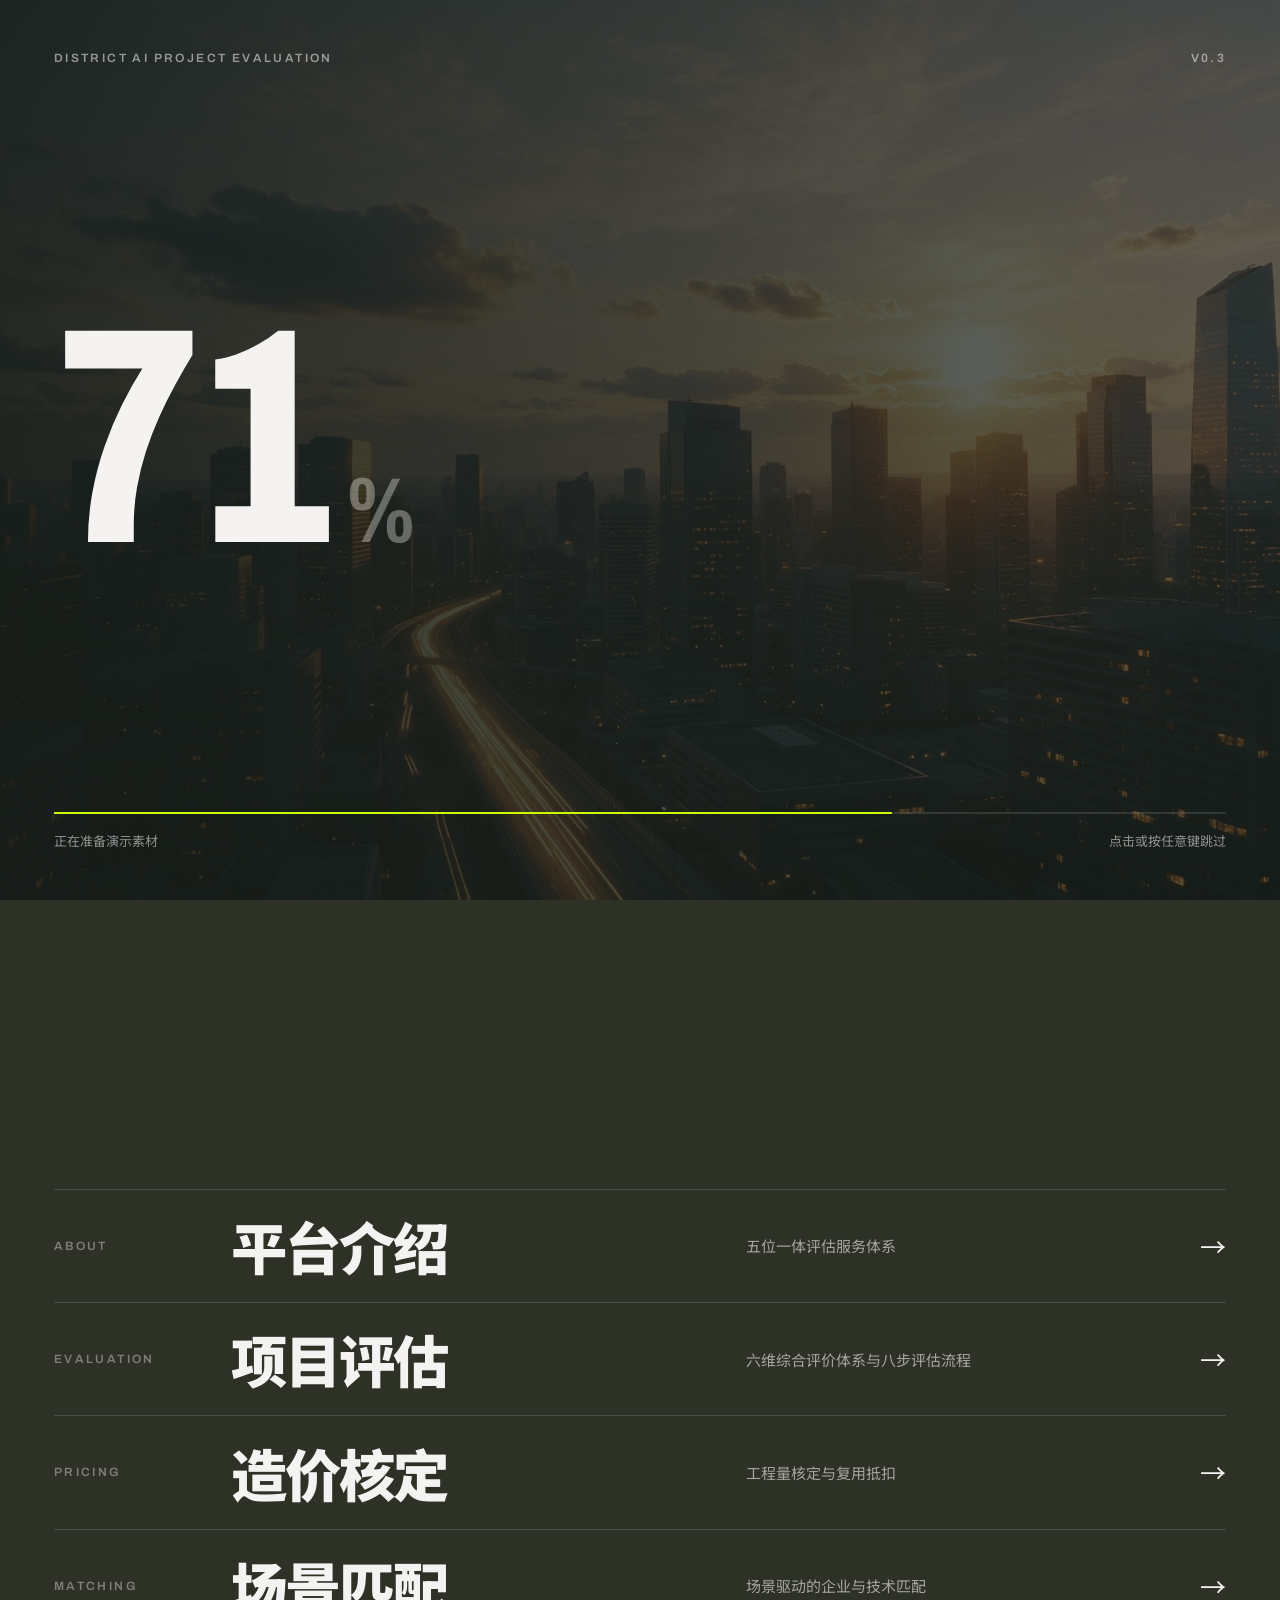
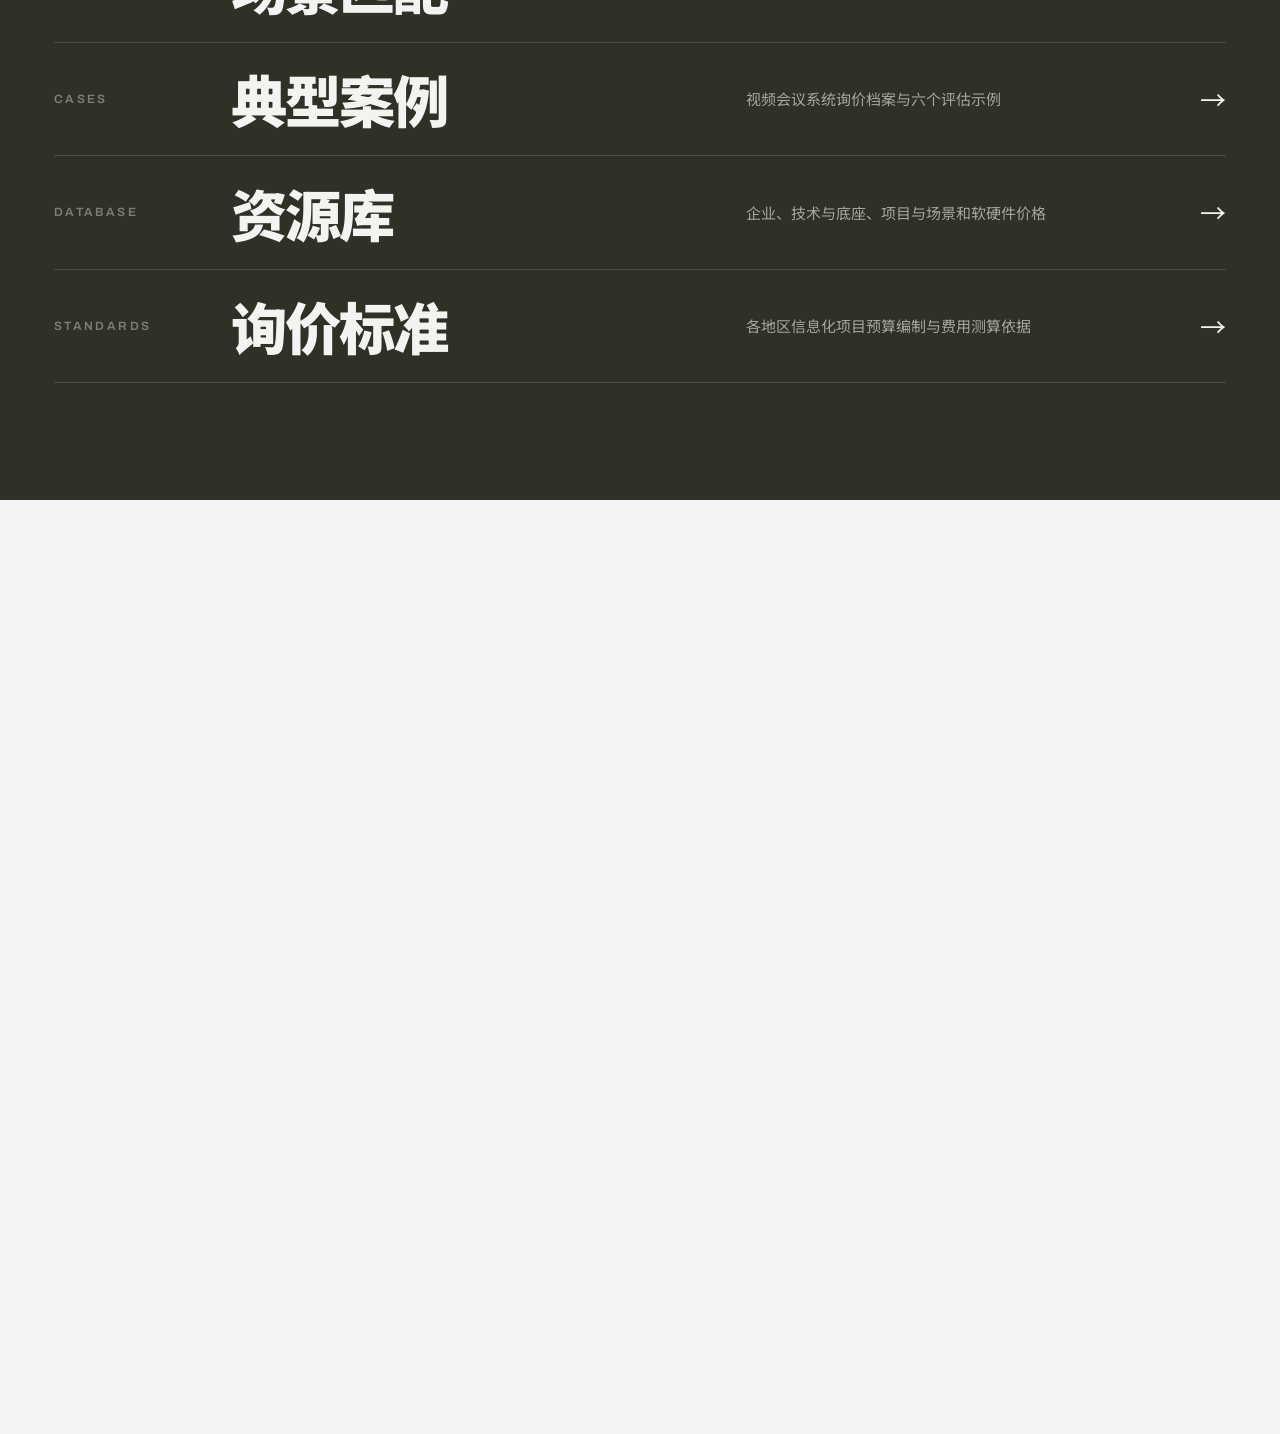
==== commit a7bf6f7d: "合并远程分支：保留八页面拆分架构，将平台介绍/项目评估/造价核定/场景匹配本地修改整合入各独立页面 Co-authored-by: Cursor <cursoragent@cursor.com>" ====
--- a/index.html
+++ b/index.html
@@ -30,7 +30,7 @@
       <a class="hc" href="cases.html">
         <span class="hc-k">最新评估</span>
         <span class="hc-t">政务服务智能问答与材料预审智能体</span>
-        <span class="hc-n">申报 1,400 万元 → 核定 <em>773</em> 万元</span>
+        <span class="hc-n">申报 1,400 万元 → 核定 <em>1,210</em> 万元</span>
         <span class="hc-img ph"><img src="assets/scene-2.jpg" alt=""><span class="hc-arr" aria-hidden="true">↗</span></span>
       </a>
       <a class="btn btn-solid-paper" href="matching.html#desk"><span>项目申报</span><span aria-hidden="true">→</span></a>
--- a/assets/portal.css
+++ b/assets/portal.css
@@ -20,6 +20,7 @@
 .num{font-family:var(--lat);font-variant-numeric:tabular-nums;font-weight:800;font-stretch:72%;letter-spacing:-.02em}
 .en{display:block;font-family:var(--lat);font-size:12px;letter-spacing:.2em;text-transform:uppercase;font-weight:600}
 .sr{position:absolute;width:1px;height:1px;overflow:hidden;clip:rect(0 0 0 0);white-space:nowrap}
+.mono{font-family:var(--lat);font-variant-numeric:tabular-nums}
 
 /* ---------- buttons: one shape, two kinds ---------- */
 .btn{display:inline-flex;align-items:center;justify-content:center;gap:.6em;height:44px;padding:0 22px;border-radius:999px;font-size:15px;font-weight:500;white-space:nowrap;transition:background .35s,color .35s,border-color .35s}
@@ -195,11 +196,35 @@
 .rp-idx{font-size:clamp(64px,7vw,120px);line-height:.9;color:rgba(244,243,241,.16);margin:10px 0 6px}
 .rp-t{font-size:clamp(30px,3vw,48px);font-weight:900;letter-spacing:-.02em;line-height:1.2}
 .rp-d{font-size:clamp(16px,1.2vw,19px);color:rgba(244,243,241,.78);margin-top:16px;max-width:26em;min-height:5.2em}
+/* 节点 hover 提示 */
+.ring-tip{position:absolute;left:50%;bottom:2%;transform:translate(-50%,8px);
+  padding:8px 16px;border-radius:999px;border:1px solid var(--line-d);
+  background:rgba(16,18,14,.94);font-size:13px;line-height:1.4;color:rgba(244,243,241,.82);
+  white-space:nowrap;opacity:0;pointer-events:none;transition:opacity .3s,transform .3s var(--ease);z-index:5}
+.ring-tip.on{opacity:1;transform:translate(-50%,0)}
+/* 锚点评分说明 */
+.rp-anchor{position:relative;margin-top:18px;display:flex;align-items:center;gap:10px;flex-wrap:wrap}
+.rp-q{width:22px;height:22px;flex:0 0 auto;border-radius:50%;border:1px solid rgba(244,243,241,.35);
+  background:transparent;color:rgba(244,243,241,.75);font-size:12px;font-weight:700;cursor:pointer;
+  display:flex;align-items:center;justify-content:center;transition:border-color .25s,color .25s,background .25s}
+.rp-q:hover,.rp-q[aria-expanded="true"]{border-color:var(--lime);color:var(--lime);background:rgba(203,249,2,.1)}
+.rp-anchor-txt{font-size:13px;color:rgba(244,243,241,.55);letter-spacing:.02em}
+.rp-pop{position:absolute;left:0;top:calc(100% + 10px);width:min(340px,100%);z-index:20;
+  padding:14px 16px;border:1px solid var(--line-d);border-left:3px solid var(--lime);
+  background:rgba(16,18,14,.97);opacity:0;visibility:hidden;transform:translateY(-6px);
+  transition:opacity .25s,transform .25s var(--ease),visibility .25s}
+.rp-pop.on{opacity:1;visibility:visible;transform:none}
+.rp-pop b{display:block;font-size:13px;font-weight:700;margin-bottom:6px;color:rgba(244,243,241,.92)}
+.rp-pop p{font-size:12.5px;line-height:1.7;color:rgba(244,243,241,.68)}
+/* 流程节点备注 */
+.rp-note{font-size:12px;color:rgba(244,243,241,.42);margin-top:16px;letter-spacing:.04em}
 .rp-body{transition:opacity .35s,transform .5s var(--ease)}
 .rp-body.swap{opacity:0;transform:translateY(10px)}
 .rp-bar{height:2px;background:var(--line-d);margin-top:30px;max-width:380px}
 .rp-bar i{display:block;height:100%;width:100%;background:var(--lime);transform-origin:left;transform:scaleX(0)}
 .rp-bar i.run{animation:fill 5s linear forwards}
+/* 静态步进指示：标出当前环节在五步中的位置 */
+.rp-bar i.step{transform:scaleX(var(--p,.6));transition:transform .5s var(--ease)}
 @keyframes fill{to{transform:scaleX(1)}}
 .stats{display:grid;grid-template-columns:repeat(4,1fr);border-top:1px solid var(--line-d);margin-top:clamp(72px,11vh,132px)}
 .stat{padding:30px 24px 0 0}
@@ -228,31 +253,252 @@
 .duel-list dt{color:var(--mute)}
 .duel-new .duel-list dt{color:rgba(244,243,241,.5)}
 .dims{display:grid;grid-template-columns:repeat(3,1fr);margin-top:clamp(20px,2.4vw,40px);border-top:1px solid var(--line-l);border-left:1px solid var(--line-l)}
-.dim{position:relative;height:clamp(270px,21vw,320px);border-right:1px solid var(--line-l);border-bottom:1px solid var(--line-l);overflow:hidden;outline-offset:-3px}
-.dim-f,.dim-b{position:absolute;inset:0;padding:clamp(22px,2vw,30px);display:flex;flex-direction:column;justify-content:space-between;transition:transform .9s var(--ease),opacity .6s}
-.dim-b{background:var(--ink);color:var(--paper);transform:translateY(101%)}
+/* 正反两面同处一个网格单元：容器高度自动取两面内容较高者，不留空白 */
+.dim{position:relative;display:grid;grid-template-rows:1fr;overflow:hidden;outline-offset:-3px;
+  border-right:1px solid var(--line-l);border-bottom:1px solid var(--line-l)}
+.dim-f,.dim-b{grid-area:1/1;padding:clamp(22px,2vw,30px);display:flex;flex-direction:column;justify-content:space-between;transition:transform .9s var(--ease),opacity .6s}
+.dim-b{background:var(--ink);color:var(--paper);transform:translateY(101%);align-self:start;height:max-content;min-height:100%}
 .dim:hover .dim-b,.dim:focus-visible .dim-b,.dim.open .dim-b{transform:none}
 .dim:hover .dim-f,.dim:focus-visible .dim-f,.dim.open .dim-f{transform:translateY(-16%);opacity:0}
 .dim-top{display:flex;justify-content:space-between;align-items:baseline;gap:12px}
-.dim-code{font-family:var(--lat);font-weight:700;font-size:14px;color:var(--mute)}
-.dim-name{font-size:clamp(24px,2.1vw,34px);font-weight:900;line-height:1.2;letter-spacing:-.02em}
+.dim-code{font-family:var(--lat);font-weight:700;font-size:15px;color:var(--mute)}
+.dim-name{font-size:clamp(26px,2.3vw,38px);font-weight:900;line-height:1.2;letter-spacing:-.02em}
 .dim-w{display:flex;align-items:baseline;gap:10px}
 .dim-w .num{font-size:clamp(68px,6.2vw,108px);line-height:.85}
 .dim-w small{font-size:14px;color:var(--mute)}
 .dim-bar{height:4px;background:var(--line-l);margin-top:16px}
 .dim-bar i{display:block;height:100%;background:var(--ink);width:0;transition:width 1.4s var(--ease) .3s}
 .dims.in .dim-bar i{width:calc(var(--w) / 24 * 100%)}
-.dim-b{justify-content:flex-start;gap:14px}
+.dim-b{justify-content:flex-start;gap:16px}
 .dim-b .dim-top{align-items:center}
-.dim-b h4{font-size:15px;font-weight:500;color:rgba(244,243,241,.62)}
-.dim-b .dim-top .num{color:var(--lime);font-size:44px;line-height:1}
-.dim-b ul{margin-top:6px}
-.dim-b li{font-size:clamp(15px,1.15vw,17px);padding:9px 0;border-top:1px solid var(--line-d)}
+.dim-b h4{font-size:19px;font-weight:500;color:rgba(244,243,241,.68);line-height:1.35}
+.dim-b .dim-top .num{color:var(--lime);font-size:56px;line-height:1;font-weight:900}
+.dim-b ul{margin-top:4px}
+.dim-note{font-size:15px;line-height:1.55;color:rgba(244,243,241,.5);margin-top:-4px}
+.dim-b li{font-size:clamp(17px,1.32vw,20px);padding:11px 0;border-top:1px solid var(--line-d);line-height:1.4;display:flex;gap:9px;align-items:baseline}
+.dim-b li::before{content:'';width:2px;flex:0 0 auto;align-self:stretch;background:rgba(203,249,2,.45)}
 .veto{display:flex;flex-wrap:wrap;gap:8px 28px;margin-top:28px;font-size:14px;color:var(--mute)}
 .veto b{color:var(--ink);font-weight:700;margin-right:4px}
 @media (max-width:1000px){.eval-grid{grid-template-columns:1fr}.eval-photo{min-height:320px}.duel{flex-direction:column}.duel-side{min-height:300px}.dims{grid-template-columns:repeat(2,1fr)}}
 @media (max-width:620px){.dims{grid-template-columns:1fr}}
 @media (max-width:620px){.pg{display:none}.hero-t{font-size:clamp(32px,9.4vw,46px)}.desk-list{grid-template-columns:1fr}.ring-sec{overflow:hidden}}
+
+/* ---------- 评估作业台 ---------- */
+.ed-launch{display:flex;flex-wrap:wrap;gap:26px 40px;align-items:flex-start;
+  padding:24px 28px;border:1px solid var(--line-l);background:#fff;margin-bottom:24px}
+.ed-launch-l{flex:1 1 340px;display:flex;flex-direction:column;gap:9px;min-width:0}
+.ed-lb{font-size:12.5px;font-weight:800;letter-spacing:.1em;color:var(--mute)}
+.ed-select{font-family:inherit;font-size:16px;padding:10px 14px;border:1px solid var(--line-l);
+  background:#fff;color:var(--ink);cursor:pointer;width:100%}
+.ed-launch-meta{display:flex;flex-wrap:wrap;gap:14px 30px;margin-top:4px}
+.ed-meta-i{display:flex;flex-direction:column;gap:3px}
+.ed-meta-i span{font-size:12.5px;color:var(--mute)}
+.ed-meta-i b{font-size:16px;font-weight:700}
+.ed-meta-i b.num{font-size:18px}
+.ed-meta-i small{font-size:11px;font-weight:400;color:var(--mute)}
+.ed-launch-r{flex:0 0 auto;display:flex;flex-direction:column;gap:10px;align-items:flex-start}
+.ed-run{display:inline-flex;align-items:center;gap:11px;font-family:inherit;font-size:16px;font-weight:700;
+  padding:14px 30px;border:none;background:var(--ink);color:var(--paper);cursor:pointer;
+  transition:background .25s,opacity .25s;position:relative;overflow:hidden}
+.ed-run:hover{background:#000}
+.ed-run.running{background:var(--ink)}
+.ed-run.done{background:var(--lime);color:var(--ink)}
+.ed-run-ico{width:11px;height:12px;flex:0 0 auto;background:currentColor;
+  clip-path:polygon(0 0,100% 50%,0 100%)}
+.ed-run.running .ed-run-ico{animation:edpulse 1s ease-in-out infinite}
+@keyframes edpulse{0%,100%{opacity:.35}50%{opacity:1}}
+.ed-reset{font-family:inherit;font-size:13.5px;padding:7px 16px;border:1px solid var(--line-l);
+  background:transparent;color:var(--mute);cursor:pointer}
+.ed-reset:hover{border-color:var(--ink);color:var(--ink)}
+.ed-run-hint{font-size:13px;color:var(--mute);line-height:1.6;max-width:340px}
+
+/* 进度条 */
+.ed-prog{border:1px solid var(--line-l);background:rgba(244,243,241,.5);padding:20px 24px;margin-bottom:24px}
+.ed-prog-h{display:flex;align-items:center;gap:14px;margin-bottom:16px;flex-wrap:wrap}
+.ed-prog-l{font-size:12.5px;font-weight:800;letter-spacing:.1em;color:var(--mute);flex:0 0 auto}
+.ed-prog-track{flex:1;height:6px;background:var(--line-l);overflow:hidden;min-width:160px;position:relative}
+.ed-prog-track i{display:block;height:100%;background:var(--lime);width:0;
+  transition:width .62s cubic-bezier(.22,.61,.36,1);position:relative}
+.ed-prog-track i::after{content:'';position:absolute;right:0;top:0;bottom:0;width:26px;
+  background:linear-gradient(90deg,rgba(203,249,2,0),rgba(203,249,2,.85));
+  animation:edflow 1.5s ease-in-out infinite}
+@keyframes edflow{0%,100%{opacity:.25}50%{opacity:1}}
+.ed-prog-p{font-size:17.5px;font-weight:800;width:54px;text-align:right;font-variant-numeric:tabular-nums;
+  transition:color .3s}
+.ed-prog-step{font-size:13.5px;color:var(--mute);flex:0 0 auto;min-width:160px;
+  transition:opacity .35s var(--ease)}
+.ed-phases{display:grid;grid-template-columns:repeat(7,1fr);gap:1px;margin:0;padding:0;list-style:none;
+  background:var(--line-l);border:1px solid var(--line-l)}
+.ed-phase{background:#fff;padding:11px 12px;display:flex;flex-direction:column;gap:5px;
+  cursor:pointer;transition:background .4s var(--ease),opacity .4s var(--ease)}
+.ed-phase:hover{background:rgba(244,243,241,.7)}
+.ed-phase-n{font-size:12px;font-weight:800;width:21px;height:21px;border-radius:50%;display:flex;
+  align-items:center;justify-content:center;background:var(--line-l);color:var(--mute);
+  transition:background .4s var(--ease),color .4s var(--ease)}
+.ed-phase-b{display:flex;flex-direction:column;gap:1px}
+.ed-phase-b b{font-size:13.5px;font-weight:700;transition:color .4s var(--ease)}
+.ed-phase-b small{font-size:11.5px;color:var(--mute);transition:color .4s var(--ease)}
+.ed-phase-s{font-size:13px;font-weight:800;font-variant-numeric:tabular-nums;color:var(--lime);
+  transition:color .4s var(--ease);min-height:15px}
+.ed-phase.done .ed-phase-n{background:var(--ink);color:var(--lime)}
+.ed-phase.done .ed-phase-s{color:var(--ink)}
+.ed-phase.now{background:var(--ink)}
+.ed-phase.now .ed-phase-n{background:var(--lime);color:var(--ink)}
+.ed-phase.now .ed-phase-b b{color:var(--paper)}
+.ed-phase.now .ed-phase-b small{color:rgba(244,243,241,.55)}
+.ed-phase.now .ed-phase-s{color:var(--lime)}
+/* 正在推进的阶段：呼吸提示点 */
+.ed-phase.live .ed-phase-n{position:relative}
+.ed-phase.live .ed-phase-n::after{content:"";position:absolute;inset:-3px;border-radius:50%;
+  border:1.5px solid var(--lime);opacity:.9;animation:edLive 1.5s var(--ease) infinite}
+.ed-phase.wait{opacity:.5}
+.ed-phase.wait .ed-phase-s{color:var(--mute)}
+
+/* 分区切换：左导航固定满高 + 右明细独立滚动，不撑长页面 */
+.ed-desk{display:grid;grid-template-columns:minmax(200px,230px) minmax(0,1fr);gap:1px;
+  background:var(--line-l);border:1px solid var(--line-l);margin-bottom:26px;
+  align-items:stretch;height:min(780px,88vh)}
+.ed-nav{background:#fff;display:flex;flex-direction:column;overflow:hidden;min-height:0}
+.ed-nav-i{display:flex;align-items:center;gap:11px;padding:11px 15px;background:#fff;
+  border:none;border-bottom:1px solid var(--line-l);font-family:inherit;text-align:left;
+  cursor:pointer;transition:background .2s;width:100%;flex:0 0 auto}
+.ed-nav-i:last-child{border-bottom:none}
+.ed-nav-i:hover:not(:disabled){background:rgba(244,243,241,.7)}
+.ed-nav-i:disabled{opacity:.42;cursor:not-allowed}
+.ed-nav-code{font-family:var(--lat);font-size:19px;font-weight:800;line-height:1;width:26px;height:26px;flex:0 0 auto;
+  border-radius:50%;display:flex;align-items:center;justify-content:center;
+  background:rgba(244,243,241,.9);color:var(--mute);
+  transition:background .3s var(--ease),color .3s var(--ease)}
+.ed-nav-b{flex:1;display:flex;flex-direction:column;gap:1px;min-width:0}
+.ed-nav-b b{font-size:15px;font-weight:700}
+.ed-nav-b small{font-size:11.5px;color:var(--mute)}
+.ed-nav-s{font-size:15px;font-weight:800;font-variant-numeric:tabular-nums;color:var(--mute)}
+.ed-nav-i.done .ed-nav-code{background:var(--ink);color:var(--lime)}
+.ed-nav-i.done .ed-nav-s{color:var(--ink)}
+.ed-nav-i.done.cur{background:rgba(203,249,2,.14)}
+.ed-nav-i.done.cur .ed-nav-code{background:var(--lime);color:var(--ink)}
+.ed-nav-i.on{background:var(--ink)}
+.ed-nav-i.on .ed-nav-code{background:var(--lime);color:var(--ink)}
+.ed-nav-i.on .ed-nav-b b{color:var(--paper)}
+.ed-nav-i.on .ed-nav-b small{color:rgba(244,243,241,.55)}
+.ed-nav-i.on .ed-nav-s{color:var(--lime)}
+/* 正在推进的阶段：呼吸提示点，点它可恢复自动跟随 */
+.ed-nav-i.live .ed-nav-code{position:relative}
+.ed-nav-i.live .ed-nav-code::after{content:"";position:absolute;inset:-3px;border-radius:50%;
+  border:1.5px solid var(--lime);opacity:.9;animation:edLive 1.5s var(--ease) infinite}
+@keyframes edLive{0%{transform:scale(.9);opacity:.85}70%{transform:scale(1.22);opacity:0}100%{opacity:0}}
+
+.ed-pane{background:#fff;display:flex;flex-direction:column;overflow:hidden;min-height:0}
+.ed-pane-h{display:flex;align-items:center;gap:16px;padding:16px 22px 13px;flex-wrap:wrap;
+  border-bottom:1px solid var(--line-l);flex:0 0 auto}
+.ed-pane-t{display:flex;align-items:center;gap:15px;flex:1;min-width:0}
+.ed-pane-code{font-family:var(--lat);font-size:34px;font-weight:800;line-height:1;width:44px;flex:0 0 auto;
+  color:var(--ink);border-bottom:3px solid var(--lime);padding-bottom:4px}
+.ed-pane-t h3{font-size:19.5px;font-weight:800;letter-spacing:-.01em}
+.ed-pane-t p{font-size:13.5px;color:var(--mute);margin-top:3px}
+.ed-pane-s{display:flex;align-items:baseline;gap:9px;flex:0 0 auto}
+.ed-pane-s .num{font-size:33px;font-weight:800;font-variant-numeric:tabular-nums;line-height:1}
+.ed-pane-s small{font-size:12.5px;color:var(--mute)}
+.ed-pane-g{font-size:12.5px;font-weight:800;padding:3px 10px;border-radius:3px;background:rgba(244,243,241,.8);color:var(--mute)}
+.ed-pane-g.g-a,.ed-pane-g.g-b{background:var(--lime);color:var(--ink)}
+.ed-pane-g.g-e{background:rgba(200,90,60,.16);color:#b4622a}
+.ed-pane-s .num.pend{color:rgba(244,243,241,.3);font-size:24px;letter-spacing:.06em}
+.ed-pane-pend{font-size:12.5px;color:var(--mute)}
+.ed-item-pending{font-size:12.5px;color:var(--mute);padding:4px 0 2px}
+.ed-final-pending{display:flex;align-items:center;gap:14px;padding:26px 4px}
+.ed-final-pending p{font-size:14px;color:var(--mute);line-height:1.6}
+.ed-fp-ico{width:22px;height:22px;flex:0 0 auto;border:2px solid var(--line-l);border-top-color:var(--lime);
+  border-radius:50%;animation:edspin .9s linear infinite}
+@keyframes edspin{to{transform:rotate(360deg)}}
+.ed-pane-b{padding:4px 22px 18px;flex:1;min-height:0;overflow-y:auto;
+  scroll-behavior:smooth;overscroll-behavior:auto}
+.ed-pane-b::-webkit-scrollbar{width:6px}
+.ed-pane-b::-webkit-scrollbar-track{background:rgba(244,243,241,.5)}
+.ed-pane-b::-webkit-scrollbar-thumb{background:rgba(244,243,241,.95);border:1px solid var(--line-l)}
+
+/* 指标项：逐步显现 */
+.ed-item{opacity:0;transform:translateY(10px);transition:opacity .4s var(--ease),transform .4s var(--ease);
+  padding:14px 0 13px;border-bottom:1px solid var(--line-l);visibility:hidden}
+.ed-item:last-child{border-bottom:none}
+.ed-item.show{opacity:1;transform:none;visibility:visible;transition-delay:var(--d,0s)}
+.ed-item-h{display:flex;align-items:baseline;gap:9px;flex-wrap:wrap;margin-bottom:7px}
+.ed-item-c{font-size:12.5px;font-weight:800;padding:2px 7px;border-radius:3px;background:var(--ink);color:var(--paper)}
+.ed-item-n{font-size:16px;font-weight:600}
+.ed-item-w{font-size:12.5px;color:var(--mute)}
+.ed-item-a{font-size:12px;font-weight:700;padding:2px 8px;border-radius:3px;
+  background:rgba(244,243,241,.9);color:var(--mute)}
+.ed-item-a.a5{background:rgba(203,249,2,.3);color:#4a6000}
+.ed-item-a.a1{background:rgba(200,90,60,.14);color:#b4622a}
+.ed-item-s{margin-left:auto;font-size:26px;font-weight:800;font-variant-numeric:tabular-nums;line-height:1}
+.ed-item-s.zero{color:#b4622a}
+.ed-item-basis{display:flex;gap:9px;align-items:flex-start;margin-bottom:8px}
+.ed-basis-l{flex:0 0 auto;font-size:11.5px;font-weight:800;letter-spacing:.08em;color:var(--mute);padding-top:2px}
+.ed-item-basis p{font-size:13.5px;line-height:1.65;color:var(--ink)}
+.ed-item-subs{margin-bottom:8px}
+.ed-sub-list{display:flex;flex-wrap:wrap;gap:4px 7px}
+.ed-sub-i{display:inline-flex;align-items:center;gap:5px;font-size:12px;padding:3px 9px;
+  border:1px solid var(--line-l);color:var(--mute);background:rgba(244,243,241,.4)}
+.ed-sub-i i{font-style:normal;font-size:10px;opacity:.55}
+.ed-sub-i.ok{border-color:rgba(203,249,2,.55);background:rgba(203,249,2,.14);color:var(--ink)}
+.ed-sub-i.ok i{opacity:1;color:#4a6000}
+.ed-item-foot{display:flex;flex-wrap:wrap;align-items:center;gap:6px 12px;padding-top:7px;border-top:1px dashed var(--line-l)}
+.ed-ev-tag{font-size:11.5px;font-weight:700;padding:2px 8px;border-radius:3px;white-space:nowrap}
+.ed-ev-tag.l4{background:rgba(203,249,2,.28);color:#4a6000}
+.ed-ev-tag.l3{background:rgba(244,243,241,.9);color:var(--mute)}
+.ed-ev-tag.l2{background:rgba(0,90,160,.1);color:#005a9e}
+.ed-ev-tag.l1{background:rgba(200,90,60,.14);color:#b4622a}
+.ed-ev-desc{font-size:12.5px;color:var(--mute);flex:1 1 100%;line-height:1.55}
+.ed-veto-tag{font-size:11.5px;font-weight:700;color:#b4622a;border:1px solid rgba(180,98,42,.4);padding:1px 7px;border-radius:3px}
+
+/* 汇总面板 */
+.ed-final{padding:4px 0 0}
+.ed-final-main{display:flex;align-items:baseline;gap:14px;flex-wrap:wrap;padding:18px 22px;
+  background:var(--ink);color:var(--paper);margin-bottom:18px}
+.ed-final-l{font-size:12.5px;font-weight:700;letter-spacing:.1em;color:rgba(244,243,241,.55)}
+.ed-final-n{font-size:clamp(44px,4.4vw,64px);line-height:.95;font-weight:900;font-variant-numeric:tabular-nums}
+.ed-final-band{font-size:13.5px;color:rgba(244,243,241,.6)}
+.ed-final-side{display:grid;grid-template-columns:repeat(5,1fr);gap:1px;background:var(--line-l);
+  border:1px solid var(--line-l);margin-bottom:20px}
+.ed-final-i{background:#fff;padding:13px 15px;display:flex;flex-direction:column;gap:4px}
+.ed-final-i span{font-size:12.5px;color:var(--mute)}
+.ed-final-i b{font-size:17.5px;font-weight:800;font-variant-numeric:tabular-nums}
+.ed-final-dims{display:flex;flex-direction:column;gap:8px;margin-bottom:20px}
+.ed-fd{display:flex;align-items:center;gap:10px;font-size:14px}
+.ed-fd .mono{font-weight:800;font-size:12px;width:15px;flex:0 0 auto}
+.ed-fd span:nth-child(2){width:88px;flex:0 0 auto;color:var(--mute);font-size:13.5px}
+.ed-fd-bar{flex:1;height:5px;background:var(--line-l)}
+.ed-fd-bar i{display:block;height:100%;background:var(--ink);transition:width .8s var(--ease)}
+.ed-fd .num{width:40px;text-align:right;font-weight:800;font-variant-numeric:tabular-nums}
+.ed-final-worst h5{font-size:13px;font-weight:800;letter-spacing:.08em;color:var(--mute);margin-bottom:8px}
+.ed-final-worst ul{margin:0;padding-left:18px}
+.ed-final-worst li{font-size:14.5px;line-height:1.65;margin-bottom:7px}
+.ed-fw-d{display:block;font-size:13px;color:var(--mute);line-height:1.55;margin-top:1px}
+.ed-final-note{font-size:13px;color:var(--mute);line-height:1.65;padding-top:12px;border-top:1px dashed var(--line-l)}
+
+/* 公式与依据 */
+.ed-notes{display:grid;grid-template-columns:minmax(0,1.7fr) minmax(260px,.9fr);gap:24px;align-items:start}
+.ed-formula{margin:0;padding:20px 24px;border-left:3px solid var(--lime);
+  background:rgba(244,243,241,.72);display:flex;flex-direction:column;gap:10px}
+.ed-formula .fx-row{display:flex;flex-wrap:wrap;align-items:baseline;gap:12px}
+.ed-formula .fx-label{flex:0 0 auto;font-size:12.5px;font-weight:800;letter-spacing:.1em;
+  color:var(--mute);border:1px solid var(--line-l);padding:2px 9px;border-radius:3px}
+.ed-formula .fx{font-size:15.5px;line-height:1.62;color:var(--ink)}
+.ed-veto-box{border:1px solid var(--line-l);padding:18px 20px;background:#fff}
+.ed-veto-box h4{font-size:13px;font-weight:800;letter-spacing:.1em;color:var(--mute);margin-bottom:11px}
+.ed-veto-box p{font-size:12.5px;color:var(--mute);line-height:1.6;margin-bottom:11px}
+.ed-veto{display:flex;align-items:center;gap:8px;font-size:13px;padding:6px 0;border-top:1px dashed var(--line-l)}
+.ed-vc{font-family:var(--lat);font-weight:800;font-size:12.5px}
+.ed-vres{margin-left:auto;font-size:12px;font-weight:700;color:#0f7a47}
+.ed-veto.bad .ed-vres{color:#b4622a}
+
+@media (max-width:1100px){.ed-phases{grid-template-columns:repeat(4,1fr)}.ed-notes{grid-template-columns:1fr}
+  .ed-final-side{grid-template-columns:repeat(3,1fr)}}
+@media (max-width:860px){.ed-desk{grid-template-columns:1fr}.ed-nav{flex-direction:row;overflow-x:auto}
+  .ed-nav-i{border-bottom:none;border-right:1px solid var(--line-l);flex:0 0 auto;min-width:150px}
+  .ed-nav-i:last-child{border-right:none}}
+@media (max-width:620px){.ed-phases{grid-template-columns:repeat(2,1fr)}.ed-final-side{grid-template-columns:1fr}
+  .ed-pane-h{padding:16px 18px 14px}.ed-pane-b{padding:4px 18px 16px}.ed-pane-code{width:36px;font-size:26px}
+  .ed-launch{padding:18px 20px}.ed-run{width:100%;justify-content:center}.ed-launch-r{width:100%}}
 
 /* ---------- pricing ---------- */
 .formula{display:flex;flex-wrap:wrap;align-items:center;gap:12px 14px;font-size:clamp(17px,1.5vw,24px);font-weight:700;padding:24px 0;border-top:1px solid var(--line-d);border-bottom:1px solid var(--line-d);margin-bottom:clamp(44px,6vh,76px)}
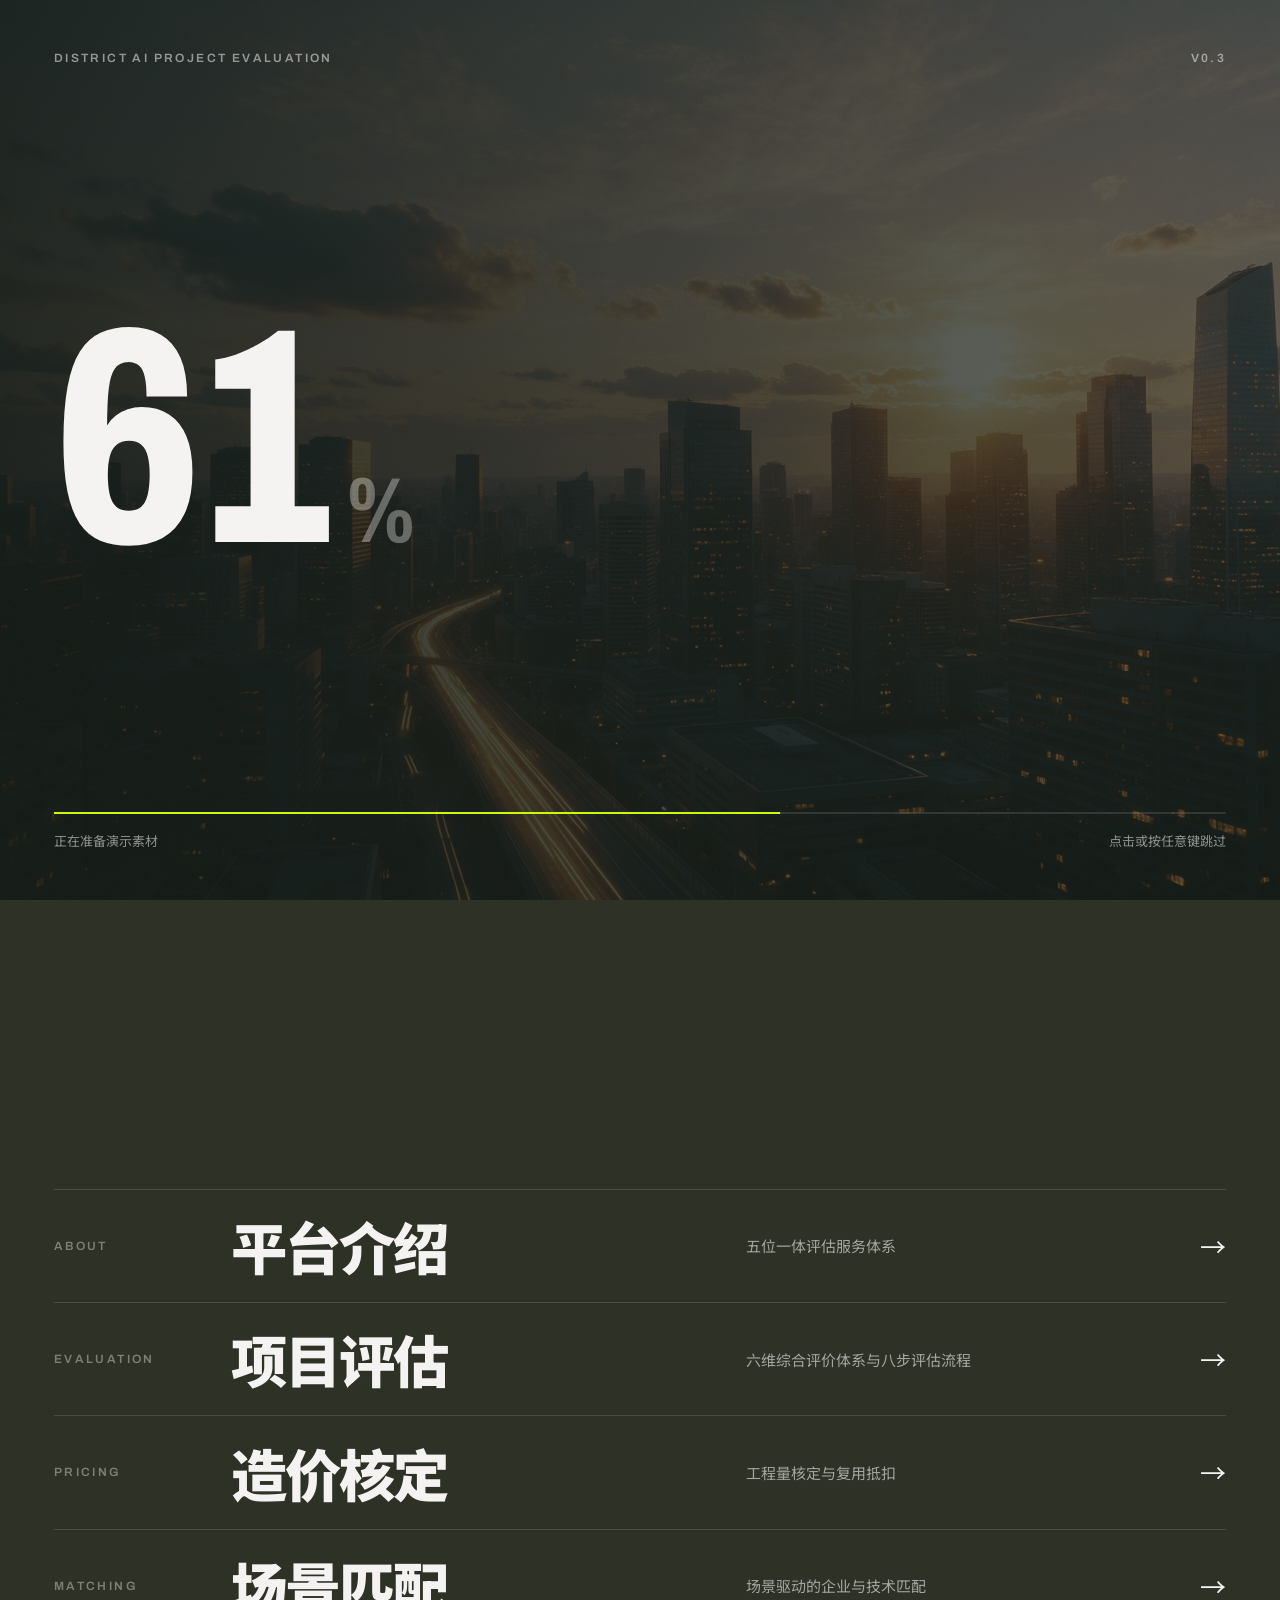
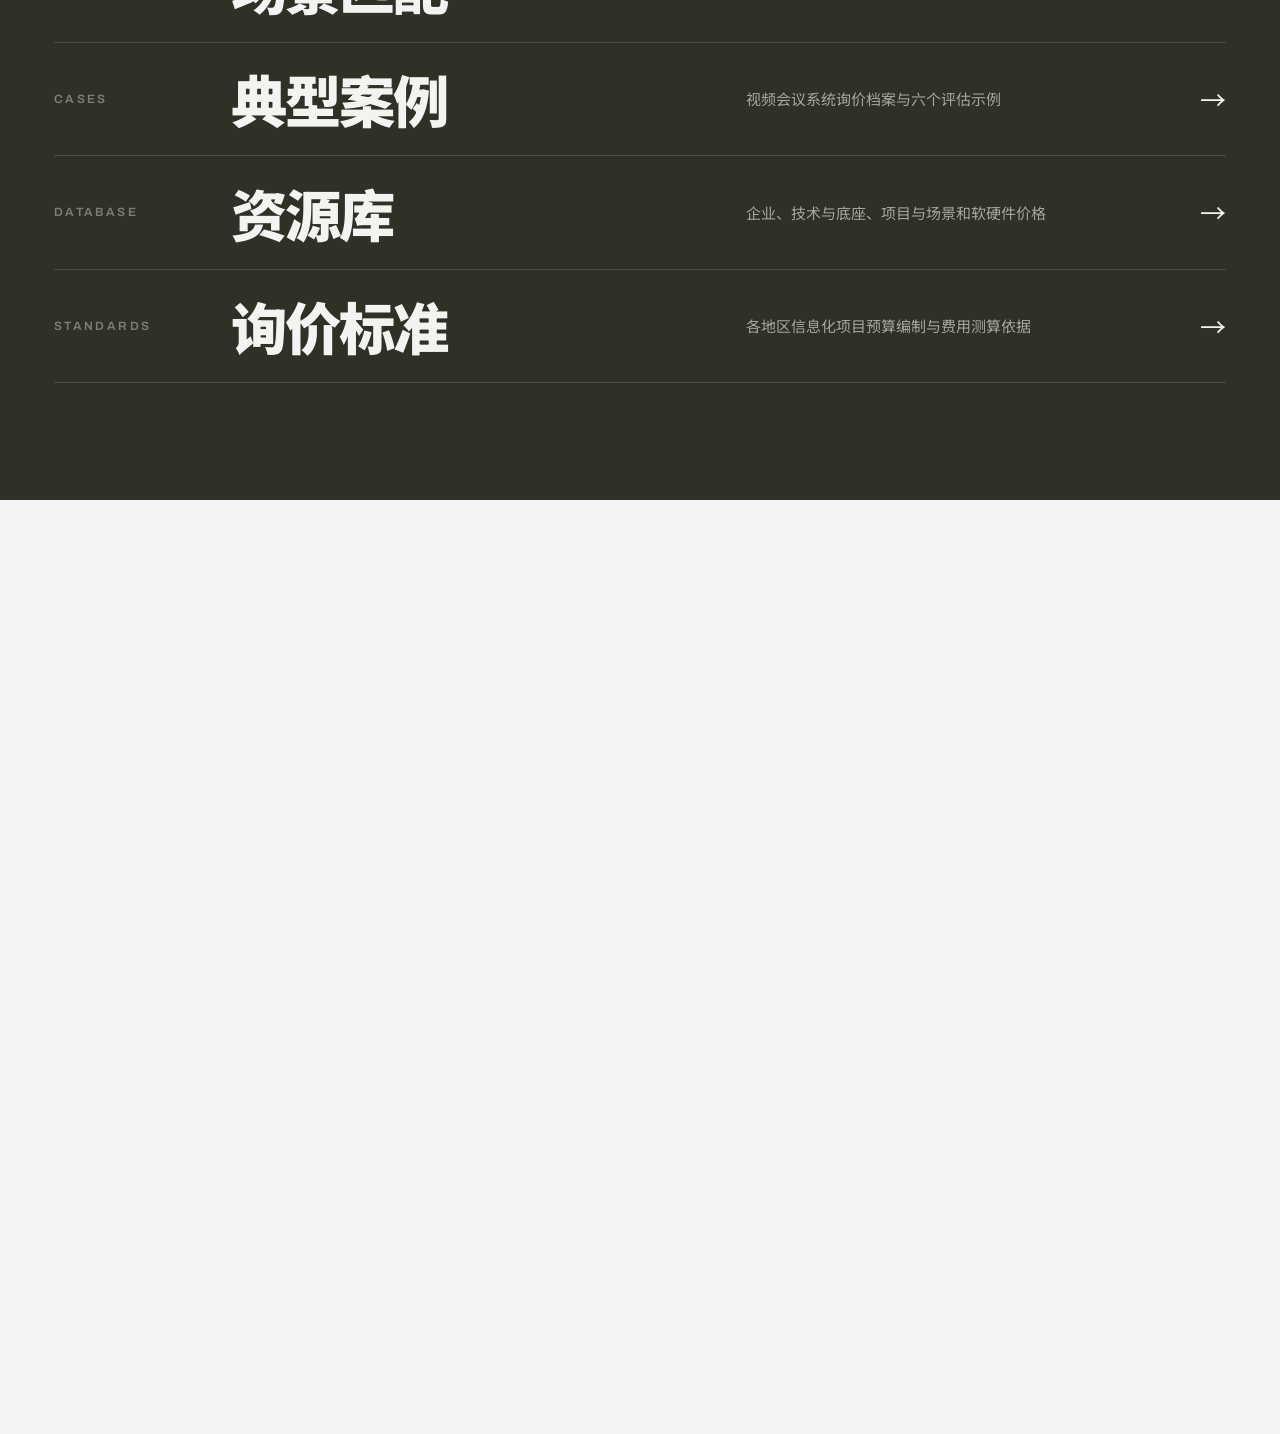
==== commit fe3f4aa5: "视频会议询价档案布局优化" ====
--- a/index.html
+++ b/index.html
@@ -53,7 +53,6 @@
     <div class="wrap">
       <div class="sh">
         <div><span class="en rv">News</span><h2 class="h2 rl"><span class="ln"><span>政策与动态</span></span></h2></div>
-        <p class="rv" style="--d:.1s">以下为版式占位内容，上线前替换为真实动态与政策文件。</p>
       </div>
       <div class="news" id="newsGrid"></div>
     </div>
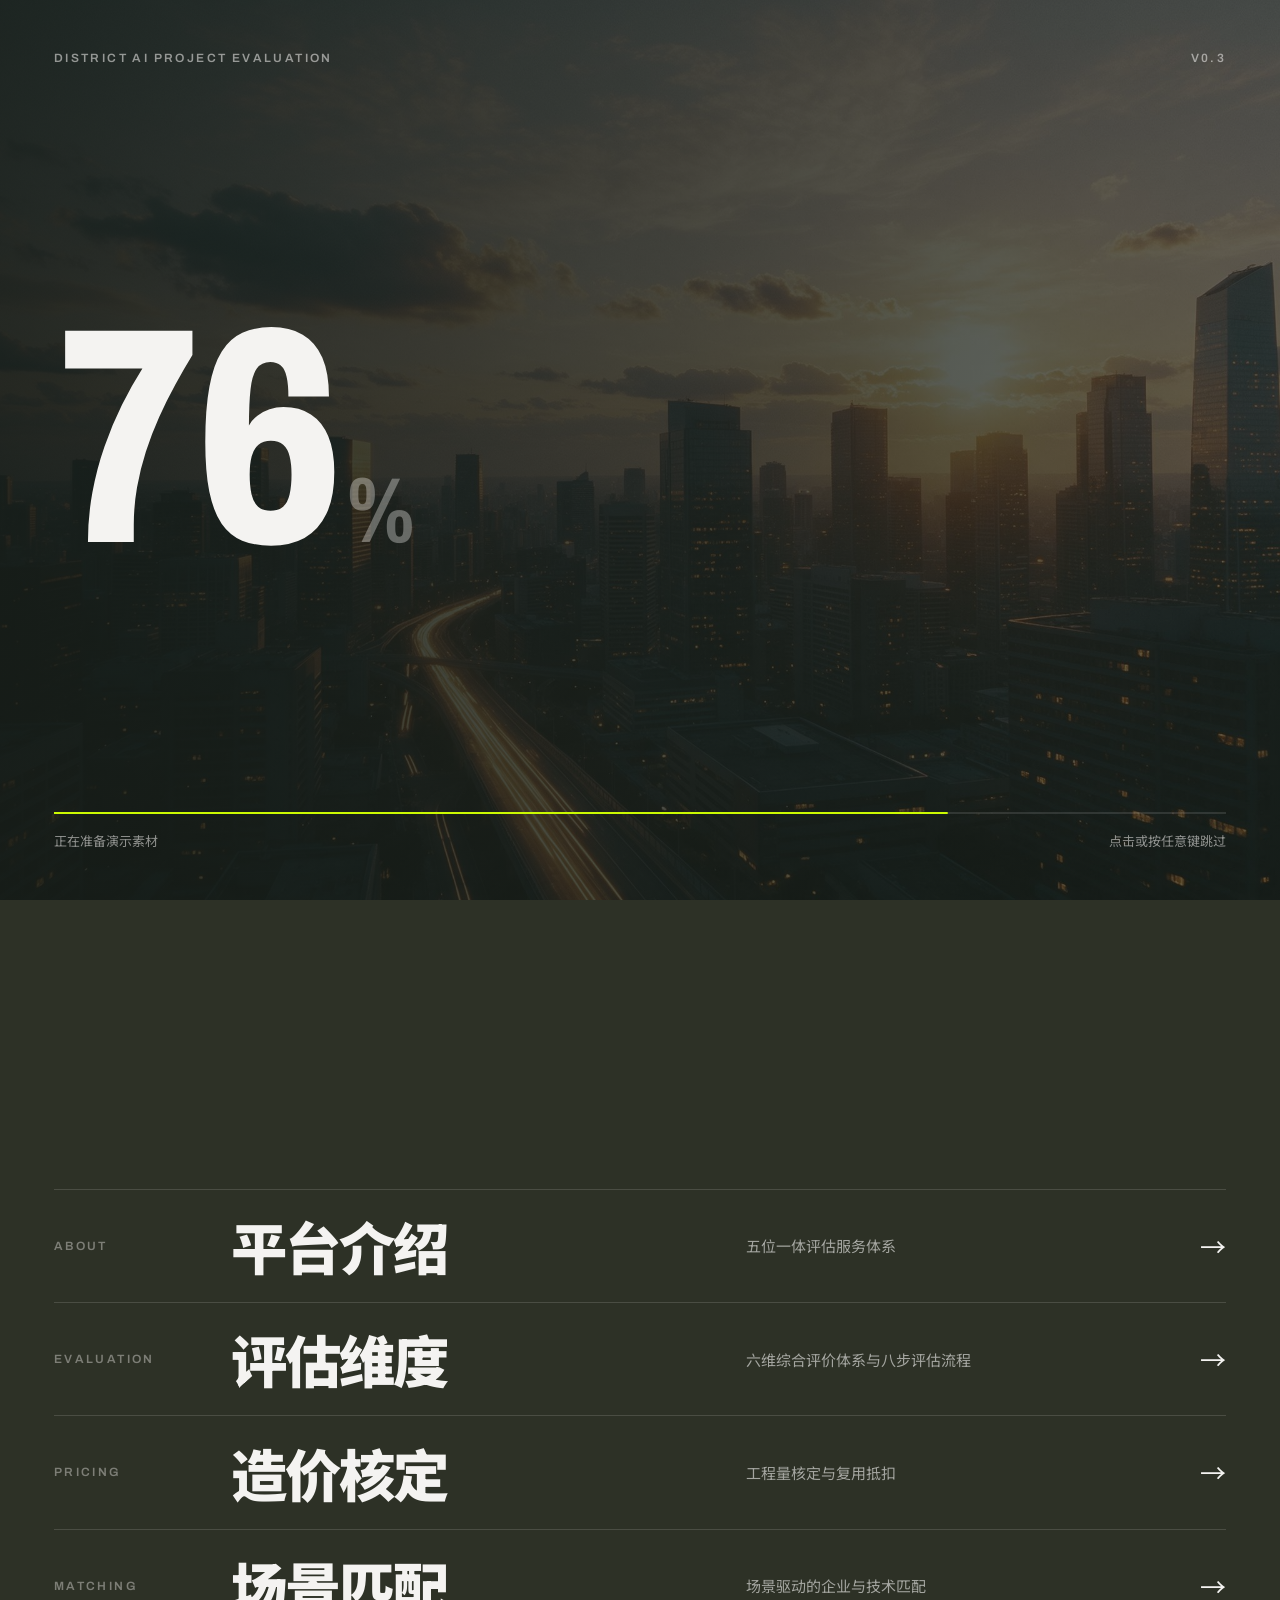
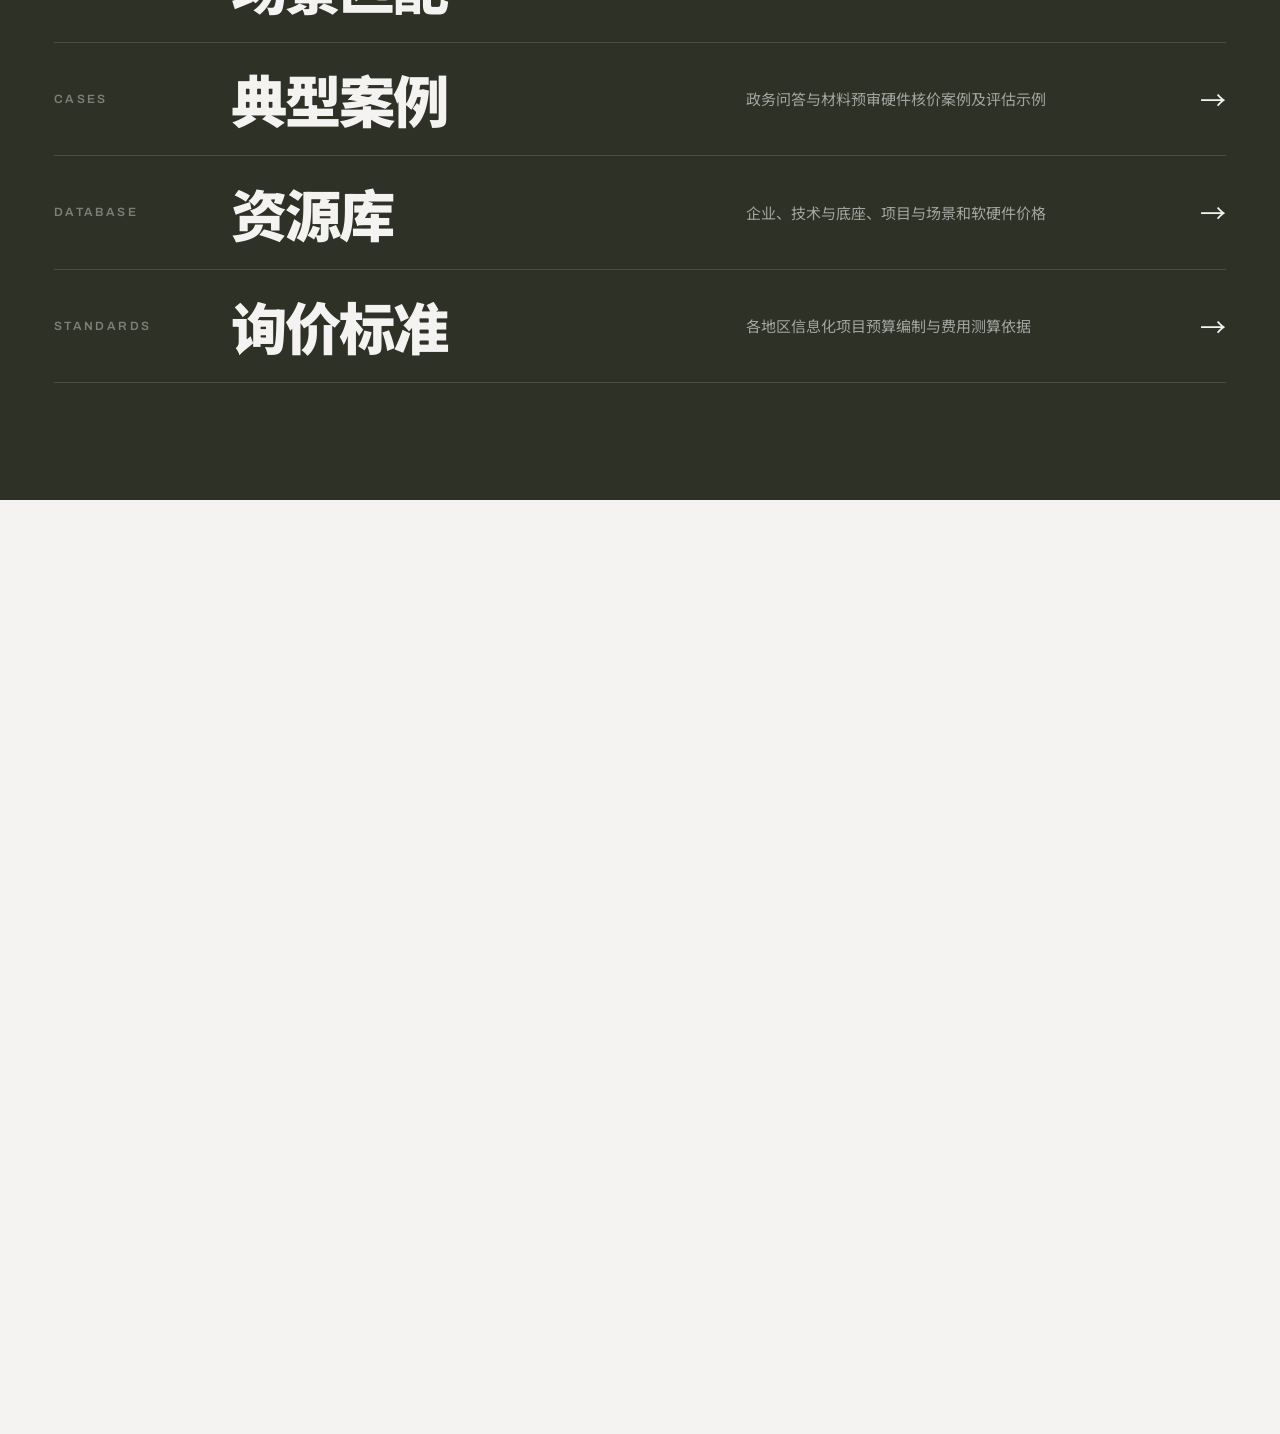
==== commit 1c3c6b0e: "将平台品牌更新为京西智评，并调整首页与副标题文案。 Co-authored-by: Cursor <cursoragent@cursor.com>" ====
--- a/index.html
+++ b/index.html
@@ -3,9 +3,9 @@
 <head>
 <meta charset="utf-8">
 <meta name="viewport" content="width=device-width, initial-scale=1, viewport-fit=cover">
-<title>首页 · 人工智能项目评估平台</title>
+<title>首页 · 京西智评</title>
 <link rel="icon" type="image/svg+xml" href="assets/favicon.svg">
-<meta name="description" content="专注AI项目立项评估、造价核定与企业匹配。">
+<meta name="description" content="信息化项目评估平台。">
 <!-- 网络字体异步加载：内网打不开时自动回退到系统字体，不会卡住页面 -->
 <link rel="stylesheet" media="print" onload="this.media='all'"
       href="https://fonts.googleapis.com/css2?family=Archivo:wdth,wght@62..125,400..900&family=Noto+Sans+SC:wght@400;500;700;900&display=swap">
@@ -23,7 +23,7 @@
     <div class="hero-shade"></div>
     <div class="hero-in">
       <span class="en rv">District AI Project Evaluation</span>
-      <h1 class="hero-t"><span class="ln"><span>让每一笔 AI 投入，</span></span><span class="ln"><span>都<em>有据可依</em>。</span></span></h1>
+      <h1 class="hero-t"><span class="ln"><span>让每一笔信息化投入，</span></span><span class="ln"><span>都<em>有据可依</em>。</span></span></h1>
       <p class="hero-p rv">在立项前回答该花多少钱、该由谁来做。</p>
     </div>
     <div class="hero-side rv">
--- a/assets/portal.css
+++ b/assets/portal.css
@@ -67,11 +67,6 @@
 /* ---------- header ---------- */
 .top{position:fixed;left:0;right:0;top:0;z-index:50;transition:background .5s}
 .top.solid{background:rgba(30,33,26,.94);backdrop-filter:blur(14px);-webkit-backdrop-filter:blur(14px)}
-.ticker{height:30px;overflow:hidden;border-bottom:1px solid var(--line-d);font-size:12px;color:rgba(244,243,241,.62);transition:height .45s var(--ease),opacity .45s}
-.top.solid .ticker{height:0;opacity:0;border-bottom-color:transparent}
-.ticker-track{display:flex;width:max-content;line-height:30px;animation:marq 48s linear infinite}
-.ticker-track span{padding-right:72px}
-@keyframes marq{to{transform:translateX(-50%)}}
 .hd{
   height:var(--hd);padding-inline:clamp(20px,3.5vw,72px);
   display:grid;grid-template-columns:auto 1fr auto;align-items:center;column-gap:clamp(18px,2vw,40px)
@@ -226,11 +221,12 @@
 /* 静态步进指示：标出当前环节在五步中的位置 */
 .rp-bar i.step{transform:scaleX(var(--p,.6));transition:transform .5s var(--ease)}
 @keyframes fill{to{transform:scaleX(1)}}
-.stats{display:grid;grid-template-columns:repeat(4,1fr);border-top:1px solid var(--line-d);margin-top:clamp(72px,11vh,132px)}
-.stat{padding:30px 24px 0 0}
+.stats{display:grid;grid-template-columns:repeat(3,minmax(0,1fr));border-top:1px solid var(--line-d);margin-top:clamp(72px,11vh,132px)}
+.stat{padding:30px 12px 0;text-align:center}
 .stat .num{font-size:clamp(60px,6.8vw,120px);line-height:.95;display:block}
 .stat p{font-size:15px;color:rgba(244,243,241,.7);margin-top:12px}
-@media (max-width:1000px){.ring-grid{grid-template-columns:1fr}.stats{grid-template-columns:repeat(2,1fr)}.node{font-size:13px;padding:6px 12px 6px 7px}}
+@media (max-width:1000px){.ring-grid{grid-template-columns:1fr}.node{font-size:13px;padding:6px 12px 6px 7px}}
+@media (max-width:600px){.stats{grid-template-columns:1fr}}
 
 /* ---------- evaluation ---------- */
 .eval-grid{display:grid;grid-template-columns:minmax(0,1fr) minmax(0,2fr);gap:clamp(20px,2.4vw,40px)}
@@ -430,7 +426,14 @@
 .ed-item-a.a5{background:rgba(203,249,2,.3);color:#4a6000}
 .ed-item-a.a1{background:rgba(200,90,60,.14);color:#b4622a}
 .ed-item-s{margin-left:auto;font-size:26px;font-weight:800;font-variant-numeric:tabular-nums;line-height:1}
-.ed-item-s.zero{color:#b4622a}
+.ed-item-s.zero{color:#a8332a}
+/* 分数数字按 A—E 档着色（仅改数字颜色） */
+.ed-item-s.g-a,.ed-pane-s .num.g-a,.ed-nav-i .ed-nav-s.g-a,.ed-phase .ed-phase-s.g-a,.ed-fd .num.g-a,.ed-grade-legend .g-a{color:#3f6b00}
+.ed-item-s.g-b,.ed-pane-s .num.g-b,.ed-nav-i .ed-nav-s.g-b,.ed-phase .ed-phase-s.g-b,.ed-fd .num.g-b,.ed-grade-legend .g-b{color:#0d6b5c}
+.ed-item-s.g-c,.ed-pane-s .num.g-c,.ed-nav-i .ed-nav-s.g-c,.ed-phase .ed-phase-s.g-c,.ed-fd .num.g-c,.ed-grade-legend .g-c{color:#9a6b00}
+.ed-item-s.g-d,.ed-pane-s .num.g-d,.ed-nav-i .ed-nav-s.g-d,.ed-phase .ed-phase-s.g-d,.ed-fd .num.g-d,.ed-grade-legend .g-d{color:#b4622a}
+.ed-item-s.g-e,.ed-pane-s .num.g-e,.ed-nav-i .ed-nav-s.g-e,.ed-phase .ed-phase-s.g-e,.ed-fd .num.g-e,.ed-grade-legend .g-e{color:#a8332a}
+.ed-grade-legend .sep{color:var(--mute);margin:0 .35em;font-weight:500}
 .ed-item-basis{display:flex;gap:9px;align-items:flex-start;margin-bottom:8px}
 .ed-basis-l{flex:0 0 auto;font-size:11.5px;font-weight:800;letter-spacing:.08em;color:var(--mute);padding-top:2px}
 .ed-item-basis p{font-size:13.5px;line-height:1.65;color:var(--ink)}
@@ -476,31 +479,56 @@
 .ed-final-note{font-size:13px;color:var(--mute);line-height:1.65;padding-top:12px;border-top:1px dashed var(--line-l)}
 
 /* 公式与依据 */
-.ed-notes{display:grid;grid-template-columns:minmax(0,1.7fr) minmax(260px,.9fr);gap:24px;align-items:start}
+.ed-notes{display:grid;grid-template-columns:minmax(0,1fr);gap:20px;align-items:start}
 .ed-formula{margin:0;padding:20px 24px;border-left:3px solid var(--lime);
   background:rgba(244,243,241,.72);display:flex;flex-direction:column;gap:10px}
 .ed-formula .fx-row{display:flex;flex-wrap:wrap;align-items:baseline;gap:12px}
 .ed-formula .fx-label{flex:0 0 auto;font-size:12.5px;font-weight:800;letter-spacing:.1em;
   color:var(--mute);border:1px solid var(--line-l);padding:2px 9px;border-radius:3px}
 .ed-formula .fx{font-size:15.5px;line-height:1.62;color:var(--ink)}
-.ed-veto-box{border:1px solid var(--line-l);padding:18px 20px;background:#fff}
-.ed-veto-box h4{font-size:13px;font-weight:800;letter-spacing:.1em;color:var(--mute);margin-bottom:11px}
-.ed-veto-box p{font-size:12.5px;color:var(--mute);line-height:1.6;margin-bottom:11px}
-.ed-veto{display:flex;align-items:center;gap:8px;font-size:13px;padding:6px 0;border-top:1px dashed var(--line-l)}
-.ed-vc{font-family:var(--lat);font-weight:800;font-size:12.5px}
-.ed-vres{margin-left:auto;font-size:12px;font-weight:700;color:#0f7a47}
+.ed-veto-box{border:1px solid var(--line-l);padding:18px 20px;background:#fff;margin-bottom:24px}
+.ed-veto-h{display:flex;align-items:baseline;flex-wrap:wrap;gap:12px;margin-bottom:14px}
+.ed-veto-box h4{font-size:13px;font-weight:800;letter-spacing:.1em;color:var(--mute);margin:0}
+.ed-veto-box p{font-size:12.5px;color:var(--mute);line-height:1.6;margin:0}
+.ed-veto-grid{display:grid;grid-template-columns:repeat(4,minmax(0,1fr));gap:12px;font-size:13px}
+.ed-veto>div.ed-veto{display:flex;flex-direction:column;gap:8px;
+  border:1px solid var(--line-l);border-left:3px solid #0f7a47;padding:13px 15px;background:rgba(244,243,241,.5)}
+.ed-veto>div.ed-veto.bad{border-left-color:#b4622a;background:rgba(180,98,42,.05)}
+.ed-veto ul{margin:0;padding-left:20px;list-style:disc;font-size:12px;color:var(--mute);line-height:1.5}
+.ed-veto ul li{margin:3px 0}
+.ed-veto-top{display:flex;align-items:center;gap:10px}
+.ed-vc{font-family:var(--lat);font-weight:800;font-size:12.5px;flex:0 0 auto;line-height:1.5}
+.ed-vt{display:flex;flex-direction:column;gap:3px;font-weight:600;line-height:1.5}
+.ed-vt em{font-style:normal;font-size:11.5px;font-weight:400;color:var(--mute);letter-spacing:.01em}
+.ed-vres{margin-left:auto;flex:0 0 auto;font-size:12px;font-weight:700;color:#0f7a47;white-space:nowrap}
 .ed-veto.bad .ed-vres{color:#b4622a}
+.ed-veto-note{font-size:11.5px;color:var(--mute);line-height:1.55;padding:0;margin-top:auto}
+.ed-veto.bad .ed-veto-note{color:#b4622a}
 
 @media (max-width:1100px){.ed-phases{grid-template-columns:repeat(4,1fr)}.ed-notes{grid-template-columns:1fr}
+  .ed-veto-grid{grid-template-columns:repeat(2,minmax(0,1fr))}
   .ed-final-side{grid-template-columns:repeat(3,1fr)}}
 @media (max-width:860px){.ed-desk{grid-template-columns:1fr}.ed-nav{flex-direction:row;overflow-x:auto}
   .ed-nav-i{border-bottom:none;border-right:1px solid var(--line-l);flex:0 0 auto;min-width:150px}
   .ed-nav-i:last-child{border-right:none}}
 @media (max-width:620px){.ed-phases{grid-template-columns:repeat(2,1fr)}.ed-final-side{grid-template-columns:1fr}
+  .ed-veto-grid{grid-template-columns:1fr}
   .ed-pane-h{padding:16px 18px 14px}.ed-pane-b{padding:4px 18px 16px}.ed-pane-code{width:36px;font-size:26px}
   .ed-launch{padding:18px 20px}.ed-run{width:100%;justify-content:center}.ed-launch-r{width:100%}}
 
 /* ---------- pricing ---------- */
+.price-pick{margin:0 0 clamp(36px,5vh,64px)}
+.sec.dark .formula{margin-bottom:22px}
+.price-pick-main{display:flex;flex-direction:column;gap:8px;max-width:640px}
+.price-lb{font-size:12.5px;font-weight:800;letter-spacing:.1em;color:rgba(244,243,241,.55)}
+.price-select{font-family:inherit;font-size:16px;padding:11px 14px;width:100%;
+  border:1px solid rgba(244,243,241,.28);border-radius:2px;
+  background:rgba(244,243,241,.06);color:var(--paper);cursor:pointer;
+  appearance:none;-webkit-appearance:none;
+  background-image:url("data:image/svg+xml,%3Csvg xmlns='http://www.w3.org/2000/svg' width='12' height='8' viewBox='0 0 12 8'%3E%3Cpath fill='%23CBF902' d='M1 1l5 5 5-5'/%3E%3C/svg%3E");
+  background-repeat:no-repeat;background-position:right 14px center;padding-right:40px}
+.price-select:hover,.price-select:focus{border-color:rgba(203,249,2,.55);outline:none}
+.price-select option{color:var(--ink);background:#fff}
 .formula{display:flex;flex-wrap:wrap;align-items:center;gap:12px 14px;font-size:clamp(17px,1.5vw,24px);font-weight:700;padding:24px 0;border-top:1px solid var(--line-d);border-bottom:1px solid var(--line-d);margin-bottom:clamp(44px,6vh,76px)}
 .formula .t{padding:6px 16px;border:1px solid var(--line-d);border-radius:999px;color:rgba(244,243,241,.55);transition:color .6s,border-color .6s}
 .formula.in .t{color:var(--paper);border-color:rgba(244,243,241,.45)}
@@ -515,9 +543,12 @@
 .wf-bar:hover{opacity:.82}
 .wf-fade{opacity:0;transition:opacity .8s var(--ease)}
 .wf.in .wf-fade{opacity:1}
-.wf-tip{position:absolute;z-index:5;pointer-events:none;width:270px;background:var(--paper);color:var(--ink);padding:14px 16px;border-radius:4px;font-size:13.5px;line-height:1.6;opacity:0;transform:translateY(8px);transition:opacity .25s,transform .35s var(--ease)}
+.wf-tip{position:absolute;z-index:5;pointer-events:none;width:300px;background:var(--paper);color:var(--ink);padding:14px 16px;border-radius:4px;font-size:13.5px;line-height:1.6;opacity:0;transform:translateY(8px);transition:opacity .25s,transform .35s var(--ease)}
 .wf-tip.on{opacity:1;transform:none}
 .wf-tip b{display:block;font-size:15px;margin-bottom:4px}
+.wf-calc{display:flex;justify-content:space-between;align-items:center;gap:8px;margin-top:8px;padding:6px 8px;background:rgba(203,249,2,.08);border-left:3px solid #CBF902;font-size:12px}
+.wf-calc span:first-child{color:var(--mute)}
+.wf-calc .num{font-weight:700;font-family:var(--lat)}
 .wf-tip small{display:block;color:var(--mute);margin-top:6px}
 .wf-note{font-size:13px;color:rgba(244,243,241,.55);margin-top:14px}
 .price-side figure{border-radius:4px;overflow:hidden;position:relative}
@@ -550,10 +581,6 @@
 .scard:hover .scard-img img{transform:scale(1.05)}
 .scard h3{font-size:clamp(22px,1.8vw,28px);font-weight:900;margin-top:18px;letter-spacing:-.02em}
 .scard p{font-size:14px;color:var(--mute);margin-top:4px}
-.hs-end{flex:0 0 clamp(260px,24vw,380px);padding-left:clamp(8px,2vw,32px)}
-.hs-end h3{font-size:clamp(28px,2.8vw,44px);font-weight:900;line-height:1.2;letter-spacing:-.02em;margin-bottom:24px}
-.hs-end .btn{background:var(--ink);color:var(--paper)}
-.hs-end .btn:hover{background:var(--ink-2)}
 @media (max-width:900px){.hs{height:auto!important}.hs-sticky{position:relative;height:auto;overflow-x:auto;padding:24px 0}.hs-track{transform:none!important}}
 
 .desk{margin-top:clamp(72px,11vh,132px);background:var(--ink-2);color:var(--paper);border-radius:4px;overflow:hidden;scroll-margin-top:calc(var(--hd) + 24px)}
@@ -729,7 +756,6 @@
 .menu-pic img.on{opacity:1;transform:none}
 .menu-pic .cap{position:absolute;left:28px;bottom:26px;z-index:2}
 .menu-close{position:absolute;top:calc(30px + (var(--hd) - 44px) / 2);right:var(--pad);z-index:3}
-.menu-foot{font-size:13px;color:rgba(244,243,241,.5);margin-top:36px}
 @media (max-width:900px){.menu{grid-template-columns:1fr}.menu-pic{display:none}}
 kbd{display:inline-flex;align-items:center;justify-content:center;min-width:30px;height:28px;padding:0 8px;border:1px solid rgba(244,243,241,.3);border-bottom-width:2px;border-radius:4px;font-family:var(--lat);font-size:12.5px;font-weight:700;line-height:1}
 .keys{position:fixed;inset:0;z-index:90;display:grid;place-items:center;background:rgba(30,33,26,.72);backdrop-filter:blur(6px);-webkit-backdrop-filter:blur(6px);opacity:0;visibility:hidden;transition:opacity .35s,visibility 0s .35s}
@@ -748,11 +774,9 @@
 @media (max-width:620px){.keys-cols{grid-template-columns:1fr}}
 .pg{position:fixed;right:var(--pad);bottom:16px;z-index:40;font-size:12px;color:#F4F3F1;mix-blend-mode:difference;pointer-events:none;display:flex;gap:14px;align-items:baseline}
 .pg .num{font-size:14px;font-weight:700;letter-spacing:.04em}
-.hint{position:fixed;left:var(--pad);bottom:20px;z-index:40;font-size:12.5px;padding:8px 16px;border-radius:999px;background:rgba(30,33,26,.86);border:1px solid var(--line-d);color:rgba(244,243,241,.85);transition:opacity .6s,transform .6s var(--ease)}
-.hint.gone{opacity:0;transform:translateY(12px);pointer-events:none}
 .toast{position:fixed;left:50%;top:22px;z-index:95;visibility:hidden;transform:translate(-50%,calc(-100% - 40px));background:var(--paper);color:var(--ink);padding:12px 22px;border-radius:999px;font-size:14px;font-weight:500;transition:transform .5s var(--ease);max-width:92vw;text-align:center}
 .toast.show{transform:translate(-50%,0);visibility:visible}
-@media print{.view{display:block!important}.pre,.top,.menu,.keys,.pg,.hint,.toast{display:none!important}.sec,.hero{break-after:page}.js .ln>span,.js .rv{transform:none!important;opacity:1!important}.hs{height:auto!important}.hs-sticky{position:relative;height:auto}.hs-track{transform:none!important;flex-wrap:wrap}}
+@media print{.view{display:block!important}.pre,.top,.menu,.keys,.pg,.toast{display:none!important}.sec,.hero{break-after:page}.js .ln>span,.js .rv{transform:none!important;opacity:1!important}.hs{height:auto!important}.hs-sticky{position:relative;height:auto}.hs-track{transform:none!important;flex-wrap:wrap}}
 
 /* Background films share the still image's crop and stay behind the text. */
 .pre{background:linear-gradient(90deg,#171d18e6,#192019a6),url(opening-city.jpg) center/cover,var(--ink-2)}
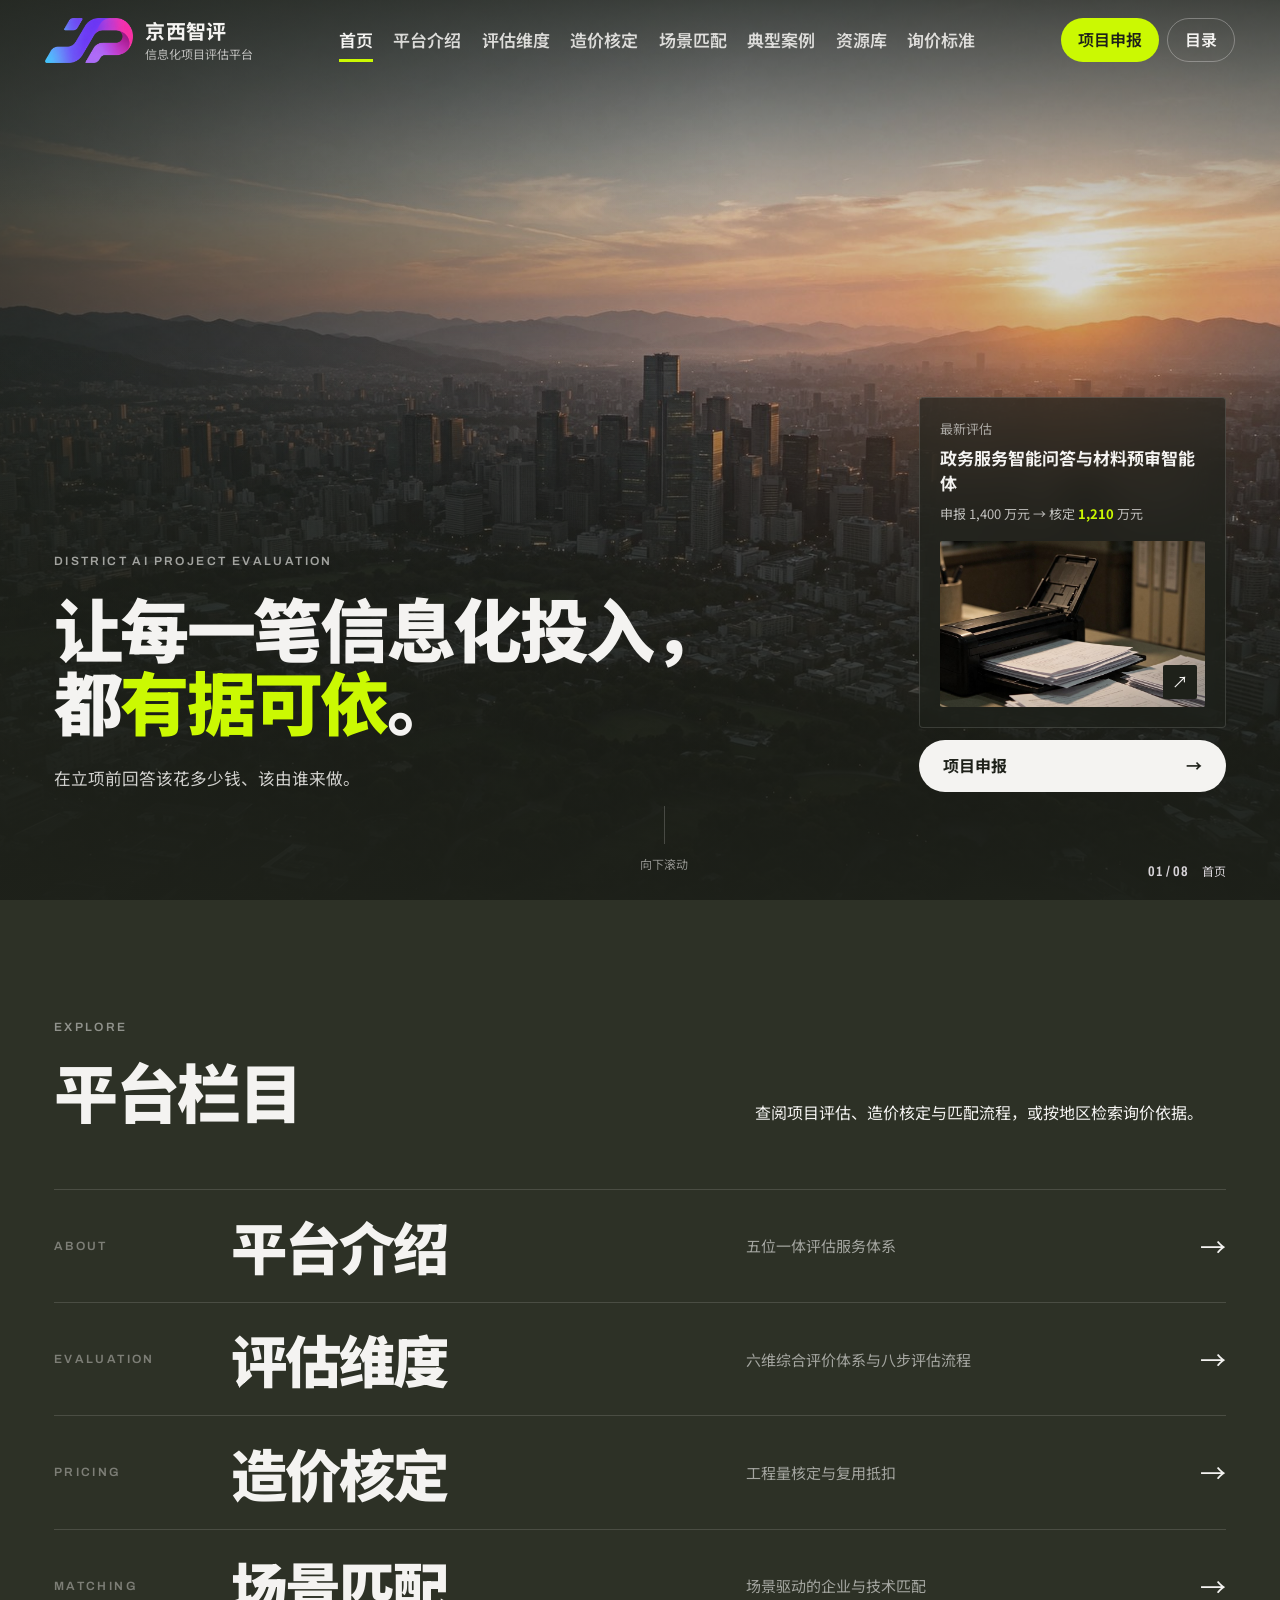
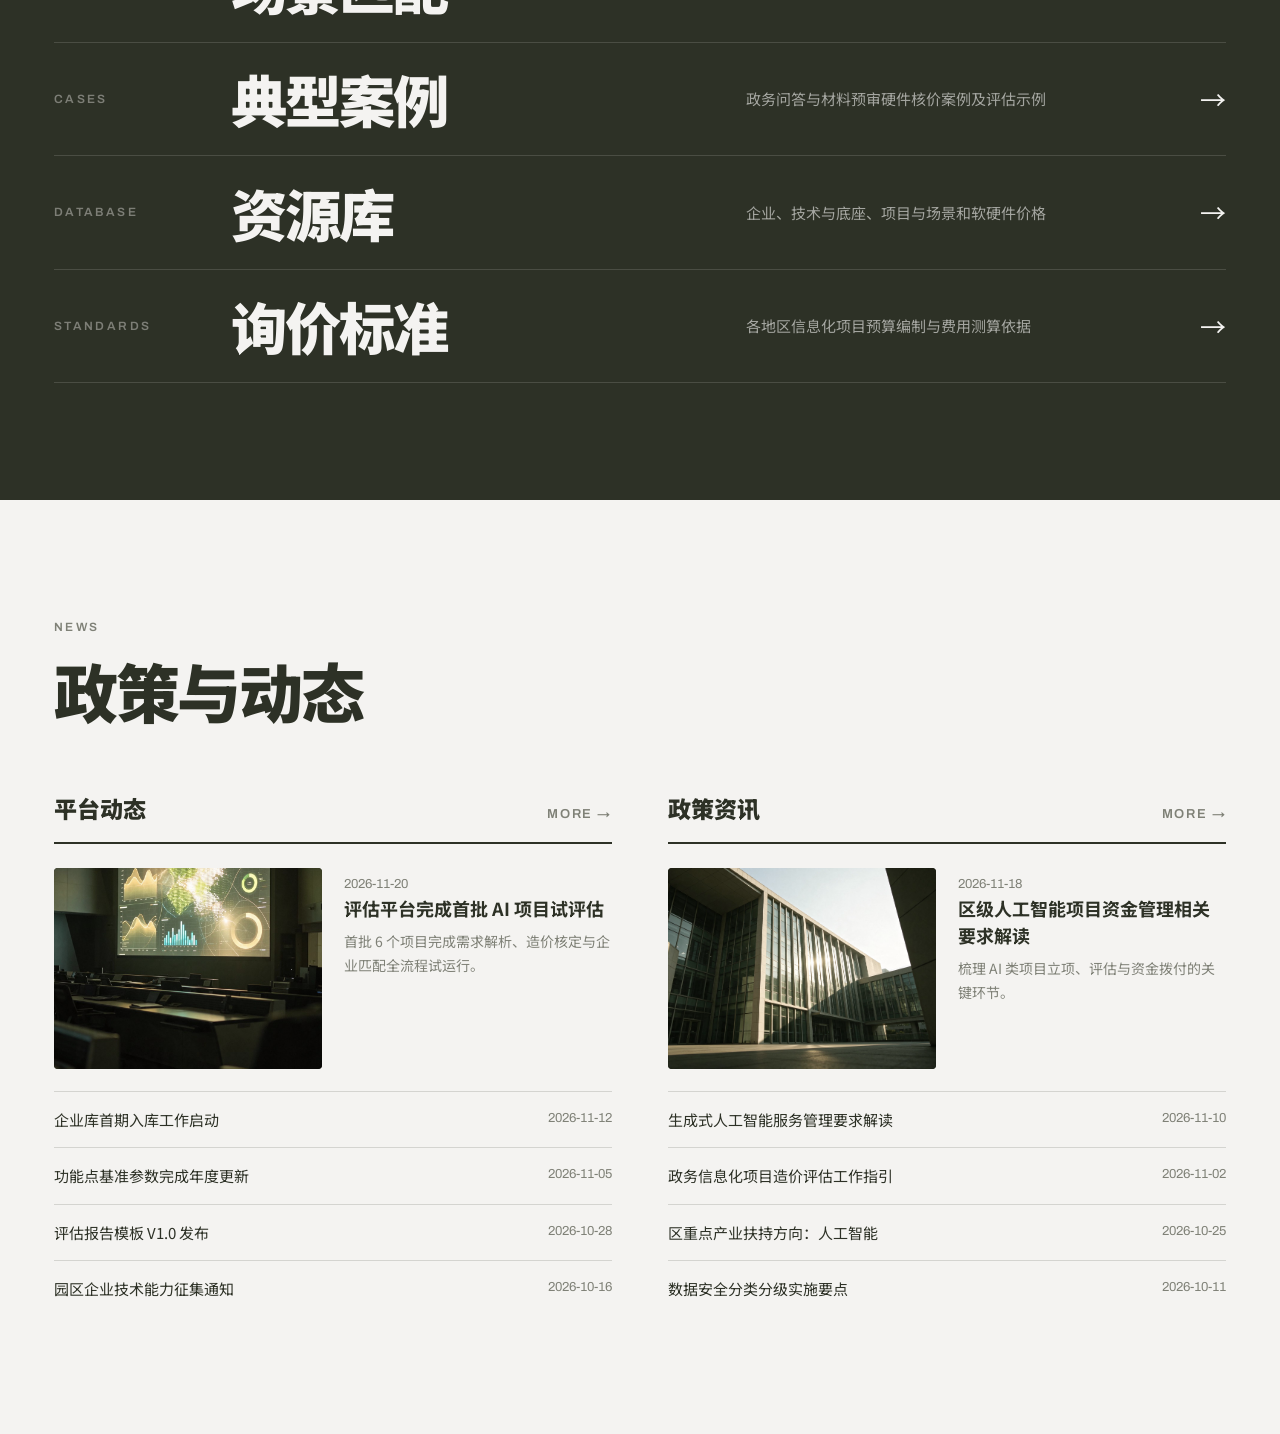
==== commit 7b65aac1: "更新京西智评的导航标识和浏览器标签页图标" ====
--- a/index.html
+++ b/index.html
@@ -4,7 +4,7 @@
 <meta charset="utf-8">
 <meta name="viewport" content="width=device-width, initial-scale=1, viewport-fit=cover">
 <title>首页 · 京西智评</title>
-<link rel="icon" type="image/svg+xml" href="assets/favicon.svg">
+<link rel="icon" type="image/png" sizes="64x64" href="assets/jingxi-icon.png">
 <meta name="description" content="信息化项目评估平台。">
 <!-- 网络字体异步加载：内网打不开时自动回退到系统字体，不会卡住页面 -->
 <link rel="stylesheet" media="print" onload="this.media='all'"
--- a/assets/portal.css
+++ b/assets/portal.css
@@ -71,10 +71,15 @@
   height:var(--hd);padding-inline:clamp(20px,3.5vw,72px);
   display:grid;grid-template-columns:auto 1fr auto;align-items:center;column-gap:clamp(18px,2vw,40px)
 }
-.brand{display:flex;align-items:center;gap:clamp(10px,.8vw,16px);white-space:nowrap}
-.brand-mark{width:clamp(38px,2.4vw,46px);height:auto;flex-shrink:0}
-.brand b{display:block;font-size:clamp(20px,1.32vw,25px);font-weight:700;letter-spacing:.015em;line-height:1.25}
-.brand small{display:block;margin-top:3px;font-size:clamp(12px,.72vw,14px);color:rgba(244,243,241,.72);line-height:1.4}
+.brand{
+  display:grid;grid-template-columns:auto auto;grid-template-rows:auto auto;
+  align-items:center;column-gap:clamp(12px,1vw,18px);
+  white-space:nowrap;font-size:clamp(20px,1.32vw,25px)
+}
+.brand>span{display:contents}
+.brand-mark{grid-column:1;grid-row:1/span 2;align-self:center;height:2.25em;width:auto;display:block}
+.brand b{grid-column:2;grid-row:1;display:block;font-size:clamp(20px,1.32vw,25px);font-weight:700;letter-spacing:.015em;line-height:1.25}
+.brand small{grid-column:2;grid-row:2;display:block;margin-top:3px;font-size:clamp(12px,.72vw,14px);color:rgba(244,243,241,.72);line-height:1.4}
 .nav{
   justify-self:center;display:flex;align-items:center;gap:clamp(16px,1.6vw,34px);
   font-size:clamp(17px,1.21vw,22px);font-weight:600;line-height:1.4;white-space:nowrap
@@ -92,8 +97,8 @@
 @media (max-width:720px){
   :root{--hd:66px}
   .hd{padding-inline:clamp(12px,4vw,24px);column-gap:8px}
-  .brand{gap:8px}
-  .brand-mark{width:32px}
+  .brand{column-gap:10px;font-size:clamp(15px,4vw,19px)}
+  .brand-mark{grid-row:1;height:1em;align-self:center}
   .brand b{font-size:clamp(15px,4vw,19px)}
   .brand small,.hd-act .btn-lime{display:none}
   .hd-act .btn{padding-inline:14px}
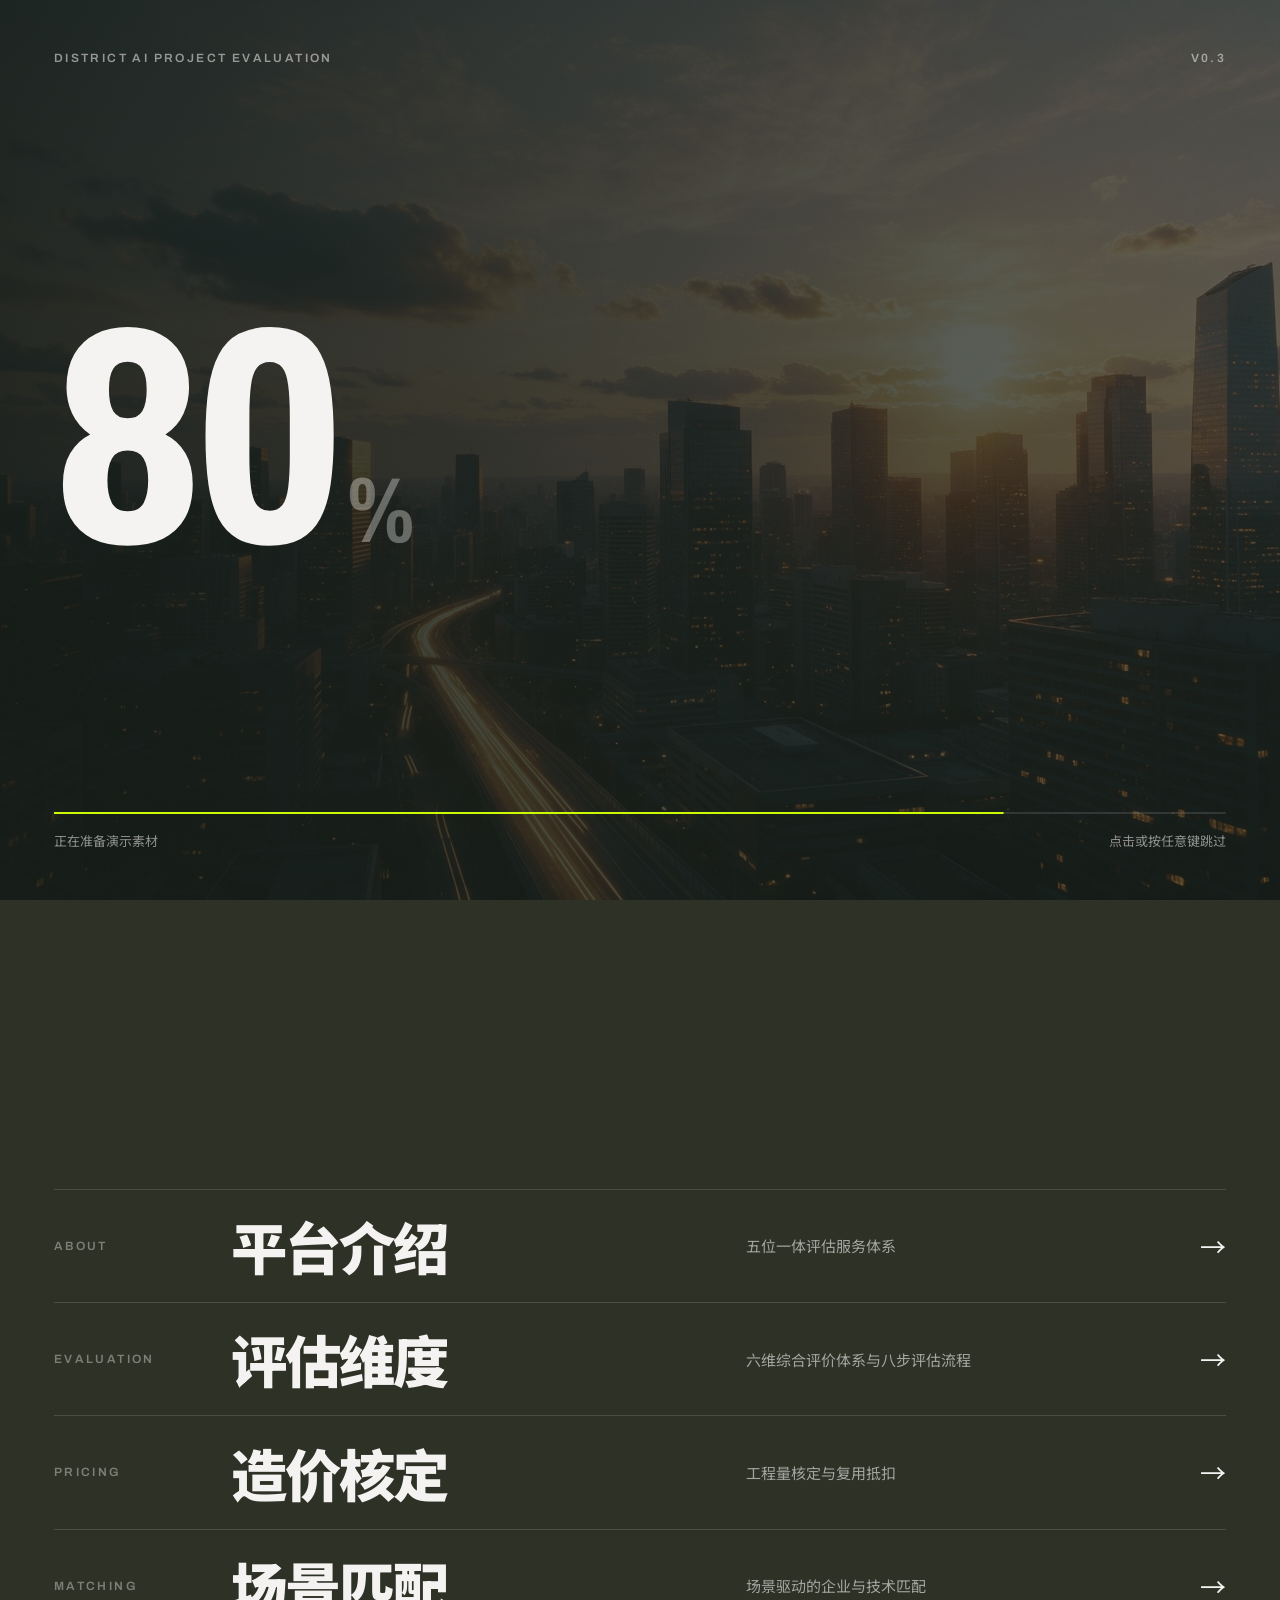
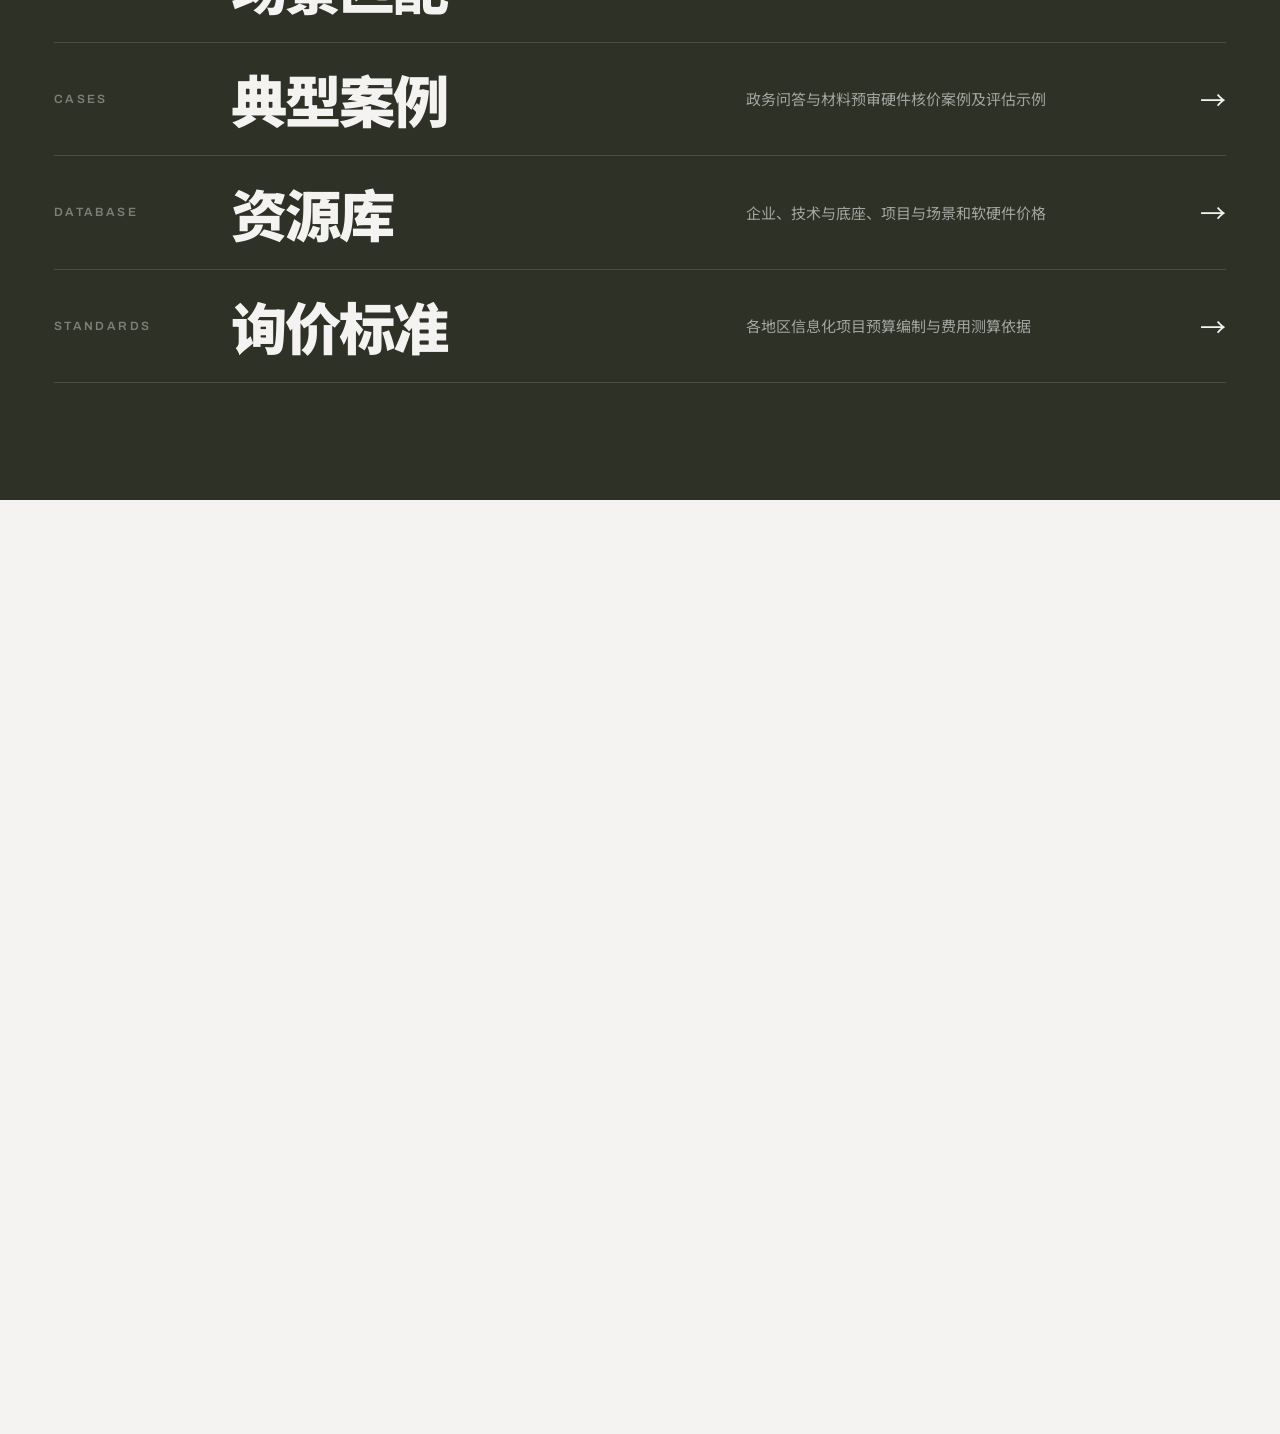
==== commit 3c0ba9b3: "静态资源加版本号，避免浏览器缓存导致样式与脚本更新不生效 Co-authored-by: Cursor <cursoragent@cursor.com>" ====
--- a/index.html
+++ b/index.html
@@ -11,7 +11,7 @@
       href="https://fonts.googleapis.com/css2?family=Archivo:wdth,wght@62..125,400..900&family=Noto+Sans+SC:wght@400;500;700;900&display=swap">
 <link rel="preload" as="image" href="assets/hero.jpg">
 <script>document.documentElement.classList.add('js');if(matchMedia('(prefers-reduced-motion: reduce)').matches)document.documentElement.classList.add('rm');</script>
-<link rel="stylesheet" href="assets/portal.css">
+<link rel="stylesheet" href="assets/portal.css?v=20261127">
 </head>
 <body>
 <main id="main" tabindex="-1" class="view on" data-page="home">
@@ -59,10 +59,10 @@
   </section>
 </main>
 
-<script src="assets/portal-data.js"></script>
-<script src="assets/portal-shell.js"></script>
-<script src="assets/pages/home.js"></script>
-<script src="assets/portal-media.js"></script>
-<script src="assets/portal.js"></script>
+<script src="assets/portal-data.js?v=20261127"></script>
+<script src="assets/portal-shell.js?v=20261127"></script>
+<script src="assets/pages/home.js?v=20261127"></script>
+<script src="assets/portal-media.js?v=20261127"></script>
+<script src="assets/portal.js?v=20261127"></script>
 </body>
 </html>
--- a/assets/portal.css
+++ b/assets/portal.css
@@ -73,11 +73,11 @@
 }
 .brand{
   display:grid;grid-template-columns:auto auto;grid-template-rows:auto auto;
-  align-items:center;column-gap:clamp(12px,1vw,18px);
+  justify-self:start;align-items:center;column-gap:clamp(10px,.7vw,12px);
   white-space:nowrap;font-size:clamp(20px,1.32vw,25px)
 }
 .brand>span{display:contents}
-.brand-mark{grid-column:1;grid-row:1/span 2;align-self:center;height:2.25em;width:auto;display:block}
+.brand-mark{grid-column:1;grid-row:1/span 2;align-self:center;height:1.6em;width:auto;display:block}
 .brand b{grid-column:2;grid-row:1;display:block;font-size:clamp(20px,1.32vw,25px);font-weight:700;letter-spacing:.015em;line-height:1.25}
 .brand small{grid-column:2;grid-row:2;display:block;margin-top:3px;font-size:clamp(12px,.72vw,14px);color:rgba(244,243,241,.72);line-height:1.4}
 .nav{
@@ -354,6 +354,14 @@
   border:1.5px solid var(--lime);opacity:.9;animation:edLive 1.5s var(--ease) infinite}
 .ed-phase.wait{opacity:.5}
 .ed-phase.wait .ed-phase-s{color:var(--mute)}
+/* 一票否决前置未过门槛：汇总总分划线并标注 */
+.ed-veto-strike{text-decoration:line-through;text-decoration-thickness:1.5px;opacity:.6}
+.ed-veto-flag{font-style:normal;font-size:11px;font-weight:700;color:#b4622a;
+  border:1px solid rgba(180,98,42,.45);padding:0 5px;border-radius:3px;margin-left:6px;
+  white-space:nowrap;display:inline-block;vertical-align:middle}
+.ed-phase.now .ed-veto-strike{opacity:.55}
+.ed-phase.now .ed-veto-flag{color:#e8a06a;border-color:rgba(232,160,106,.5)}
+.ed-pane-s.veto-fail .ed-veto-strike{opacity:.65}
 
 /* 分区切换：左导航固定满高 + 右明细独立滚动，不撑长页面 */
 .ed-desk{display:grid;grid-template-columns:minmax(200px,230px) minmax(0,1fr);gap:1px;
